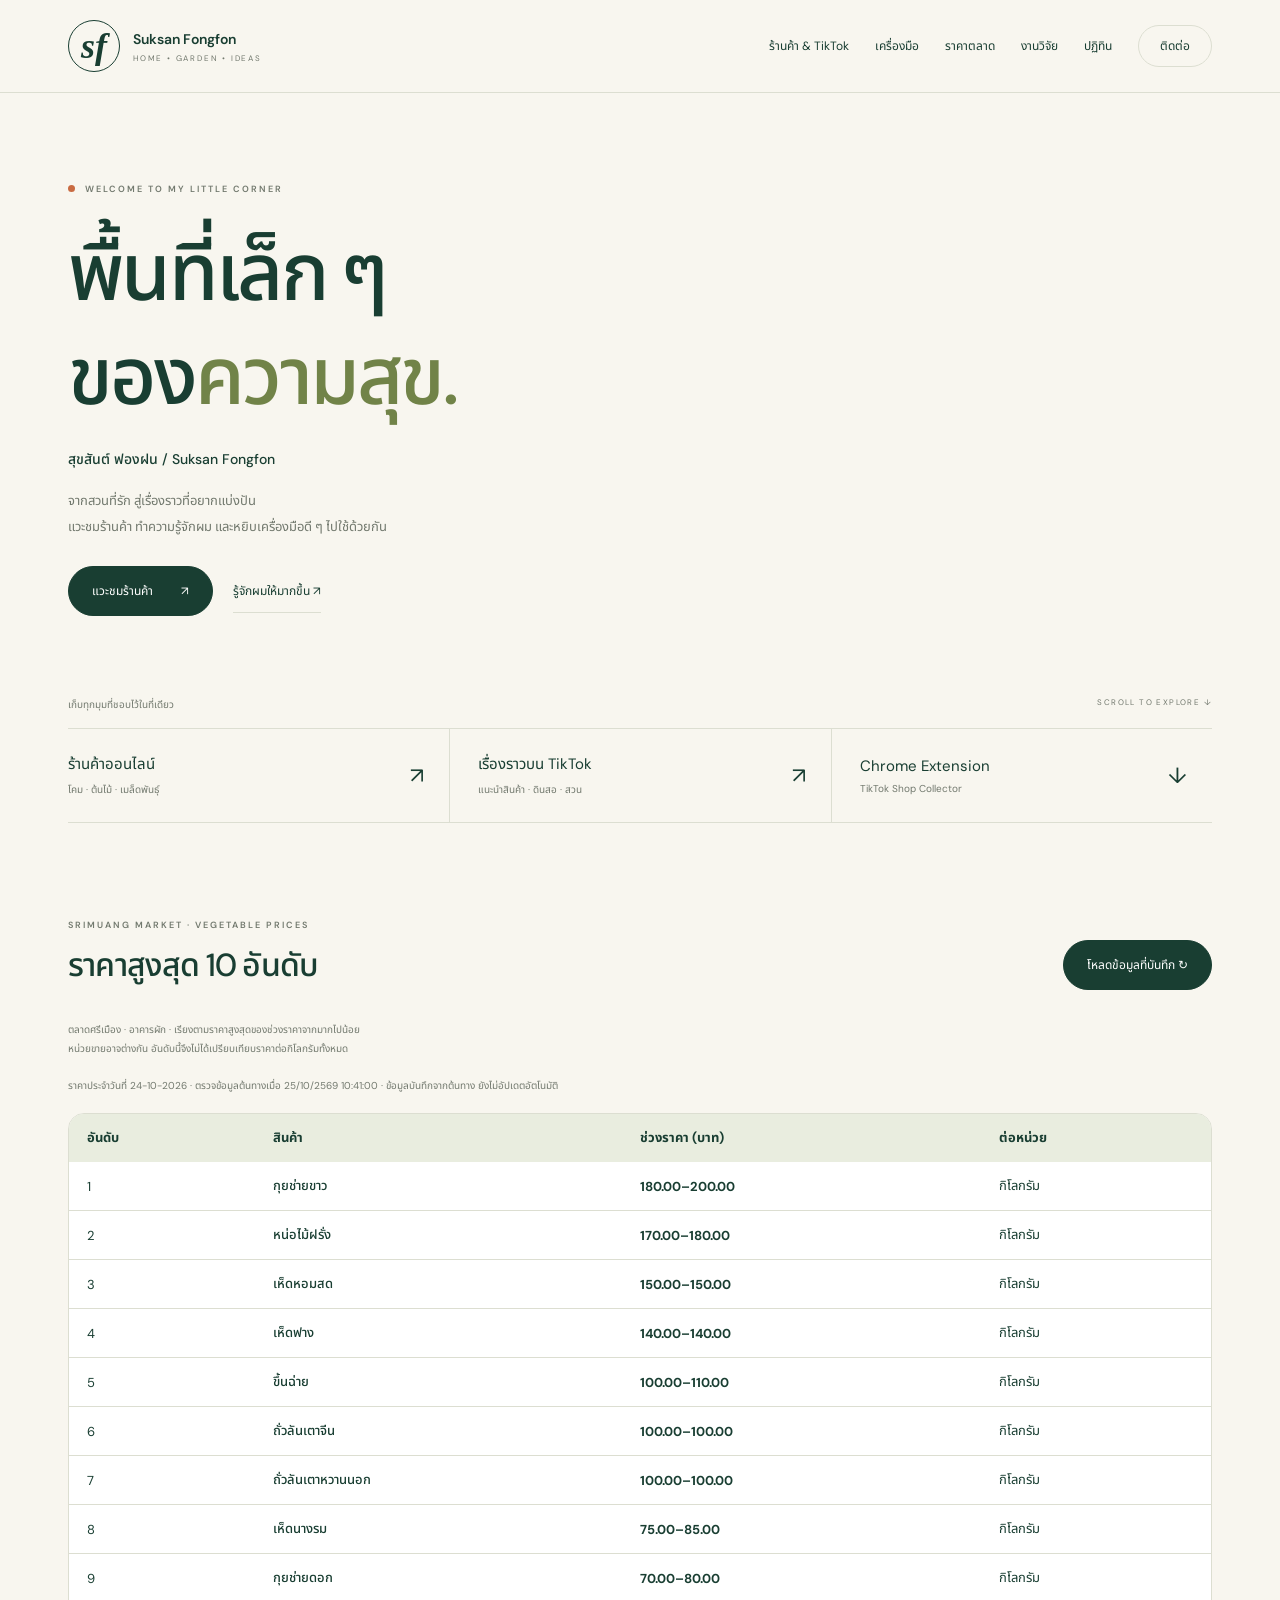
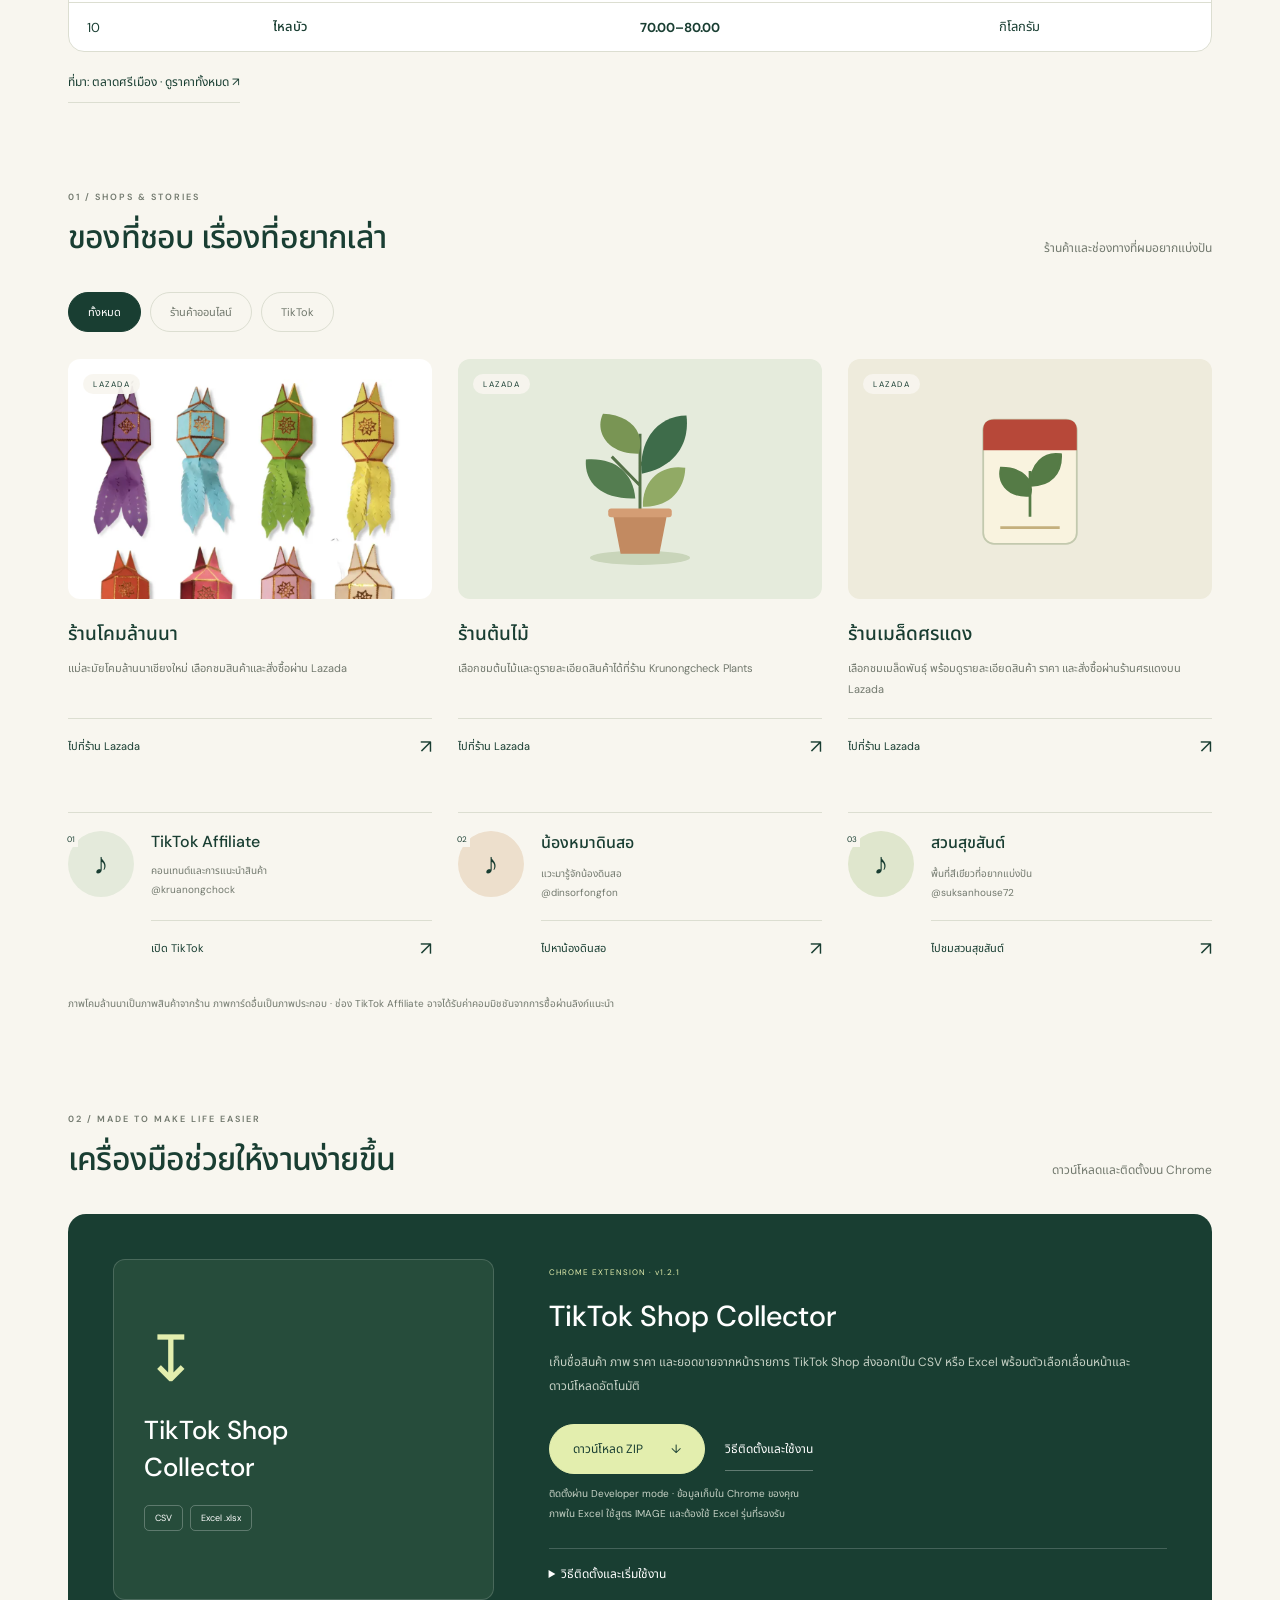
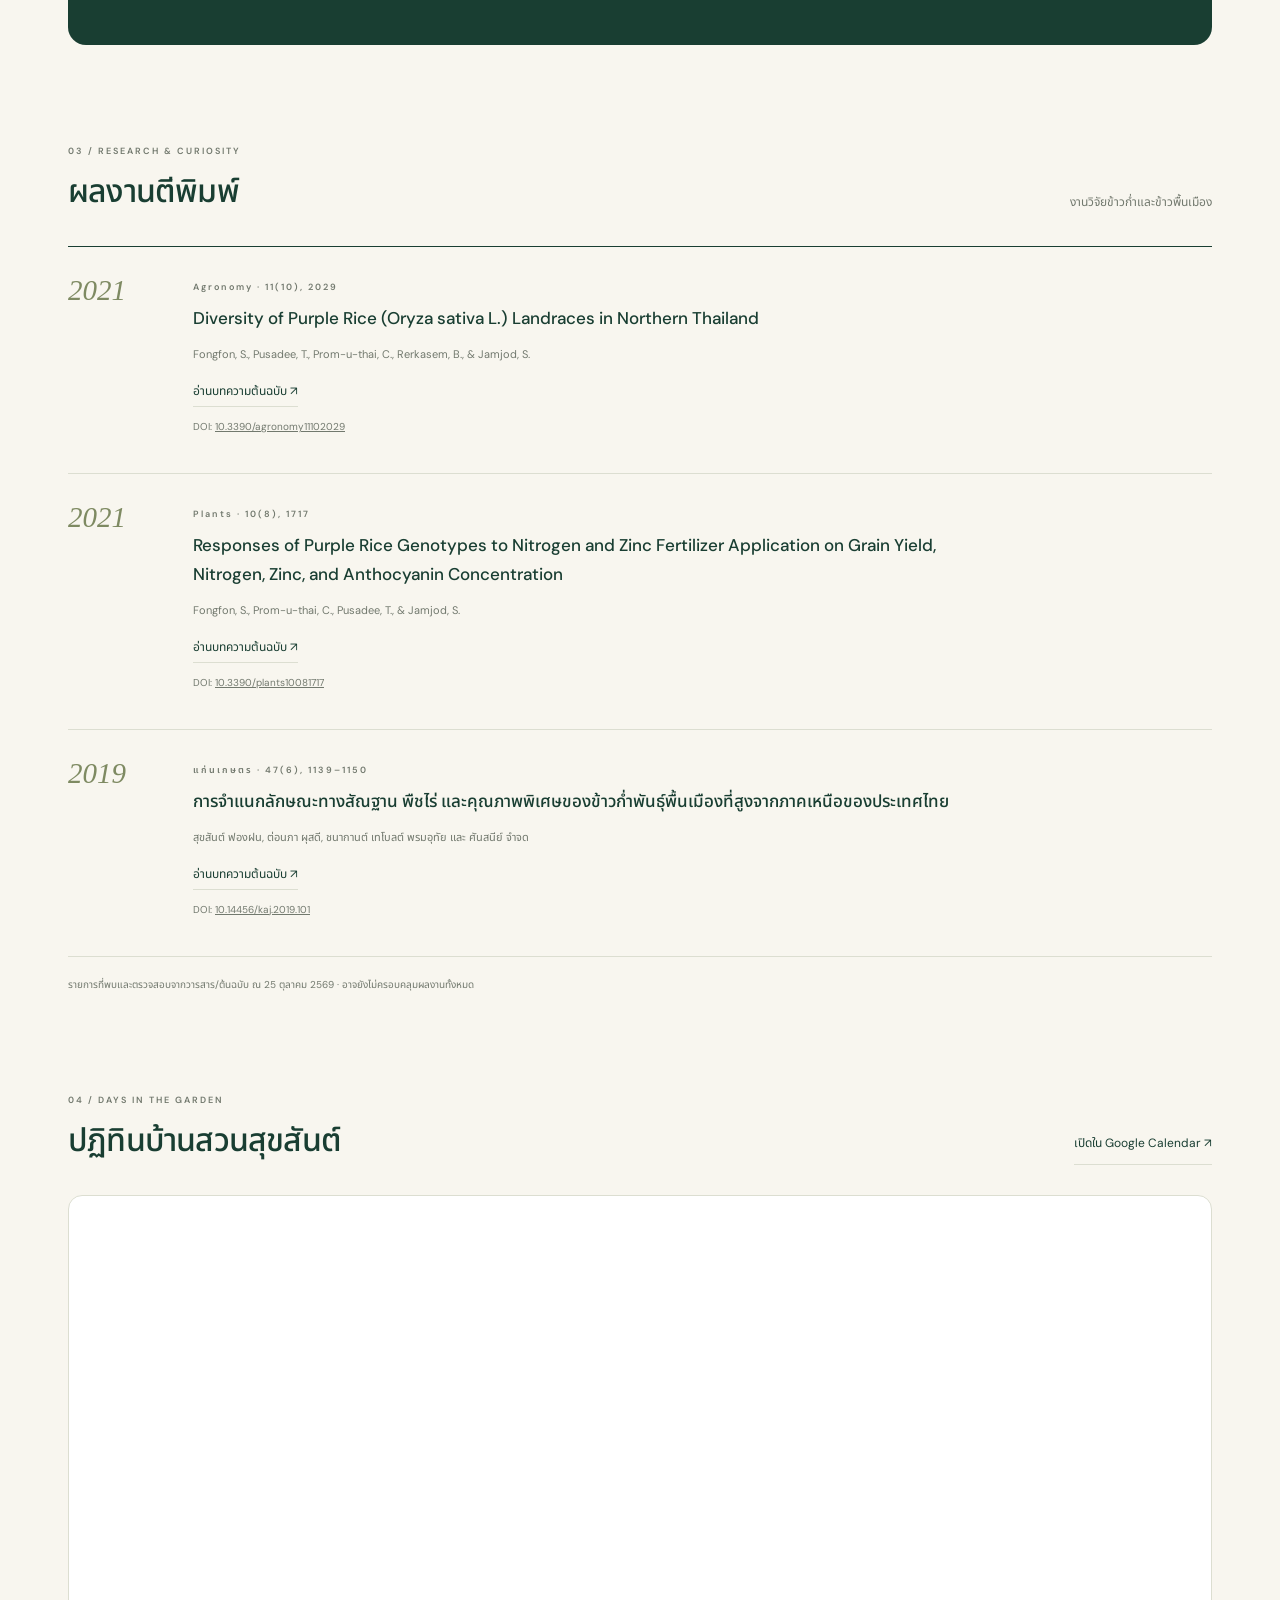
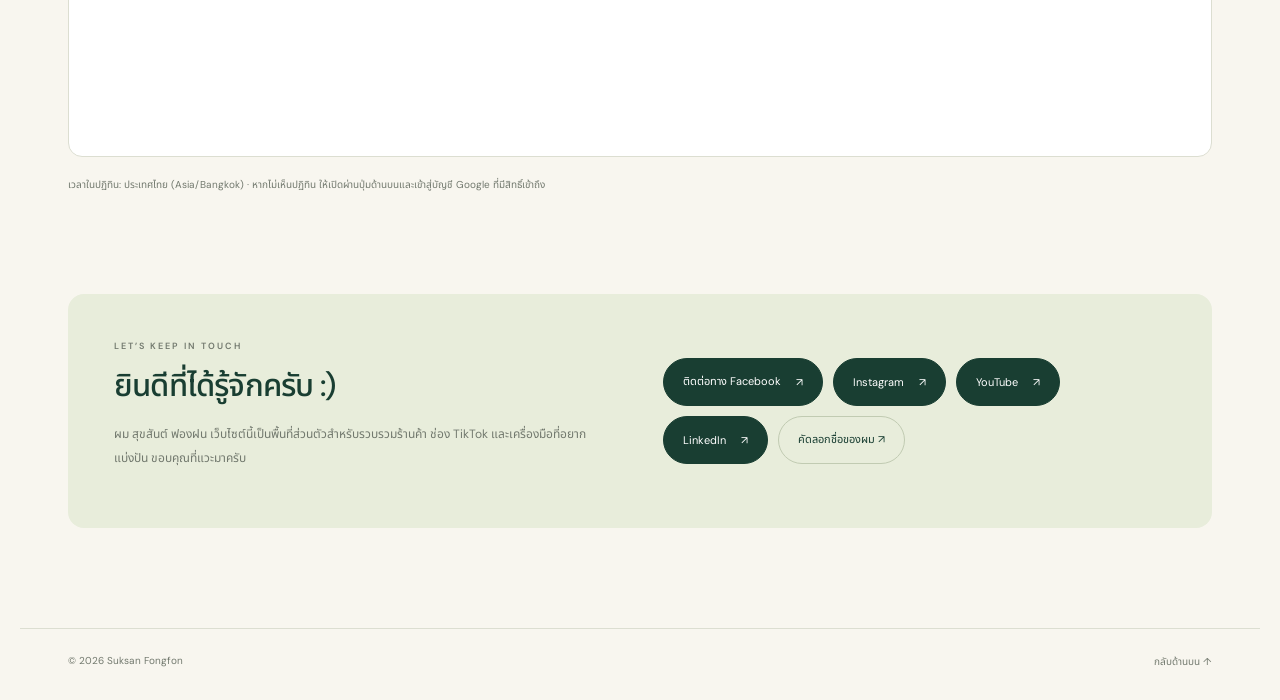
==== index.html @ 0ad971b7 "Clarify saved report freshness while source TLS prevents cloud updates" ====
<!DOCTYPE html>

<html lang="th"><head><meta charset="utf-8"/><meta content="width=device-width,initial-scale=1" name="viewport"/><meta content="พื้นที่เล็ก ๆ ของสุขสันต์ ฟองฝน — ร้านโคมล้านนา ต้นไม้ เมล็ดพันธุ์ เรื่องราวจากสวน งานวิจัย และเครื่องมือที่อยากแบ่งปัน" name="description"/><meta content="#193e32" name="theme-color"/><title>Suksan Fongfon — สุขสันต์ ฟองฝน</title><link href="style.css" rel="stylesheet"/><style>.price-wrap{overflow-x:auto;background:white;border:1px solid var(--line);border-radius:16px;margin:18px 0}.prices{border-collapse:collapse;width:100%;font-size:13px;text-align:left}.prices th,.prices td{padding:14px 18px;border-bottom:1px solid var(--line)}.prices thead{background:#e9eddf}.prices tbody th{font-weight:500}.prices td:nth-child(3){font-weight:700;color:var(--green);font-variant-numeric:tabular-nums}.prices tr:last-child td,.prices tr:last-child th{border-bottom:0}@media(max-width:540px){.prices th,.prices td{padding:12px 8px;font-size:12px}}
</style></head><body><a class="skip" href="#main">ข้ามไปเนื้อหา</a><header><div class="wrap bar"><a class="brand" href="#home"><span class="brand-mark">sf</span><span class="brand-name">Suksan Fongfon<small>HOME • GARDEN • IDEAS</small></span></a><nav aria-label="เมนูหลัก"><a href="#shop">ร้านค้า &amp; TikTok</a><a href="#extensions">เครื่องมือ</a><a href="#market-prices">ราคาตลาด</a><a href="#publications">งานวิจัย</a><a href="#calendar">ปฏิทิน</a><a href="#about">ติดต่อ</a></nav></div></header><main class="wrap" id="main"><div class="hero hero-text" id="home"><div><div class="eyebrow">WELCOME TO MY LITTLE CORNER</div><h1>พื้นที่เล็ก ๆ<br/>ของ<span>ความสุข.</span></h1><p class="thai">สุขสันต์ ฟองฝน / Suksan Fongfon</p><p class="intro">จากสวนที่รัก สู่เรื่องราวที่อยากแบ่งปัน<br/>แวะชมร้านค้า ทำความรู้จักผม และหยิบเครื่องมือดี ๆ ไปใช้ด้วยกัน</p><div class="actions"><a class="btn" href="#shop">แวะชมร้านค้า <span>↗</span></a><a class="text-link" href="#about">รู้จักผมให้มากขึ้น ↗</a></div></div></div><div class="chapter-label"><span>เก็บทุกมุมที่ชอบไว้ในที่เดียว</span><span>SCROLL TO EXPLORE ↓</span></div><div class="quick"><a data-shortcut="shop" href="#shop"><span>ร้านค้าออนไลน์<small>โคม · ต้นไม้ · เมล็ดพันธุ์</small></span><span class="arrow">↗</span></a><a data-shortcut="tiktok" href="#shop"><span>เรื่องราวบน TikTok<small>แนะนำสินค้า · ดินสอ · สวน</small></span><span class="arrow">↗</span></a><a href="#extensions"><span>Chrome Extension<small>TikTok Shop Collector</small></span><span class="arrow">↓</span></a></div><section id="market-prices"><div class="section-head"><div><div class="eyebrow">SRIMUANG MARKET · VEGETABLE PRICES</div><h2>ราคาสูงสุด 10 อันดับ</h2></div><button class="btn copy" id="refresh-prices">โหลดข้อมูลที่บันทึก ↻</button></div><p class="affiliate">ตลาดศรีเมือง · อาคารผัก · เรียงตามราคาสูงสุดของช่วงราคาจากมากไปน้อย<br>หน่วยขายอาจต่างกัน อันดับนี้จึงไม่ได้เปรียบเทียบราคาต่อกิโลกรัมทั้งหมด</p><p class="affiliate" id="price-status" role="status">ข้อมูลวันที่ 24-10-2026 · ข้อมูลจากหน้ารายงาน · กำลังตรวจข้อมูลที่บันทึกล่าสุด…</p><div class="price-wrap"><table class="prices"><caption class="sr-only">10 อันดับราคาผักสูงสุด ตลาดศรีเมือง</caption><thead><tr><th scope="col">อันดับ</th><th scope="col">สินค้า</th><th scope="col">ช่วงราคา (บาท)</th><th scope="col">ต่อหน่วย</th></tr></thead><tbody id="price-rows"><tr><td>1</td><th scope="row">กุยช่ายขาว</th><td>180.00–200.00</td><td>กิโลกรัม</td></tr><tr><td>2</td><th scope="row">หน่อไม้ฝรั่ง</th><td>170.00–180.00</td><td>กิโลกรัม</td></tr><tr><td>3</td><th scope="row">เห็ดหอมสด</th><td>150.00–150.00</td><td>กิโลกรัม</td></tr><tr><td>4</td><th scope="row">เห็ดฟาง</th><td>140.00–140.00</td><td>กิโลกรัม</td></tr><tr><td>5</td><th scope="row">ขึ้นฉ่าย</th><td>100.00–110.00</td><td>กิโลกรัม</td></tr><tr><td>6</td><th scope="row">ถั่วลันเตาจีน</th><td>100.00–100.00</td><td>กิโลกรัม</td></tr><tr><td>7</td><th scope="row">ถั่วลันเตาหวานนอก</th><td>100.00–100.00</td><td>กิโลกรัม</td></tr><tr><td>8</td><th scope="row">เห็ดนางรม</th><td>75.00–85.00</td><td>กิโลกรัม</td></tr><tr><td>9</td><th scope="row">กุยช่ายดอก</th><td>70.00–80.00</td><td>กิโลกรัม</td></tr><tr><td>10</td><th scope="row">ไหลบัว</th><td>70.00–80.00</td><td>กิโลกรัม</td></tr></tbody></table></div><a class="text-link" href="https://www.taladsrimuang.com/site/product/report_all.php?id=1" target="_blank" rel="noopener noreferrer">ที่มา: ตลาดศรีเมือง · ดูราคาทั้งหมด ↗</a><noscript><p>เปิด JavaScript เพื่ออัปเดตราคา ขณะนี้แสดงข้อมูลบันทึกวันที่ 24 ตุลาคม 2569</p></noscript></section><section id="shop"><div class="section-head"><div><div class="eyebrow">01 / SHOPS &amp; STORIES</div><h2>ของที่ชอบ เรื่องที่อยากเล่า</h2></div><p>ร้านค้าและช่องทางที่ผมอยากแบ่งปัน</p></div><div aria-label="กรองช่องทาง" class="filters" role="group"><button aria-pressed="true" class="filter" data-filter="all">ทั้งหมด</button><button aria-pressed="false" class="filter" data-filter="shop">ร้านค้าออนไลน์</button><button aria-pressed="false" class="filter" data-filter="tiktok">TikTok</button></div><div class="grid"><article class="card shop-card" data-category="shop"><div class="visual lantern-products"><span class="pill">LAZADA</span><img alt="โคมล้านนา 8 สี จากร้านแม่ละมัยโคมล้านนาเชียงใหม่" height="460" loading="lazy" src="images/lanna-lanterns.png" width="462"/></div><div class="body"><h3>ร้านโคมล้านนา</h3><p>แม่ละมัยโคมล้านนาเชียงใหม่ เลือกชมสินค้าและสั่งซื้อผ่าน Lazada</p><a class="card-link" href="https://www.lazada.co.th/shop/mae-lamai-chiang-mai" rel="noopener noreferrer" target="_blank">ไปที่ร้าน Lazada<span aria-hidden="true">↗</span><span class="sr-only"> — ร้านโคมล้านนา (เปิดในแท็บใหม่)</span></a></div></article><article class="card shop-card" data-category="shop"><div aria-hidden="true" class="visual"><span class="pill">LAZADA</span><svg aria-hidden="true" height="300" viewbox="0 0 300 340" width="260"><ellipse cx="150" cy="304" fill="#c9d5ba" rx="85" ry="12"></ellipse><path d="M150 234V93m0 88-48-49m48 15 47-48" fill="none" stroke="#547147" stroke-width="5"></path><path d="M148 127C92 128 73 87 87 59c46 2 72 30 61 68" fill="#799554"></path><path d="M153 161c-6-61 31-99 76-99 6 47-19 88-76 99" fill="#3e6c4a"></path><path d="M142 203c-55 2-87-24-84-66 48-4 80 21 84 66" fill="#547d50"></path><path d="M155 217c-2-44 31-73 72-66-1 37-27 68-72 66" fill="#91aa65"></path><path d="M103 225h94l-14 72h-66z" fill="#c28a61"></path><rect fill="#d49d74" height="15" rx="5" width="108" x="96" y="220"></rect></svg></div><div class="body"><h3>ร้านต้นไม้</h3><p>เลือกชมต้นไม้และดูรายละเอียดสินค้าได้ที่ร้าน Krunongcheck Plants</p><a class="card-link" href="https://www.lazada.co.th/shop/krunongcheck-plants" rel="noopener noreferrer" target="_blank">ไปที่ร้าน Lazada<span aria-hidden="true">↗</span><span class="sr-only"> — ร้านต้นไม้ (เปิดในแท็บใหม่)</span></a></div></article><article class="card shop-card" data-category="shop"><div aria-hidden="true" class="visual seeds"><span class="pill">LAZADA</span><svg height="165" viewbox="0 0 200 180" width="165"><rect fill="#f9f3df" height="138" rx="12" stroke="#c3c9ae" stroke-width="2" width="104" x="48" y="24"></rect><path d="M48 36q0-12 12-12h80q12 0 12 12v22H48z" fill="#b74839"></path><path d="M100 132V81m0 27C72 110 65 91 68 78c22 0 36 12 32 30m1-11c0-24 15-37 33-34 1 21-12 34-33 34" fill="#557b46" stroke="#557b46" stroke-width="3"></path><path d="M67 144h66" stroke="#c4af7d" stroke-width="3"></path></svg></div><div class="body"><h3>ร้านเมล็ดศรแดง</h3><p>เลือกชมเมล็ดพันธุ์ พร้อมดูรายละเอียดสินค้า ราคา และสั่งซื้อผ่านร้านศรแดงบน Lazada</p><a class="card-link" href="https://www.lazada.co.th/shop/sorndaengseed" rel="noopener noreferrer" target="_blank">ไปที่ร้าน Lazada<span aria-hidden="true">↗</span><span class="sr-only"> — ร้านเมล็ดศรแดง (เปิดในแท็บใหม่)</span></a></div></article><article class="card story-card" data-category="tiktok"><div aria-hidden="true" class="visual tiktok"><span class="story-number">01</span><span class="story-symbol">♪</span></div><div class="body"><h3>TikTok Affiliate</h3><p>คอนเทนต์และการแนะนำสินค้า<br/>@kruanongchock</p><a class="card-link" href="https://www.tiktok.com/@kruanongchock" rel="noopener noreferrer" target="_blank">เปิด TikTok<span aria-hidden="true">↗</span><span class="sr-only"> — TikTok Affiliate (เปิดในแท็บใหม่)</span></a></div></article><article class="card story-card" data-category="tiktok"><div aria-hidden="true" class="visual warm"><span class="story-number">02</span><span class="story-symbol">♪</span></div><div class="body"><h3>น้องหมาดินสอ</h3><p>แวะมารู้จักน้องดินสอ<br/>@dinsorfongfon</p><a class="card-link" href="https://www.tiktok.com/@dinsorfongfon" rel="noopener noreferrer" target="_blank">ไปหาน้องดินสอ<span aria-hidden="true">↗</span><span class="sr-only"> — น้องหมาดินสอ (เปิดในแท็บใหม่)</span></a></div></article><article class="card story-card" data-category="tiktok"><div aria-hidden="true" class="visual"><span class="story-number">03</span><span class="story-symbol">♪</span></div><div class="body"><h3>สวนสุขสันต์</h3><p>พื้นที่สีเขียวที่อยากแบ่งปัน<br/>@suksanhouse72</p><a class="card-link" href="https://www.tiktok.com/@suksanhouse72" rel="noopener noreferrer" target="_blank">ไปชมสวนสุขสันต์<span aria-hidden="true">↗</span><span class="sr-only"> — สวนสุขสันต์ (เปิดในแท็บใหม่)</span></a></div></article></div><p class="affiliate">ภาพโคมล้านนาเป็นภาพสินค้าจากร้าน ภาพการ์ดอื่นเป็นภาพประกอบ · ช่อง TikTok Affiliate อาจได้รับค่าคอมมิชชันจากการซื้อผ่านลิงก์แนะนำ</p><span class="sr-only" id="filter-status" role="status"></span></section><section id="extensions"><div class="section-head"><div><div class="eyebrow">02 / MADE TO MAKE LIFE EASIER</div><h2>เครื่องมือช่วยให้งานง่ายขึ้น</h2></div><p>ดาวน์โหลดและติดตั้งบน Chrome</p></div><div class="tool"><div aria-hidden="true" class="tool-visual"><div class="tool-icon">↧</div><strong>TikTok Shop<br/>Collector</strong><div class="file-badges"><span>CSV</span><span>Excel .xlsx</span></div></div><div><span class="badge">CHROME EXTENSION · v1.2.1</span><h3>TikTok Shop Collector</h3><p>เก็บชื่อสินค้า ภาพ ราคา และยอดขายจากหน้ารายการ TikTok Shop ส่งออกเป็น CSV หรือ Excel พร้อมตัวเลือกเลื่อนหน้าและดาวน์โหลดอัตโนมัติ</p><div class="actions"><a class="btn" download="" href="downloads/tiktok-shop-collector-v1.2.1.zip">ดาวน์โหลด ZIP <span>↓</span></a><button class="text-link" id="show-install" style="border:0;border-bottom:1px solid #bdc9ae;background:none;color:inherit">วิธีติดตั้งและใช้งาน</button></div><p class="tool-foot">ติดตั้งผ่าน Developer mode · ข้อมูลเก็บใน Chrome ของคุณ<br/>ภาพใน Excel ใช้สูตร IMAGE และต้องใช้ Excel รุ่นที่รองรับ</p><details id="extension-install" style="margin-top:24px"><summary style="cursor:pointer">วิธีติดตั้งและเริ่มใช้งาน</summary><ol style="font-size:14px;line-height:1.9;padding-left:22px"><li>ดาวน์โหลดและแตกไฟล์ ZIP</li><li>เปิด <code>chrome://extensions</code> ใน Chrome แล้วเปิด Developer mode</li><li>กด Load unpacked แล้วเลือกโฟลเดอร์ <code>tiktok-shop-collector</code> ที่มีไฟล์ <code>manifest.json</code></li><li>เปิดหน้ารายการสินค้าบน TikTok Shop แล้วเปิดส่วนขยาย</li><li>เลือกรูปแบบ CSV หรือ Excel แล้วกด “เก็บสินค้าจากแท็บนี้” โดยเปิดแท็บสินค้าไว้ระหว่างเก็บ</li></ol><p style="font-size:12px">การเก็บข้อมูลขึ้นอยู่กับโครงสร้างหน้า TikTok และสินค้าที่โหลดได้ จึงอาจเก็บได้ไม่ครบ ยังไม่ได้ยืนยันการทำงานบนหน้า TikTok Shop จริงตามเอกสารของรุ่นนี้</p></details></div></div></section><section id="publications"><div class="section-head"><div><div class="eyebrow">03 / RESEARCH &amp; CURIOSITY</div><h2>ผลงานตีพิมพ์</h2></div><p>งานวิจัยข้าวก่ำและข้าวพื้นเมือง</p></div><div class="publication-list"><article class="publication"><span class="pub-year">2021</span><div><span class="eyebrow">Agronomy · 11(10), 2029</span><h3>Diversity of Purple Rice (Oryza sativa L.) Landraces in Northern Thailand</h3><p>Fongfon, S., Pusadee, T., Prom-u-thai, C., Rerkasem, B., &amp; Jamjod, S.</p><a class="text-link" href="https://doi.org/10.3390/agronomy11102029" rel="noopener noreferrer" target="_blank">อ่านบทความต้นฉบับ ↗<span class="sr-only"> (เปิดในแท็บใหม่)</span></a><p class="pub-doi">DOI: <a href="https://doi.org/10.3390/agronomy11102029" rel="noopener noreferrer" target="_blank">10.3390/agronomy11102029</a></p></div></article><article class="publication"><span class="pub-year">2021</span><div><span class="eyebrow">Plants · 10(8), 1717</span><h3>Responses of Purple Rice Genotypes to Nitrogen and Zinc Fertilizer Application on Grain Yield, Nitrogen, Zinc, and Anthocyanin Concentration</h3><p>Fongfon, S., Prom-u-thai, C., Pusadee, T., &amp; Jamjod, S.</p><a class="text-link" href="https://pmc.ncbi.nlm.nih.gov/articles/PMC8400487/" rel="noopener noreferrer" target="_blank">อ่านบทความต้นฉบับ ↗<span class="sr-only"> (เปิดในแท็บใหม่)</span></a><p class="pub-doi">DOI: <a href="https://doi.org/10.3390/plants10081717" rel="noopener noreferrer" target="_blank">10.3390/plants10081717</a></p></div></article><article class="publication"><span class="pub-year">2019</span><div><span class="eyebrow">แก่นเกษตร · 47(6), 1139–1150</span><h3>การจำแนกลักษณะทางสัณฐาน พืชไร่ และคุณภาพพิเศษของข้าวก่ำพันธุ์พื้นเมืองที่สูงจากภาคเหนือของประเทศไทย</h3><p>สุขสันต์ ฟองฝน, ต่อนภา ผุสดี, ชนากานต์ เทโบลต์ พรมอุทัย และ ศันสนีย์ จำจด</p><a class="text-link" href="https://li01.tci-thaijo.org/index.php/agkasetkaj/article/download/250033/170915/876105" rel="noopener noreferrer" target="_blank">อ่านบทความต้นฉบับ ↗<span class="sr-only"> (เปิดในแท็บใหม่)</span></a><p class="pub-doi">DOI: <a href="https://doi.org/10.14456/kaj.2019.101" rel="noopener noreferrer" target="_blank">10.14456/kaj.2019.101</a></p></div></article></div><p class="affiliate">รายการที่พบและตรวจสอบจากวารสาร/ต้นฉบับ ณ 25 ตุลาคม 2569 · อาจยังไม่ครอบคลุมผลงานทั้งหมด</p></section><section id="calendar"><div class="section-head"><div><div class="eyebrow">04 / DAYS IN THE GARDEN</div><h2>ปฏิทินบ้านสวนสุขสันต์</h2></div><a class="text-link" href="https://calendar.google.com/calendar/embed?src=9a355e8a24f54a51d1759572230294ccf8d836bc2b99ca1b15ed2314119b9fc1%40group.calendar.google.com&amp;ctz=Asia%2FBangkok" rel="noopener noreferrer" target="_blank">เปิดใน Google Calendar ↗<span class="sr-only"> (เปิดในแท็บใหม่)</span></a></div><div class="calendar-frame"><iframe height="600" loading="lazy" referrerpolicy="strict-origin-when-cross-origin" src="https://calendar.google.com/calendar/embed?src=9a355e8a24f54a51d1759572230294ccf8d836bc2b99ca1b15ed2314119b9fc1%40group.calendar.google.com&amp;ctz=Asia%2FBangkok" style="border:0" title="ปฏิทินบ้านสวนสุขสันต์" width="800"></iframe></div><p class="affiliate">เวลาในปฏิทิน: ประเทศไทย (Asia/Bangkok) · หากไม่เห็นปฏิทิน ให้เปิดผ่านปุ่มด้านบนและเข้าสู่บัญชี Google ที่มีสิทธิ์เข้าถึง</p></section><section class="about" id="about"><div><div class="eyebrow">LET’S KEEP IN TOUCH</div><h2>ยินดีที่ได้รู้จักครับ :)</h2><p>ผม สุขสันต์ ฟองฝน เว็บไซต์นี้เป็นพื้นที่ส่วนตัวสำหรับรวบรวมร้านค้า ช่อง TikTok และเครื่องมือที่อยากแบ่งปัน ขอบคุณที่แวะมาครับ</p><div class="status" id="status" role="status"></div></div><div class="actions"><a class="btn" href="https://www.facebook.com/suksan.fongfon31" rel="noopener noreferrer" target="_blank">ติดต่อทาง Facebook <span aria-hidden="true">↗</span><span class="sr-only"> (เปิดในแท็บใหม่)</span></a><a class="btn" href="https://www.instagram.com/suksanfongfon.31/" rel="noopener noreferrer" target="_blank">Instagram <span aria-hidden="true">↗</span><span class="sr-only"> @suksanfongfon.31 (เปิดในแท็บใหม่)</span></a><a class="btn" href="https://www.youtube.com/@suksanfongfon.31/" rel="noopener noreferrer" target="_blank">YouTube <span aria-hidden="true">↗</span><span class="sr-only"> @suksanfongfon.31 (เปิดในแท็บใหม่)</span></a><a class="btn" href="https://www.linkedin.com/in/suksan-fongfon-03414829a/" rel="noopener noreferrer" target="_blank">LinkedIn <span aria-hidden="true">↗</span><span class="sr-only"> — Suksan Fongfon (เปิดในแท็บใหม่)</span></a><button class="btn copy" id="copy">คัดลอกชื่อของผม ↗</button></div></section></main><footer class="wrap"><span>© <span id="year">2026</span> Suksan Fongfon</span><a href="#home">กลับด้านบน ↑</a></footer><script>
function filterCards(value){document.querySelectorAll('[data-filter]').forEach(b=>b.setAttribute('aria-pressed',String(b.dataset.filter===value)));let n=0;document.querySelectorAll('[data-category]').forEach(c=>{c.hidden=value!=='all'&&c.dataset.category!==value;if(!c.hidden)n++});document.getElementById('filter-status').textContent='แสดง '+n+' ช่องทาง'}
document.querySelectorAll('[data-filter]').forEach(b=>b.addEventListener('click',()=>filterCards(b.dataset.filter)));document.querySelectorAll('[data-shortcut]').forEach(a=>a.addEventListener('click',()=>filterCards(a.dataset.shortcut)));document.getElementById('show-install').addEventListener('click',()=>{const d=document.getElementById('extension-install');d.open=true;d.scrollIntoView({block:'center'});d.querySelector('summary').focus({preventScroll:true})});document.getElementById('year').textContent=new Date().getFullYear();document.getElementById('copy').addEventListener('click',async()=>{const s=document.getElementById('status');try{await navigator.clipboard.writeText('Suksan Fongfon — สุขสันต์ ฟองฝน');s.textContent='คัดลอกชื่อแล้วครับ'}catch{s.textContent='Suksan Fongfon — สุขสันต์ ฟองฝน'}});
</script><script>let priceBusy=false;
async function loadMarketPrices(){if(priceBusy)return;priceBusy=true;const btn=document.getElementById('refresh-prices'),status=document.getElementById('price-status');btn.disabled=true;try{const r=await fetch('data/market-prices.json?v='+Date.now(),{cache:'no-store',signal:AbortSignal.timeout(15000)});if(!r.ok)throw Error('HTTP '+r.status);const data=await r.json();if(data.source!=='https://www.taladsrimuang.com/site/product/report_all.php?id=1'||!Array.isArray(data.items)||!data.items.length)throw Error('Invalid data');const fragment=document.createDocumentFragment();data.items.slice(0,10).forEach((d,i)=>{const tr=document.createElement('tr');const fmt=n=>Number(n).toLocaleString('th-TH',{minimumFractionDigits:2,maximumFractionDigits:2});[i+1,d.name,fmt(d.low)+'–'+fmt(d.high),d.unit].forEach((value,j)=>{const cell=document.createElement(j===1?'th':'td');if(j===1)cell.scope='row';cell.textContent=value;tr.append(cell)});fragment.append(tr)});document.getElementById('price-rows').replaceChildren(fragment);status.dataset.date=data.date;status.textContent='ราคาประจำวันที่ '+data.date.split('-').reverse().join('-')+' · ตรวจข้อมูลต้นทางเมื่อ '+new Date(data.checked_at).toLocaleString('th-TH',{timeZone:'Asia/Bangkok'})+' · ข้อมูลบันทึกจากต้นทาง ยังไม่อัปเดตอัตโนมัติ';}catch(e){status.textContent='โหลดข้อมูลไม่สำเร็จ · แสดงข้อมูลเดิมวันที่ '+(status.dataset.date?status.dataset.date.split('-').reverse().join('-'):'24-10-2026')+' · ตรวจสอบล่าสุดได้จากลิงก์ตลาดศรีเมือง';}finally{priceBusy=false;btn.disabled=false}}
document.getElementById('refresh-prices').addEventListener('click',loadMarketPrices);loadMarketPrices();
</script></body></html>
---- style.css ----
@import url('https://fonts.googleapis.com/css2?family=DM+Sans:wght@400;500;600;700&family=Noto+Sans+Thai:wght@400;500;600;700&display=swap');
:root{--bg:#f8f6ef;--ink:#193e32;--muted:#72796e;--line:#dcded1;--green:#193e32;--lime:#e3eeae;--orange:#c96b42}*{box-sizing:border-box}html{scroll-behavior:smooth;scroll-padding-top:100px}body{margin:0;background:var(--bg);color:var(--ink);font-family:'DM Sans','Noto Sans Thai',sans-serif}a{color:inherit;text-decoration:none}button{font:inherit;cursor:pointer}a:focus-visible,button:focus-visible,summary:focus-visible{outline:3px solid var(--orange);outline-offset:5px}.wrap{max-width:1240px;margin:auto;padding:0 48px}.skip{position:fixed;top:-100px;left:20px;background:white;padding:12px;z-index:20}.skip:focus{top:10px}header{position:sticky;top:0;background:#f8f6eff5;backdrop-filter:blur(14px);z-index:10;border-bottom:1px solid var(--line)}.bar{height:92px;display:flex;justify-content:space-between;align-items:center;gap:24px}.brand{display:flex;gap:13px;align-items:center;font-weight:600;font-size:14px}.brand-mark{font-family:Georgia,serif;font-style:italic;font-size:36px;display:grid;place-items:center;width:52px;height:52px;border:1px solid var(--ink);border-radius:50%}.brand small{display:block;color:var(--muted);font-size:8px;letter-spacing:1.8px;margin-top:5px;font-weight:400}nav{display:flex;gap:26px;font-size:12px;align-items:center}nav a{padding:12px 0}nav a:last-child{border:1px solid var(--line);border-radius:30px;padding:11px 21px}nav a:hover,.text-link:hover{color:var(--orange)}.hero{display:grid;grid-template-columns:1.15fr 1fr;gap:52px;align-items:center;padding:64px 0 48px}.eyebrow{font-size:9px;letter-spacing:2px;font-weight:600;color:var(--muted)}.hero .eyebrow:before{content:'';display:inline-block;width:7px;height:7px;background:var(--orange);border-radius:50%;margin-right:10px}h1{font-size:clamp(44px,5vw,66px);line-height:1.3;letter-spacing:-2.7px;font-weight:500;margin:26px 0 20px}h1 span{color:#718348}.thai{font-size:14px;font-weight:500;margin:0 0 18px}.intro{font-size:13px;line-height:2;color:var(--muted);max-width:460px}.actions{display:flex;gap:20px;align-items:center;flex-wrap:wrap;margin-top:26px}.btn{display:inline-flex;align-items:center;justify-content:space-between;gap:28px;background:var(--green);color:white;border:1px solid var(--green);padding:15px 23px;border-radius:40px;font-size:12px;min-height:48px}.btn:hover{background:#315845}.text-link{font-size:12px;border-bottom:1px solid var(--line);padding:12px 0;background:none;color:var(--ink)}.profile-art{position:relative;isolation:isolate;aspect-ratio:1/1.05;display:flex;align-items:end;justify-content:center;background:#e8eddb;border-radius:48% 48% 8px 8px;overflow:hidden}.profile-art:before{content:'';position:absolute;z-index:-1;width:75%;aspect-ratio:1;border:1px solid #c5ceaf;border-radius:50%;top:14%;left:13%}.profile-art img{display:block;width:100%;height:94%;object-fit:contain;object-position:bottom}.portrait-note{position:absolute;left:23px;top:31px;font-size:8px;letter-spacing:1.5px;line-height:1.8;transform:rotate(-8deg)}.portrait-note b{font-family:Georgia,serif;font-size:14px;font-style:italic;font-weight:400;letter-spacing:0}.portrait-tag{position:absolute;bottom:21px;right:18px;background:var(--lime);border:1px solid #b5c78b;border-radius:30px;padding:10px 15px;font-size:10px;transform:rotate(-6deg)}.chapter-label{display:flex;justify-content:space-between;border-bottom:1px solid var(--line);padding:9px 0 15px;font-size:10px;color:var(--muted)}.chapter-label span:last-child{font-size:8px;letter-spacing:1.4px}.quick{display:grid;grid-template-columns:repeat(3,1fr);margin:0 0 96px}.quick a{display:flex;justify-content:space-between;align-items:center;padding:24px 25px 24px 0;font-size:15px;border-bottom:1px solid var(--line)}.quick a+a{padding-left:28px;border-left:1px solid var(--line)}.quick small{display:block;font-size:10px;color:var(--muted);margin-top:6px}.quick .arrow{font-size:22px}.quick a:hover{background:#eef0e3}section{margin-bottom:100px}.section-head{display:flex;align-items:end;justify-content:space-between;gap:24px;margin-bottom:30px}h2{font-size:32px;font-weight:500;letter-spacing:-.8px;margin:11px 0 0}.section-head p{font-size:12px;color:var(--muted);margin:0 0 5px}.filters{display:flex;gap:9px;margin-bottom:27px}.filter{font-size:11px;padding:10px 19px;min-height:40px;border:1px solid var(--line);border-radius:30px;background:transparent;color:var(--muted)}.filter[aria-pressed=true]{background:var(--ink);color:white;border-color:var(--ink)}.grid{display:grid;grid-template-columns:repeat(3,minmax(0,1fr));gap:26px}.card{display:flex;flex-direction:column;min-width:0}.card[hidden]{display:none}.visual{height:240px;border-radius:12px;overflow:hidden;position:relative;background:#e5ebdc;display:grid;place-items:center;transition:transform .25s}.card:hover .visual{transform:translateY(-4px)}.visual svg{width:180px;height:200px}.visual.lantern-products{background:#fff}.lantern-products img{width:100%;height:100%;object-fit:contain;padding:16px}.visual.seeds{background:#eeebdc}.pill{position:absolute;top:15px;left:15px;z-index:1;background:#f8f6efeb;padding:5px 10px;border-radius:20px;font-size:8px;letter-spacing:1.5px}.body{padding:21px 0 0;display:flex;flex-direction:column;flex:1}.body h3{font-size:19px;font-weight:500;margin:0 0 9px}.body p{font-size:11px;line-height:1.9;color:var(--muted);margin:0 0 18px}.card-link{font-size:11px;display:flex;align-items:center;justify-content:space-between;border-top:1px solid var(--line);padding:15px 0;min-height:44px;margin-top:auto}.card-link span[aria-hidden]{font-size:19px}.story-card{border-top:1px solid var(--line);padding-top:18px;display:grid;grid-template-columns:66px 1fr;gap:17px;margin-top:12px}.story-card .visual{height:66px;border-radius:50%;background:#e4eadb;overflow:visible}.story-card:nth-last-child(2) .visual{background:#eddfcc}.story-card:last-child .visual{background:#dfe6cd}.story-card .body{padding:0}.story-card .body h3{font-size:16px}.story-card .body p{font-size:10px}.story-number{position:absolute;left:-4px;top:0;font-size:8px;background:var(--bg);padding:3px}.story-symbol{font-size:30px}.affiliate{font-size:10px;color:var(--muted);line-height:1.9;margin-top:18px}.tool{display:grid;grid-template-columns:.8fr 1.3fr;gap:55px;padding:45px;background:var(--ink);color:white;border-radius:18px}.tool-visual{display:flex;flex-direction:column;justify-content:center;padding:30px;border:1px solid #ffffff29;border-radius:12px;position:relative;min-height:270px;background:#264c3b}.tool-icon{font-size:64px;color:var(--lime);line-height:1;margin-bottom:20px}.tool-visual strong{font-size:26px;font-weight:500;line-height:1.4}.file-badges{display:flex;gap:7px;margin-top:20px}.file-badges span{font-size:9px;border:1px solid #ffffff42;padding:6px 10px;border-radius:5px}.badge{font-size:8px;letter-spacing:1px;color:var(--lime)}.tool h3{font-size:29px;line-height:1.3;font-weight:500;margin:18px 0 15px}.tool p{font-size:12px;color:#c6d1c5;line-height:2}.tool .btn{background:var(--lime);color:var(--ink);border-color:var(--lime)}.tool .text-link{color:white!important;border-color:#ffffff50!important}.tool-foot{font-size:10px!important}details{border-top:1px solid #ffffff30;padding-top:16px}summary{font-size:12px;cursor:pointer;min-height:35px}details ol{font-size:12px;line-height:2;padding-left:20px}code{overflow-wrap:anywhere}.publication-list{border-top:1px solid var(--ink)}.publication{display:grid;grid-template-columns:100px 1fr;gap:25px;padding:27px 0;border-bottom:1px solid var(--line)}.pub-year{font-size:29px;font-family:Georgia,serif;font-style:italic;color:#7e8a62}.publication h3{font-size:17px;line-height:1.7;max-width:800px;font-weight:500;margin:9px 0}.publication p{font-size:11px;color:var(--muted);line-height:1.9}.publication .text-link{display:inline-block;padding:6px 0}.pub-doi{overflow-wrap:anywhere;font-size:10px!important}.pub-doi a{text-decoration:underline}.calendar-frame{padding:15px;background:white;border:1px solid var(--line);border-radius:14px;overflow:hidden}.calendar-frame iframe{width:100%;height:530px;display:block}.about{padding:46px;background:#e8eddb;border-radius:16px;display:grid;grid-template-columns:1fr 1fr;gap:45px}.about h2{font-size:31px}.about p{font-size:12px;line-height:2;color:var(--muted);max-width:480px}.about .actions{gap:10px;align-content:center;margin-top:0}.about .btn{font-size:11px;gap:15px;padding:12px 19px}.about .btn.copy{background:transparent;color:var(--ink);border-color:#c1cbb2}.status{font-size:11px}footer{padding-top:25px!important;padding-bottom:30px!important;border-top:1px solid var(--line);display:flex;justify-content:space-between;color:var(--muted);font-size:10px}.sr-only{position:absolute;width:1px;height:1px;padding:0;overflow:hidden;clip:rect(0,0,0,0);white-space:nowrap}
@media(min-width:1400px){.hero{padding-top:80px;padding-bottom:65px}}@media(max-width:1000px){.wrap{padding:0 30px}nav{gap:17px;font-size:11px}.hero{gap:25px}h1{font-size:49px}.grid{gap:20px}.visual{height:215px}.tool{gap:30px;padding:30px}.about{gap:25px;padding:30px}}
@media(max-width:720px){.wrap{padding:0 21px}.bar{height:78px}.brand-name{display:none}.brand-mark{width:42px;height:42px;font-size:30px}nav{gap:12px;font-size:10px}nav a:last-child{padding:8px 12px}.hero{grid-template-columns:1fr;gap:26px;padding:38px 0 30px}.hero>div:first-child{order:1}.profile-art{width:240px;justify-self:center;aspect-ratio:1/1;max-height:240px}.portrait-note{font-size:6px;top:20px;left:17px}.portrait-note b{font-size:10px}.portrait-tag{font-size:8px;padding:7px 10px;bottom:13px;right:9px}h1{font-size:47px;margin:18px 0 15px;letter-spacing:-2px}.thai{font-size:12px}.intro{font-size:12px}.hero .actions{margin-top:21px}.chapter-label{margin-top:10px}.chapter-label span:last-child{font-size:7px}.quick{margin-bottom:62px}.quick a{padding:17px 9px 17px 0;font-size:11px}.quick a+a{padding-left:12px}.quick small{font-size:8px;line-height:1.7}.quick .arrow{display:none}section{margin-bottom:64px}.section-head{align-items:start;flex-direction:column;gap:12px;margin-bottom:24px}h2{font-size:26px}.grid{grid-template-columns:1fr 1fr;gap:23px 17px}.shop-card:first-child{grid-column:span 2}.shop-card:first-child .visual{height:275px}.visual{height:175px}.visual svg{width:145px;height:160px}.body h3{font-size:17px}.body p{font-size:10px}.story-card{grid-column:span 2;grid-template-columns:64px 1fr;gap:18px;margin-top:0}.story-card .body p{margin-bottom:8px}.story-card .card-link{padding:9px 0}.tool{grid-template-columns:1fr;padding:24px;gap:26px}.tool-visual{min-height:200px;padding:25px}.tool-icon{font-size:42px;margin-bottom:14px}.tool-visual strong{font-size:24px}.tool h3{font-size:25px}.publication{grid-template-columns:55px 1fr;gap:14px;padding:23px 0}.pub-year{font-size:23px}.publication h3{font-size:14px}.publication .eyebrow{font-size:8px}.calendar-frame{padding:4px}.calendar-frame iframe{height:490px}.about{grid-template-columns:1fr;padding:25px;gap:18px}.about h2{font-size:27px}.about .actions{margin-top:0}.btn{font-size:11px;padding:13px 20px}.eyebrow{font-size:8px}.filters{gap:7px}.filter{font-size:10px;padding:9px 15px}}
@media(max-width:370px){nav{gap:8px;font-size:9px}nav a:last-child{padding:7px 9px}.wrap{padding:0 16px}h1{font-size:42px}.hero .actions{gap:14px}.chapter-label span:last-child{display:none}}
@media(prefers-reduced-motion:reduce){html{scroll-behavior:auto}.visual{transition:none}}

.hero.hero-text{display:block;padding:90px 0 72px}.hero-text>div{max-width:850px}.hero-text h1{font-size:clamp(48px,6.5vw,80px)}.hero-text .intro{max-width:600px}@media(max-width:720px){.hero.hero-text{padding:48px 0 38px}.hero-text h1{font-size:47px}}
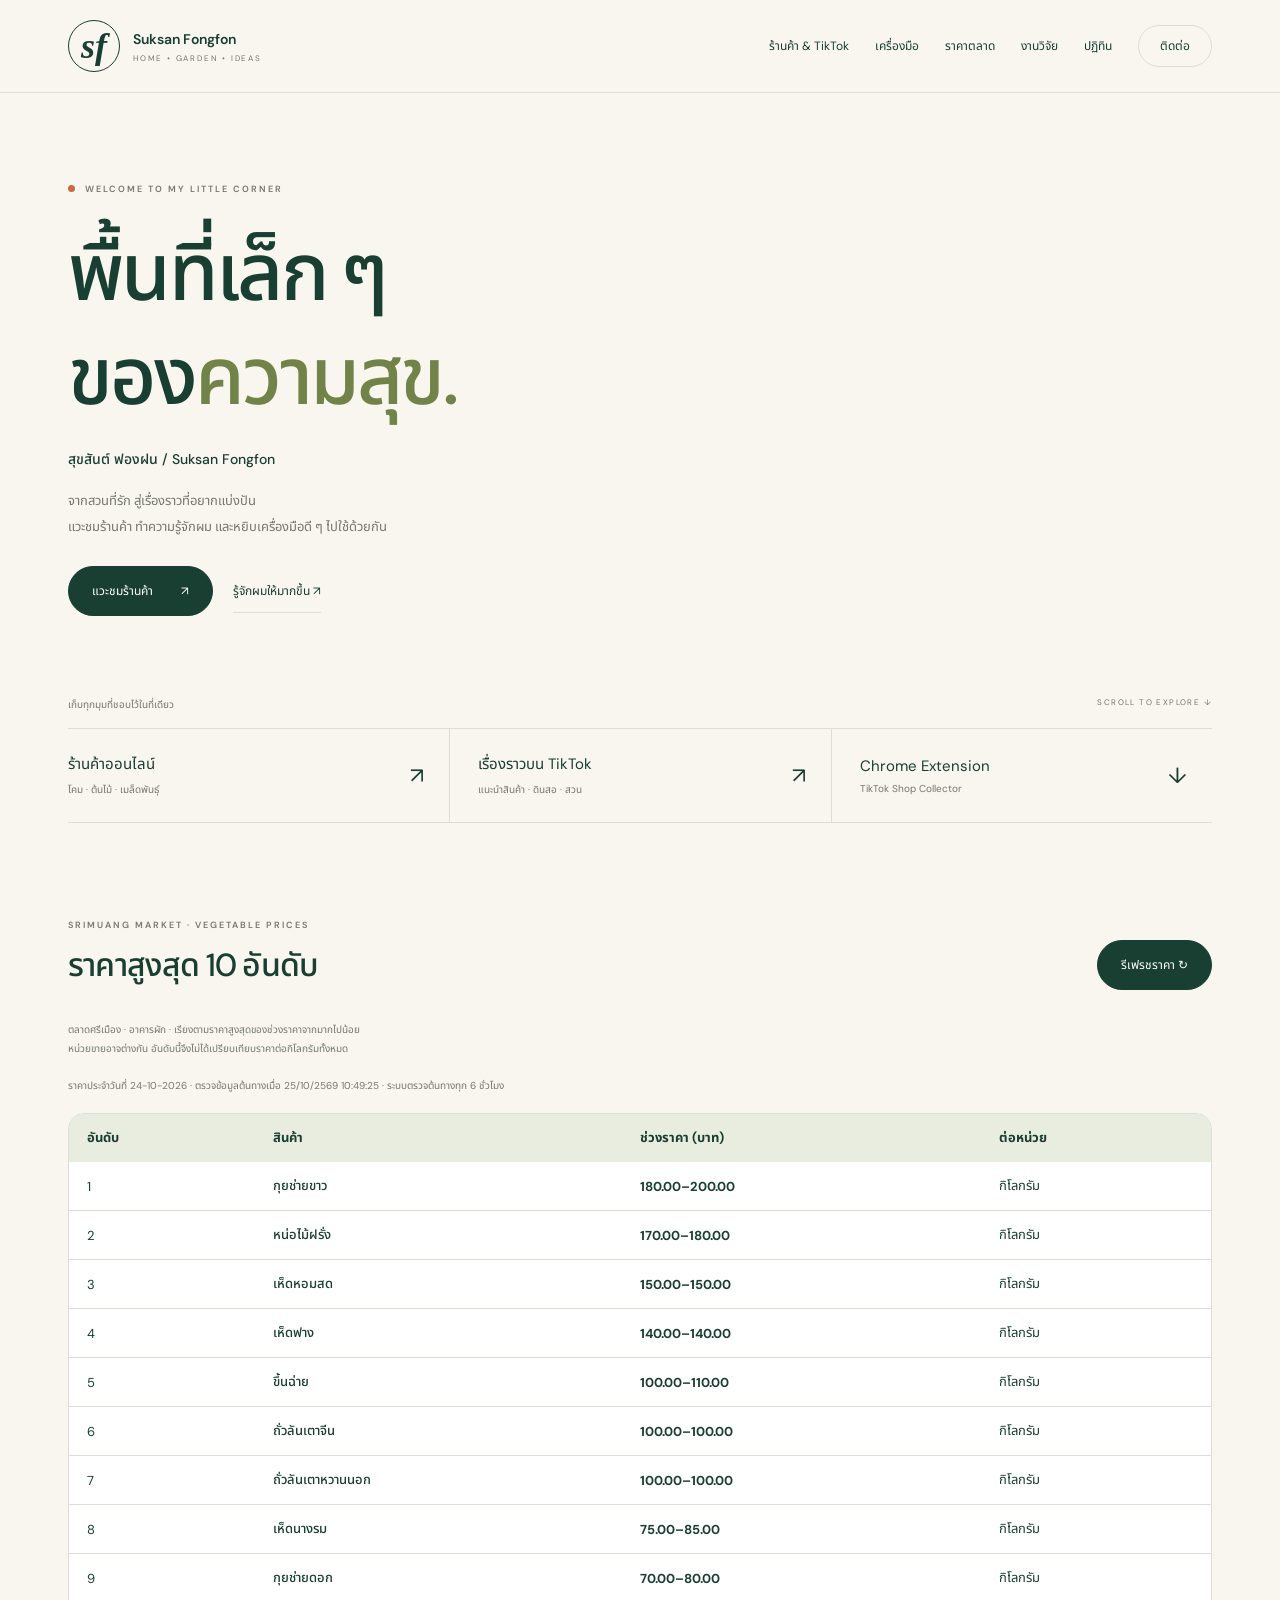
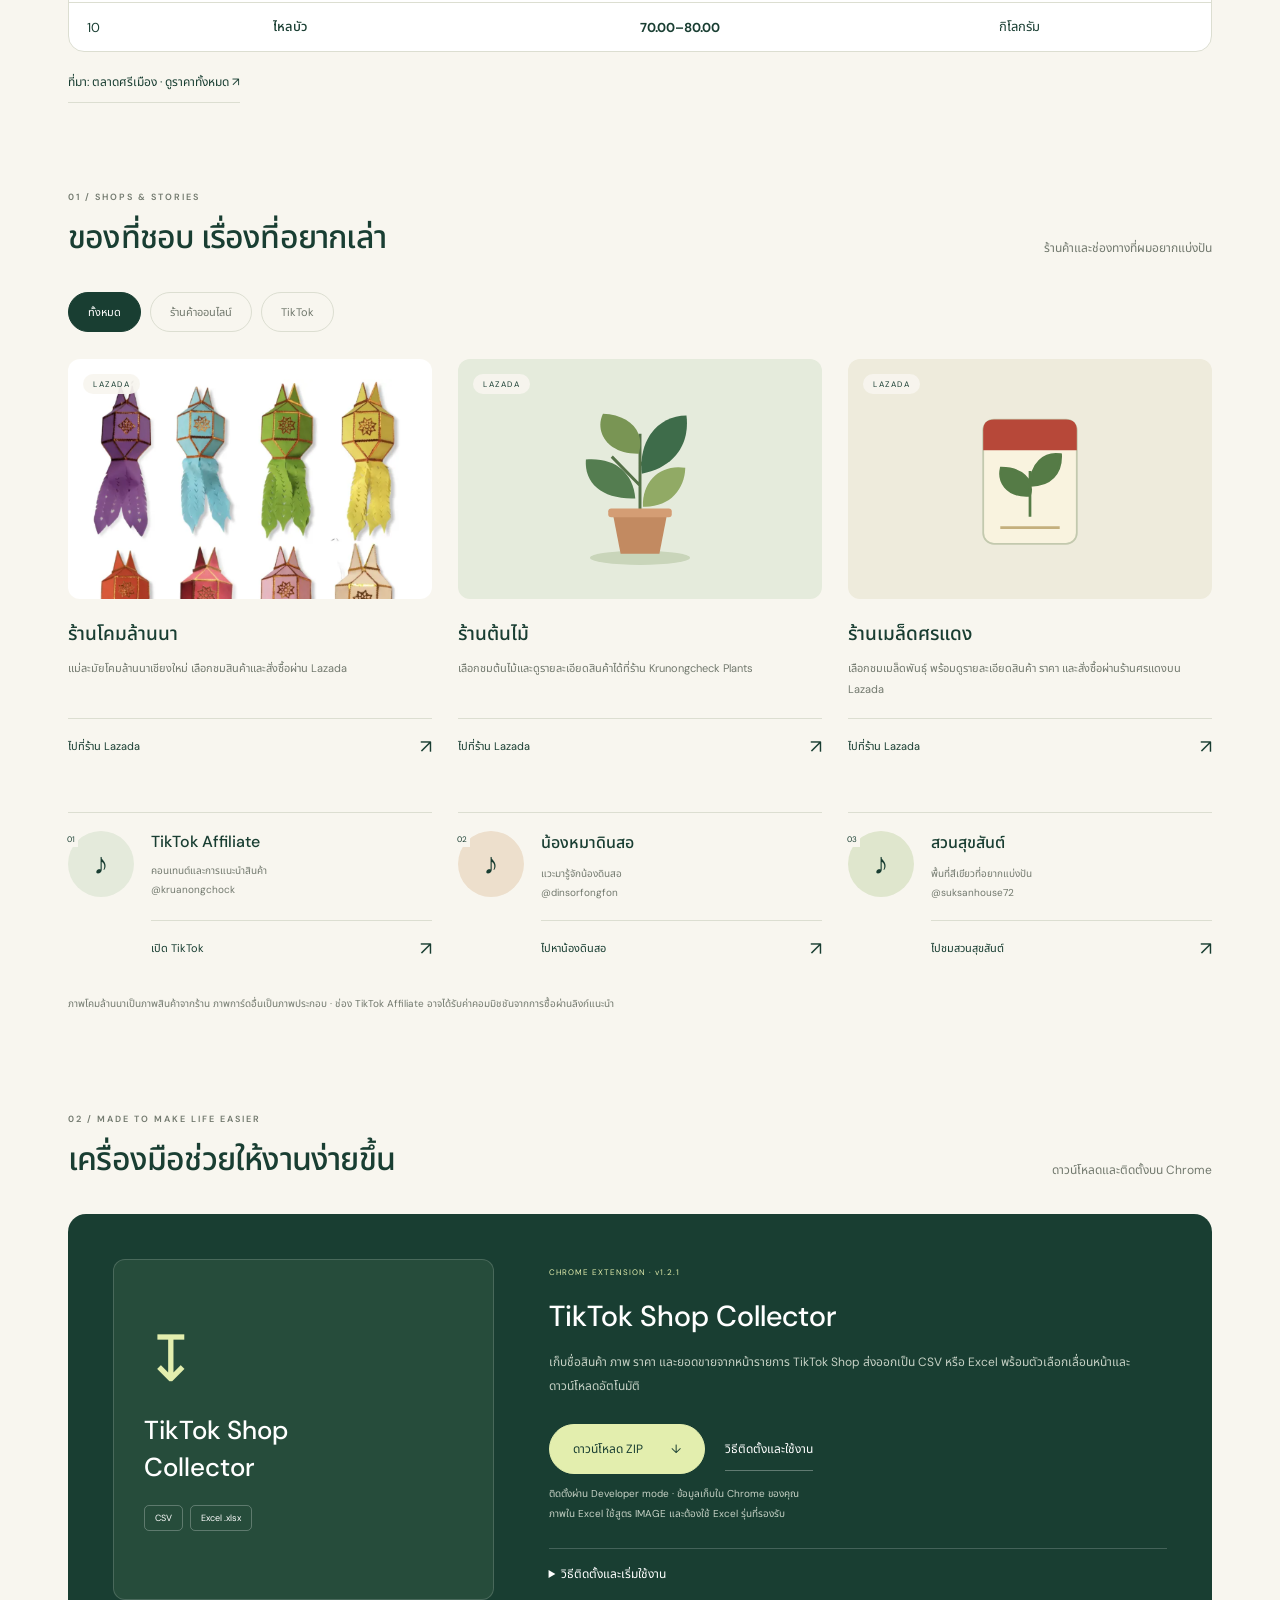
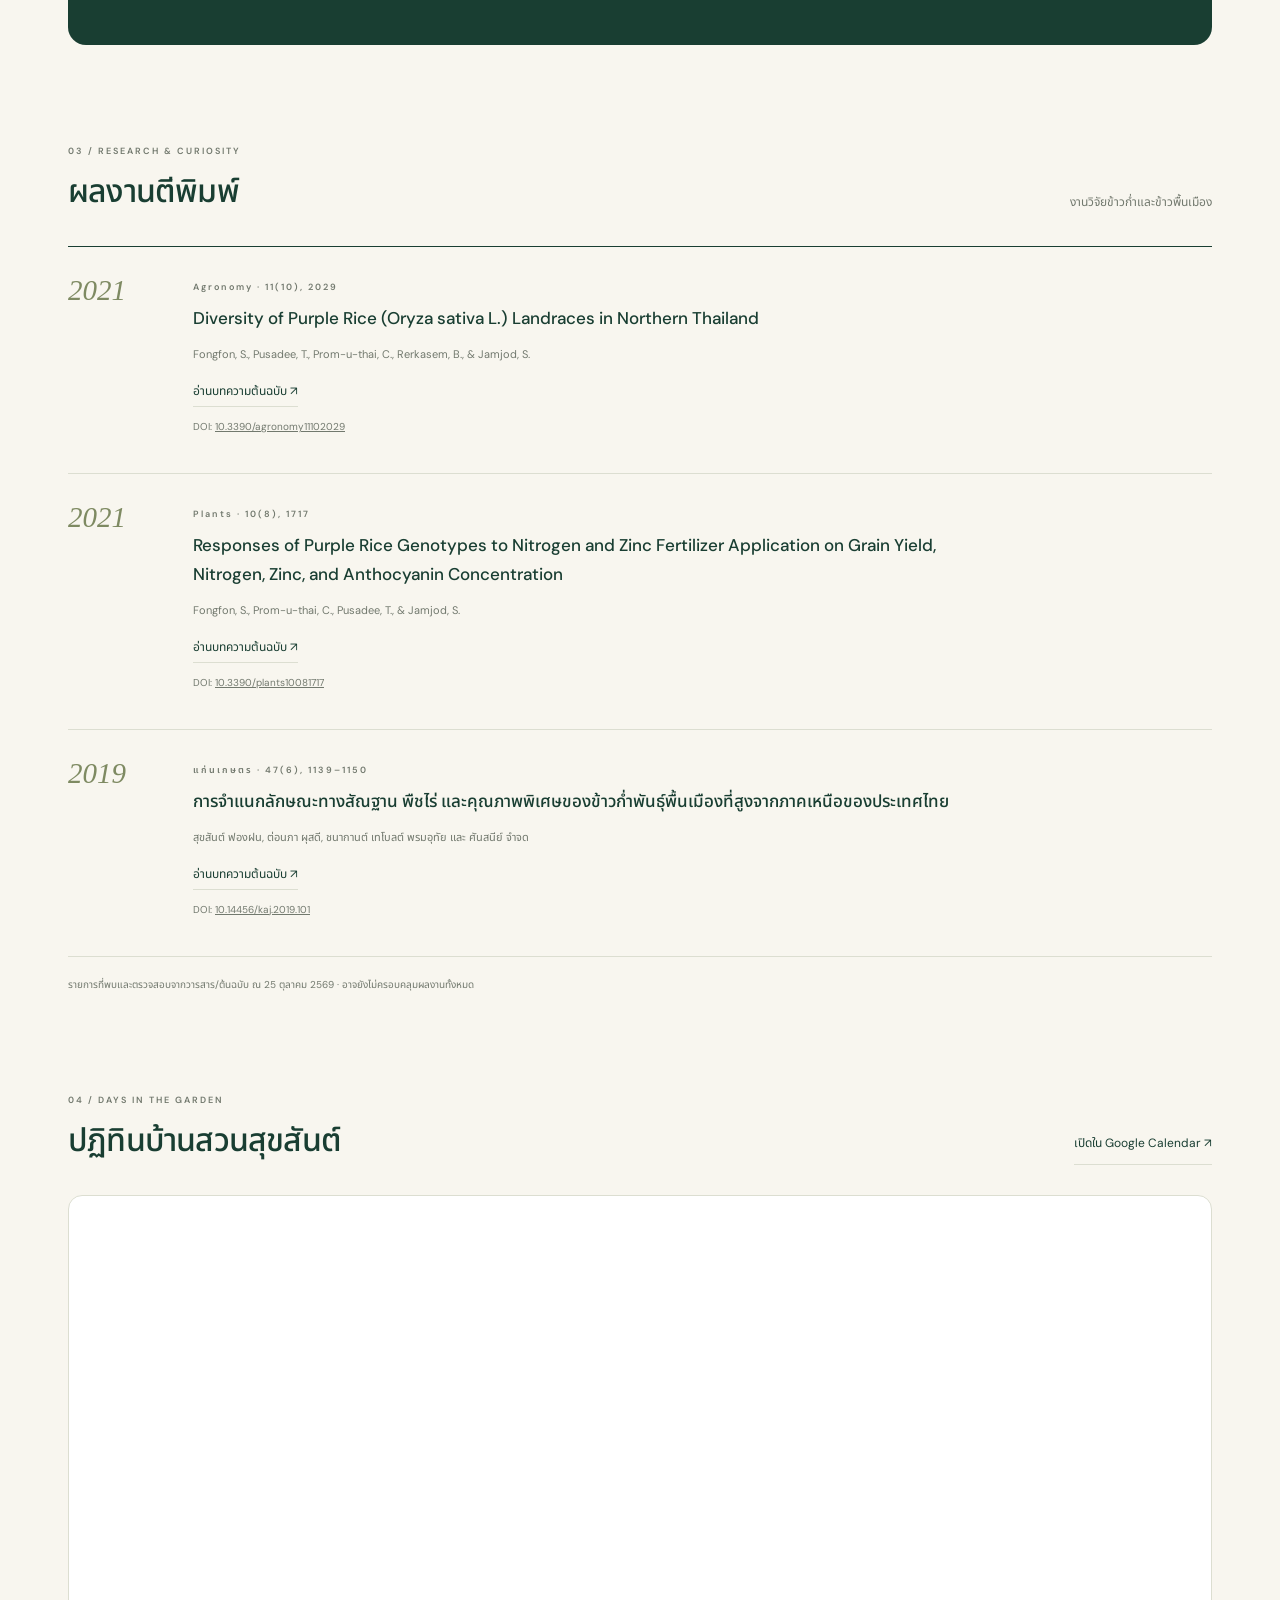
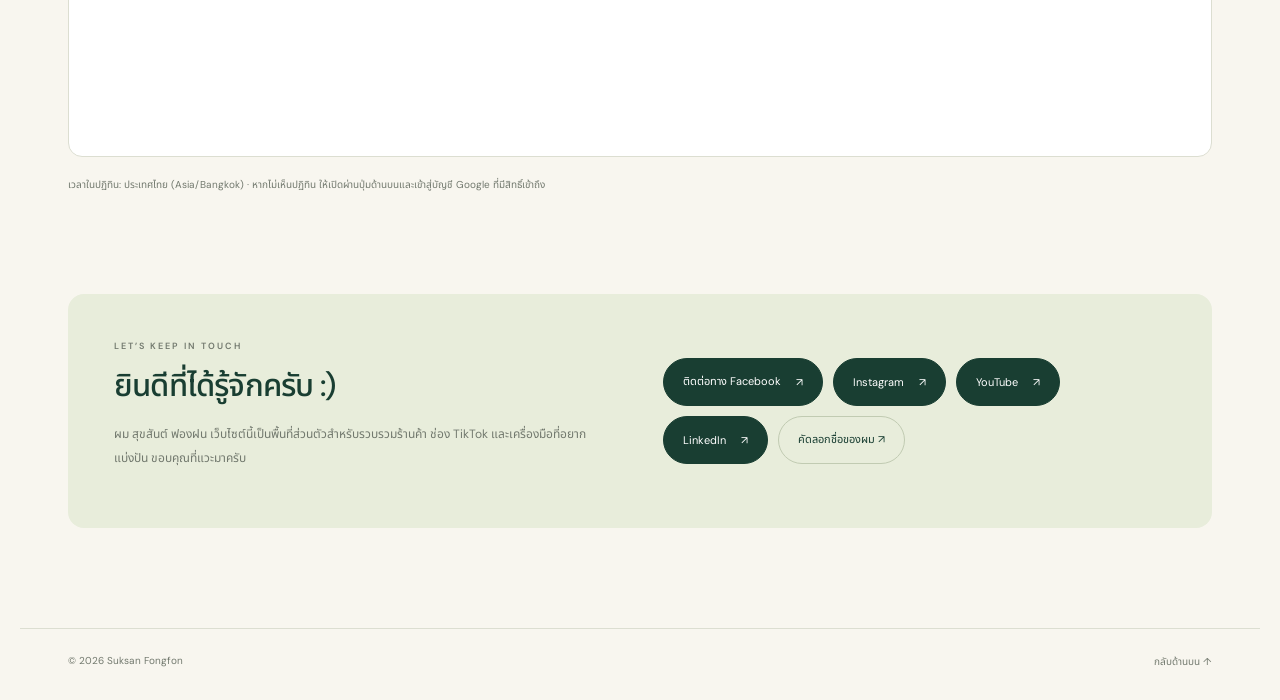
==== commit dea4765e: "Complete source TLS chain and enable automatic price updates" ====
--- a/index.html
+++ b/index.html
@@ -1,10 +1,10 @@
 <!DOCTYPE html>
 
 <html lang="th"><head><meta charset="utf-8"/><meta content="width=device-width,initial-scale=1" name="viewport"/><meta content="พื้นที่เล็ก ๆ ของสุขสันต์ ฟองฝน — ร้านโคมล้านนา ต้นไม้ เมล็ดพันธุ์ เรื่องราวจากสวน งานวิจัย และเครื่องมือที่อยากแบ่งปัน" name="description"/><meta content="#193e32" name="theme-color"/><title>Suksan Fongfon — สุขสันต์ ฟองฝน</title><link href="style.css" rel="stylesheet"/><style>.price-wrap{overflow-x:auto;background:white;border:1px solid var(--line);border-radius:16px;margin:18px 0}.prices{border-collapse:collapse;width:100%;font-size:13px;text-align:left}.prices th,.prices td{padding:14px 18px;border-bottom:1px solid var(--line)}.prices thead{background:#e9eddf}.prices tbody th{font-weight:500}.prices td:nth-child(3){font-weight:700;color:var(--green);font-variant-numeric:tabular-nums}.prices tr:last-child td,.prices tr:last-child th{border-bottom:0}@media(max-width:540px){.prices th,.prices td{padding:12px 8px;font-size:12px}}
-</style></head><body><a class="skip" href="#main">ข้ามไปเนื้อหา</a><header><div class="wrap bar"><a class="brand" href="#home"><span class="brand-mark">sf</span><span class="brand-name">Suksan Fongfon<small>HOME • GARDEN • IDEAS</small></span></a><nav aria-label="เมนูหลัก"><a href="#shop">ร้านค้า &amp; TikTok</a><a href="#extensions">เครื่องมือ</a><a href="#market-prices">ราคาตลาด</a><a href="#publications">งานวิจัย</a><a href="#calendar">ปฏิทิน</a><a href="#about">ติดต่อ</a></nav></div></header><main class="wrap" id="main"><div class="hero hero-text" id="home"><div><div class="eyebrow">WELCOME TO MY LITTLE CORNER</div><h1>พื้นที่เล็ก ๆ<br/>ของ<span>ความสุข.</span></h1><p class="thai">สุขสันต์ ฟองฝน / Suksan Fongfon</p><p class="intro">จากสวนที่รัก สู่เรื่องราวที่อยากแบ่งปัน<br/>แวะชมร้านค้า ทำความรู้จักผม และหยิบเครื่องมือดี ๆ ไปใช้ด้วยกัน</p><div class="actions"><a class="btn" href="#shop">แวะชมร้านค้า <span>↗</span></a><a class="text-link" href="#about">รู้จักผมให้มากขึ้น ↗</a></div></div></div><div class="chapter-label"><span>เก็บทุกมุมที่ชอบไว้ในที่เดียว</span><span>SCROLL TO EXPLORE ↓</span></div><div class="quick"><a data-shortcut="shop" href="#shop"><span>ร้านค้าออนไลน์<small>โคม · ต้นไม้ · เมล็ดพันธุ์</small></span><span class="arrow">↗</span></a><a data-shortcut="tiktok" href="#shop"><span>เรื่องราวบน TikTok<small>แนะนำสินค้า · ดินสอ · สวน</small></span><span class="arrow">↗</span></a><a href="#extensions"><span>Chrome Extension<small>TikTok Shop Collector</small></span><span class="arrow">↓</span></a></div><section id="market-prices"><div class="section-head"><div><div class="eyebrow">SRIMUANG MARKET · VEGETABLE PRICES</div><h2>ราคาสูงสุด 10 อันดับ</h2></div><button class="btn copy" id="refresh-prices">โหลดข้อมูลที่บันทึก ↻</button></div><p class="affiliate">ตลาดศรีเมือง · อาคารผัก · เรียงตามราคาสูงสุดของช่วงราคาจากมากไปน้อย<br>หน่วยขายอาจต่างกัน อันดับนี้จึงไม่ได้เปรียบเทียบราคาต่อกิโลกรัมทั้งหมด</p><p class="affiliate" id="price-status" role="status">ข้อมูลวันที่ 24-10-2026 · ข้อมูลจากหน้ารายงาน · กำลังตรวจข้อมูลที่บันทึกล่าสุด…</p><div class="price-wrap"><table class="prices"><caption class="sr-only">10 อันดับราคาผักสูงสุด ตลาดศรีเมือง</caption><thead><tr><th scope="col">อันดับ</th><th scope="col">สินค้า</th><th scope="col">ช่วงราคา (บาท)</th><th scope="col">ต่อหน่วย</th></tr></thead><tbody id="price-rows"><tr><td>1</td><th scope="row">กุยช่ายขาว</th><td>180.00–200.00</td><td>กิโลกรัม</td></tr><tr><td>2</td><th scope="row">หน่อไม้ฝรั่ง</th><td>170.00–180.00</td><td>กิโลกรัม</td></tr><tr><td>3</td><th scope="row">เห็ดหอมสด</th><td>150.00–150.00</td><td>กิโลกรัม</td></tr><tr><td>4</td><th scope="row">เห็ดฟาง</th><td>140.00–140.00</td><td>กิโลกรัม</td></tr><tr><td>5</td><th scope="row">ขึ้นฉ่าย</th><td>100.00–110.00</td><td>กิโลกรัม</td></tr><tr><td>6</td><th scope="row">ถั่วลันเตาจีน</th><td>100.00–100.00</td><td>กิโลกรัม</td></tr><tr><td>7</td><th scope="row">ถั่วลันเตาหวานนอก</th><td>100.00–100.00</td><td>กิโลกรัม</td></tr><tr><td>8</td><th scope="row">เห็ดนางรม</th><td>75.00–85.00</td><td>กิโลกรัม</td></tr><tr><td>9</td><th scope="row">กุยช่ายดอก</th><td>70.00–80.00</td><td>กิโลกรัม</td></tr><tr><td>10</td><th scope="row">ไหลบัว</th><td>70.00–80.00</td><td>กิโลกรัม</td></tr></tbody></table></div><a class="text-link" href="https://www.taladsrimuang.com/site/product/report_all.php?id=1" target="_blank" rel="noopener noreferrer">ที่มา: ตลาดศรีเมือง · ดูราคาทั้งหมด ↗</a><noscript><p>เปิด JavaScript เพื่ออัปเดตราคา ขณะนี้แสดงข้อมูลบันทึกวันที่ 24 ตุลาคม 2569</p></noscript></section><section id="shop"><div class="section-head"><div><div class="eyebrow">01 / SHOPS &amp; STORIES</div><h2>ของที่ชอบ เรื่องที่อยากเล่า</h2></div><p>ร้านค้าและช่องทางที่ผมอยากแบ่งปัน</p></div><div aria-label="กรองช่องทาง" class="filters" role="group"><button aria-pressed="true" class="filter" data-filter="all">ทั้งหมด</button><button aria-pressed="false" class="filter" data-filter="shop">ร้านค้าออนไลน์</button><button aria-pressed="false" class="filter" data-filter="tiktok">TikTok</button></div><div class="grid"><article class="card shop-card" data-category="shop"><div class="visual lantern-products"><span class="pill">LAZADA</span><img alt="โคมล้านนา 8 สี จากร้านแม่ละมัยโคมล้านนาเชียงใหม่" height="460" loading="lazy" src="images/lanna-lanterns.png" width="462"/></div><div class="body"><h3>ร้านโคมล้านนา</h3><p>แม่ละมัยโคมล้านนาเชียงใหม่ เลือกชมสินค้าและสั่งซื้อผ่าน Lazada</p><a class="card-link" href="https://www.lazada.co.th/shop/mae-lamai-chiang-mai" rel="noopener noreferrer" target="_blank">ไปที่ร้าน Lazada<span aria-hidden="true">↗</span><span class="sr-only"> — ร้านโคมล้านนา (เปิดในแท็บใหม่)</span></a></div></article><article class="card shop-card" data-category="shop"><div aria-hidden="true" class="visual"><span class="pill">LAZADA</span><svg aria-hidden="true" height="300" viewbox="0 0 300 340" width="260"><ellipse cx="150" cy="304" fill="#c9d5ba" rx="85" ry="12"></ellipse><path d="M150 234V93m0 88-48-49m48 15 47-48" fill="none" stroke="#547147" stroke-width="5"></path><path d="M148 127C92 128 73 87 87 59c46 2 72 30 61 68" fill="#799554"></path><path d="M153 161c-6-61 31-99 76-99 6 47-19 88-76 99" fill="#3e6c4a"></path><path d="M142 203c-55 2-87-24-84-66 48-4 80 21 84 66" fill="#547d50"></path><path d="M155 217c-2-44 31-73 72-66-1 37-27 68-72 66" fill="#91aa65"></path><path d="M103 225h94l-14 72h-66z" fill="#c28a61"></path><rect fill="#d49d74" height="15" rx="5" width="108" x="96" y="220"></rect></svg></div><div class="body"><h3>ร้านต้นไม้</h3><p>เลือกชมต้นไม้และดูรายละเอียดสินค้าได้ที่ร้าน Krunongcheck Plants</p><a class="card-link" href="https://www.lazada.co.th/shop/krunongcheck-plants" rel="noopener noreferrer" target="_blank">ไปที่ร้าน Lazada<span aria-hidden="true">↗</span><span class="sr-only"> — ร้านต้นไม้ (เปิดในแท็บใหม่)</span></a></div></article><article class="card shop-card" data-category="shop"><div aria-hidden="true" class="visual seeds"><span class="pill">LAZADA</span><svg height="165" viewbox="0 0 200 180" width="165"><rect fill="#f9f3df" height="138" rx="12" stroke="#c3c9ae" stroke-width="2" width="104" x="48" y="24"></rect><path d="M48 36q0-12 12-12h80q12 0 12 12v22H48z" fill="#b74839"></path><path d="M100 132V81m0 27C72 110 65 91 68 78c22 0 36 12 32 30m1-11c0-24 15-37 33-34 1 21-12 34-33 34" fill="#557b46" stroke="#557b46" stroke-width="3"></path><path d="M67 144h66" stroke="#c4af7d" stroke-width="3"></path></svg></div><div class="body"><h3>ร้านเมล็ดศรแดง</h3><p>เลือกชมเมล็ดพันธุ์ พร้อมดูรายละเอียดสินค้า ราคา และสั่งซื้อผ่านร้านศรแดงบน Lazada</p><a class="card-link" href="https://www.lazada.co.th/shop/sorndaengseed" rel="noopener noreferrer" target="_blank">ไปที่ร้าน Lazada<span aria-hidden="true">↗</span><span class="sr-only"> — ร้านเมล็ดศรแดง (เปิดในแท็บใหม่)</span></a></div></article><article class="card story-card" data-category="tiktok"><div aria-hidden="true" class="visual tiktok"><span class="story-number">01</span><span class="story-symbol">♪</span></div><div class="body"><h3>TikTok Affiliate</h3><p>คอนเทนต์และการแนะนำสินค้า<br/>@kruanongchock</p><a class="card-link" href="https://www.tiktok.com/@kruanongchock" rel="noopener noreferrer" target="_blank">เปิด TikTok<span aria-hidden="true">↗</span><span class="sr-only"> — TikTok Affiliate (เปิดในแท็บใหม่)</span></a></div></article><article class="card story-card" data-category="tiktok"><div aria-hidden="true" class="visual warm"><span class="story-number">02</span><span class="story-symbol">♪</span></div><div class="body"><h3>น้องหมาดินสอ</h3><p>แวะมารู้จักน้องดินสอ<br/>@dinsorfongfon</p><a class="card-link" href="https://www.tiktok.com/@dinsorfongfon" rel="noopener noreferrer" target="_blank">ไปหาน้องดินสอ<span aria-hidden="true">↗</span><span class="sr-only"> — น้องหมาดินสอ (เปิดในแท็บใหม่)</span></a></div></article><article class="card story-card" data-category="tiktok"><div aria-hidden="true" class="visual"><span class="story-number">03</span><span class="story-symbol">♪</span></div><div class="body"><h3>สวนสุขสันต์</h3><p>พื้นที่สีเขียวที่อยากแบ่งปัน<br/>@suksanhouse72</p><a class="card-link" href="https://www.tiktok.com/@suksanhouse72" rel="noopener noreferrer" target="_blank">ไปชมสวนสุขสันต์<span aria-hidden="true">↗</span><span class="sr-only"> — สวนสุขสันต์ (เปิดในแท็บใหม่)</span></a></div></article></div><p class="affiliate">ภาพโคมล้านนาเป็นภาพสินค้าจากร้าน ภาพการ์ดอื่นเป็นภาพประกอบ · ช่อง TikTok Affiliate อาจได้รับค่าคอมมิชชันจากการซื้อผ่านลิงก์แนะนำ</p><span class="sr-only" id="filter-status" role="status"></span></section><section id="extensions"><div class="section-head"><div><div class="eyebrow">02 / MADE TO MAKE LIFE EASIER</div><h2>เครื่องมือช่วยให้งานง่ายขึ้น</h2></div><p>ดาวน์โหลดและติดตั้งบน Chrome</p></div><div class="tool"><div aria-hidden="true" class="tool-visual"><div class="tool-icon">↧</div><strong>TikTok Shop<br/>Collector</strong><div class="file-badges"><span>CSV</span><span>Excel .xlsx</span></div></div><div><span class="badge">CHROME EXTENSION · v1.2.1</span><h3>TikTok Shop Collector</h3><p>เก็บชื่อสินค้า ภาพ ราคา และยอดขายจากหน้ารายการ TikTok Shop ส่งออกเป็น CSV หรือ Excel พร้อมตัวเลือกเลื่อนหน้าและดาวน์โหลดอัตโนมัติ</p><div class="actions"><a class="btn" download="" href="downloads/tiktok-shop-collector-v1.2.1.zip">ดาวน์โหลด ZIP <span>↓</span></a><button class="text-link" id="show-install" style="border:0;border-bottom:1px solid #bdc9ae;background:none;color:inherit">วิธีติดตั้งและใช้งาน</button></div><p class="tool-foot">ติดตั้งผ่าน Developer mode · ข้อมูลเก็บใน Chrome ของคุณ<br/>ภาพใน Excel ใช้สูตร IMAGE และต้องใช้ Excel รุ่นที่รองรับ</p><details id="extension-install" style="margin-top:24px"><summary style="cursor:pointer">วิธีติดตั้งและเริ่มใช้งาน</summary><ol style="font-size:14px;line-height:1.9;padding-left:22px"><li>ดาวน์โหลดและแตกไฟล์ ZIP</li><li>เปิด <code>chrome://extensions</code> ใน Chrome แล้วเปิด Developer mode</li><li>กด Load unpacked แล้วเลือกโฟลเดอร์ <code>tiktok-shop-collector</code> ที่มีไฟล์ <code>manifest.json</code></li><li>เปิดหน้ารายการสินค้าบน TikTok Shop แล้วเปิดส่วนขยาย</li><li>เลือกรูปแบบ CSV หรือ Excel แล้วกด “เก็บสินค้าจากแท็บนี้” โดยเปิดแท็บสินค้าไว้ระหว่างเก็บ</li></ol><p style="font-size:12px">การเก็บข้อมูลขึ้นอยู่กับโครงสร้างหน้า TikTok และสินค้าที่โหลดได้ จึงอาจเก็บได้ไม่ครบ ยังไม่ได้ยืนยันการทำงานบนหน้า TikTok Shop จริงตามเอกสารของรุ่นนี้</p></details></div></div></section><section id="publications"><div class="section-head"><div><div class="eyebrow">03 / RESEARCH &amp; CURIOSITY</div><h2>ผลงานตีพิมพ์</h2></div><p>งานวิจัยข้าวก่ำและข้าวพื้นเมือง</p></div><div class="publication-list"><article class="publication"><span class="pub-year">2021</span><div><span class="eyebrow">Agronomy · 11(10), 2029</span><h3>Diversity of Purple Rice (Oryza sativa L.) Landraces in Northern Thailand</h3><p>Fongfon, S., Pusadee, T., Prom-u-thai, C., Rerkasem, B., &amp; Jamjod, S.</p><a class="text-link" href="https://doi.org/10.3390/agronomy11102029" rel="noopener noreferrer" target="_blank">อ่านบทความต้นฉบับ ↗<span class="sr-only"> (เปิดในแท็บใหม่)</span></a><p class="pub-doi">DOI: <a href="https://doi.org/10.3390/agronomy11102029" rel="noopener noreferrer" target="_blank">10.3390/agronomy11102029</a></p></div></article><article class="publication"><span class="pub-year">2021</span><div><span class="eyebrow">Plants · 10(8), 1717</span><h3>Responses of Purple Rice Genotypes to Nitrogen and Zinc Fertilizer Application on Grain Yield, Nitrogen, Zinc, and Anthocyanin Concentration</h3><p>Fongfon, S., Prom-u-thai, C., Pusadee, T., &amp; Jamjod, S.</p><a class="text-link" href="https://pmc.ncbi.nlm.nih.gov/articles/PMC8400487/" rel="noopener noreferrer" target="_blank">อ่านบทความต้นฉบับ ↗<span class="sr-only"> (เปิดในแท็บใหม่)</span></a><p class="pub-doi">DOI: <a href="https://doi.org/10.3390/plants10081717" rel="noopener noreferrer" target="_blank">10.3390/plants10081717</a></p></div></article><article class="publication"><span class="pub-year">2019</span><div><span class="eyebrow">แก่นเกษตร · 47(6), 1139–1150</span><h3>การจำแนกลักษณะทางสัณฐาน พืชไร่ และคุณภาพพิเศษของข้าวก่ำพันธุ์พื้นเมืองที่สูงจากภาคเหนือของประเทศไทย</h3><p>สุขสันต์ ฟองฝน, ต่อนภา ผุสดี, ชนากานต์ เทโบลต์ พรมอุทัย และ ศันสนีย์ จำจด</p><a class="text-link" href="https://li01.tci-thaijo.org/index.php/agkasetkaj/article/download/250033/170915/876105" rel="noopener noreferrer" target="_blank">อ่านบทความต้นฉบับ ↗<span class="sr-only"> (เปิดในแท็บใหม่)</span></a><p class="pub-doi">DOI: <a href="https://doi.org/10.14456/kaj.2019.101" rel="noopener noreferrer" target="_blank">10.14456/kaj.2019.101</a></p></div></article></div><p class="affiliate">รายการที่พบและตรวจสอบจากวารสาร/ต้นฉบับ ณ 25 ตุลาคม 2569 · อาจยังไม่ครอบคลุมผลงานทั้งหมด</p></section><section id="calendar"><div class="section-head"><div><div class="eyebrow">04 / DAYS IN THE GARDEN</div><h2>ปฏิทินบ้านสวนสุขสันต์</h2></div><a class="text-link" href="https://calendar.google.com/calendar/embed?src=9a355e8a24f54a51d1759572230294ccf8d836bc2b99ca1b15ed2314119b9fc1%40group.calendar.google.com&amp;ctz=Asia%2FBangkok" rel="noopener noreferrer" target="_blank">เปิดใน Google Calendar ↗<span class="sr-only"> (เปิดในแท็บใหม่)</span></a></div><div class="calendar-frame"><iframe height="600" loading="lazy" referrerpolicy="strict-origin-when-cross-origin" src="https://calendar.google.com/calendar/embed?src=9a355e8a24f54a51d1759572230294ccf8d836bc2b99ca1b15ed2314119b9fc1%40group.calendar.google.com&amp;ctz=Asia%2FBangkok" style="border:0" title="ปฏิทินบ้านสวนสุขสันต์" width="800"></iframe></div><p class="affiliate">เวลาในปฏิทิน: ประเทศไทย (Asia/Bangkok) · หากไม่เห็นปฏิทิน ให้เปิดผ่านปุ่มด้านบนและเข้าสู่บัญชี Google ที่มีสิทธิ์เข้าถึง</p></section><section class="about" id="about"><div><div class="eyebrow">LET’S KEEP IN TOUCH</div><h2>ยินดีที่ได้รู้จักครับ :)</h2><p>ผม สุขสันต์ ฟองฝน เว็บไซต์นี้เป็นพื้นที่ส่วนตัวสำหรับรวบรวมร้านค้า ช่อง TikTok และเครื่องมือที่อยากแบ่งปัน ขอบคุณที่แวะมาครับ</p><div class="status" id="status" role="status"></div></div><div class="actions"><a class="btn" href="https://www.facebook.com/suksan.fongfon31" rel="noopener noreferrer" target="_blank">ติดต่อทาง Facebook <span aria-hidden="true">↗</span><span class="sr-only"> (เปิดในแท็บใหม่)</span></a><a class="btn" href="https://www.instagram.com/suksanfongfon.31/" rel="noopener noreferrer" target="_blank">Instagram <span aria-hidden="true">↗</span><span class="sr-only"> @suksanfongfon.31 (เปิดในแท็บใหม่)</span></a><a class="btn" href="https://www.youtube.com/@suksanfongfon.31/" rel="noopener noreferrer" target="_blank">YouTube <span aria-hidden="true">↗</span><span class="sr-only"> @suksanfongfon.31 (เปิดในแท็บใหม่)</span></a><a class="btn" href="https://www.linkedin.com/in/suksan-fongfon-03414829a/" rel="noopener noreferrer" target="_blank">LinkedIn <span aria-hidden="true">↗</span><span class="sr-only"> — Suksan Fongfon (เปิดในแท็บใหม่)</span></a><button class="btn copy" id="copy">คัดลอกชื่อของผม ↗</button></div></section></main><footer class="wrap"><span>© <span id="year">2026</span> Suksan Fongfon</span><a href="#home">กลับด้านบน ↑</a></footer><script>
+</style></head><body><a class="skip" href="#main">ข้ามไปเนื้อหา</a><header><div class="wrap bar"><a class="brand" href="#home"><span class="brand-mark">sf</span><span class="brand-name">Suksan Fongfon<small>HOME • GARDEN • IDEAS</small></span></a><nav aria-label="เมนูหลัก"><a href="#shop">ร้านค้า &amp; TikTok</a><a href="#extensions">เครื่องมือ</a><a href="#market-prices">ราคาตลาด</a><a href="#publications">งานวิจัย</a><a href="#calendar">ปฏิทิน</a><a href="#about">ติดต่อ</a></nav></div></header><main class="wrap" id="main"><div class="hero hero-text" id="home"><div><div class="eyebrow">WELCOME TO MY LITTLE CORNER</div><h1>พื้นที่เล็ก ๆ<br/>ของ<span>ความสุข.</span></h1><p class="thai">สุขสันต์ ฟองฝน / Suksan Fongfon</p><p class="intro">จากสวนที่รัก สู่เรื่องราวที่อยากแบ่งปัน<br/>แวะชมร้านค้า ทำความรู้จักผม และหยิบเครื่องมือดี ๆ ไปใช้ด้วยกัน</p><div class="actions"><a class="btn" href="#shop">แวะชมร้านค้า <span>↗</span></a><a class="text-link" href="#about">รู้จักผมให้มากขึ้น ↗</a></div></div></div><div class="chapter-label"><span>เก็บทุกมุมที่ชอบไว้ในที่เดียว</span><span>SCROLL TO EXPLORE ↓</span></div><div class="quick"><a data-shortcut="shop" href="#shop"><span>ร้านค้าออนไลน์<small>โคม · ต้นไม้ · เมล็ดพันธุ์</small></span><span class="arrow">↗</span></a><a data-shortcut="tiktok" href="#shop"><span>เรื่องราวบน TikTok<small>แนะนำสินค้า · ดินสอ · สวน</small></span><span class="arrow">↗</span></a><a href="#extensions"><span>Chrome Extension<small>TikTok Shop Collector</small></span><span class="arrow">↓</span></a></div><section id="market-prices"><div class="section-head"><div><div class="eyebrow">SRIMUANG MARKET · VEGETABLE PRICES</div><h2>ราคาสูงสุด 10 อันดับ</h2></div><button class="btn copy" id="refresh-prices">รีเฟรชราคา ↻</button></div><p class="affiliate">ตลาดศรีเมือง · อาคารผัก · เรียงตามราคาสูงสุดของช่วงราคาจากมากไปน้อย<br>หน่วยขายอาจต่างกัน อันดับนี้จึงไม่ได้เปรียบเทียบราคาต่อกิโลกรัมทั้งหมด</p><p class="affiliate" id="price-status" role="status">ข้อมูลวันที่ 24-10-2026 · ข้อมูลจากหน้ารายงาน · กำลังตรวจข้อมูลที่บันทึกล่าสุด…</p><div class="price-wrap"><table class="prices"><caption class="sr-only">10 อันดับราคาผักสูงสุด ตลาดศรีเมือง</caption><thead><tr><th scope="col">อันดับ</th><th scope="col">สินค้า</th><th scope="col">ช่วงราคา (บาท)</th><th scope="col">ต่อหน่วย</th></tr></thead><tbody id="price-rows"><tr><td>1</td><th scope="row">กุยช่ายขาว</th><td>180.00–200.00</td><td>กิโลกรัม</td></tr><tr><td>2</td><th scope="row">หน่อไม้ฝรั่ง</th><td>170.00–180.00</td><td>กิโลกรัม</td></tr><tr><td>3</td><th scope="row">เห็ดหอมสด</th><td>150.00–150.00</td><td>กิโลกรัม</td></tr><tr><td>4</td><th scope="row">เห็ดฟาง</th><td>140.00–140.00</td><td>กิโลกรัม</td></tr><tr><td>5</td><th scope="row">ขึ้นฉ่าย</th><td>100.00–110.00</td><td>กิโลกรัม</td></tr><tr><td>6</td><th scope="row">ถั่วลันเตาจีน</th><td>100.00–100.00</td><td>กิโลกรัม</td></tr><tr><td>7</td><th scope="row">ถั่วลันเตาหวานนอก</th><td>100.00–100.00</td><td>กิโลกรัม</td></tr><tr><td>8</td><th scope="row">เห็ดนางรม</th><td>75.00–85.00</td><td>กิโลกรัม</td></tr><tr><td>9</td><th scope="row">กุยช่ายดอก</th><td>70.00–80.00</td><td>กิโลกรัม</td></tr><tr><td>10</td><th scope="row">ไหลบัว</th><td>70.00–80.00</td><td>กิโลกรัม</td></tr></tbody></table></div><a class="text-link" href="https://www.taladsrimuang.com/site/product/report_all.php?id=1" target="_blank" rel="noopener noreferrer">ที่มา: ตลาดศรีเมือง · ดูราคาทั้งหมด ↗</a><noscript><p>เปิด JavaScript เพื่ออัปเดตราคา ขณะนี้แสดงข้อมูลบันทึกวันที่ 24 ตุลาคม 2569</p></noscript></section><section id="shop"><div class="section-head"><div><div class="eyebrow">01 / SHOPS &amp; STORIES</div><h2>ของที่ชอบ เรื่องที่อยากเล่า</h2></div><p>ร้านค้าและช่องทางที่ผมอยากแบ่งปัน</p></div><div aria-label="กรองช่องทาง" class="filters" role="group"><button aria-pressed="true" class="filter" data-filter="all">ทั้งหมด</button><button aria-pressed="false" class="filter" data-filter="shop">ร้านค้าออนไลน์</button><button aria-pressed="false" class="filter" data-filter="tiktok">TikTok</button></div><div class="grid"><article class="card shop-card" data-category="shop"><div class="visual lantern-products"><span class="pill">LAZADA</span><img alt="โคมล้านนา 8 สี จากร้านแม่ละมัยโคมล้านนาเชียงใหม่" height="460" loading="lazy" src="images/lanna-lanterns.png" width="462"/></div><div class="body"><h3>ร้านโคมล้านนา</h3><p>แม่ละมัยโคมล้านนาเชียงใหม่ เลือกชมสินค้าและสั่งซื้อผ่าน Lazada</p><a class="card-link" href="https://www.lazada.co.th/shop/mae-lamai-chiang-mai" rel="noopener noreferrer" target="_blank">ไปที่ร้าน Lazada<span aria-hidden="true">↗</span><span class="sr-only"> — ร้านโคมล้านนา (เปิดในแท็บใหม่)</span></a></div></article><article class="card shop-card" data-category="shop"><div aria-hidden="true" class="visual"><span class="pill">LAZADA</span><svg aria-hidden="true" height="300" viewbox="0 0 300 340" width="260"><ellipse cx="150" cy="304" fill="#c9d5ba" rx="85" ry="12"></ellipse><path d="M150 234V93m0 88-48-49m48 15 47-48" fill="none" stroke="#547147" stroke-width="5"></path><path d="M148 127C92 128 73 87 87 59c46 2 72 30 61 68" fill="#799554"></path><path d="M153 161c-6-61 31-99 76-99 6 47-19 88-76 99" fill="#3e6c4a"></path><path d="M142 203c-55 2-87-24-84-66 48-4 80 21 84 66" fill="#547d50"></path><path d="M155 217c-2-44 31-73 72-66-1 37-27 68-72 66" fill="#91aa65"></path><path d="M103 225h94l-14 72h-66z" fill="#c28a61"></path><rect fill="#d49d74" height="15" rx="5" width="108" x="96" y="220"></rect></svg></div><div class="body"><h3>ร้านต้นไม้</h3><p>เลือกชมต้นไม้และดูรายละเอียดสินค้าได้ที่ร้าน Krunongcheck Plants</p><a class="card-link" href="https://www.lazada.co.th/shop/krunongcheck-plants" rel="noopener noreferrer" target="_blank">ไปที่ร้าน Lazada<span aria-hidden="true">↗</span><span class="sr-only"> — ร้านต้นไม้ (เปิดในแท็บใหม่)</span></a></div></article><article class="card shop-card" data-category="shop"><div aria-hidden="true" class="visual seeds"><span class="pill">LAZADA</span><svg height="165" viewbox="0 0 200 180" width="165"><rect fill="#f9f3df" height="138" rx="12" stroke="#c3c9ae" stroke-width="2" width="104" x="48" y="24"></rect><path d="M48 36q0-12 12-12h80q12 0 12 12v22H48z" fill="#b74839"></path><path d="M100 132V81m0 27C72 110 65 91 68 78c22 0 36 12 32 30m1-11c0-24 15-37 33-34 1 21-12 34-33 34" fill="#557b46" stroke="#557b46" stroke-width="3"></path><path d="M67 144h66" stroke="#c4af7d" stroke-width="3"></path></svg></div><div class="body"><h3>ร้านเมล็ดศรแดง</h3><p>เลือกชมเมล็ดพันธุ์ พร้อมดูรายละเอียดสินค้า ราคา และสั่งซื้อผ่านร้านศรแดงบน Lazada</p><a class="card-link" href="https://www.lazada.co.th/shop/sorndaengseed" rel="noopener noreferrer" target="_blank">ไปที่ร้าน Lazada<span aria-hidden="true">↗</span><span class="sr-only"> — ร้านเมล็ดศรแดง (เปิดในแท็บใหม่)</span></a></div></article><article class="card story-card" data-category="tiktok"><div aria-hidden="true" class="visual tiktok"><span class="story-number">01</span><span class="story-symbol">♪</span></div><div class="body"><h3>TikTok Affiliate</h3><p>คอนเทนต์และการแนะนำสินค้า<br/>@kruanongchock</p><a class="card-link" href="https://www.tiktok.com/@kruanongchock" rel="noopener noreferrer" target="_blank">เปิด TikTok<span aria-hidden="true">↗</span><span class="sr-only"> — TikTok Affiliate (เปิดในแท็บใหม่)</span></a></div></article><article class="card story-card" data-category="tiktok"><div aria-hidden="true" class="visual warm"><span class="story-number">02</span><span class="story-symbol">♪</span></div><div class="body"><h3>น้องหมาดินสอ</h3><p>แวะมารู้จักน้องดินสอ<br/>@dinsorfongfon</p><a class="card-link" href="https://www.tiktok.com/@dinsorfongfon" rel="noopener noreferrer" target="_blank">ไปหาน้องดินสอ<span aria-hidden="true">↗</span><span class="sr-only"> — น้องหมาดินสอ (เปิดในแท็บใหม่)</span></a></div></article><article class="card story-card" data-category="tiktok"><div aria-hidden="true" class="visual"><span class="story-number">03</span><span class="story-symbol">♪</span></div><div class="body"><h3>สวนสุขสันต์</h3><p>พื้นที่สีเขียวที่อยากแบ่งปัน<br/>@suksanhouse72</p><a class="card-link" href="https://www.tiktok.com/@suksanhouse72" rel="noopener noreferrer" target="_blank">ไปชมสวนสุขสันต์<span aria-hidden="true">↗</span><span class="sr-only"> — สวนสุขสันต์ (เปิดในแท็บใหม่)</span></a></div></article></div><p class="affiliate">ภาพโคมล้านนาเป็นภาพสินค้าจากร้าน ภาพการ์ดอื่นเป็นภาพประกอบ · ช่อง TikTok Affiliate อาจได้รับค่าคอมมิชชันจากการซื้อผ่านลิงก์แนะนำ</p><span class="sr-only" id="filter-status" role="status"></span></section><section id="extensions"><div class="section-head"><div><div class="eyebrow">02 / MADE TO MAKE LIFE EASIER</div><h2>เครื่องมือช่วยให้งานง่ายขึ้น</h2></div><p>ดาวน์โหลดและติดตั้งบน Chrome</p></div><div class="tool"><div aria-hidden="true" class="tool-visual"><div class="tool-icon">↧</div><strong>TikTok Shop<br/>Collector</strong><div class="file-badges"><span>CSV</span><span>Excel .xlsx</span></div></div><div><span class="badge">CHROME EXTENSION · v1.2.1</span><h3>TikTok Shop Collector</h3><p>เก็บชื่อสินค้า ภาพ ราคา และยอดขายจากหน้ารายการ TikTok Shop ส่งออกเป็น CSV หรือ Excel พร้อมตัวเลือกเลื่อนหน้าและดาวน์โหลดอัตโนมัติ</p><div class="actions"><a class="btn" download="" href="downloads/tiktok-shop-collector-v1.2.1.zip">ดาวน์โหลด ZIP <span>↓</span></a><button class="text-link" id="show-install" style="border:0;border-bottom:1px solid #bdc9ae;background:none;color:inherit">วิธีติดตั้งและใช้งาน</button></div><p class="tool-foot">ติดตั้งผ่าน Developer mode · ข้อมูลเก็บใน Chrome ของคุณ<br/>ภาพใน Excel ใช้สูตร IMAGE และต้องใช้ Excel รุ่นที่รองรับ</p><details id="extension-install" style="margin-top:24px"><summary style="cursor:pointer">วิธีติดตั้งและเริ่มใช้งาน</summary><ol style="font-size:14px;line-height:1.9;padding-left:22px"><li>ดาวน์โหลดและแตกไฟล์ ZIP</li><li>เปิด <code>chrome://extensions</code> ใน Chrome แล้วเปิด Developer mode</li><li>กด Load unpacked แล้วเลือกโฟลเดอร์ <code>tiktok-shop-collector</code> ที่มีไฟล์ <code>manifest.json</code></li><li>เปิดหน้ารายการสินค้าบน TikTok Shop แล้วเปิดส่วนขยาย</li><li>เลือกรูปแบบ CSV หรือ Excel แล้วกด “เก็บสินค้าจากแท็บนี้” โดยเปิดแท็บสินค้าไว้ระหว่างเก็บ</li></ol><p style="font-size:12px">การเก็บข้อมูลขึ้นอยู่กับโครงสร้างหน้า TikTok และสินค้าที่โหลดได้ จึงอาจเก็บได้ไม่ครบ ยังไม่ได้ยืนยันการทำงานบนหน้า TikTok Shop จริงตามเอกสารของรุ่นนี้</p></details></div></div></section><section id="publications"><div class="section-head"><div><div class="eyebrow">03 / RESEARCH &amp; CURIOSITY</div><h2>ผลงานตีพิมพ์</h2></div><p>งานวิจัยข้าวก่ำและข้าวพื้นเมือง</p></div><div class="publication-list"><article class="publication"><span class="pub-year">2021</span><div><span class="eyebrow">Agronomy · 11(10), 2029</span><h3>Diversity of Purple Rice (Oryza sativa L.) Landraces in Northern Thailand</h3><p>Fongfon, S., Pusadee, T., Prom-u-thai, C., Rerkasem, B., &amp; Jamjod, S.</p><a class="text-link" href="https://doi.org/10.3390/agronomy11102029" rel="noopener noreferrer" target="_blank">อ่านบทความต้นฉบับ ↗<span class="sr-only"> (เปิดในแท็บใหม่)</span></a><p class="pub-doi">DOI: <a href="https://doi.org/10.3390/agronomy11102029" rel="noopener noreferrer" target="_blank">10.3390/agronomy11102029</a></p></div></article><article class="publication"><span class="pub-year">2021</span><div><span class="eyebrow">Plants · 10(8), 1717</span><h3>Responses of Purple Rice Genotypes to Nitrogen and Zinc Fertilizer Application on Grain Yield, Nitrogen, Zinc, and Anthocyanin Concentration</h3><p>Fongfon, S., Prom-u-thai, C., Pusadee, T., &amp; Jamjod, S.</p><a class="text-link" href="https://pmc.ncbi.nlm.nih.gov/articles/PMC8400487/" rel="noopener noreferrer" target="_blank">อ่านบทความต้นฉบับ ↗<span class="sr-only"> (เปิดในแท็บใหม่)</span></a><p class="pub-doi">DOI: <a href="https://doi.org/10.3390/plants10081717" rel="noopener noreferrer" target="_blank">10.3390/plants10081717</a></p></div></article><article class="publication"><span class="pub-year">2019</span><div><span class="eyebrow">แก่นเกษตร · 47(6), 1139–1150</span><h3>การจำแนกลักษณะทางสัณฐาน พืชไร่ และคุณภาพพิเศษของข้าวก่ำพันธุ์พื้นเมืองที่สูงจากภาคเหนือของประเทศไทย</h3><p>สุขสันต์ ฟองฝน, ต่อนภา ผุสดี, ชนากานต์ เทโบลต์ พรมอุทัย และ ศันสนีย์ จำจด</p><a class="text-link" href="https://li01.tci-thaijo.org/index.php/agkasetkaj/article/download/250033/170915/876105" rel="noopener noreferrer" target="_blank">อ่านบทความต้นฉบับ ↗<span class="sr-only"> (เปิดในแท็บใหม่)</span></a><p class="pub-doi">DOI: <a href="https://doi.org/10.14456/kaj.2019.101" rel="noopener noreferrer" target="_blank">10.14456/kaj.2019.101</a></p></div></article></div><p class="affiliate">รายการที่พบและตรวจสอบจากวารสาร/ต้นฉบับ ณ 25 ตุลาคม 2569 · อาจยังไม่ครอบคลุมผลงานทั้งหมด</p></section><section id="calendar"><div class="section-head"><div><div class="eyebrow">04 / DAYS IN THE GARDEN</div><h2>ปฏิทินบ้านสวนสุขสันต์</h2></div><a class="text-link" href="https://calendar.google.com/calendar/embed?src=9a355e8a24f54a51d1759572230294ccf8d836bc2b99ca1b15ed2314119b9fc1%40group.calendar.google.com&amp;ctz=Asia%2FBangkok" rel="noopener noreferrer" target="_blank">เปิดใน Google Calendar ↗<span class="sr-only"> (เปิดในแท็บใหม่)</span></a></div><div class="calendar-frame"><iframe height="600" loading="lazy" referrerpolicy="strict-origin-when-cross-origin" src="https://calendar.google.com/calendar/embed?src=9a355e8a24f54a51d1759572230294ccf8d836bc2b99ca1b15ed2314119b9fc1%40group.calendar.google.com&amp;ctz=Asia%2FBangkok" style="border:0" title="ปฏิทินบ้านสวนสุขสันต์" width="800"></iframe></div><p class="affiliate">เวลาในปฏิทิน: ประเทศไทย (Asia/Bangkok) · หากไม่เห็นปฏิทิน ให้เปิดผ่านปุ่มด้านบนและเข้าสู่บัญชี Google ที่มีสิทธิ์เข้าถึง</p></section><section class="about" id="about"><div><div class="eyebrow">LET’S KEEP IN TOUCH</div><h2>ยินดีที่ได้รู้จักครับ :)</h2><p>ผม สุขสันต์ ฟองฝน เว็บไซต์นี้เป็นพื้นที่ส่วนตัวสำหรับรวบรวมร้านค้า ช่อง TikTok และเครื่องมือที่อยากแบ่งปัน ขอบคุณที่แวะมาครับ</p><div class="status" id="status" role="status"></div></div><div class="actions"><a class="btn" href="https://www.facebook.com/suksan.fongfon31" rel="noopener noreferrer" target="_blank">ติดต่อทาง Facebook <span aria-hidden="true">↗</span><span class="sr-only"> (เปิดในแท็บใหม่)</span></a><a class="btn" href="https://www.instagram.com/suksanfongfon.31/" rel="noopener noreferrer" target="_blank">Instagram <span aria-hidden="true">↗</span><span class="sr-only"> @suksanfongfon.31 (เปิดในแท็บใหม่)</span></a><a class="btn" href="https://www.youtube.com/@suksanfongfon.31/" rel="noopener noreferrer" target="_blank">YouTube <span aria-hidden="true">↗</span><span class="sr-only"> @suksanfongfon.31 (เปิดในแท็บใหม่)</span></a><a class="btn" href="https://www.linkedin.com/in/suksan-fongfon-03414829a/" rel="noopener noreferrer" target="_blank">LinkedIn <span aria-hidden="true">↗</span><span class="sr-only"> — Suksan Fongfon (เปิดในแท็บใหม่)</span></a><button class="btn copy" id="copy">คัดลอกชื่อของผม ↗</button></div></section></main><footer class="wrap"><span>© <span id="year">2026</span> Suksan Fongfon</span><a href="#home">กลับด้านบน ↑</a></footer><script>
 function filterCards(value){document.querySelectorAll('[data-filter]').forEach(b=>b.setAttribute('aria-pressed',String(b.dataset.filter===value)));let n=0;document.querySelectorAll('[data-category]').forEach(c=>{c.hidden=value!=='all'&&c.dataset.category!==value;if(!c.hidden)n++});document.getElementById('filter-status').textContent='แสดง '+n+' ช่องทาง'}
 document.querySelectorAll('[data-filter]').forEach(b=>b.addEventListener('click',()=>filterCards(b.dataset.filter)));document.querySelectorAll('[data-shortcut]').forEach(a=>a.addEventListener('click',()=>filterCards(a.dataset.shortcut)));document.getElementById('show-install').addEventListener('click',()=>{const d=document.getElementById('extension-install');d.open=true;d.scrollIntoView({block:'center'});d.querySelector('summary').focus({preventScroll:true})});document.getElementById('year').textContent=new Date().getFullYear();document.getElementById('copy').addEventListener('click',async()=>{const s=document.getElementById('status');try{await navigator.clipboard.writeText('Suksan Fongfon — สุขสันต์ ฟองฝน');s.textContent='คัดลอกชื่อแล้วครับ'}catch{s.textContent='Suksan Fongfon — สุขสันต์ ฟองฝน'}});
 </script><script>let priceBusy=false;
-async function loadMarketPrices(){if(priceBusy)return;priceBusy=true;const btn=document.getElementById('refresh-prices'),status=document.getElementById('price-status');btn.disabled=true;try{const r=await fetch('data/market-prices.json?v='+Date.now(),{cache:'no-store',signal:AbortSignal.timeout(15000)});if(!r.ok)throw Error('HTTP '+r.status);const data=await r.json();if(data.source!=='https://www.taladsrimuang.com/site/product/report_all.php?id=1'||!Array.isArray(data.items)||!data.items.length)throw Error('Invalid data');const fragment=document.createDocumentFragment();data.items.slice(0,10).forEach((d,i)=>{const tr=document.createElement('tr');const fmt=n=>Number(n).toLocaleString('th-TH',{minimumFractionDigits:2,maximumFractionDigits:2});[i+1,d.name,fmt(d.low)+'–'+fmt(d.high),d.unit].forEach((value,j)=>{const cell=document.createElement(j===1?'th':'td');if(j===1)cell.scope='row';cell.textContent=value;tr.append(cell)});fragment.append(tr)});document.getElementById('price-rows').replaceChildren(fragment);status.dataset.date=data.date;status.textContent='ราคาประจำวันที่ '+data.date.split('-').reverse().join('-')+' · ตรวจข้อมูลต้นทางเมื่อ '+new Date(data.checked_at).toLocaleString('th-TH',{timeZone:'Asia/Bangkok'})+' · ข้อมูลบันทึกจากต้นทาง ยังไม่อัปเดตอัตโนมัติ';}catch(e){status.textContent='โหลดข้อมูลไม่สำเร็จ · แสดงข้อมูลเดิมวันที่ '+(status.dataset.date?status.dataset.date.split('-').reverse().join('-'):'24-10-2026')+' · ตรวจสอบล่าสุดได้จากลิงก์ตลาดศรีเมือง';}finally{priceBusy=false;btn.disabled=false}}
+async function loadMarketPrices(){if(priceBusy)return;priceBusy=true;const btn=document.getElementById('refresh-prices'),status=document.getElementById('price-status');btn.disabled=true;try{const r=await fetch('data/market-prices.json?v='+Date.now(),{cache:'no-store',signal:AbortSignal.timeout(15000)});if(!r.ok)throw Error('HTTP '+r.status);const data=await r.json();if(data.source!=='https://www.taladsrimuang.com/site/product/report_all.php?id=1'||!Array.isArray(data.items)||!data.items.length)throw Error('Invalid data');const fragment=document.createDocumentFragment();data.items.slice(0,10).forEach((d,i)=>{const tr=document.createElement('tr');const fmt=n=>Number(n).toLocaleString('th-TH',{minimumFractionDigits:2,maximumFractionDigits:2});[i+1,d.name,fmt(d.low)+'–'+fmt(d.high),d.unit].forEach((value,j)=>{const cell=document.createElement(j===1?'th':'td');if(j===1)cell.scope='row';cell.textContent=value;tr.append(cell)});fragment.append(tr)});document.getElementById('price-rows').replaceChildren(fragment);status.dataset.date=data.date;status.textContent='ราคาประจำวันที่ '+data.date.split('-').reverse().join('-')+' · ตรวจข้อมูลต้นทางเมื่อ '+new Date(data.checked_at).toLocaleString('th-TH',{timeZone:'Asia/Bangkok'})+' · ระบบตรวจต้นทางทุก 6 ชั่วโมง';}catch(e){status.textContent='โหลดข้อมูลไม่สำเร็จ · แสดงข้อมูลเดิมวันที่ '+(status.dataset.date?status.dataset.date.split('-').reverse().join('-'):'24-10-2026')+' · ตรวจสอบล่าสุดได้จากลิงก์ตลาดศรีเมือง';}finally{priceBusy=false;btn.disabled=false}}
 document.getElementById('refresh-prices').addEventListener('click',loadMarketPrices);loadMarketPrices();
 </script></body></html>
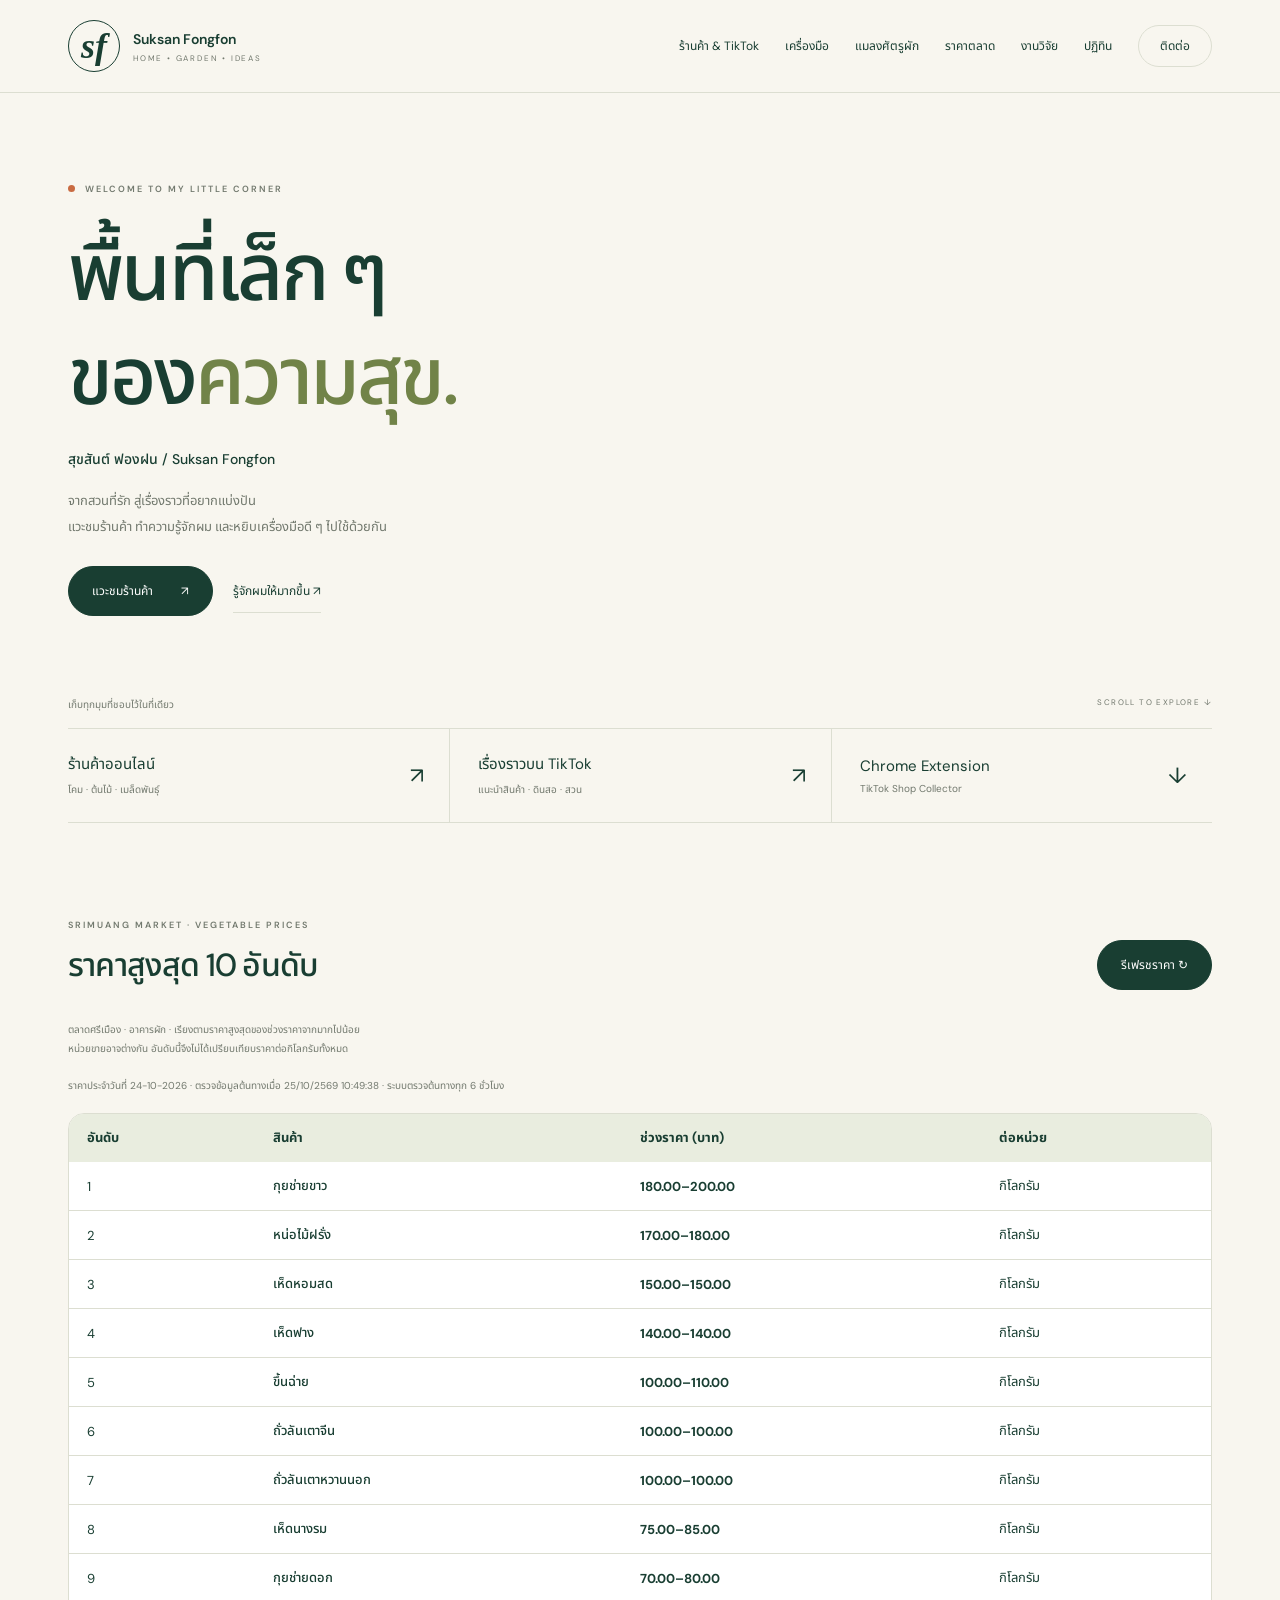
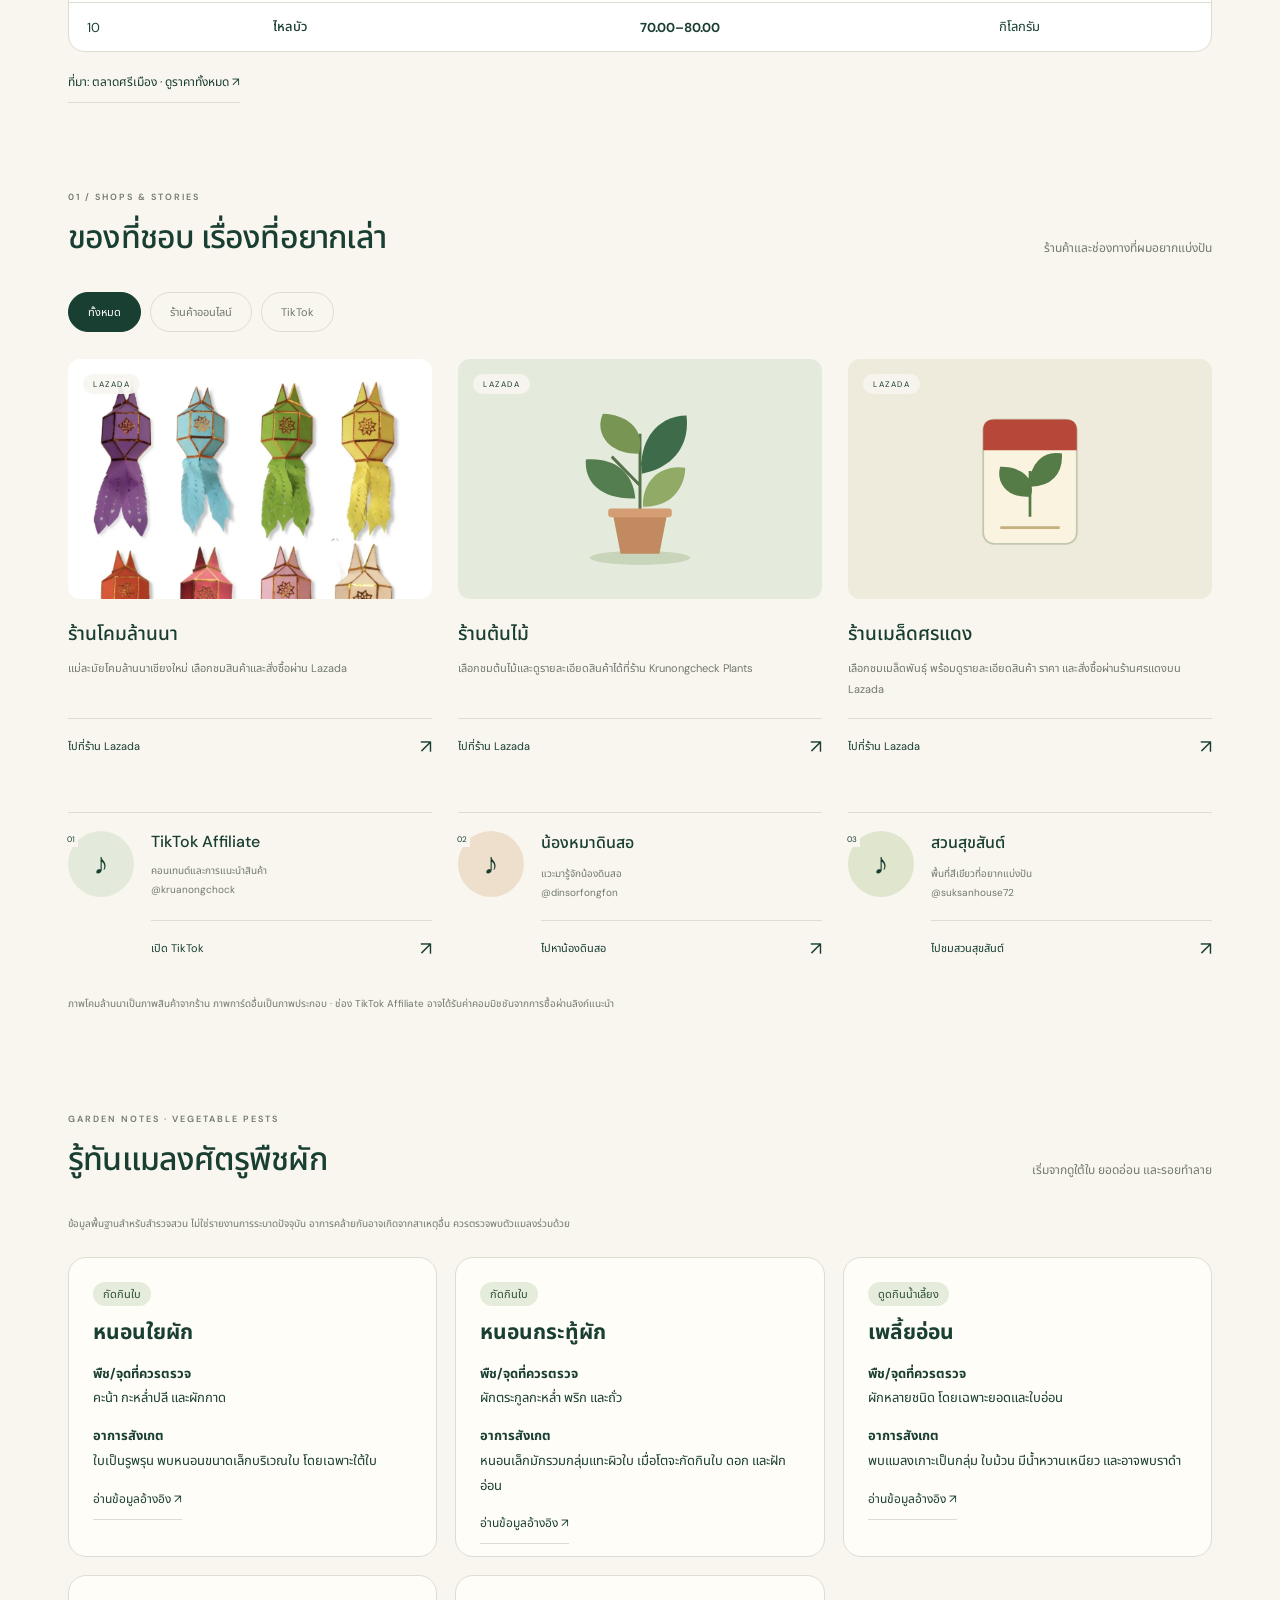
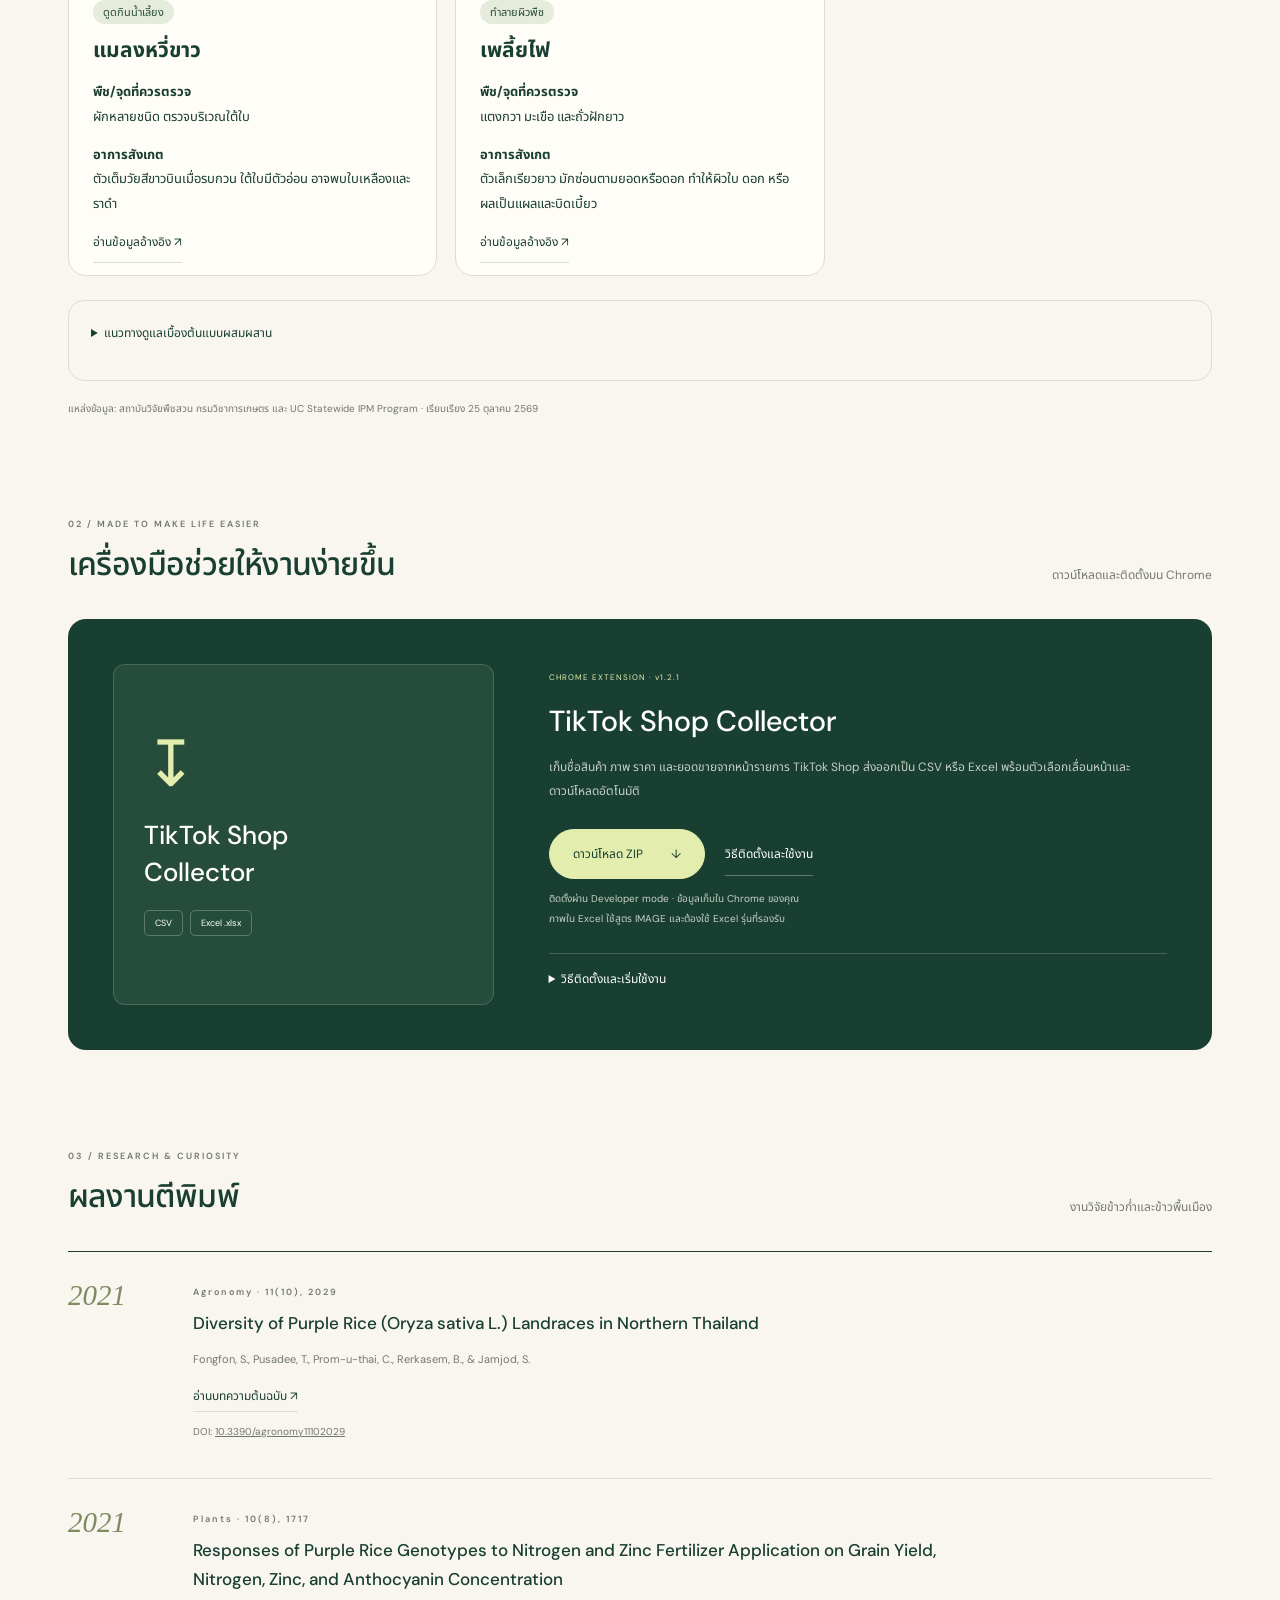
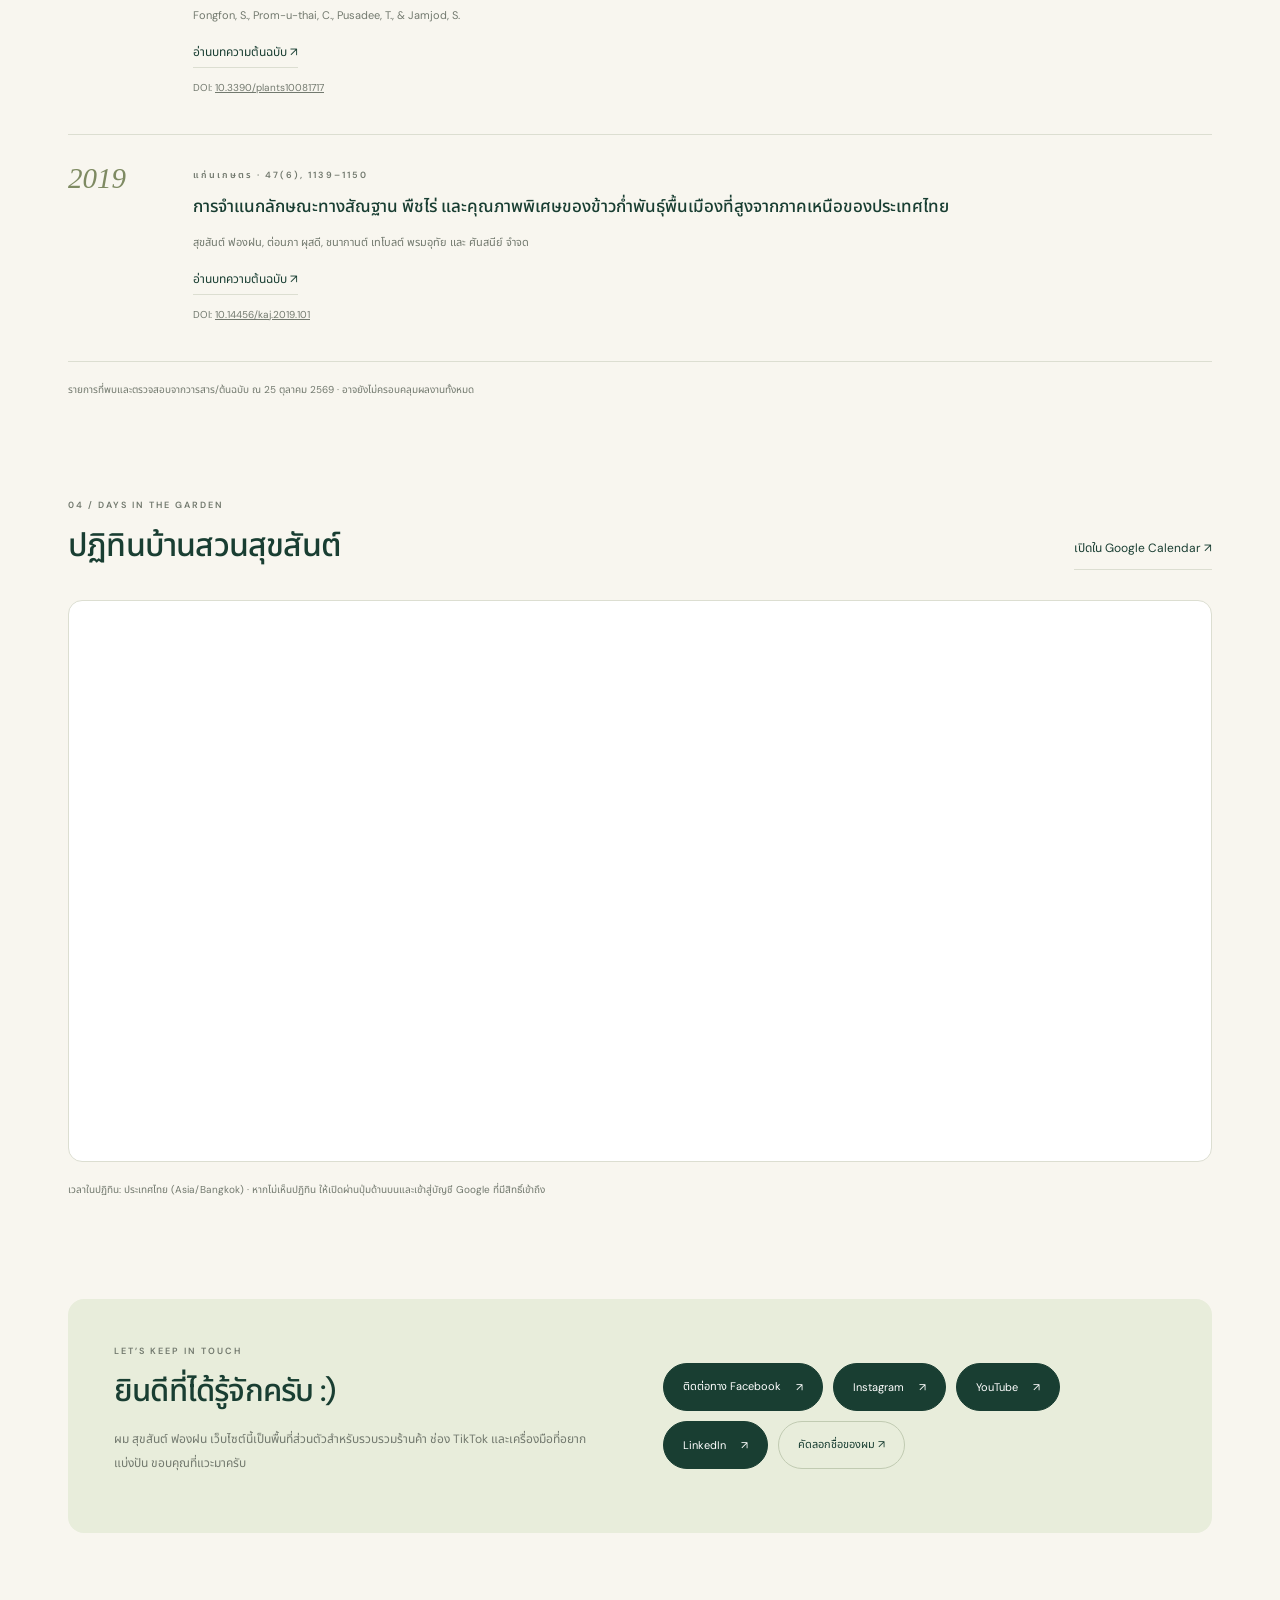
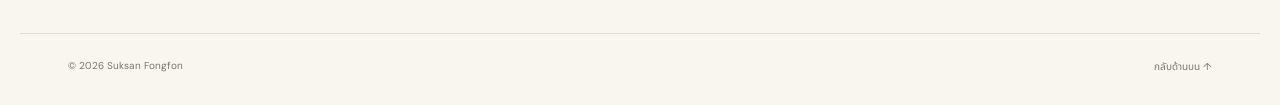
==== commit 9146e660: "Add vegetable pest guide with signs and source references" ====
--- a/index.html
+++ b/index.html
@@ -1,7 +1,7 @@
 <!DOCTYPE html>
 
 <html lang="th"><head><meta charset="utf-8"/><meta content="width=device-width,initial-scale=1" name="viewport"/><meta content="พื้นที่เล็ก ๆ ของสุขสันต์ ฟองฝน — ร้านโคมล้านนา ต้นไม้ เมล็ดพันธุ์ เรื่องราวจากสวน งานวิจัย และเครื่องมือที่อยากแบ่งปัน" name="description"/><meta content="#193e32" name="theme-color"/><title>Suksan Fongfon — สุขสันต์ ฟองฝน</title><link href="style.css" rel="stylesheet"/><style>.price-wrap{overflow-x:auto;background:white;border:1px solid var(--line);border-radius:16px;margin:18px 0}.prices{border-collapse:collapse;width:100%;font-size:13px;text-align:left}.prices th,.prices td{padding:14px 18px;border-bottom:1px solid var(--line)}.prices thead{background:#e9eddf}.prices tbody th{font-weight:500}.prices td:nth-child(3){font-weight:700;color:var(--green);font-variant-numeric:tabular-nums}.prices tr:last-child td,.prices tr:last-child th{border-bottom:0}@media(max-width:540px){.prices th,.prices td{padding:12px 8px;font-size:12px}}
-</style></head><body><a class="skip" href="#main">ข้ามไปเนื้อหา</a><header><div class="wrap bar"><a class="brand" href="#home"><span class="brand-mark">sf</span><span class="brand-name">Suksan Fongfon<small>HOME • GARDEN • IDEAS</small></span></a><nav aria-label="เมนูหลัก"><a href="#shop">ร้านค้า &amp; TikTok</a><a href="#extensions">เครื่องมือ</a><a href="#market-prices">ราคาตลาด</a><a href="#publications">งานวิจัย</a><a href="#calendar">ปฏิทิน</a><a href="#about">ติดต่อ</a></nav></div></header><main class="wrap" id="main"><div class="hero hero-text" id="home"><div><div class="eyebrow">WELCOME TO MY LITTLE CORNER</div><h1>พื้นที่เล็ก ๆ<br/>ของ<span>ความสุข.</span></h1><p class="thai">สุขสันต์ ฟองฝน / Suksan Fongfon</p><p class="intro">จากสวนที่รัก สู่เรื่องราวที่อยากแบ่งปัน<br/>แวะชมร้านค้า ทำความรู้จักผม และหยิบเครื่องมือดี ๆ ไปใช้ด้วยกัน</p><div class="actions"><a class="btn" href="#shop">แวะชมร้านค้า <span>↗</span></a><a class="text-link" href="#about">รู้จักผมให้มากขึ้น ↗</a></div></div></div><div class="chapter-label"><span>เก็บทุกมุมที่ชอบไว้ในที่เดียว</span><span>SCROLL TO EXPLORE ↓</span></div><div class="quick"><a data-shortcut="shop" href="#shop"><span>ร้านค้าออนไลน์<small>โคม · ต้นไม้ · เมล็ดพันธุ์</small></span><span class="arrow">↗</span></a><a data-shortcut="tiktok" href="#shop"><span>เรื่องราวบน TikTok<small>แนะนำสินค้า · ดินสอ · สวน</small></span><span class="arrow">↗</span></a><a href="#extensions"><span>Chrome Extension<small>TikTok Shop Collector</small></span><span class="arrow">↓</span></a></div><section id="market-prices"><div class="section-head"><div><div class="eyebrow">SRIMUANG MARKET · VEGETABLE PRICES</div><h2>ราคาสูงสุด 10 อันดับ</h2></div><button class="btn copy" id="refresh-prices">รีเฟรชราคา ↻</button></div><p class="affiliate">ตลาดศรีเมือง · อาคารผัก · เรียงตามราคาสูงสุดของช่วงราคาจากมากไปน้อย<br>หน่วยขายอาจต่างกัน อันดับนี้จึงไม่ได้เปรียบเทียบราคาต่อกิโลกรัมทั้งหมด</p><p class="affiliate" id="price-status" role="status">ข้อมูลวันที่ 24-10-2026 · ข้อมูลจากหน้ารายงาน · กำลังตรวจข้อมูลที่บันทึกล่าสุด…</p><div class="price-wrap"><table class="prices"><caption class="sr-only">10 อันดับราคาผักสูงสุด ตลาดศรีเมือง</caption><thead><tr><th scope="col">อันดับ</th><th scope="col">สินค้า</th><th scope="col">ช่วงราคา (บาท)</th><th scope="col">ต่อหน่วย</th></tr></thead><tbody id="price-rows"><tr><td>1</td><th scope="row">กุยช่ายขาว</th><td>180.00–200.00</td><td>กิโลกรัม</td></tr><tr><td>2</td><th scope="row">หน่อไม้ฝรั่ง</th><td>170.00–180.00</td><td>กิโลกรัม</td></tr><tr><td>3</td><th scope="row">เห็ดหอมสด</th><td>150.00–150.00</td><td>กิโลกรัม</td></tr><tr><td>4</td><th scope="row">เห็ดฟาง</th><td>140.00–140.00</td><td>กิโลกรัม</td></tr><tr><td>5</td><th scope="row">ขึ้นฉ่าย</th><td>100.00–110.00</td><td>กิโลกรัม</td></tr><tr><td>6</td><th scope="row">ถั่วลันเตาจีน</th><td>100.00–100.00</td><td>กิโลกรัม</td></tr><tr><td>7</td><th scope="row">ถั่วลันเตาหวานนอก</th><td>100.00–100.00</td><td>กิโลกรัม</td></tr><tr><td>8</td><th scope="row">เห็ดนางรม</th><td>75.00–85.00</td><td>กิโลกรัม</td></tr><tr><td>9</td><th scope="row">กุยช่ายดอก</th><td>70.00–80.00</td><td>กิโลกรัม</td></tr><tr><td>10</td><th scope="row">ไหลบัว</th><td>70.00–80.00</td><td>กิโลกรัม</td></tr></tbody></table></div><a class="text-link" href="https://www.taladsrimuang.com/site/product/report_all.php?id=1" target="_blank" rel="noopener noreferrer">ที่มา: ตลาดศรีเมือง · ดูราคาทั้งหมด ↗</a><noscript><p>เปิด JavaScript เพื่ออัปเดตราคา ขณะนี้แสดงข้อมูลบันทึกวันที่ 24 ตุลาคม 2569</p></noscript></section><section id="shop"><div class="section-head"><div><div class="eyebrow">01 / SHOPS &amp; STORIES</div><h2>ของที่ชอบ เรื่องที่อยากเล่า</h2></div><p>ร้านค้าและช่องทางที่ผมอยากแบ่งปัน</p></div><div aria-label="กรองช่องทาง" class="filters" role="group"><button aria-pressed="true" class="filter" data-filter="all">ทั้งหมด</button><button aria-pressed="false" class="filter" data-filter="shop">ร้านค้าออนไลน์</button><button aria-pressed="false" class="filter" data-filter="tiktok">TikTok</button></div><div class="grid"><article class="card shop-card" data-category="shop"><div class="visual lantern-products"><span class="pill">LAZADA</span><img alt="โคมล้านนา 8 สี จากร้านแม่ละมัยโคมล้านนาเชียงใหม่" height="460" loading="lazy" src="images/lanna-lanterns.png" width="462"/></div><div class="body"><h3>ร้านโคมล้านนา</h3><p>แม่ละมัยโคมล้านนาเชียงใหม่ เลือกชมสินค้าและสั่งซื้อผ่าน Lazada</p><a class="card-link" href="https://www.lazada.co.th/shop/mae-lamai-chiang-mai" rel="noopener noreferrer" target="_blank">ไปที่ร้าน Lazada<span aria-hidden="true">↗</span><span class="sr-only"> — ร้านโคมล้านนา (เปิดในแท็บใหม่)</span></a></div></article><article class="card shop-card" data-category="shop"><div aria-hidden="true" class="visual"><span class="pill">LAZADA</span><svg aria-hidden="true" height="300" viewbox="0 0 300 340" width="260"><ellipse cx="150" cy="304" fill="#c9d5ba" rx="85" ry="12"></ellipse><path d="M150 234V93m0 88-48-49m48 15 47-48" fill="none" stroke="#547147" stroke-width="5"></path><path d="M148 127C92 128 73 87 87 59c46 2 72 30 61 68" fill="#799554"></path><path d="M153 161c-6-61 31-99 76-99 6 47-19 88-76 99" fill="#3e6c4a"></path><path d="M142 203c-55 2-87-24-84-66 48-4 80 21 84 66" fill="#547d50"></path><path d="M155 217c-2-44 31-73 72-66-1 37-27 68-72 66" fill="#91aa65"></path><path d="M103 225h94l-14 72h-66z" fill="#c28a61"></path><rect fill="#d49d74" height="15" rx="5" width="108" x="96" y="220"></rect></svg></div><div class="body"><h3>ร้านต้นไม้</h3><p>เลือกชมต้นไม้และดูรายละเอียดสินค้าได้ที่ร้าน Krunongcheck Plants</p><a class="card-link" href="https://www.lazada.co.th/shop/krunongcheck-plants" rel="noopener noreferrer" target="_blank">ไปที่ร้าน Lazada<span aria-hidden="true">↗</span><span class="sr-only"> — ร้านต้นไม้ (เปิดในแท็บใหม่)</span></a></div></article><article class="card shop-card" data-category="shop"><div aria-hidden="true" class="visual seeds"><span class="pill">LAZADA</span><svg height="165" viewbox="0 0 200 180" width="165"><rect fill="#f9f3df" height="138" rx="12" stroke="#c3c9ae" stroke-width="2" width="104" x="48" y="24"></rect><path d="M48 36q0-12 12-12h80q12 0 12 12v22H48z" fill="#b74839"></path><path d="M100 132V81m0 27C72 110 65 91 68 78c22 0 36 12 32 30m1-11c0-24 15-37 33-34 1 21-12 34-33 34" fill="#557b46" stroke="#557b46" stroke-width="3"></path><path d="M67 144h66" stroke="#c4af7d" stroke-width="3"></path></svg></div><div class="body"><h3>ร้านเมล็ดศรแดง</h3><p>เลือกชมเมล็ดพันธุ์ พร้อมดูรายละเอียดสินค้า ราคา และสั่งซื้อผ่านร้านศรแดงบน Lazada</p><a class="card-link" href="https://www.lazada.co.th/shop/sorndaengseed" rel="noopener noreferrer" target="_blank">ไปที่ร้าน Lazada<span aria-hidden="true">↗</span><span class="sr-only"> — ร้านเมล็ดศรแดง (เปิดในแท็บใหม่)</span></a></div></article><article class="card story-card" data-category="tiktok"><div aria-hidden="true" class="visual tiktok"><span class="story-number">01</span><span class="story-symbol">♪</span></div><div class="body"><h3>TikTok Affiliate</h3><p>คอนเทนต์และการแนะนำสินค้า<br/>@kruanongchock</p><a class="card-link" href="https://www.tiktok.com/@kruanongchock" rel="noopener noreferrer" target="_blank">เปิด TikTok<span aria-hidden="true">↗</span><span class="sr-only"> — TikTok Affiliate (เปิดในแท็บใหม่)</span></a></div></article><article class="card story-card" data-category="tiktok"><div aria-hidden="true" class="visual warm"><span class="story-number">02</span><span class="story-symbol">♪</span></div><div class="body"><h3>น้องหมาดินสอ</h3><p>แวะมารู้จักน้องดินสอ<br/>@dinsorfongfon</p><a class="card-link" href="https://www.tiktok.com/@dinsorfongfon" rel="noopener noreferrer" target="_blank">ไปหาน้องดินสอ<span aria-hidden="true">↗</span><span class="sr-only"> — น้องหมาดินสอ (เปิดในแท็บใหม่)</span></a></div></article><article class="card story-card" data-category="tiktok"><div aria-hidden="true" class="visual"><span class="story-number">03</span><span class="story-symbol">♪</span></div><div class="body"><h3>สวนสุขสันต์</h3><p>พื้นที่สีเขียวที่อยากแบ่งปัน<br/>@suksanhouse72</p><a class="card-link" href="https://www.tiktok.com/@suksanhouse72" rel="noopener noreferrer" target="_blank">ไปชมสวนสุขสันต์<span aria-hidden="true">↗</span><span class="sr-only"> — สวนสุขสันต์ (เปิดในแท็บใหม่)</span></a></div></article></div><p class="affiliate">ภาพโคมล้านนาเป็นภาพสินค้าจากร้าน ภาพการ์ดอื่นเป็นภาพประกอบ · ช่อง TikTok Affiliate อาจได้รับค่าคอมมิชชันจากการซื้อผ่านลิงก์แนะนำ</p><span class="sr-only" id="filter-status" role="status"></span></section><section id="extensions"><div class="section-head"><div><div class="eyebrow">02 / MADE TO MAKE LIFE EASIER</div><h2>เครื่องมือช่วยให้งานง่ายขึ้น</h2></div><p>ดาวน์โหลดและติดตั้งบน Chrome</p></div><div class="tool"><div aria-hidden="true" class="tool-visual"><div class="tool-icon">↧</div><strong>TikTok Shop<br/>Collector</strong><div class="file-badges"><span>CSV</span><span>Excel .xlsx</span></div></div><div><span class="badge">CHROME EXTENSION · v1.2.1</span><h3>TikTok Shop Collector</h3><p>เก็บชื่อสินค้า ภาพ ราคา และยอดขายจากหน้ารายการ TikTok Shop ส่งออกเป็น CSV หรือ Excel พร้อมตัวเลือกเลื่อนหน้าและดาวน์โหลดอัตโนมัติ</p><div class="actions"><a class="btn" download="" href="downloads/tiktok-shop-collector-v1.2.1.zip">ดาวน์โหลด ZIP <span>↓</span></a><button class="text-link" id="show-install" style="border:0;border-bottom:1px solid #bdc9ae;background:none;color:inherit">วิธีติดตั้งและใช้งาน</button></div><p class="tool-foot">ติดตั้งผ่าน Developer mode · ข้อมูลเก็บใน Chrome ของคุณ<br/>ภาพใน Excel ใช้สูตร IMAGE และต้องใช้ Excel รุ่นที่รองรับ</p><details id="extension-install" style="margin-top:24px"><summary style="cursor:pointer">วิธีติดตั้งและเริ่มใช้งาน</summary><ol style="font-size:14px;line-height:1.9;padding-left:22px"><li>ดาวน์โหลดและแตกไฟล์ ZIP</li><li>เปิด <code>chrome://extensions</code> ใน Chrome แล้วเปิด Developer mode</li><li>กด Load unpacked แล้วเลือกโฟลเดอร์ <code>tiktok-shop-collector</code> ที่มีไฟล์ <code>manifest.json</code></li><li>เปิดหน้ารายการสินค้าบน TikTok Shop แล้วเปิดส่วนขยาย</li><li>เลือกรูปแบบ CSV หรือ Excel แล้วกด “เก็บสินค้าจากแท็บนี้” โดยเปิดแท็บสินค้าไว้ระหว่างเก็บ</li></ol><p style="font-size:12px">การเก็บข้อมูลขึ้นอยู่กับโครงสร้างหน้า TikTok และสินค้าที่โหลดได้ จึงอาจเก็บได้ไม่ครบ ยังไม่ได้ยืนยันการทำงานบนหน้า TikTok Shop จริงตามเอกสารของรุ่นนี้</p></details></div></div></section><section id="publications"><div class="section-head"><div><div class="eyebrow">03 / RESEARCH &amp; CURIOSITY</div><h2>ผลงานตีพิมพ์</h2></div><p>งานวิจัยข้าวก่ำและข้าวพื้นเมือง</p></div><div class="publication-list"><article class="publication"><span class="pub-year">2021</span><div><span class="eyebrow">Agronomy · 11(10), 2029</span><h3>Diversity of Purple Rice (Oryza sativa L.) Landraces in Northern Thailand</h3><p>Fongfon, S., Pusadee, T., Prom-u-thai, C., Rerkasem, B., &amp; Jamjod, S.</p><a class="text-link" href="https://doi.org/10.3390/agronomy11102029" rel="noopener noreferrer" target="_blank">อ่านบทความต้นฉบับ ↗<span class="sr-only"> (เปิดในแท็บใหม่)</span></a><p class="pub-doi">DOI: <a href="https://doi.org/10.3390/agronomy11102029" rel="noopener noreferrer" target="_blank">10.3390/agronomy11102029</a></p></div></article><article class="publication"><span class="pub-year">2021</span><div><span class="eyebrow">Plants · 10(8), 1717</span><h3>Responses of Purple Rice Genotypes to Nitrogen and Zinc Fertilizer Application on Grain Yield, Nitrogen, Zinc, and Anthocyanin Concentration</h3><p>Fongfon, S., Prom-u-thai, C., Pusadee, T., &amp; Jamjod, S.</p><a class="text-link" href="https://pmc.ncbi.nlm.nih.gov/articles/PMC8400487/" rel="noopener noreferrer" target="_blank">อ่านบทความต้นฉบับ ↗<span class="sr-only"> (เปิดในแท็บใหม่)</span></a><p class="pub-doi">DOI: <a href="https://doi.org/10.3390/plants10081717" rel="noopener noreferrer" target="_blank">10.3390/plants10081717</a></p></div></article><article class="publication"><span class="pub-year">2019</span><div><span class="eyebrow">แก่นเกษตร · 47(6), 1139–1150</span><h3>การจำแนกลักษณะทางสัณฐาน พืชไร่ และคุณภาพพิเศษของข้าวก่ำพันธุ์พื้นเมืองที่สูงจากภาคเหนือของประเทศไทย</h3><p>สุขสันต์ ฟองฝน, ต่อนภา ผุสดี, ชนากานต์ เทโบลต์ พรมอุทัย และ ศันสนีย์ จำจด</p><a class="text-link" href="https://li01.tci-thaijo.org/index.php/agkasetkaj/article/download/250033/170915/876105" rel="noopener noreferrer" target="_blank">อ่านบทความต้นฉบับ ↗<span class="sr-only"> (เปิดในแท็บใหม่)</span></a><p class="pub-doi">DOI: <a href="https://doi.org/10.14456/kaj.2019.101" rel="noopener noreferrer" target="_blank">10.14456/kaj.2019.101</a></p></div></article></div><p class="affiliate">รายการที่พบและตรวจสอบจากวารสาร/ต้นฉบับ ณ 25 ตุลาคม 2569 · อาจยังไม่ครอบคลุมผลงานทั้งหมด</p></section><section id="calendar"><div class="section-head"><div><div class="eyebrow">04 / DAYS IN THE GARDEN</div><h2>ปฏิทินบ้านสวนสุขสันต์</h2></div><a class="text-link" href="https://calendar.google.com/calendar/embed?src=9a355e8a24f54a51d1759572230294ccf8d836bc2b99ca1b15ed2314119b9fc1%40group.calendar.google.com&amp;ctz=Asia%2FBangkok" rel="noopener noreferrer" target="_blank">เปิดใน Google Calendar ↗<span class="sr-only"> (เปิดในแท็บใหม่)</span></a></div><div class="calendar-frame"><iframe height="600" loading="lazy" referrerpolicy="strict-origin-when-cross-origin" src="https://calendar.google.com/calendar/embed?src=9a355e8a24f54a51d1759572230294ccf8d836bc2b99ca1b15ed2314119b9fc1%40group.calendar.google.com&amp;ctz=Asia%2FBangkok" style="border:0" title="ปฏิทินบ้านสวนสุขสันต์" width="800"></iframe></div><p class="affiliate">เวลาในปฏิทิน: ประเทศไทย (Asia/Bangkok) · หากไม่เห็นปฏิทิน ให้เปิดผ่านปุ่มด้านบนและเข้าสู่บัญชี Google ที่มีสิทธิ์เข้าถึง</p></section><section class="about" id="about"><div><div class="eyebrow">LET’S KEEP IN TOUCH</div><h2>ยินดีที่ได้รู้จักครับ :)</h2><p>ผม สุขสันต์ ฟองฝน เว็บไซต์นี้เป็นพื้นที่ส่วนตัวสำหรับรวบรวมร้านค้า ช่อง TikTok และเครื่องมือที่อยากแบ่งปัน ขอบคุณที่แวะมาครับ</p><div class="status" id="status" role="status"></div></div><div class="actions"><a class="btn" href="https://www.facebook.com/suksan.fongfon31" rel="noopener noreferrer" target="_blank">ติดต่อทาง Facebook <span aria-hidden="true">↗</span><span class="sr-only"> (เปิดในแท็บใหม่)</span></a><a class="btn" href="https://www.instagram.com/suksanfongfon.31/" rel="noopener noreferrer" target="_blank">Instagram <span aria-hidden="true">↗</span><span class="sr-only"> @suksanfongfon.31 (เปิดในแท็บใหม่)</span></a><a class="btn" href="https://www.youtube.com/@suksanfongfon.31/" rel="noopener noreferrer" target="_blank">YouTube <span aria-hidden="true">↗</span><span class="sr-only"> @suksanfongfon.31 (เปิดในแท็บใหม่)</span></a><a class="btn" href="https://www.linkedin.com/in/suksan-fongfon-03414829a/" rel="noopener noreferrer" target="_blank">LinkedIn <span aria-hidden="true">↗</span><span class="sr-only"> — Suksan Fongfon (เปิดในแท็บใหม่)</span></a><button class="btn copy" id="copy">คัดลอกชื่อของผม ↗</button></div></section></main><footer class="wrap"><span>© <span id="year">2026</span> Suksan Fongfon</span><a href="#home">กลับด้านบน ↑</a></footer><script>
+</style><style>.pest-grid{display:grid;grid-template-columns:repeat(3,minmax(0,1fr));gap:18px;margin-top:24px}.pest-card{background:#fffdf7;border:1px solid var(--line,#dce1d5);border-radius:18px;padding:24px}.pest-card h3{font-size:21px;margin:14px 0}.pest-card p,.pest-care li{font-size:13px;line-height:1.9}.pest-type{font-size:11px;background:#e6ecdb;color:#294e39;border-radius:20px;padding:5px 10px}.pest-care{margin-top:24px;padding:22px;border:1px solid var(--line,#dce1d5);border-radius:16px}.pest-care summary{cursor:pointer;line-height:1.8}nav{flex-wrap:wrap}@media(max-width:850px){.pest-grid{grid-template-columns:repeat(2,minmax(0,1fr))}}@media(max-width:540px){.pest-grid{grid-template-columns:1fr}.bar{height:auto;min-height:72px;padding-top:12px;padding-bottom:12px}nav{gap:4px 12px}}</style></head><body><a class="skip" href="#main">ข้ามไปเนื้อหา</a><header><div class="wrap bar"><a class="brand" href="#home"><span class="brand-mark">sf</span><span class="brand-name">Suksan Fongfon<small>HOME • GARDEN • IDEAS</small></span></a><nav aria-label="เมนูหลัก"><a href="#shop">ร้านค้า &amp; TikTok</a><a href="#extensions">เครื่องมือ</a><a href="#vegetable-pests">แมลงศัตรูผัก</a><a href="#market-prices">ราคาตลาด</a><a href="#publications">งานวิจัย</a><a href="#calendar">ปฏิทิน</a><a href="#about">ติดต่อ</a></nav></div></header><main class="wrap" id="main"><div class="hero hero-text" id="home"><div><div class="eyebrow">WELCOME TO MY LITTLE CORNER</div><h1>พื้นที่เล็ก ๆ<br/>ของ<span>ความสุข.</span></h1><p class="thai">สุขสันต์ ฟองฝน / Suksan Fongfon</p><p class="intro">จากสวนที่รัก สู่เรื่องราวที่อยากแบ่งปัน<br/>แวะชมร้านค้า ทำความรู้จักผม และหยิบเครื่องมือดี ๆ ไปใช้ด้วยกัน</p><div class="actions"><a class="btn" href="#shop">แวะชมร้านค้า <span>↗</span></a><a class="text-link" href="#about">รู้จักผมให้มากขึ้น ↗</a></div></div></div><div class="chapter-label"><span>เก็บทุกมุมที่ชอบไว้ในที่เดียว</span><span>SCROLL TO EXPLORE ↓</span></div><div class="quick"><a data-shortcut="shop" href="#shop"><span>ร้านค้าออนไลน์<small>โคม · ต้นไม้ · เมล็ดพันธุ์</small></span><span class="arrow">↗</span></a><a data-shortcut="tiktok" href="#shop"><span>เรื่องราวบน TikTok<small>แนะนำสินค้า · ดินสอ · สวน</small></span><span class="arrow">↗</span></a><a href="#extensions"><span>Chrome Extension<small>TikTok Shop Collector</small></span><span class="arrow">↓</span></a></div><section id="market-prices"><div class="section-head"><div><div class="eyebrow">SRIMUANG MARKET · VEGETABLE PRICES</div><h2>ราคาสูงสุด 10 อันดับ</h2></div><button class="btn copy" id="refresh-prices">รีเฟรชราคา ↻</button></div><p class="affiliate">ตลาดศรีเมือง · อาคารผัก · เรียงตามราคาสูงสุดของช่วงราคาจากมากไปน้อย<br>หน่วยขายอาจต่างกัน อันดับนี้จึงไม่ได้เปรียบเทียบราคาต่อกิโลกรัมทั้งหมด</p><p class="affiliate" id="price-status" role="status">ข้อมูลวันที่ 24-10-2026 · ข้อมูลจากหน้ารายงาน · กำลังตรวจข้อมูลที่บันทึกล่าสุด…</p><div class="price-wrap"><table class="prices"><caption class="sr-only">10 อันดับราคาผักสูงสุด ตลาดศรีเมือง</caption><thead><tr><th scope="col">อันดับ</th><th scope="col">สินค้า</th><th scope="col">ช่วงราคา (บาท)</th><th scope="col">ต่อหน่วย</th></tr></thead><tbody id="price-rows"><tr><td>1</td><th scope="row">กุยช่ายขาว</th><td>180.00–200.00</td><td>กิโลกรัม</td></tr><tr><td>2</td><th scope="row">หน่อไม้ฝรั่ง</th><td>170.00–180.00</td><td>กิโลกรัม</td></tr><tr><td>3</td><th scope="row">เห็ดหอมสด</th><td>150.00–150.00</td><td>กิโลกรัม</td></tr><tr><td>4</td><th scope="row">เห็ดฟาง</th><td>140.00–140.00</td><td>กิโลกรัม</td></tr><tr><td>5</td><th scope="row">ขึ้นฉ่าย</th><td>100.00–110.00</td><td>กิโลกรัม</td></tr><tr><td>6</td><th scope="row">ถั่วลันเตาจีน</th><td>100.00–100.00</td><td>กิโลกรัม</td></tr><tr><td>7</td><th scope="row">ถั่วลันเตาหวานนอก</th><td>100.00–100.00</td><td>กิโลกรัม</td></tr><tr><td>8</td><th scope="row">เห็ดนางรม</th><td>75.00–85.00</td><td>กิโลกรัม</td></tr><tr><td>9</td><th scope="row">กุยช่ายดอก</th><td>70.00–80.00</td><td>กิโลกรัม</td></tr><tr><td>10</td><th scope="row">ไหลบัว</th><td>70.00–80.00</td><td>กิโลกรัม</td></tr></tbody></table></div><a class="text-link" href="https://www.taladsrimuang.com/site/product/report_all.php?id=1" target="_blank" rel="noopener noreferrer">ที่มา: ตลาดศรีเมือง · ดูราคาทั้งหมด ↗</a><noscript><p>เปิด JavaScript เพื่ออัปเดตราคา ขณะนี้แสดงข้อมูลบันทึกวันที่ 24 ตุลาคม 2569</p></noscript></section><section id="shop"><div class="section-head"><div><div class="eyebrow">01 / SHOPS &amp; STORIES</div><h2>ของที่ชอบ เรื่องที่อยากเล่า</h2></div><p>ร้านค้าและช่องทางที่ผมอยากแบ่งปัน</p></div><div aria-label="กรองช่องทาง" class="filters" role="group"><button aria-pressed="true" class="filter" data-filter="all">ทั้งหมด</button><button aria-pressed="false" class="filter" data-filter="shop">ร้านค้าออนไลน์</button><button aria-pressed="false" class="filter" data-filter="tiktok">TikTok</button></div><div class="grid"><article class="card shop-card" data-category="shop"><div class="visual lantern-products"><span class="pill">LAZADA</span><img alt="โคมล้านนา 8 สี จากร้านแม่ละมัยโคมล้านนาเชียงใหม่" height="460" loading="lazy" src="images/lanna-lanterns.png" width="462"/></div><div class="body"><h3>ร้านโคมล้านนา</h3><p>แม่ละมัยโคมล้านนาเชียงใหม่ เลือกชมสินค้าและสั่งซื้อผ่าน Lazada</p><a class="card-link" href="https://www.lazada.co.th/shop/mae-lamai-chiang-mai" rel="noopener noreferrer" target="_blank">ไปที่ร้าน Lazada<span aria-hidden="true">↗</span><span class="sr-only"> — ร้านโคมล้านนา (เปิดในแท็บใหม่)</span></a></div></article><article class="card shop-card" data-category="shop"><div aria-hidden="true" class="visual"><span class="pill">LAZADA</span><svg aria-hidden="true" height="300" viewbox="0 0 300 340" width="260"><ellipse cx="150" cy="304" fill="#c9d5ba" rx="85" ry="12"></ellipse><path d="M150 234V93m0 88-48-49m48 15 47-48" fill="none" stroke="#547147" stroke-width="5"></path><path d="M148 127C92 128 73 87 87 59c46 2 72 30 61 68" fill="#799554"></path><path d="M153 161c-6-61 31-99 76-99 6 47-19 88-76 99" fill="#3e6c4a"></path><path d="M142 203c-55 2-87-24-84-66 48-4 80 21 84 66" fill="#547d50"></path><path d="M155 217c-2-44 31-73 72-66-1 37-27 68-72 66" fill="#91aa65"></path><path d="M103 225h94l-14 72h-66z" fill="#c28a61"></path><rect fill="#d49d74" height="15" rx="5" width="108" x="96" y="220"></rect></svg></div><div class="body"><h3>ร้านต้นไม้</h3><p>เลือกชมต้นไม้และดูรายละเอียดสินค้าได้ที่ร้าน Krunongcheck Plants</p><a class="card-link" href="https://www.lazada.co.th/shop/krunongcheck-plants" rel="noopener noreferrer" target="_blank">ไปที่ร้าน Lazada<span aria-hidden="true">↗</span><span class="sr-only"> — ร้านต้นไม้ (เปิดในแท็บใหม่)</span></a></div></article><article class="card shop-card" data-category="shop"><div aria-hidden="true" class="visual seeds"><span class="pill">LAZADA</span><svg height="165" viewbox="0 0 200 180" width="165"><rect fill="#f9f3df" height="138" rx="12" stroke="#c3c9ae" stroke-width="2" width="104" x="48" y="24"></rect><path d="M48 36q0-12 12-12h80q12 0 12 12v22H48z" fill="#b74839"></path><path d="M100 132V81m0 27C72 110 65 91 68 78c22 0 36 12 32 30m1-11c0-24 15-37 33-34 1 21-12 34-33 34" fill="#557b46" stroke="#557b46" stroke-width="3"></path><path d="M67 144h66" stroke="#c4af7d" stroke-width="3"></path></svg></div><div class="body"><h3>ร้านเมล็ดศรแดง</h3><p>เลือกชมเมล็ดพันธุ์ พร้อมดูรายละเอียดสินค้า ราคา และสั่งซื้อผ่านร้านศรแดงบน Lazada</p><a class="card-link" href="https://www.lazada.co.th/shop/sorndaengseed" rel="noopener noreferrer" target="_blank">ไปที่ร้าน Lazada<span aria-hidden="true">↗</span><span class="sr-only"> — ร้านเมล็ดศรแดง (เปิดในแท็บใหม่)</span></a></div></article><article class="card story-card" data-category="tiktok"><div aria-hidden="true" class="visual tiktok"><span class="story-number">01</span><span class="story-symbol">♪</span></div><div class="body"><h3>TikTok Affiliate</h3><p>คอนเทนต์และการแนะนำสินค้า<br/>@kruanongchock</p><a class="card-link" href="https://www.tiktok.com/@kruanongchock" rel="noopener noreferrer" target="_blank">เปิด TikTok<span aria-hidden="true">↗</span><span class="sr-only"> — TikTok Affiliate (เปิดในแท็บใหม่)</span></a></div></article><article class="card story-card" data-category="tiktok"><div aria-hidden="true" class="visual warm"><span class="story-number">02</span><span class="story-symbol">♪</span></div><div class="body"><h3>น้องหมาดินสอ</h3><p>แวะมารู้จักน้องดินสอ<br/>@dinsorfongfon</p><a class="card-link" href="https://www.tiktok.com/@dinsorfongfon" rel="noopener noreferrer" target="_blank">ไปหาน้องดินสอ<span aria-hidden="true">↗</span><span class="sr-only"> — น้องหมาดินสอ (เปิดในแท็บใหม่)</span></a></div></article><article class="card story-card" data-category="tiktok"><div aria-hidden="true" class="visual"><span class="story-number">03</span><span class="story-symbol">♪</span></div><div class="body"><h3>สวนสุขสันต์</h3><p>พื้นที่สีเขียวที่อยากแบ่งปัน<br/>@suksanhouse72</p><a class="card-link" href="https://www.tiktok.com/@suksanhouse72" rel="noopener noreferrer" target="_blank">ไปชมสวนสุขสันต์<span aria-hidden="true">↗</span><span class="sr-only"> — สวนสุขสันต์ (เปิดในแท็บใหม่)</span></a></div></article></div><p class="affiliate">ภาพโคมล้านนาเป็นภาพสินค้าจากร้าน ภาพการ์ดอื่นเป็นภาพประกอบ · ช่อง TikTok Affiliate อาจได้รับค่าคอมมิชชันจากการซื้อผ่านลิงก์แนะนำ</p><span class="sr-only" id="filter-status" role="status"></span></section><section id="vegetable-pests"><div class="section-head"><div><div class="eyebrow">GARDEN NOTES · VEGETABLE PESTS</div><h2>รู้ทันแมลงศัตรูพืชผัก</h2></div><p>เริ่มจากดูใต้ใบ ยอดอ่อน และรอยทำลาย</p></div><p class="affiliate">ข้อมูลพื้นฐานสำหรับสำรวจสวน ไม่ใช่รายงานการระบาดปัจจุบัน อาการคล้ายกันอาจเกิดจากสาเหตุอื่น ควรตรวจพบตัวแมลงร่วมด้วย</p><div class="pest-grid"><article class="pest-card"><span class="pest-type">กัดกินใบ</span><h3>หนอนใยผัก</h3><p><strong>พืช/จุดที่ควรตรวจ</strong><br>คะน้า กะหล่ำปลี และผักกาด</p><p><strong>อาการสังเกต</strong><br>ใบเป็นรูพรุน พบหนอนขนาดเล็กบริเวณใบ โดยเฉพาะใต้ใบ</p><a class="text-link" href="https://insect.nppcthailand.com/index.php" target="_blank" rel="noopener noreferrer">อ่านข้อมูลอ้างอิง ↗<span class="sr-only"> — หนอนใยผัก (เปิดในแท็บใหม่)</span></a></article><article class="pest-card"><span class="pest-type">กัดกินใบ</span><h3>หนอนกระทู้ผัก</h3><p><strong>พืช/จุดที่ควรตรวจ</strong><br>ผักตระกูลกะหล่ำ พริก และถั่ว</p><p><strong>อาการสังเกต</strong><br>หนอนเล็กมักรวมกลุ่มแทะผิวใบ เมื่อโตจะกัดกินใบ ดอก และฝักอ่อน</p><a class="text-link" href="https://insect.nppcthailand.com/index.php" target="_blank" rel="noopener noreferrer">อ่านข้อมูลอ้างอิง ↗<span class="sr-only"> — หนอนกระทู้ผัก (เปิดในแท็บใหม่)</span></a></article><article class="pest-card"><span class="pest-type">ดูดกินน้ำเลี้ยง</span><h3>เพลี้ยอ่อน</h3><p><strong>พืช/จุดที่ควรตรวจ</strong><br>ผักหลายชนิด โดยเฉพาะยอดและใบอ่อน</p><p><strong>อาการสังเกต</strong><br>พบแมลงเกาะเป็นกลุ่ม ใบม้วน มีน้ำหวานเหนียว และอาจพบราดำ</p><a class="text-link" href="https://ipm.ucanr.edu/home-and-landscape/aphids/" target="_blank" rel="noopener noreferrer">อ่านข้อมูลอ้างอิง ↗<span class="sr-only"> — เพลี้ยอ่อน (เปิดในแท็บใหม่)</span></a></article><article class="pest-card"><span class="pest-type">ดูดกินน้ำเลี้ยง</span><h3>แมลงหวี่ขาว</h3><p><strong>พืช/จุดที่ควรตรวจ</strong><br>ผักหลายชนิด ตรวจบริเวณใต้ใบ</p><p><strong>อาการสังเกต</strong><br>ตัวเต็มวัยสีขาวบินเมื่อรบกวน ใต้ใบมีตัวอ่อน อาจพบใบเหลืองและราดำ</p><a class="text-link" href="https://ipm.ucanr.edu/home-and-landscape/whiteflies/" target="_blank" rel="noopener noreferrer">อ่านข้อมูลอ้างอิง ↗<span class="sr-only"> — แมลงหวี่ขาว (เปิดในแท็บใหม่)</span></a></article><article class="pest-card"><span class="pest-type">ทำลายผิวพืช</span><h3>เพลี้ยไฟ</h3><p><strong>พืช/จุดที่ควรตรวจ</strong><br>แตงกวา มะเขือ และถั่วฝักยาว</p><p><strong>อาการสังเกต</strong><br>ตัวเล็กเรียวยาว มักซ่อนตามยอดหรือดอก ทำให้ผิวใบ ดอก หรือผลเป็นแผลและบิดเบี้ยว</p><a class="text-link" href="https://ipm.ucanr.edu/home-and-landscape/thrips/" target="_blank" rel="noopener noreferrer">อ่านข้อมูลอ้างอิง ↗<span class="sr-only"> — เพลี้ยไฟ (เปิดในแท็บใหม่)</span></a></article></div><details class="pest-care"><summary>แนวทางดูแลเบื้องต้นแบบผสมผสาน</summary><ul><li>ตรวจใบทั้งสองด้านและยอดอ่อนอย่างสม่ำเสมอ บันทึกพืช อาการ และจำนวนที่พบ</li><li>สำหรับเพลี้ยอ่อน ใช้น้ำฉีดไล่บนต้นที่แข็งแรง หรือเด็ดส่วนที่พบแมลงหนาแน่นออกอย่างเหมาะสม</li><li>อนุรักษ์แมลงศัตรูธรรมชาติ เช่น แมลงเต่าทองและแมลงช้างปีกใส หลีกเลี่ยงการใช้สารแบบครอบจักรวาลโดยไม่จำเป็น</li><li>หากระบุชนิดไม่ได้หรือเสียหายเพิ่มขึ้น ถ่ายภาพตัวแมลงและรอยทำลายเพื่อนำไปปรึกษาเจ้าหน้าที่เกษตรในพื้นที่</li></ul></details><p class="affiliate">แหล่งข้อมูล: สถาบันวิจัยพืชสวน กรมวิชาการเกษตร และ UC Statewide IPM Program · เรียบเรียง 25 ตุลาคม 2569</p></section><section id="extensions"><div class="section-head"><div><div class="eyebrow">02 / MADE TO MAKE LIFE EASIER</div><h2>เครื่องมือช่วยให้งานง่ายขึ้น</h2></div><p>ดาวน์โหลดและติดตั้งบน Chrome</p></div><div class="tool"><div aria-hidden="true" class="tool-visual"><div class="tool-icon">↧</div><strong>TikTok Shop<br/>Collector</strong><div class="file-badges"><span>CSV</span><span>Excel .xlsx</span></div></div><div><span class="badge">CHROME EXTENSION · v1.2.1</span><h3>TikTok Shop Collector</h3><p>เก็บชื่อสินค้า ภาพ ราคา และยอดขายจากหน้ารายการ TikTok Shop ส่งออกเป็น CSV หรือ Excel พร้อมตัวเลือกเลื่อนหน้าและดาวน์โหลดอัตโนมัติ</p><div class="actions"><a class="btn" download="" href="downloads/tiktok-shop-collector-v1.2.1.zip">ดาวน์โหลด ZIP <span>↓</span></a><button class="text-link" id="show-install" style="border:0;border-bottom:1px solid #bdc9ae;background:none;color:inherit">วิธีติดตั้งและใช้งาน</button></div><p class="tool-foot">ติดตั้งผ่าน Developer mode · ข้อมูลเก็บใน Chrome ของคุณ<br/>ภาพใน Excel ใช้สูตร IMAGE และต้องใช้ Excel รุ่นที่รองรับ</p><details id="extension-install" style="margin-top:24px"><summary style="cursor:pointer">วิธีติดตั้งและเริ่มใช้งาน</summary><ol style="font-size:14px;line-height:1.9;padding-left:22px"><li>ดาวน์โหลดและแตกไฟล์ ZIP</li><li>เปิด <code>chrome://extensions</code> ใน Chrome แล้วเปิด Developer mode</li><li>กด Load unpacked แล้วเลือกโฟลเดอร์ <code>tiktok-shop-collector</code> ที่มีไฟล์ <code>manifest.json</code></li><li>เปิดหน้ารายการสินค้าบน TikTok Shop แล้วเปิดส่วนขยาย</li><li>เลือกรูปแบบ CSV หรือ Excel แล้วกด “เก็บสินค้าจากแท็บนี้” โดยเปิดแท็บสินค้าไว้ระหว่างเก็บ</li></ol><p style="font-size:12px">การเก็บข้อมูลขึ้นอยู่กับโครงสร้างหน้า TikTok และสินค้าที่โหลดได้ จึงอาจเก็บได้ไม่ครบ ยังไม่ได้ยืนยันการทำงานบนหน้า TikTok Shop จริงตามเอกสารของรุ่นนี้</p></details></div></div></section><section id="publications"><div class="section-head"><div><div class="eyebrow">03 / RESEARCH &amp; CURIOSITY</div><h2>ผลงานตีพิมพ์</h2></div><p>งานวิจัยข้าวก่ำและข้าวพื้นเมือง</p></div><div class="publication-list"><article class="publication"><span class="pub-year">2021</span><div><span class="eyebrow">Agronomy · 11(10), 2029</span><h3>Diversity of Purple Rice (Oryza sativa L.) Landraces in Northern Thailand</h3><p>Fongfon, S., Pusadee, T., Prom-u-thai, C., Rerkasem, B., &amp; Jamjod, S.</p><a class="text-link" href="https://doi.org/10.3390/agronomy11102029" rel="noopener noreferrer" target="_blank">อ่านบทความต้นฉบับ ↗<span class="sr-only"> (เปิดในแท็บใหม่)</span></a><p class="pub-doi">DOI: <a href="https://doi.org/10.3390/agronomy11102029" rel="noopener noreferrer" target="_blank">10.3390/agronomy11102029</a></p></div></article><article class="publication"><span class="pub-year">2021</span><div><span class="eyebrow">Plants · 10(8), 1717</span><h3>Responses of Purple Rice Genotypes to Nitrogen and Zinc Fertilizer Application on Grain Yield, Nitrogen, Zinc, and Anthocyanin Concentration</h3><p>Fongfon, S., Prom-u-thai, C., Pusadee, T., &amp; Jamjod, S.</p><a class="text-link" href="https://pmc.ncbi.nlm.nih.gov/articles/PMC8400487/" rel="noopener noreferrer" target="_blank">อ่านบทความต้นฉบับ ↗<span class="sr-only"> (เปิดในแท็บใหม่)</span></a><p class="pub-doi">DOI: <a href="https://doi.org/10.3390/plants10081717" rel="noopener noreferrer" target="_blank">10.3390/plants10081717</a></p></div></article><article class="publication"><span class="pub-year">2019</span><div><span class="eyebrow">แก่นเกษตร · 47(6), 1139–1150</span><h3>การจำแนกลักษณะทางสัณฐาน พืชไร่ และคุณภาพพิเศษของข้าวก่ำพันธุ์พื้นเมืองที่สูงจากภาคเหนือของประเทศไทย</h3><p>สุขสันต์ ฟองฝน, ต่อนภา ผุสดี, ชนากานต์ เทโบลต์ พรมอุทัย และ ศันสนีย์ จำจด</p><a class="text-link" href="https://li01.tci-thaijo.org/index.php/agkasetkaj/article/download/250033/170915/876105" rel="noopener noreferrer" target="_blank">อ่านบทความต้นฉบับ ↗<span class="sr-only"> (เปิดในแท็บใหม่)</span></a><p class="pub-doi">DOI: <a href="https://doi.org/10.14456/kaj.2019.101" rel="noopener noreferrer" target="_blank">10.14456/kaj.2019.101</a></p></div></article></div><p class="affiliate">รายการที่พบและตรวจสอบจากวารสาร/ต้นฉบับ ณ 25 ตุลาคม 2569 · อาจยังไม่ครอบคลุมผลงานทั้งหมด</p></section><section id="calendar"><div class="section-head"><div><div class="eyebrow">04 / DAYS IN THE GARDEN</div><h2>ปฏิทินบ้านสวนสุขสันต์</h2></div><a class="text-link" href="https://calendar.google.com/calendar/embed?src=9a355e8a24f54a51d1759572230294ccf8d836bc2b99ca1b15ed2314119b9fc1%40group.calendar.google.com&amp;ctz=Asia%2FBangkok" rel="noopener noreferrer" target="_blank">เปิดใน Google Calendar ↗<span class="sr-only"> (เปิดในแท็บใหม่)</span></a></div><div class="calendar-frame"><iframe height="600" loading="lazy" referrerpolicy="strict-origin-when-cross-origin" src="https://calendar.google.com/calendar/embed?src=9a355e8a24f54a51d1759572230294ccf8d836bc2b99ca1b15ed2314119b9fc1%40group.calendar.google.com&amp;ctz=Asia%2FBangkok" style="border:0" title="ปฏิทินบ้านสวนสุขสันต์" width="800"></iframe></div><p class="affiliate">เวลาในปฏิทิน: ประเทศไทย (Asia/Bangkok) · หากไม่เห็นปฏิทิน ให้เปิดผ่านปุ่มด้านบนและเข้าสู่บัญชี Google ที่มีสิทธิ์เข้าถึง</p></section><section class="about" id="about"><div><div class="eyebrow">LET’S KEEP IN TOUCH</div><h2>ยินดีที่ได้รู้จักครับ :)</h2><p>ผม สุขสันต์ ฟองฝน เว็บไซต์นี้เป็นพื้นที่ส่วนตัวสำหรับรวบรวมร้านค้า ช่อง TikTok และเครื่องมือที่อยากแบ่งปัน ขอบคุณที่แวะมาครับ</p><div class="status" id="status" role="status"></div></div><div class="actions"><a class="btn" href="https://www.facebook.com/suksan.fongfon31" rel="noopener noreferrer" target="_blank">ติดต่อทาง Facebook <span aria-hidden="true">↗</span><span class="sr-only"> (เปิดในแท็บใหม่)</span></a><a class="btn" href="https://www.instagram.com/suksanfongfon.31/" rel="noopener noreferrer" target="_blank">Instagram <span aria-hidden="true">↗</span><span class="sr-only"> @suksanfongfon.31 (เปิดในแท็บใหม่)</span></a><a class="btn" href="https://www.youtube.com/@suksanfongfon.31/" rel="noopener noreferrer" target="_blank">YouTube <span aria-hidden="true">↗</span><span class="sr-only"> @suksanfongfon.31 (เปิดในแท็บใหม่)</span></a><a class="btn" href="https://www.linkedin.com/in/suksan-fongfon-03414829a/" rel="noopener noreferrer" target="_blank">LinkedIn <span aria-hidden="true">↗</span><span class="sr-only"> — Suksan Fongfon (เปิดในแท็บใหม่)</span></a><button class="btn copy" id="copy">คัดลอกชื่อของผม ↗</button></div></section></main><footer class="wrap"><span>© <span id="year">2026</span> Suksan Fongfon</span><a href="#home">กลับด้านบน ↑</a></footer><script>
 function filterCards(value){document.querySelectorAll('[data-filter]').forEach(b=>b.setAttribute('aria-pressed',String(b.dataset.filter===value)));let n=0;document.querySelectorAll('[data-category]').forEach(c=>{c.hidden=value!=='all'&&c.dataset.category!==value;if(!c.hidden)n++});document.getElementById('filter-status').textContent='แสดง '+n+' ช่องทาง'}
 document.querySelectorAll('[data-filter]').forEach(b=>b.addEventListener('click',()=>filterCards(b.dataset.filter)));document.querySelectorAll('[data-shortcut]').forEach(a=>a.addEventListener('click',()=>filterCards(a.dataset.shortcut)));document.getElementById('show-install').addEventListener('click',()=>{const d=document.getElementById('extension-install');d.open=true;d.scrollIntoView({block:'center'});d.querySelector('summary').focus({preventScroll:true})});document.getElementById('year').textContent=new Date().getFullYear();document.getElementById('copy').addEventListener('click',async()=>{const s=document.getElementById('status');try{await navigator.clipboard.writeText('Suksan Fongfon — สุขสันต์ ฟองฝน');s.textContent='คัดลอกชื่อแล้วครับ'}catch{s.textContent='Suksan Fongfon — สุขสันต์ ฟองฝน'}});
 </script><script>let priceBusy=false;
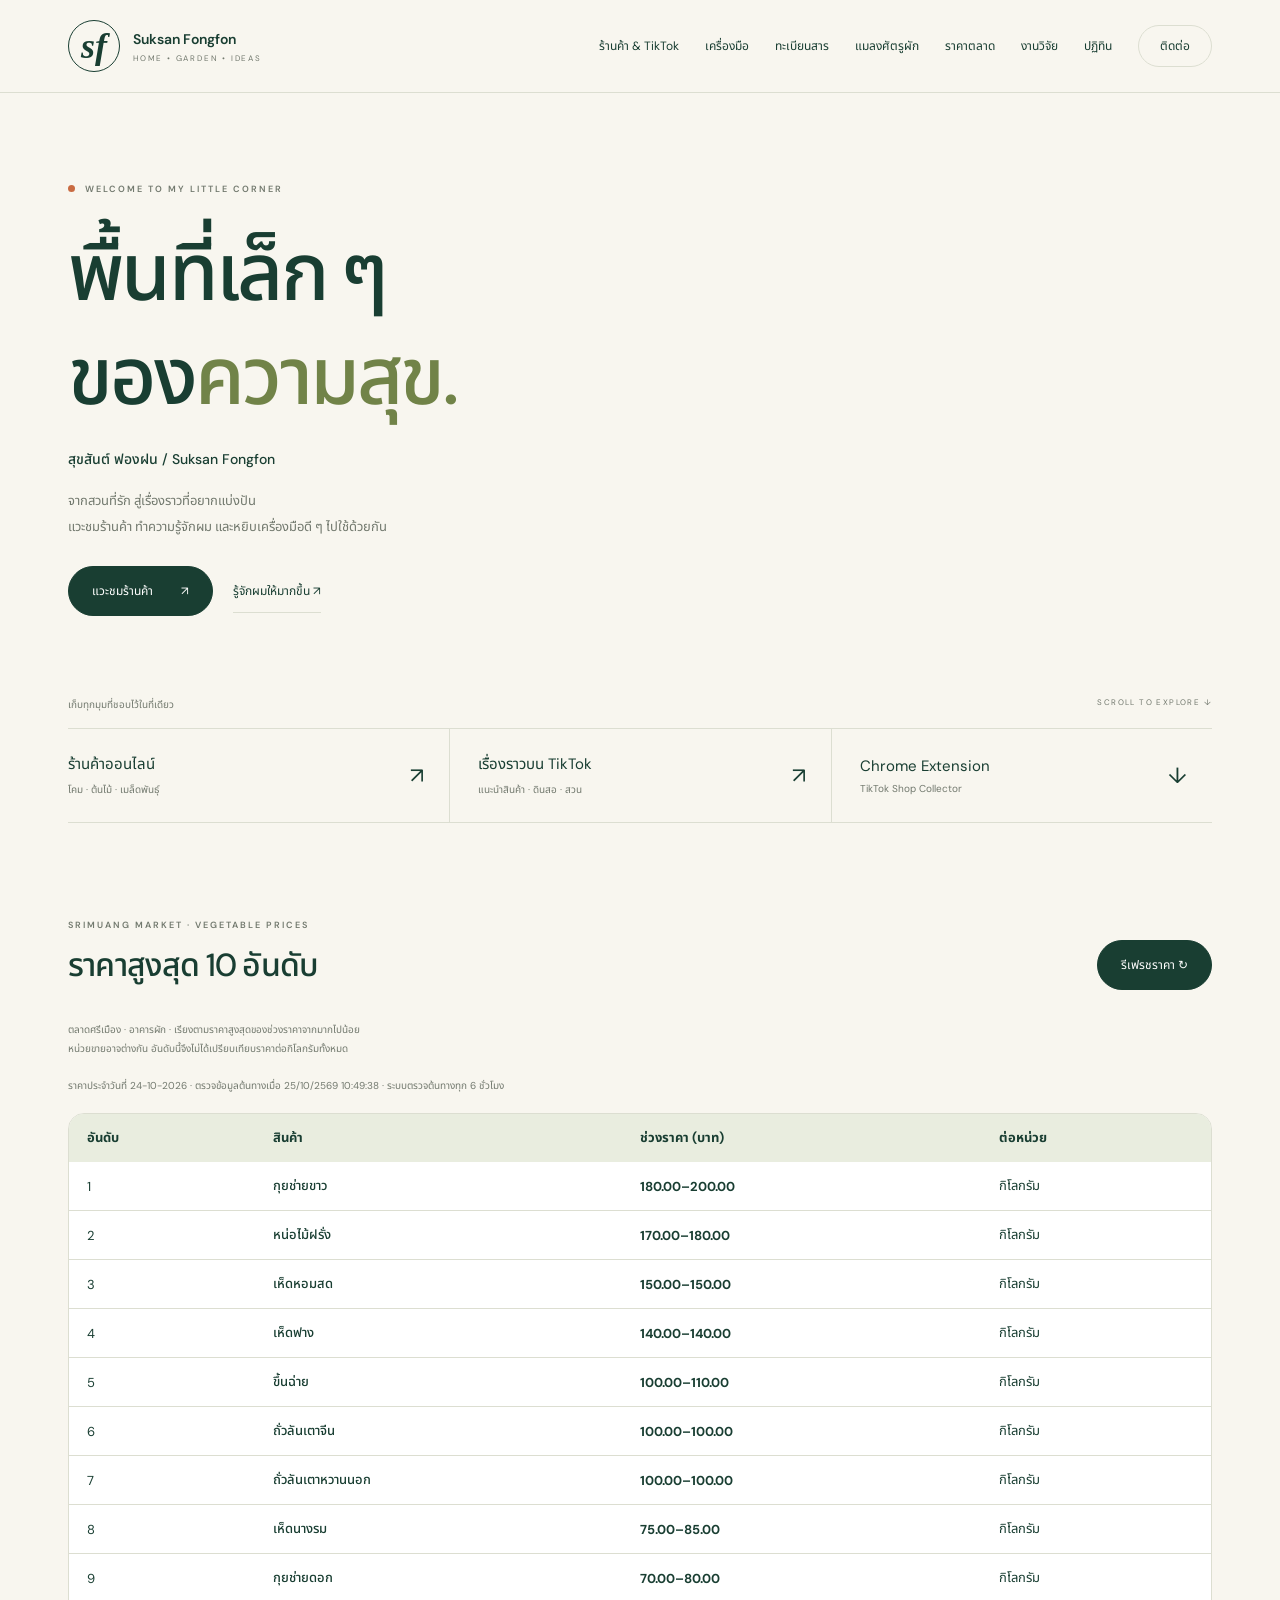
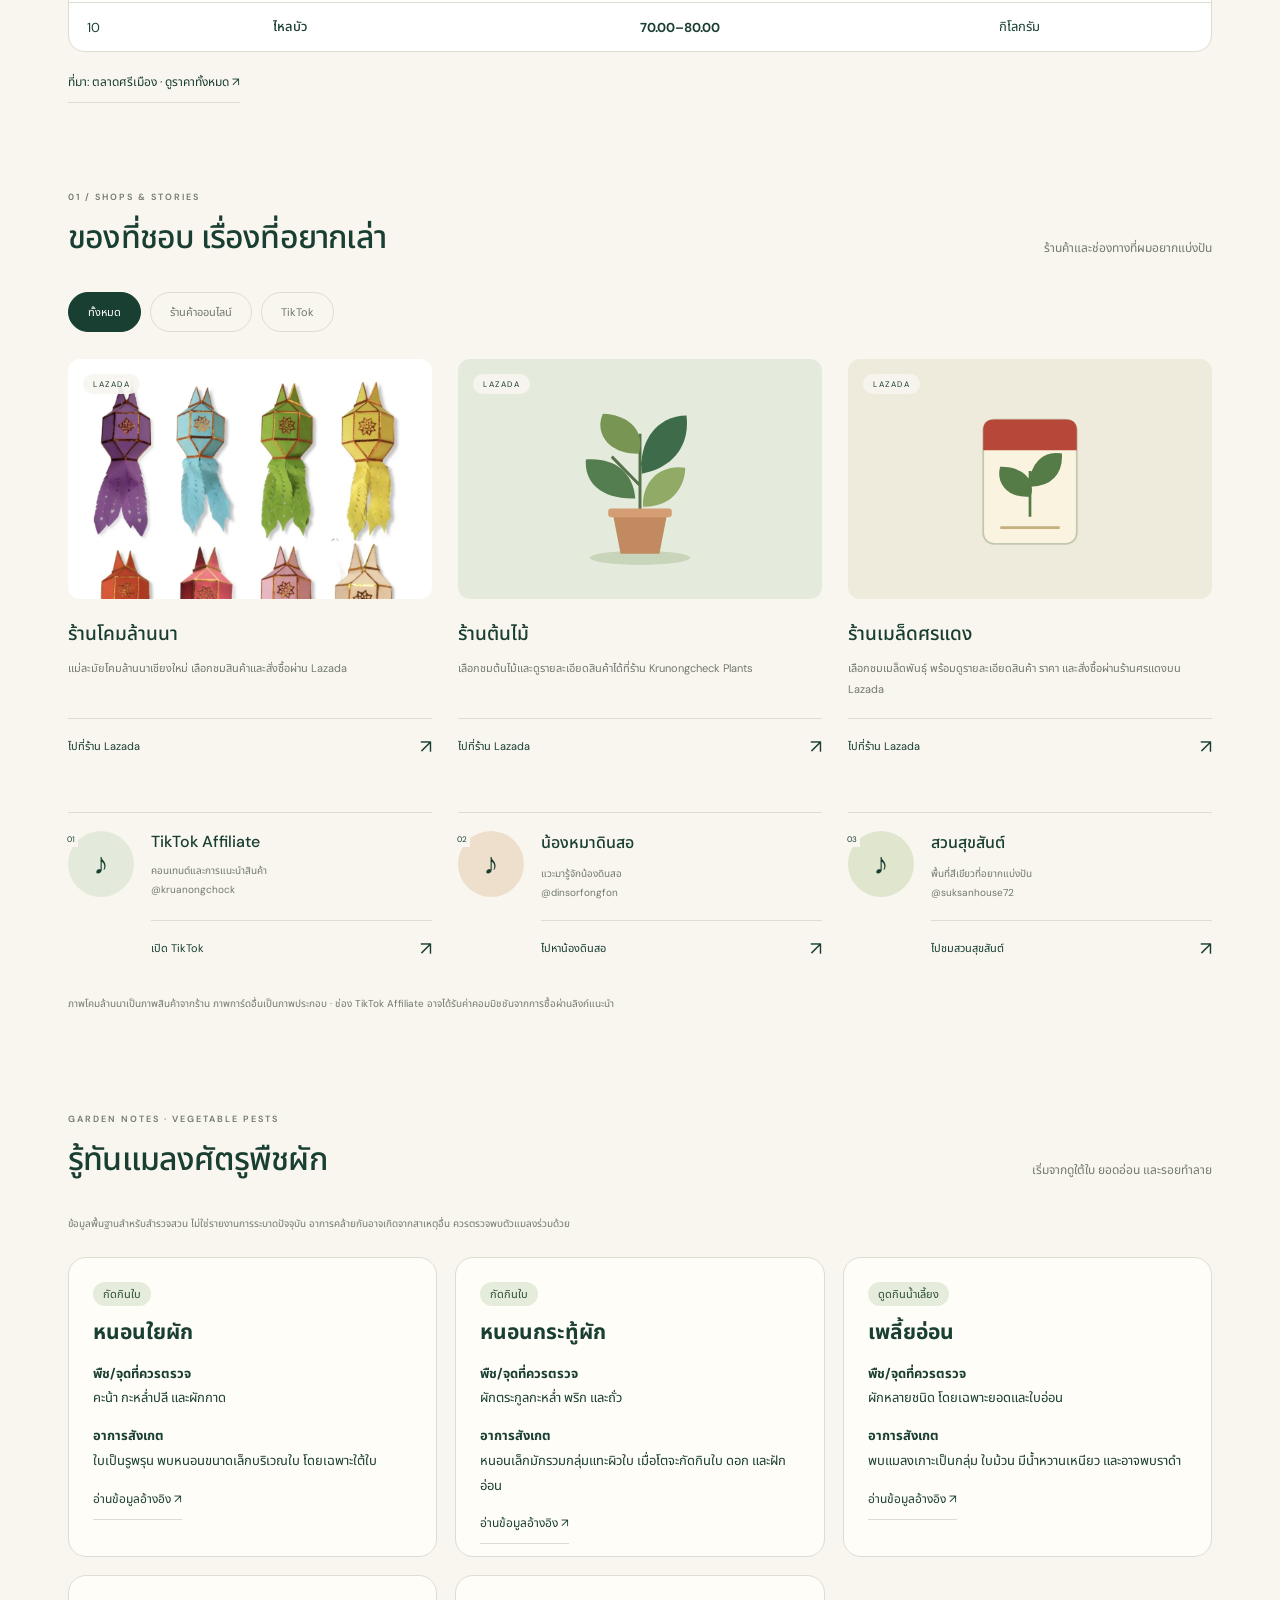
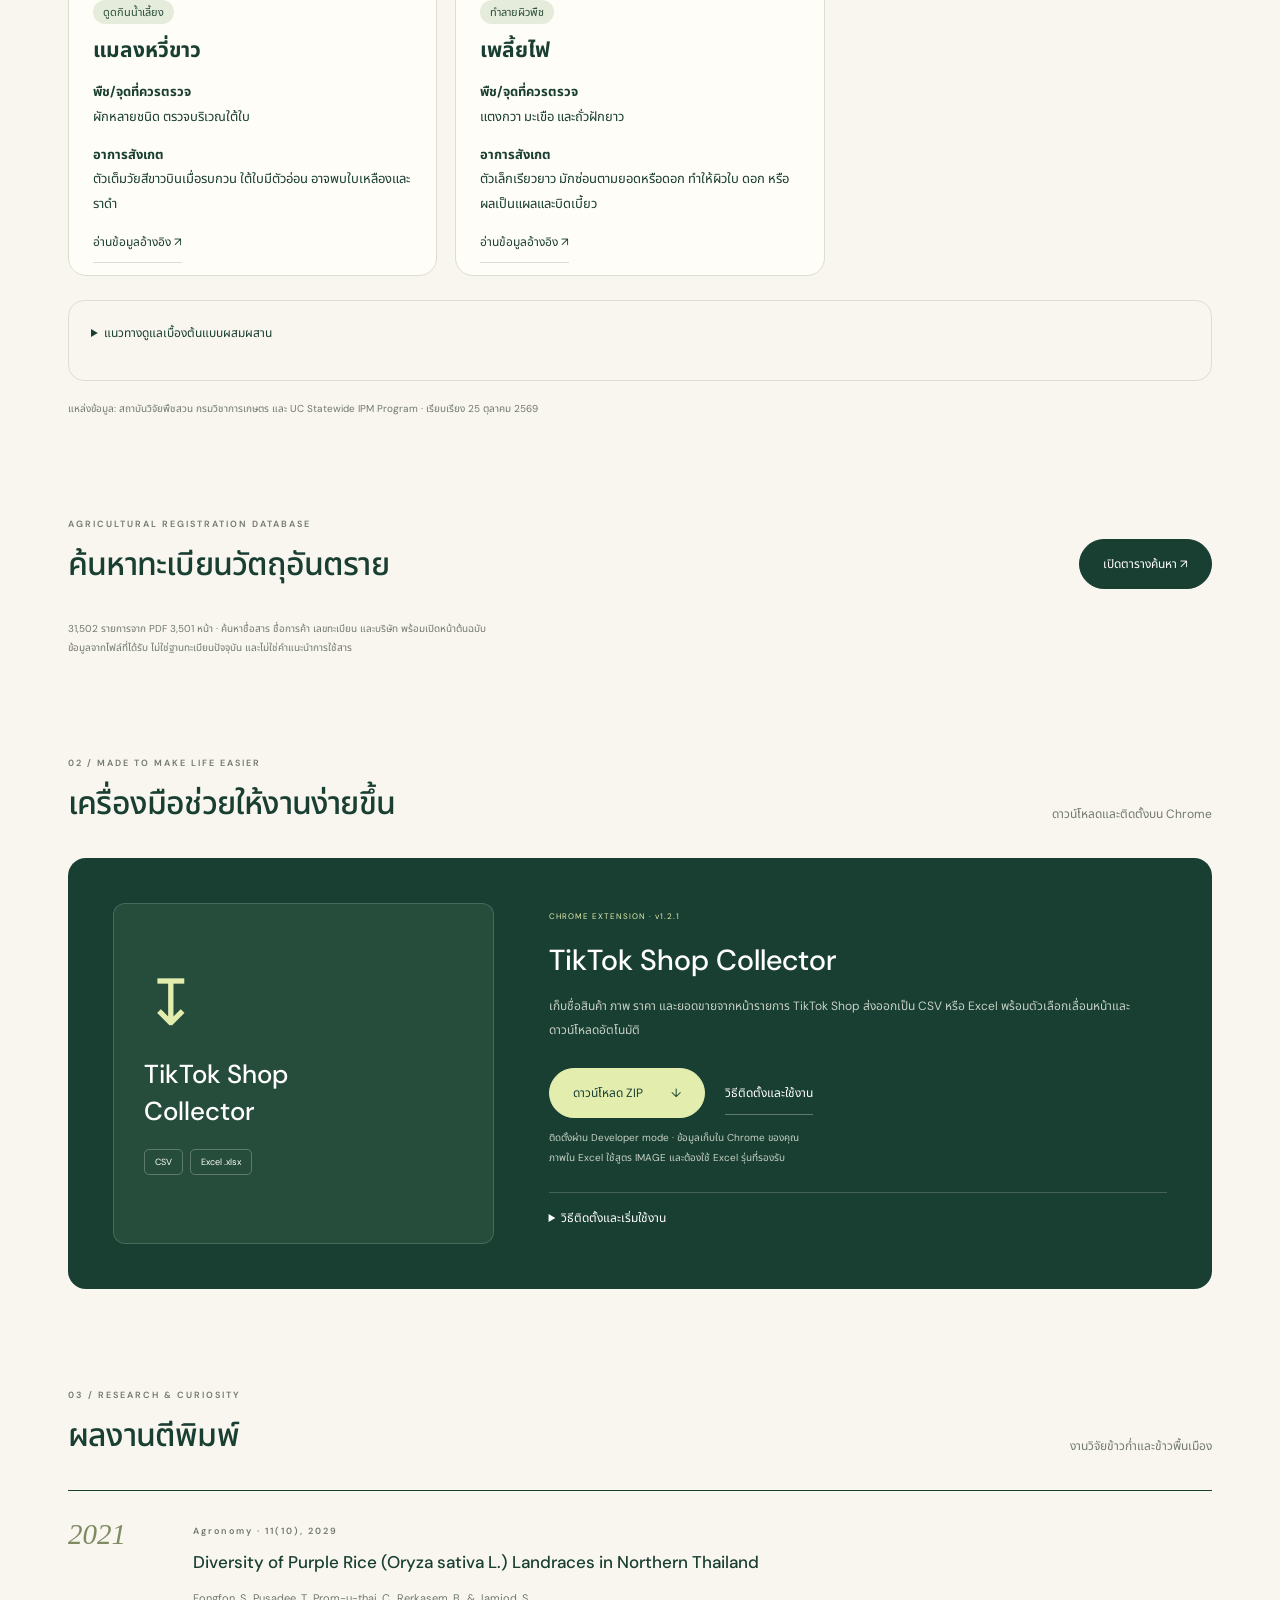
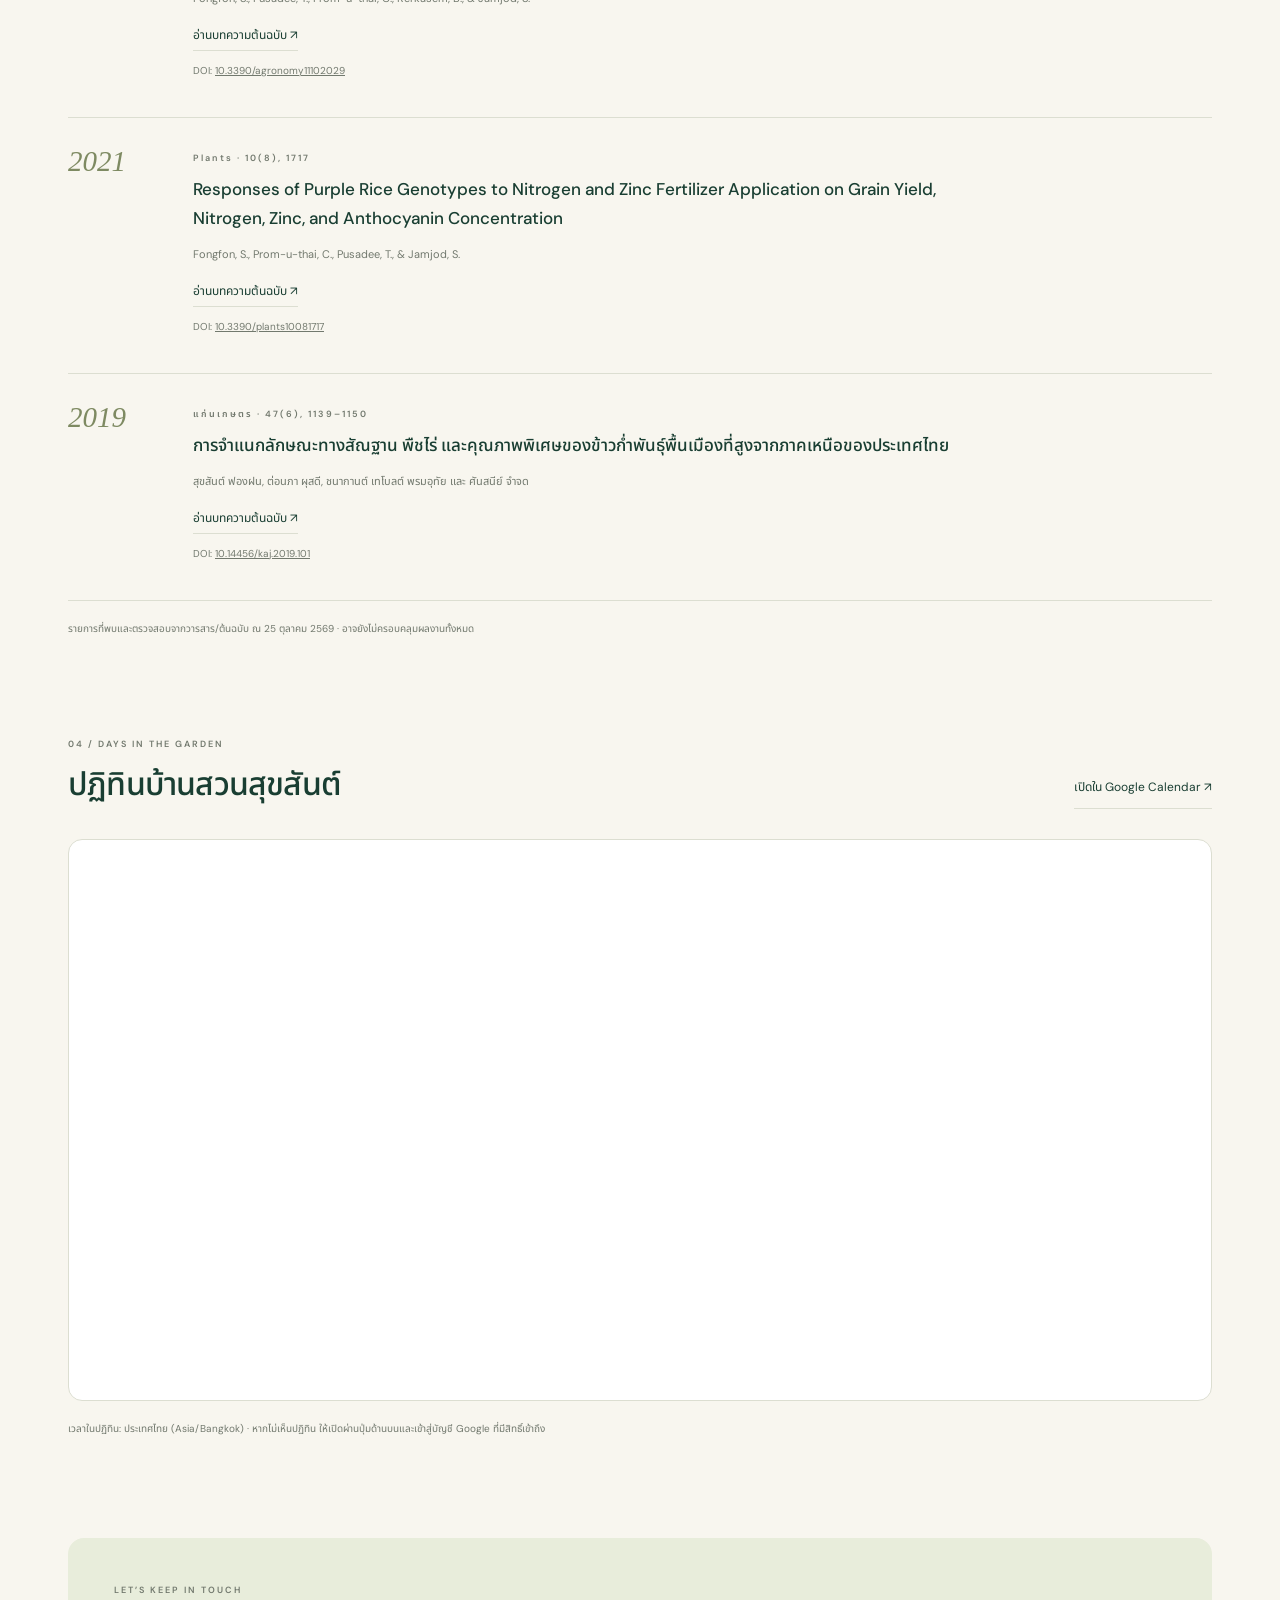
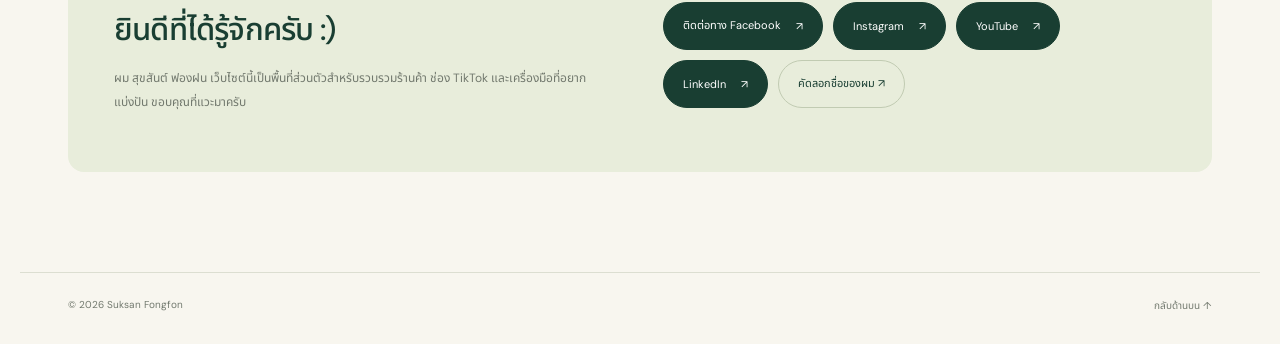
==== commit 626303f4: "Add searchable agricultural registration database with 31502 source-linked records" ====
--- a/index.html
+++ b/index.html
@@ -1,7 +1,7 @@
 <!DOCTYPE html>
 
 <html lang="th"><head><meta charset="utf-8"/><meta content="width=device-width,initial-scale=1" name="viewport"/><meta content="พื้นที่เล็ก ๆ ของสุขสันต์ ฟองฝน — ร้านโคมล้านนา ต้นไม้ เมล็ดพันธุ์ เรื่องราวจากสวน งานวิจัย และเครื่องมือที่อยากแบ่งปัน" name="description"/><meta content="#193e32" name="theme-color"/><title>Suksan Fongfon — สุขสันต์ ฟองฝน</title><link href="style.css" rel="stylesheet"/><style>.price-wrap{overflow-x:auto;background:white;border:1px solid var(--line);border-radius:16px;margin:18px 0}.prices{border-collapse:collapse;width:100%;font-size:13px;text-align:left}.prices th,.prices td{padding:14px 18px;border-bottom:1px solid var(--line)}.prices thead{background:#e9eddf}.prices tbody th{font-weight:500}.prices td:nth-child(3){font-weight:700;color:var(--green);font-variant-numeric:tabular-nums}.prices tr:last-child td,.prices tr:last-child th{border-bottom:0}@media(max-width:540px){.prices th,.prices td{padding:12px 8px;font-size:12px}}
-</style><style>.pest-grid{display:grid;grid-template-columns:repeat(3,minmax(0,1fr));gap:18px;margin-top:24px}.pest-card{background:#fffdf7;border:1px solid var(--line,#dce1d5);border-radius:18px;padding:24px}.pest-card h3{font-size:21px;margin:14px 0}.pest-card p,.pest-care li{font-size:13px;line-height:1.9}.pest-type{font-size:11px;background:#e6ecdb;color:#294e39;border-radius:20px;padding:5px 10px}.pest-care{margin-top:24px;padding:22px;border:1px solid var(--line,#dce1d5);border-radius:16px}.pest-care summary{cursor:pointer;line-height:1.8}nav{flex-wrap:wrap}@media(max-width:850px){.pest-grid{grid-template-columns:repeat(2,minmax(0,1fr))}}@media(max-width:540px){.pest-grid{grid-template-columns:1fr}.bar{height:auto;min-height:72px;padding-top:12px;padding-bottom:12px}nav{gap:4px 12px}}</style></head><body><a class="skip" href="#main">ข้ามไปเนื้อหา</a><header><div class="wrap bar"><a class="brand" href="#home"><span class="brand-mark">sf</span><span class="brand-name">Suksan Fongfon<small>HOME • GARDEN • IDEAS</small></span></a><nav aria-label="เมนูหลัก"><a href="#shop">ร้านค้า &amp; TikTok</a><a href="#extensions">เครื่องมือ</a><a href="#vegetable-pests">แมลงศัตรูผัก</a><a href="#market-prices">ราคาตลาด</a><a href="#publications">งานวิจัย</a><a href="#calendar">ปฏิทิน</a><a href="#about">ติดต่อ</a></nav></div></header><main class="wrap" id="main"><div class="hero hero-text" id="home"><div><div class="eyebrow">WELCOME TO MY LITTLE CORNER</div><h1>พื้นที่เล็ก ๆ<br/>ของ<span>ความสุข.</span></h1><p class="thai">สุขสันต์ ฟองฝน / Suksan Fongfon</p><p class="intro">จากสวนที่รัก สู่เรื่องราวที่อยากแบ่งปัน<br/>แวะชมร้านค้า ทำความรู้จักผม และหยิบเครื่องมือดี ๆ ไปใช้ด้วยกัน</p><div class="actions"><a class="btn" href="#shop">แวะชมร้านค้า <span>↗</span></a><a class="text-link" href="#about">รู้จักผมให้มากขึ้น ↗</a></div></div></div><div class="chapter-label"><span>เก็บทุกมุมที่ชอบไว้ในที่เดียว</span><span>SCROLL TO EXPLORE ↓</span></div><div class="quick"><a data-shortcut="shop" href="#shop"><span>ร้านค้าออนไลน์<small>โคม · ต้นไม้ · เมล็ดพันธุ์</small></span><span class="arrow">↗</span></a><a data-shortcut="tiktok" href="#shop"><span>เรื่องราวบน TikTok<small>แนะนำสินค้า · ดินสอ · สวน</small></span><span class="arrow">↗</span></a><a href="#extensions"><span>Chrome Extension<small>TikTok Shop Collector</small></span><span class="arrow">↓</span></a></div><section id="market-prices"><div class="section-head"><div><div class="eyebrow">SRIMUANG MARKET · VEGETABLE PRICES</div><h2>ราคาสูงสุด 10 อันดับ</h2></div><button class="btn copy" id="refresh-prices">รีเฟรชราคา ↻</button></div><p class="affiliate">ตลาดศรีเมือง · อาคารผัก · เรียงตามราคาสูงสุดของช่วงราคาจากมากไปน้อย<br>หน่วยขายอาจต่างกัน อันดับนี้จึงไม่ได้เปรียบเทียบราคาต่อกิโลกรัมทั้งหมด</p><p class="affiliate" id="price-status" role="status">ข้อมูลวันที่ 24-10-2026 · ข้อมูลจากหน้ารายงาน · กำลังตรวจข้อมูลที่บันทึกล่าสุด…</p><div class="price-wrap"><table class="prices"><caption class="sr-only">10 อันดับราคาผักสูงสุด ตลาดศรีเมือง</caption><thead><tr><th scope="col">อันดับ</th><th scope="col">สินค้า</th><th scope="col">ช่วงราคา (บาท)</th><th scope="col">ต่อหน่วย</th></tr></thead><tbody id="price-rows"><tr><td>1</td><th scope="row">กุยช่ายขาว</th><td>180.00–200.00</td><td>กิโลกรัม</td></tr><tr><td>2</td><th scope="row">หน่อไม้ฝรั่ง</th><td>170.00–180.00</td><td>กิโลกรัม</td></tr><tr><td>3</td><th scope="row">เห็ดหอมสด</th><td>150.00–150.00</td><td>กิโลกรัม</td></tr><tr><td>4</td><th scope="row">เห็ดฟาง</th><td>140.00–140.00</td><td>กิโลกรัม</td></tr><tr><td>5</td><th scope="row">ขึ้นฉ่าย</th><td>100.00–110.00</td><td>กิโลกรัม</td></tr><tr><td>6</td><th scope="row">ถั่วลันเตาจีน</th><td>100.00–100.00</td><td>กิโลกรัม</td></tr><tr><td>7</td><th scope="row">ถั่วลันเตาหวานนอก</th><td>100.00–100.00</td><td>กิโลกรัม</td></tr><tr><td>8</td><th scope="row">เห็ดนางรม</th><td>75.00–85.00</td><td>กิโลกรัม</td></tr><tr><td>9</td><th scope="row">กุยช่ายดอก</th><td>70.00–80.00</td><td>กิโลกรัม</td></tr><tr><td>10</td><th scope="row">ไหลบัว</th><td>70.00–80.00</td><td>กิโลกรัม</td></tr></tbody></table></div><a class="text-link" href="https://www.taladsrimuang.com/site/product/report_all.php?id=1" target="_blank" rel="noopener noreferrer">ที่มา: ตลาดศรีเมือง · ดูราคาทั้งหมด ↗</a><noscript><p>เปิด JavaScript เพื่ออัปเดตราคา ขณะนี้แสดงข้อมูลบันทึกวันที่ 24 ตุลาคม 2569</p></noscript></section><section id="shop"><div class="section-head"><div><div class="eyebrow">01 / SHOPS &amp; STORIES</div><h2>ของที่ชอบ เรื่องที่อยากเล่า</h2></div><p>ร้านค้าและช่องทางที่ผมอยากแบ่งปัน</p></div><div aria-label="กรองช่องทาง" class="filters" role="group"><button aria-pressed="true" class="filter" data-filter="all">ทั้งหมด</button><button aria-pressed="false" class="filter" data-filter="shop">ร้านค้าออนไลน์</button><button aria-pressed="false" class="filter" data-filter="tiktok">TikTok</button></div><div class="grid"><article class="card shop-card" data-category="shop"><div class="visual lantern-products"><span class="pill">LAZADA</span><img alt="โคมล้านนา 8 สี จากร้านแม่ละมัยโคมล้านนาเชียงใหม่" height="460" loading="lazy" src="images/lanna-lanterns.png" width="462"/></div><div class="body"><h3>ร้านโคมล้านนา</h3><p>แม่ละมัยโคมล้านนาเชียงใหม่ เลือกชมสินค้าและสั่งซื้อผ่าน Lazada</p><a class="card-link" href="https://www.lazada.co.th/shop/mae-lamai-chiang-mai" rel="noopener noreferrer" target="_blank">ไปที่ร้าน Lazada<span aria-hidden="true">↗</span><span class="sr-only"> — ร้านโคมล้านนา (เปิดในแท็บใหม่)</span></a></div></article><article class="card shop-card" data-category="shop"><div aria-hidden="true" class="visual"><span class="pill">LAZADA</span><svg aria-hidden="true" height="300" viewbox="0 0 300 340" width="260"><ellipse cx="150" cy="304" fill="#c9d5ba" rx="85" ry="12"></ellipse><path d="M150 234V93m0 88-48-49m48 15 47-48" fill="none" stroke="#547147" stroke-width="5"></path><path d="M148 127C92 128 73 87 87 59c46 2 72 30 61 68" fill="#799554"></path><path d="M153 161c-6-61 31-99 76-99 6 47-19 88-76 99" fill="#3e6c4a"></path><path d="M142 203c-55 2-87-24-84-66 48-4 80 21 84 66" fill="#547d50"></path><path d="M155 217c-2-44 31-73 72-66-1 37-27 68-72 66" fill="#91aa65"></path><path d="M103 225h94l-14 72h-66z" fill="#c28a61"></path><rect fill="#d49d74" height="15" rx="5" width="108" x="96" y="220"></rect></svg></div><div class="body"><h3>ร้านต้นไม้</h3><p>เลือกชมต้นไม้และดูรายละเอียดสินค้าได้ที่ร้าน Krunongcheck Plants</p><a class="card-link" href="https://www.lazada.co.th/shop/krunongcheck-plants" rel="noopener noreferrer" target="_blank">ไปที่ร้าน Lazada<span aria-hidden="true">↗</span><span class="sr-only"> — ร้านต้นไม้ (เปิดในแท็บใหม่)</span></a></div></article><article class="card shop-card" data-category="shop"><div aria-hidden="true" class="visual seeds"><span class="pill">LAZADA</span><svg height="165" viewbox="0 0 200 180" width="165"><rect fill="#f9f3df" height="138" rx="12" stroke="#c3c9ae" stroke-width="2" width="104" x="48" y="24"></rect><path d="M48 36q0-12 12-12h80q12 0 12 12v22H48z" fill="#b74839"></path><path d="M100 132V81m0 27C72 110 65 91 68 78c22 0 36 12 32 30m1-11c0-24 15-37 33-34 1 21-12 34-33 34" fill="#557b46" stroke="#557b46" stroke-width="3"></path><path d="M67 144h66" stroke="#c4af7d" stroke-width="3"></path></svg></div><div class="body"><h3>ร้านเมล็ดศรแดง</h3><p>เลือกชมเมล็ดพันธุ์ พร้อมดูรายละเอียดสินค้า ราคา และสั่งซื้อผ่านร้านศรแดงบน Lazada</p><a class="card-link" href="https://www.lazada.co.th/shop/sorndaengseed" rel="noopener noreferrer" target="_blank">ไปที่ร้าน Lazada<span aria-hidden="true">↗</span><span class="sr-only"> — ร้านเมล็ดศรแดง (เปิดในแท็บใหม่)</span></a></div></article><article class="card story-card" data-category="tiktok"><div aria-hidden="true" class="visual tiktok"><span class="story-number">01</span><span class="story-symbol">♪</span></div><div class="body"><h3>TikTok Affiliate</h3><p>คอนเทนต์และการแนะนำสินค้า<br/>@kruanongchock</p><a class="card-link" href="https://www.tiktok.com/@kruanongchock" rel="noopener noreferrer" target="_blank">เปิด TikTok<span aria-hidden="true">↗</span><span class="sr-only"> — TikTok Affiliate (เปิดในแท็บใหม่)</span></a></div></article><article class="card story-card" data-category="tiktok"><div aria-hidden="true" class="visual warm"><span class="story-number">02</span><span class="story-symbol">♪</span></div><div class="body"><h3>น้องหมาดินสอ</h3><p>แวะมารู้จักน้องดินสอ<br/>@dinsorfongfon</p><a class="card-link" href="https://www.tiktok.com/@dinsorfongfon" rel="noopener noreferrer" target="_blank">ไปหาน้องดินสอ<span aria-hidden="true">↗</span><span class="sr-only"> — น้องหมาดินสอ (เปิดในแท็บใหม่)</span></a></div></article><article class="card story-card" data-category="tiktok"><div aria-hidden="true" class="visual"><span class="story-number">03</span><span class="story-symbol">♪</span></div><div class="body"><h3>สวนสุขสันต์</h3><p>พื้นที่สีเขียวที่อยากแบ่งปัน<br/>@suksanhouse72</p><a class="card-link" href="https://www.tiktok.com/@suksanhouse72" rel="noopener noreferrer" target="_blank">ไปชมสวนสุขสันต์<span aria-hidden="true">↗</span><span class="sr-only"> — สวนสุขสันต์ (เปิดในแท็บใหม่)</span></a></div></article></div><p class="affiliate">ภาพโคมล้านนาเป็นภาพสินค้าจากร้าน ภาพการ์ดอื่นเป็นภาพประกอบ · ช่อง TikTok Affiliate อาจได้รับค่าคอมมิชชันจากการซื้อผ่านลิงก์แนะนำ</p><span class="sr-only" id="filter-status" role="status"></span></section><section id="vegetable-pests"><div class="section-head"><div><div class="eyebrow">GARDEN NOTES · VEGETABLE PESTS</div><h2>รู้ทันแมลงศัตรูพืชผัก</h2></div><p>เริ่มจากดูใต้ใบ ยอดอ่อน และรอยทำลาย</p></div><p class="affiliate">ข้อมูลพื้นฐานสำหรับสำรวจสวน ไม่ใช่รายงานการระบาดปัจจุบัน อาการคล้ายกันอาจเกิดจากสาเหตุอื่น ควรตรวจพบตัวแมลงร่วมด้วย</p><div class="pest-grid"><article class="pest-card"><span class="pest-type">กัดกินใบ</span><h3>หนอนใยผัก</h3><p><strong>พืช/จุดที่ควรตรวจ</strong><br>คะน้า กะหล่ำปลี และผักกาด</p><p><strong>อาการสังเกต</strong><br>ใบเป็นรูพรุน พบหนอนขนาดเล็กบริเวณใบ โดยเฉพาะใต้ใบ</p><a class="text-link" href="https://insect.nppcthailand.com/index.php" target="_blank" rel="noopener noreferrer">อ่านข้อมูลอ้างอิง ↗<span class="sr-only"> — หนอนใยผัก (เปิดในแท็บใหม่)</span></a></article><article class="pest-card"><span class="pest-type">กัดกินใบ</span><h3>หนอนกระทู้ผัก</h3><p><strong>พืช/จุดที่ควรตรวจ</strong><br>ผักตระกูลกะหล่ำ พริก และถั่ว</p><p><strong>อาการสังเกต</strong><br>หนอนเล็กมักรวมกลุ่มแทะผิวใบ เมื่อโตจะกัดกินใบ ดอก และฝักอ่อน</p><a class="text-link" href="https://insect.nppcthailand.com/index.php" target="_blank" rel="noopener noreferrer">อ่านข้อมูลอ้างอิง ↗<span class="sr-only"> — หนอนกระทู้ผัก (เปิดในแท็บใหม่)</span></a></article><article class="pest-card"><span class="pest-type">ดูดกินน้ำเลี้ยง</span><h3>เพลี้ยอ่อน</h3><p><strong>พืช/จุดที่ควรตรวจ</strong><br>ผักหลายชนิด โดยเฉพาะยอดและใบอ่อน</p><p><strong>อาการสังเกต</strong><br>พบแมลงเกาะเป็นกลุ่ม ใบม้วน มีน้ำหวานเหนียว และอาจพบราดำ</p><a class="text-link" href="https://ipm.ucanr.edu/home-and-landscape/aphids/" target="_blank" rel="noopener noreferrer">อ่านข้อมูลอ้างอิง ↗<span class="sr-only"> — เพลี้ยอ่อน (เปิดในแท็บใหม่)</span></a></article><article class="pest-card"><span class="pest-type">ดูดกินน้ำเลี้ยง</span><h3>แมลงหวี่ขาว</h3><p><strong>พืช/จุดที่ควรตรวจ</strong><br>ผักหลายชนิด ตรวจบริเวณใต้ใบ</p><p><strong>อาการสังเกต</strong><br>ตัวเต็มวัยสีขาวบินเมื่อรบกวน ใต้ใบมีตัวอ่อน อาจพบใบเหลืองและราดำ</p><a class="text-link" href="https://ipm.ucanr.edu/home-and-landscape/whiteflies/" target="_blank" rel="noopener noreferrer">อ่านข้อมูลอ้างอิง ↗<span class="sr-only"> — แมลงหวี่ขาว (เปิดในแท็บใหม่)</span></a></article><article class="pest-card"><span class="pest-type">ทำลายผิวพืช</span><h3>เพลี้ยไฟ</h3><p><strong>พืช/จุดที่ควรตรวจ</strong><br>แตงกวา มะเขือ และถั่วฝักยาว</p><p><strong>อาการสังเกต</strong><br>ตัวเล็กเรียวยาว มักซ่อนตามยอดหรือดอก ทำให้ผิวใบ ดอก หรือผลเป็นแผลและบิดเบี้ยว</p><a class="text-link" href="https://ipm.ucanr.edu/home-and-landscape/thrips/" target="_blank" rel="noopener noreferrer">อ่านข้อมูลอ้างอิง ↗<span class="sr-only"> — เพลี้ยไฟ (เปิดในแท็บใหม่)</span></a></article></div><details class="pest-care"><summary>แนวทางดูแลเบื้องต้นแบบผสมผสาน</summary><ul><li>ตรวจใบทั้งสองด้านและยอดอ่อนอย่างสม่ำเสมอ บันทึกพืช อาการ และจำนวนที่พบ</li><li>สำหรับเพลี้ยอ่อน ใช้น้ำฉีดไล่บนต้นที่แข็งแรง หรือเด็ดส่วนที่พบแมลงหนาแน่นออกอย่างเหมาะสม</li><li>อนุรักษ์แมลงศัตรูธรรมชาติ เช่น แมลงเต่าทองและแมลงช้างปีกใส หลีกเลี่ยงการใช้สารแบบครอบจักรวาลโดยไม่จำเป็น</li><li>หากระบุชนิดไม่ได้หรือเสียหายเพิ่มขึ้น ถ่ายภาพตัวแมลงและรอยทำลายเพื่อนำไปปรึกษาเจ้าหน้าที่เกษตรในพื้นที่</li></ul></details><p class="affiliate">แหล่งข้อมูล: สถาบันวิจัยพืชสวน กรมวิชาการเกษตร และ UC Statewide IPM Program · เรียบเรียง 25 ตุลาคม 2569</p></section><section id="extensions"><div class="section-head"><div><div class="eyebrow">02 / MADE TO MAKE LIFE EASIER</div><h2>เครื่องมือช่วยให้งานง่ายขึ้น</h2></div><p>ดาวน์โหลดและติดตั้งบน Chrome</p></div><div class="tool"><div aria-hidden="true" class="tool-visual"><div class="tool-icon">↧</div><strong>TikTok Shop<br/>Collector</strong><div class="file-badges"><span>CSV</span><span>Excel .xlsx</span></div></div><div><span class="badge">CHROME EXTENSION · v1.2.1</span><h3>TikTok Shop Collector</h3><p>เก็บชื่อสินค้า ภาพ ราคา และยอดขายจากหน้ารายการ TikTok Shop ส่งออกเป็น CSV หรือ Excel พร้อมตัวเลือกเลื่อนหน้าและดาวน์โหลดอัตโนมัติ</p><div class="actions"><a class="btn" download="" href="downloads/tiktok-shop-collector-v1.2.1.zip">ดาวน์โหลด ZIP <span>↓</span></a><button class="text-link" id="show-install" style="border:0;border-bottom:1px solid #bdc9ae;background:none;color:inherit">วิธีติดตั้งและใช้งาน</button></div><p class="tool-foot">ติดตั้งผ่าน Developer mode · ข้อมูลเก็บใน Chrome ของคุณ<br/>ภาพใน Excel ใช้สูตร IMAGE และต้องใช้ Excel รุ่นที่รองรับ</p><details id="extension-install" style="margin-top:24px"><summary style="cursor:pointer">วิธีติดตั้งและเริ่มใช้งาน</summary><ol style="font-size:14px;line-height:1.9;padding-left:22px"><li>ดาวน์โหลดและแตกไฟล์ ZIP</li><li>เปิด <code>chrome://extensions</code> ใน Chrome แล้วเปิด Developer mode</li><li>กด Load unpacked แล้วเลือกโฟลเดอร์ <code>tiktok-shop-collector</code> ที่มีไฟล์ <code>manifest.json</code></li><li>เปิดหน้ารายการสินค้าบน TikTok Shop แล้วเปิดส่วนขยาย</li><li>เลือกรูปแบบ CSV หรือ Excel แล้วกด “เก็บสินค้าจากแท็บนี้” โดยเปิดแท็บสินค้าไว้ระหว่างเก็บ</li></ol><p style="font-size:12px">การเก็บข้อมูลขึ้นอยู่กับโครงสร้างหน้า TikTok และสินค้าที่โหลดได้ จึงอาจเก็บได้ไม่ครบ ยังไม่ได้ยืนยันการทำงานบนหน้า TikTok Shop จริงตามเอกสารของรุ่นนี้</p></details></div></div></section><section id="publications"><div class="section-head"><div><div class="eyebrow">03 / RESEARCH &amp; CURIOSITY</div><h2>ผลงานตีพิมพ์</h2></div><p>งานวิจัยข้าวก่ำและข้าวพื้นเมือง</p></div><div class="publication-list"><article class="publication"><span class="pub-year">2021</span><div><span class="eyebrow">Agronomy · 11(10), 2029</span><h3>Diversity of Purple Rice (Oryza sativa L.) Landraces in Northern Thailand</h3><p>Fongfon, S., Pusadee, T., Prom-u-thai, C., Rerkasem, B., &amp; Jamjod, S.</p><a class="text-link" href="https://doi.org/10.3390/agronomy11102029" rel="noopener noreferrer" target="_blank">อ่านบทความต้นฉบับ ↗<span class="sr-only"> (เปิดในแท็บใหม่)</span></a><p class="pub-doi">DOI: <a href="https://doi.org/10.3390/agronomy11102029" rel="noopener noreferrer" target="_blank">10.3390/agronomy11102029</a></p></div></article><article class="publication"><span class="pub-year">2021</span><div><span class="eyebrow">Plants · 10(8), 1717</span><h3>Responses of Purple Rice Genotypes to Nitrogen and Zinc Fertilizer Application on Grain Yield, Nitrogen, Zinc, and Anthocyanin Concentration</h3><p>Fongfon, S., Prom-u-thai, C., Pusadee, T., &amp; Jamjod, S.</p><a class="text-link" href="https://pmc.ncbi.nlm.nih.gov/articles/PMC8400487/" rel="noopener noreferrer" target="_blank">อ่านบทความต้นฉบับ ↗<span class="sr-only"> (เปิดในแท็บใหม่)</span></a><p class="pub-doi">DOI: <a href="https://doi.org/10.3390/plants10081717" rel="noopener noreferrer" target="_blank">10.3390/plants10081717</a></p></div></article><article class="publication"><span class="pub-year">2019</span><div><span class="eyebrow">แก่นเกษตร · 47(6), 1139–1150</span><h3>การจำแนกลักษณะทางสัณฐาน พืชไร่ และคุณภาพพิเศษของข้าวก่ำพันธุ์พื้นเมืองที่สูงจากภาคเหนือของประเทศไทย</h3><p>สุขสันต์ ฟองฝน, ต่อนภา ผุสดี, ชนากานต์ เทโบลต์ พรมอุทัย และ ศันสนีย์ จำจด</p><a class="text-link" href="https://li01.tci-thaijo.org/index.php/agkasetkaj/article/download/250033/170915/876105" rel="noopener noreferrer" target="_blank">อ่านบทความต้นฉบับ ↗<span class="sr-only"> (เปิดในแท็บใหม่)</span></a><p class="pub-doi">DOI: <a href="https://doi.org/10.14456/kaj.2019.101" rel="noopener noreferrer" target="_blank">10.14456/kaj.2019.101</a></p></div></article></div><p class="affiliate">รายการที่พบและตรวจสอบจากวารสาร/ต้นฉบับ ณ 25 ตุลาคม 2569 · อาจยังไม่ครอบคลุมผลงานทั้งหมด</p></section><section id="calendar"><div class="section-head"><div><div class="eyebrow">04 / DAYS IN THE GARDEN</div><h2>ปฏิทินบ้านสวนสุขสันต์</h2></div><a class="text-link" href="https://calendar.google.com/calendar/embed?src=9a355e8a24f54a51d1759572230294ccf8d836bc2b99ca1b15ed2314119b9fc1%40group.calendar.google.com&amp;ctz=Asia%2FBangkok" rel="noopener noreferrer" target="_blank">เปิดใน Google Calendar ↗<span class="sr-only"> (เปิดในแท็บใหม่)</span></a></div><div class="calendar-frame"><iframe height="600" loading="lazy" referrerpolicy="strict-origin-when-cross-origin" src="https://calendar.google.com/calendar/embed?src=9a355e8a24f54a51d1759572230294ccf8d836bc2b99ca1b15ed2314119b9fc1%40group.calendar.google.com&amp;ctz=Asia%2FBangkok" style="border:0" title="ปฏิทินบ้านสวนสุขสันต์" width="800"></iframe></div><p class="affiliate">เวลาในปฏิทิน: ประเทศไทย (Asia/Bangkok) · หากไม่เห็นปฏิทิน ให้เปิดผ่านปุ่มด้านบนและเข้าสู่บัญชี Google ที่มีสิทธิ์เข้าถึง</p></section><section class="about" id="about"><div><div class="eyebrow">LET’S KEEP IN TOUCH</div><h2>ยินดีที่ได้รู้จักครับ :)</h2><p>ผม สุขสันต์ ฟองฝน เว็บไซต์นี้เป็นพื้นที่ส่วนตัวสำหรับรวบรวมร้านค้า ช่อง TikTok และเครื่องมือที่อยากแบ่งปัน ขอบคุณที่แวะมาครับ</p><div class="status" id="status" role="status"></div></div><div class="actions"><a class="btn" href="https://www.facebook.com/suksan.fongfon31" rel="noopener noreferrer" target="_blank">ติดต่อทาง Facebook <span aria-hidden="true">↗</span><span class="sr-only"> (เปิดในแท็บใหม่)</span></a><a class="btn" href="https://www.instagram.com/suksanfongfon.31/" rel="noopener noreferrer" target="_blank">Instagram <span aria-hidden="true">↗</span><span class="sr-only"> @suksanfongfon.31 (เปิดในแท็บใหม่)</span></a><a class="btn" href="https://www.youtube.com/@suksanfongfon.31/" rel="noopener noreferrer" target="_blank">YouTube <span aria-hidden="true">↗</span><span class="sr-only"> @suksanfongfon.31 (เปิดในแท็บใหม่)</span></a><a class="btn" href="https://www.linkedin.com/in/suksan-fongfon-03414829a/" rel="noopener noreferrer" target="_blank">LinkedIn <span aria-hidden="true">↗</span><span class="sr-only"> — Suksan Fongfon (เปิดในแท็บใหม่)</span></a><button class="btn copy" id="copy">คัดลอกชื่อของผม ↗</button></div></section></main><footer class="wrap"><span>© <span id="year">2026</span> Suksan Fongfon</span><a href="#home">กลับด้านบน ↑</a></footer><script>
+</style><style>.pest-grid{display:grid;grid-template-columns:repeat(3,minmax(0,1fr));gap:18px;margin-top:24px}.pest-card{background:#fffdf7;border:1px solid var(--line,#dce1d5);border-radius:18px;padding:24px}.pest-card h3{font-size:21px;margin:14px 0}.pest-card p,.pest-care li{font-size:13px;line-height:1.9}.pest-type{font-size:11px;background:#e6ecdb;color:#294e39;border-radius:20px;padding:5px 10px}.pest-care{margin-top:24px;padding:22px;border:1px solid var(--line,#dce1d5);border-radius:16px}.pest-care summary{cursor:pointer;line-height:1.8}nav{flex-wrap:wrap}@media(max-width:850px){.pest-grid{grid-template-columns:repeat(2,minmax(0,1fr))}}@media(max-width:540px){.pest-grid{grid-template-columns:1fr}.bar{height:auto;min-height:72px;padding-top:12px;padding-bottom:12px}nav{gap:4px 12px}}</style></head><body><a class="skip" href="#main">ข้ามไปเนื้อหา</a><header><div class="wrap bar"><a class="brand" href="#home"><span class="brand-mark">sf</span><span class="brand-name">Suksan Fongfon<small>HOME • GARDEN • IDEAS</small></span></a><nav aria-label="เมนูหลัก"><a href="#shop">ร้านค้า &amp; TikTok</a><a href="#extensions">เครื่องมือ</a><a href="registry.html">ทะเบียนสาร</a><a href="#vegetable-pests">แมลงศัตรูผัก</a><a href="#market-prices">ราคาตลาด</a><a href="#publications">งานวิจัย</a><a href="#calendar">ปฏิทิน</a><a href="#about">ติดต่อ</a></nav></div></header><main class="wrap" id="main"><div class="hero hero-text" id="home"><div><div class="eyebrow">WELCOME TO MY LITTLE CORNER</div><h1>พื้นที่เล็ก ๆ<br/>ของ<span>ความสุข.</span></h1><p class="thai">สุขสันต์ ฟองฝน / Suksan Fongfon</p><p class="intro">จากสวนที่รัก สู่เรื่องราวที่อยากแบ่งปัน<br/>แวะชมร้านค้า ทำความรู้จักผม และหยิบเครื่องมือดี ๆ ไปใช้ด้วยกัน</p><div class="actions"><a class="btn" href="#shop">แวะชมร้านค้า <span>↗</span></a><a class="text-link" href="#about">รู้จักผมให้มากขึ้น ↗</a></div></div></div><div class="chapter-label"><span>เก็บทุกมุมที่ชอบไว้ในที่เดียว</span><span>SCROLL TO EXPLORE ↓</span></div><div class="quick"><a data-shortcut="shop" href="#shop"><span>ร้านค้าออนไลน์<small>โคม · ต้นไม้ · เมล็ดพันธุ์</small></span><span class="arrow">↗</span></a><a data-shortcut="tiktok" href="#shop"><span>เรื่องราวบน TikTok<small>แนะนำสินค้า · ดินสอ · สวน</small></span><span class="arrow">↗</span></a><a href="#extensions"><span>Chrome Extension<small>TikTok Shop Collector</small></span><span class="arrow">↓</span></a></div><section id="market-prices"><div class="section-head"><div><div class="eyebrow">SRIMUANG MARKET · VEGETABLE PRICES</div><h2>ราคาสูงสุด 10 อันดับ</h2></div><button class="btn copy" id="refresh-prices">รีเฟรชราคา ↻</button></div><p class="affiliate">ตลาดศรีเมือง · อาคารผัก · เรียงตามราคาสูงสุดของช่วงราคาจากมากไปน้อย<br>หน่วยขายอาจต่างกัน อันดับนี้จึงไม่ได้เปรียบเทียบราคาต่อกิโลกรัมทั้งหมด</p><p class="affiliate" id="price-status" role="status">ข้อมูลวันที่ 24-10-2026 · ข้อมูลจากหน้ารายงาน · กำลังตรวจข้อมูลที่บันทึกล่าสุด…</p><div class="price-wrap"><table class="prices"><caption class="sr-only">10 อันดับราคาผักสูงสุด ตลาดศรีเมือง</caption><thead><tr><th scope="col">อันดับ</th><th scope="col">สินค้า</th><th scope="col">ช่วงราคา (บาท)</th><th scope="col">ต่อหน่วย</th></tr></thead><tbody id="price-rows"><tr><td>1</td><th scope="row">กุยช่ายขาว</th><td>180.00–200.00</td><td>กิโลกรัม</td></tr><tr><td>2</td><th scope="row">หน่อไม้ฝรั่ง</th><td>170.00–180.00</td><td>กิโลกรัม</td></tr><tr><td>3</td><th scope="row">เห็ดหอมสด</th><td>150.00–150.00</td><td>กิโลกรัม</td></tr><tr><td>4</td><th scope="row">เห็ดฟาง</th><td>140.00–140.00</td><td>กิโลกรัม</td></tr><tr><td>5</td><th scope="row">ขึ้นฉ่าย</th><td>100.00–110.00</td><td>กิโลกรัม</td></tr><tr><td>6</td><th scope="row">ถั่วลันเตาจีน</th><td>100.00–100.00</td><td>กิโลกรัม</td></tr><tr><td>7</td><th scope="row">ถั่วลันเตาหวานนอก</th><td>100.00–100.00</td><td>กิโลกรัม</td></tr><tr><td>8</td><th scope="row">เห็ดนางรม</th><td>75.00–85.00</td><td>กิโลกรัม</td></tr><tr><td>9</td><th scope="row">กุยช่ายดอก</th><td>70.00–80.00</td><td>กิโลกรัม</td></tr><tr><td>10</td><th scope="row">ไหลบัว</th><td>70.00–80.00</td><td>กิโลกรัม</td></tr></tbody></table></div><a class="text-link" href="https://www.taladsrimuang.com/site/product/report_all.php?id=1" target="_blank" rel="noopener noreferrer">ที่มา: ตลาดศรีเมือง · ดูราคาทั้งหมด ↗</a><noscript><p>เปิด JavaScript เพื่ออัปเดตราคา ขณะนี้แสดงข้อมูลบันทึกวันที่ 24 ตุลาคม 2569</p></noscript></section><section id="shop"><div class="section-head"><div><div class="eyebrow">01 / SHOPS &amp; STORIES</div><h2>ของที่ชอบ เรื่องที่อยากเล่า</h2></div><p>ร้านค้าและช่องทางที่ผมอยากแบ่งปัน</p></div><div aria-label="กรองช่องทาง" class="filters" role="group"><button aria-pressed="true" class="filter" data-filter="all">ทั้งหมด</button><button aria-pressed="false" class="filter" data-filter="shop">ร้านค้าออนไลน์</button><button aria-pressed="false" class="filter" data-filter="tiktok">TikTok</button></div><div class="grid"><article class="card shop-card" data-category="shop"><div class="visual lantern-products"><span class="pill">LAZADA</span><img alt="โคมล้านนา 8 สี จากร้านแม่ละมัยโคมล้านนาเชียงใหม่" height="460" loading="lazy" src="images/lanna-lanterns.png" width="462"/></div><div class="body"><h3>ร้านโคมล้านนา</h3><p>แม่ละมัยโคมล้านนาเชียงใหม่ เลือกชมสินค้าและสั่งซื้อผ่าน Lazada</p><a class="card-link" href="https://www.lazada.co.th/shop/mae-lamai-chiang-mai" rel="noopener noreferrer" target="_blank">ไปที่ร้าน Lazada<span aria-hidden="true">↗</span><span class="sr-only"> — ร้านโคมล้านนา (เปิดในแท็บใหม่)</span></a></div></article><article class="card shop-card" data-category="shop"><div aria-hidden="true" class="visual"><span class="pill">LAZADA</span><svg aria-hidden="true" height="300" viewbox="0 0 300 340" width="260"><ellipse cx="150" cy="304" fill="#c9d5ba" rx="85" ry="12"></ellipse><path d="M150 234V93m0 88-48-49m48 15 47-48" fill="none" stroke="#547147" stroke-width="5"></path><path d="M148 127C92 128 73 87 87 59c46 2 72 30 61 68" fill="#799554"></path><path d="M153 161c-6-61 31-99 76-99 6 47-19 88-76 99" fill="#3e6c4a"></path><path d="M142 203c-55 2-87-24-84-66 48-4 80 21 84 66" fill="#547d50"></path><path d="M155 217c-2-44 31-73 72-66-1 37-27 68-72 66" fill="#91aa65"></path><path d="M103 225h94l-14 72h-66z" fill="#c28a61"></path><rect fill="#d49d74" height="15" rx="5" width="108" x="96" y="220"></rect></svg></div><div class="body"><h3>ร้านต้นไม้</h3><p>เลือกชมต้นไม้และดูรายละเอียดสินค้าได้ที่ร้าน Krunongcheck Plants</p><a class="card-link" href="https://www.lazada.co.th/shop/krunongcheck-plants" rel="noopener noreferrer" target="_blank">ไปที่ร้าน Lazada<span aria-hidden="true">↗</span><span class="sr-only"> — ร้านต้นไม้ (เปิดในแท็บใหม่)</span></a></div></article><article class="card shop-card" data-category="shop"><div aria-hidden="true" class="visual seeds"><span class="pill">LAZADA</span><svg height="165" viewbox="0 0 200 180" width="165"><rect fill="#f9f3df" height="138" rx="12" stroke="#c3c9ae" stroke-width="2" width="104" x="48" y="24"></rect><path d="M48 36q0-12 12-12h80q12 0 12 12v22H48z" fill="#b74839"></path><path d="M100 132V81m0 27C72 110 65 91 68 78c22 0 36 12 32 30m1-11c0-24 15-37 33-34 1 21-12 34-33 34" fill="#557b46" stroke="#557b46" stroke-width="3"></path><path d="M67 144h66" stroke="#c4af7d" stroke-width="3"></path></svg></div><div class="body"><h3>ร้านเมล็ดศรแดง</h3><p>เลือกชมเมล็ดพันธุ์ พร้อมดูรายละเอียดสินค้า ราคา และสั่งซื้อผ่านร้านศรแดงบน Lazada</p><a class="card-link" href="https://www.lazada.co.th/shop/sorndaengseed" rel="noopener noreferrer" target="_blank">ไปที่ร้าน Lazada<span aria-hidden="true">↗</span><span class="sr-only"> — ร้านเมล็ดศรแดง (เปิดในแท็บใหม่)</span></a></div></article><article class="card story-card" data-category="tiktok"><div aria-hidden="true" class="visual tiktok"><span class="story-number">01</span><span class="story-symbol">♪</span></div><div class="body"><h3>TikTok Affiliate</h3><p>คอนเทนต์และการแนะนำสินค้า<br/>@kruanongchock</p><a class="card-link" href="https://www.tiktok.com/@kruanongchock" rel="noopener noreferrer" target="_blank">เปิด TikTok<span aria-hidden="true">↗</span><span class="sr-only"> — TikTok Affiliate (เปิดในแท็บใหม่)</span></a></div></article><article class="card story-card" data-category="tiktok"><div aria-hidden="true" class="visual warm"><span class="story-number">02</span><span class="story-symbol">♪</span></div><div class="body"><h3>น้องหมาดินสอ</h3><p>แวะมารู้จักน้องดินสอ<br/>@dinsorfongfon</p><a class="card-link" href="https://www.tiktok.com/@dinsorfongfon" rel="noopener noreferrer" target="_blank">ไปหาน้องดินสอ<span aria-hidden="true">↗</span><span class="sr-only"> — น้องหมาดินสอ (เปิดในแท็บใหม่)</span></a></div></article><article class="card story-card" data-category="tiktok"><div aria-hidden="true" class="visual"><span class="story-number">03</span><span class="story-symbol">♪</span></div><div class="body"><h3>สวนสุขสันต์</h3><p>พื้นที่สีเขียวที่อยากแบ่งปัน<br/>@suksanhouse72</p><a class="card-link" href="https://www.tiktok.com/@suksanhouse72" rel="noopener noreferrer" target="_blank">ไปชมสวนสุขสันต์<span aria-hidden="true">↗</span><span class="sr-only"> — สวนสุขสันต์ (เปิดในแท็บใหม่)</span></a></div></article></div><p class="affiliate">ภาพโคมล้านนาเป็นภาพสินค้าจากร้าน ภาพการ์ดอื่นเป็นภาพประกอบ · ช่อง TikTok Affiliate อาจได้รับค่าคอมมิชชันจากการซื้อผ่านลิงก์แนะนำ</p><span class="sr-only" id="filter-status" role="status"></span></section><section id="vegetable-pests"><div class="section-head"><div><div class="eyebrow">GARDEN NOTES · VEGETABLE PESTS</div><h2>รู้ทันแมลงศัตรูพืชผัก</h2></div><p>เริ่มจากดูใต้ใบ ยอดอ่อน และรอยทำลาย</p></div><p class="affiliate">ข้อมูลพื้นฐานสำหรับสำรวจสวน ไม่ใช่รายงานการระบาดปัจจุบัน อาการคล้ายกันอาจเกิดจากสาเหตุอื่น ควรตรวจพบตัวแมลงร่วมด้วย</p><div class="pest-grid"><article class="pest-card"><span class="pest-type">กัดกินใบ</span><h3>หนอนใยผัก</h3><p><strong>พืช/จุดที่ควรตรวจ</strong><br>คะน้า กะหล่ำปลี และผักกาด</p><p><strong>อาการสังเกต</strong><br>ใบเป็นรูพรุน พบหนอนขนาดเล็กบริเวณใบ โดยเฉพาะใต้ใบ</p><a class="text-link" href="https://insect.nppcthailand.com/index.php" target="_blank" rel="noopener noreferrer">อ่านข้อมูลอ้างอิง ↗<span class="sr-only"> — หนอนใยผัก (เปิดในแท็บใหม่)</span></a></article><article class="pest-card"><span class="pest-type">กัดกินใบ</span><h3>หนอนกระทู้ผัก</h3><p><strong>พืช/จุดที่ควรตรวจ</strong><br>ผักตระกูลกะหล่ำ พริก และถั่ว</p><p><strong>อาการสังเกต</strong><br>หนอนเล็กมักรวมกลุ่มแทะผิวใบ เมื่อโตจะกัดกินใบ ดอก และฝักอ่อน</p><a class="text-link" href="https://insect.nppcthailand.com/index.php" target="_blank" rel="noopener noreferrer">อ่านข้อมูลอ้างอิง ↗<span class="sr-only"> — หนอนกระทู้ผัก (เปิดในแท็บใหม่)</span></a></article><article class="pest-card"><span class="pest-type">ดูดกินน้ำเลี้ยง</span><h3>เพลี้ยอ่อน</h3><p><strong>พืช/จุดที่ควรตรวจ</strong><br>ผักหลายชนิด โดยเฉพาะยอดและใบอ่อน</p><p><strong>อาการสังเกต</strong><br>พบแมลงเกาะเป็นกลุ่ม ใบม้วน มีน้ำหวานเหนียว และอาจพบราดำ</p><a class="text-link" href="https://ipm.ucanr.edu/home-and-landscape/aphids/" target="_blank" rel="noopener noreferrer">อ่านข้อมูลอ้างอิง ↗<span class="sr-only"> — เพลี้ยอ่อน (เปิดในแท็บใหม่)</span></a></article><article class="pest-card"><span class="pest-type">ดูดกินน้ำเลี้ยง</span><h3>แมลงหวี่ขาว</h3><p><strong>พืช/จุดที่ควรตรวจ</strong><br>ผักหลายชนิด ตรวจบริเวณใต้ใบ</p><p><strong>อาการสังเกต</strong><br>ตัวเต็มวัยสีขาวบินเมื่อรบกวน ใต้ใบมีตัวอ่อน อาจพบใบเหลืองและราดำ</p><a class="text-link" href="https://ipm.ucanr.edu/home-and-landscape/whiteflies/" target="_blank" rel="noopener noreferrer">อ่านข้อมูลอ้างอิง ↗<span class="sr-only"> — แมลงหวี่ขาว (เปิดในแท็บใหม่)</span></a></article><article class="pest-card"><span class="pest-type">ทำลายผิวพืช</span><h3>เพลี้ยไฟ</h3><p><strong>พืช/จุดที่ควรตรวจ</strong><br>แตงกวา มะเขือ และถั่วฝักยาว</p><p><strong>อาการสังเกต</strong><br>ตัวเล็กเรียวยาว มักซ่อนตามยอดหรือดอก ทำให้ผิวใบ ดอก หรือผลเป็นแผลและบิดเบี้ยว</p><a class="text-link" href="https://ipm.ucanr.edu/home-and-landscape/thrips/" target="_blank" rel="noopener noreferrer">อ่านข้อมูลอ้างอิง ↗<span class="sr-only"> — เพลี้ยไฟ (เปิดในแท็บใหม่)</span></a></article></div><details class="pest-care"><summary>แนวทางดูแลเบื้องต้นแบบผสมผสาน</summary><ul><li>ตรวจใบทั้งสองด้านและยอดอ่อนอย่างสม่ำเสมอ บันทึกพืช อาการ และจำนวนที่พบ</li><li>สำหรับเพลี้ยอ่อน ใช้น้ำฉีดไล่บนต้นที่แข็งแรง หรือเด็ดส่วนที่พบแมลงหนาแน่นออกอย่างเหมาะสม</li><li>อนุรักษ์แมลงศัตรูธรรมชาติ เช่น แมลงเต่าทองและแมลงช้างปีกใส หลีกเลี่ยงการใช้สารแบบครอบจักรวาลโดยไม่จำเป็น</li><li>หากระบุชนิดไม่ได้หรือเสียหายเพิ่มขึ้น ถ่ายภาพตัวแมลงและรอยทำลายเพื่อนำไปปรึกษาเจ้าหน้าที่เกษตรในพื้นที่</li></ul></details><p class="affiliate">แหล่งข้อมูล: สถาบันวิจัยพืชสวน กรมวิชาการเกษตร และ UC Statewide IPM Program · เรียบเรียง 25 ตุลาคม 2569</p></section><section id="registry"><div class="section-head"><div><div class="eyebrow">AGRICULTURAL REGISTRATION DATABASE</div><h2>ค้นหาทะเบียนวัตถุอันตราย</h2></div><a class="btn" href="registry.html">เปิดตารางค้นหา ↗</a></div><p class="affiliate">31,502 รายการจาก PDF 3,501 หน้า · ค้นหาชื่อสาร ชื่อการค้า เลขทะเบียน และบริษัท พร้อมเปิดหน้าต้นฉบับ<br>ข้อมูลจากไฟล์ที่ได้รับ ไม่ใช่ฐานทะเบียนปัจจุบัน และไม่ใช่คำแนะนำการใช้สาร</p></section><section id="extensions"><div class="section-head"><div><div class="eyebrow">02 / MADE TO MAKE LIFE EASIER</div><h2>เครื่องมือช่วยให้งานง่ายขึ้น</h2></div><p>ดาวน์โหลดและติดตั้งบน Chrome</p></div><div class="tool"><div aria-hidden="true" class="tool-visual"><div class="tool-icon">↧</div><strong>TikTok Shop<br/>Collector</strong><div class="file-badges"><span>CSV</span><span>Excel .xlsx</span></div></div><div><span class="badge">CHROME EXTENSION · v1.2.1</span><h3>TikTok Shop Collector</h3><p>เก็บชื่อสินค้า ภาพ ราคา และยอดขายจากหน้ารายการ TikTok Shop ส่งออกเป็น CSV หรือ Excel พร้อมตัวเลือกเลื่อนหน้าและดาวน์โหลดอัตโนมัติ</p><div class="actions"><a class="btn" download="" href="downloads/tiktok-shop-collector-v1.2.1.zip">ดาวน์โหลด ZIP <span>↓</span></a><button class="text-link" id="show-install" style="border:0;border-bottom:1px solid #bdc9ae;background:none;color:inherit">วิธีติดตั้งและใช้งาน</button></div><p class="tool-foot">ติดตั้งผ่าน Developer mode · ข้อมูลเก็บใน Chrome ของคุณ<br/>ภาพใน Excel ใช้สูตร IMAGE และต้องใช้ Excel รุ่นที่รองรับ</p><details id="extension-install" style="margin-top:24px"><summary style="cursor:pointer">วิธีติดตั้งและเริ่มใช้งาน</summary><ol style="font-size:14px;line-height:1.9;padding-left:22px"><li>ดาวน์โหลดและแตกไฟล์ ZIP</li><li>เปิด <code>chrome://extensions</code> ใน Chrome แล้วเปิด Developer mode</li><li>กด Load unpacked แล้วเลือกโฟลเดอร์ <code>tiktok-shop-collector</code> ที่มีไฟล์ <code>manifest.json</code></li><li>เปิดหน้ารายการสินค้าบน TikTok Shop แล้วเปิดส่วนขยาย</li><li>เลือกรูปแบบ CSV หรือ Excel แล้วกด “เก็บสินค้าจากแท็บนี้” โดยเปิดแท็บสินค้าไว้ระหว่างเก็บ</li></ol><p style="font-size:12px">การเก็บข้อมูลขึ้นอยู่กับโครงสร้างหน้า TikTok และสินค้าที่โหลดได้ จึงอาจเก็บได้ไม่ครบ ยังไม่ได้ยืนยันการทำงานบนหน้า TikTok Shop จริงตามเอกสารของรุ่นนี้</p></details></div></div></section><section id="publications"><div class="section-head"><div><div class="eyebrow">03 / RESEARCH &amp; CURIOSITY</div><h2>ผลงานตีพิมพ์</h2></div><p>งานวิจัยข้าวก่ำและข้าวพื้นเมือง</p></div><div class="publication-list"><article class="publication"><span class="pub-year">2021</span><div><span class="eyebrow">Agronomy · 11(10), 2029</span><h3>Diversity of Purple Rice (Oryza sativa L.) Landraces in Northern Thailand</h3><p>Fongfon, S., Pusadee, T., Prom-u-thai, C., Rerkasem, B., &amp; Jamjod, S.</p><a class="text-link" href="https://doi.org/10.3390/agronomy11102029" rel="noopener noreferrer" target="_blank">อ่านบทความต้นฉบับ ↗<span class="sr-only"> (เปิดในแท็บใหม่)</span></a><p class="pub-doi">DOI: <a href="https://doi.org/10.3390/agronomy11102029" rel="noopener noreferrer" target="_blank">10.3390/agronomy11102029</a></p></div></article><article class="publication"><span class="pub-year">2021</span><div><span class="eyebrow">Plants · 10(8), 1717</span><h3>Responses of Purple Rice Genotypes to Nitrogen and Zinc Fertilizer Application on Grain Yield, Nitrogen, Zinc, and Anthocyanin Concentration</h3><p>Fongfon, S., Prom-u-thai, C., Pusadee, T., &amp; Jamjod, S.</p><a class="text-link" href="https://pmc.ncbi.nlm.nih.gov/articles/PMC8400487/" rel="noopener noreferrer" target="_blank">อ่านบทความต้นฉบับ ↗<span class="sr-only"> (เปิดในแท็บใหม่)</span></a><p class="pub-doi">DOI: <a href="https://doi.org/10.3390/plants10081717" rel="noopener noreferrer" target="_blank">10.3390/plants10081717</a></p></div></article><article class="publication"><span class="pub-year">2019</span><div><span class="eyebrow">แก่นเกษตร · 47(6), 1139–1150</span><h3>การจำแนกลักษณะทางสัณฐาน พืชไร่ และคุณภาพพิเศษของข้าวก่ำพันธุ์พื้นเมืองที่สูงจากภาคเหนือของประเทศไทย</h3><p>สุขสันต์ ฟองฝน, ต่อนภา ผุสดี, ชนากานต์ เทโบลต์ พรมอุทัย และ ศันสนีย์ จำจด</p><a class="text-link" href="https://li01.tci-thaijo.org/index.php/agkasetkaj/article/download/250033/170915/876105" rel="noopener noreferrer" target="_blank">อ่านบทความต้นฉบับ ↗<span class="sr-only"> (เปิดในแท็บใหม่)</span></a><p class="pub-doi">DOI: <a href="https://doi.org/10.14456/kaj.2019.101" rel="noopener noreferrer" target="_blank">10.14456/kaj.2019.101</a></p></div></article></div><p class="affiliate">รายการที่พบและตรวจสอบจากวารสาร/ต้นฉบับ ณ 25 ตุลาคม 2569 · อาจยังไม่ครอบคลุมผลงานทั้งหมด</p></section><section id="calendar"><div class="section-head"><div><div class="eyebrow">04 / DAYS IN THE GARDEN</div><h2>ปฏิทินบ้านสวนสุขสันต์</h2></div><a class="text-link" href="https://calendar.google.com/calendar/embed?src=9a355e8a24f54a51d1759572230294ccf8d836bc2b99ca1b15ed2314119b9fc1%40group.calendar.google.com&amp;ctz=Asia%2FBangkok" rel="noopener noreferrer" target="_blank">เปิดใน Google Calendar ↗<span class="sr-only"> (เปิดในแท็บใหม่)</span></a></div><div class="calendar-frame"><iframe height="600" loading="lazy" referrerpolicy="strict-origin-when-cross-origin" src="https://calendar.google.com/calendar/embed?src=9a355e8a24f54a51d1759572230294ccf8d836bc2b99ca1b15ed2314119b9fc1%40group.calendar.google.com&amp;ctz=Asia%2FBangkok" style="border:0" title="ปฏิทินบ้านสวนสุขสันต์" width="800"></iframe></div><p class="affiliate">เวลาในปฏิทิน: ประเทศไทย (Asia/Bangkok) · หากไม่เห็นปฏิทิน ให้เปิดผ่านปุ่มด้านบนและเข้าสู่บัญชี Google ที่มีสิทธิ์เข้าถึง</p></section><section class="about" id="about"><div><div class="eyebrow">LET’S KEEP IN TOUCH</div><h2>ยินดีที่ได้รู้จักครับ :)</h2><p>ผม สุขสันต์ ฟองฝน เว็บไซต์นี้เป็นพื้นที่ส่วนตัวสำหรับรวบรวมร้านค้า ช่อง TikTok และเครื่องมือที่อยากแบ่งปัน ขอบคุณที่แวะมาครับ</p><div class="status" id="status" role="status"></div></div><div class="actions"><a class="btn" href="https://www.facebook.com/suksan.fongfon31" rel="noopener noreferrer" target="_blank">ติดต่อทาง Facebook <span aria-hidden="true">↗</span><span class="sr-only"> (เปิดในแท็บใหม่)</span></a><a class="btn" href="https://www.instagram.com/suksanfongfon.31/" rel="noopener noreferrer" target="_blank">Instagram <span aria-hidden="true">↗</span><span class="sr-only"> @suksanfongfon.31 (เปิดในแท็บใหม่)</span></a><a class="btn" href="https://www.youtube.com/@suksanfongfon.31/" rel="noopener noreferrer" target="_blank">YouTube <span aria-hidden="true">↗</span><span class="sr-only"> @suksanfongfon.31 (เปิดในแท็บใหม่)</span></a><a class="btn" href="https://www.linkedin.com/in/suksan-fongfon-03414829a/" rel="noopener noreferrer" target="_blank">LinkedIn <span aria-hidden="true">↗</span><span class="sr-only"> — Suksan Fongfon (เปิดในแท็บใหม่)</span></a><button class="btn copy" id="copy">คัดลอกชื่อของผม ↗</button></div></section></main><footer class="wrap"><span>© <span id="year">2026</span> Suksan Fongfon</span><a href="#home">กลับด้านบน ↑</a></footer><script>
 function filterCards(value){document.querySelectorAll('[data-filter]').forEach(b=>b.setAttribute('aria-pressed',String(b.dataset.filter===value)));let n=0;document.querySelectorAll('[data-category]').forEach(c=>{c.hidden=value!=='all'&&c.dataset.category!==value;if(!c.hidden)n++});document.getElementById('filter-status').textContent='แสดง '+n+' ช่องทาง'}
 document.querySelectorAll('[data-filter]').forEach(b=>b.addEventListener('click',()=>filterCards(b.dataset.filter)));document.querySelectorAll('[data-shortcut]').forEach(a=>a.addEventListener('click',()=>filterCards(a.dataset.shortcut)));document.getElementById('show-install').addEventListener('click',()=>{const d=document.getElementById('extension-install');d.open=true;d.scrollIntoView({block:'center'});d.querySelector('summary').focus({preventScroll:true})});document.getElementById('year').textContent=new Date().getFullYear();document.getElementById('copy').addEventListener('click',async()=>{const s=document.getElementById('status');try{await navigator.clipboard.writeText('Suksan Fongfon — สุขสันต์ ฟองฝน');s.textContent='คัดลอกชื่อแล้วครับ'}catch{s.textContent='Suksan Fongfon — สุขสันต์ ฟองฝน'}});
 </script><script>let priceBusy=false;
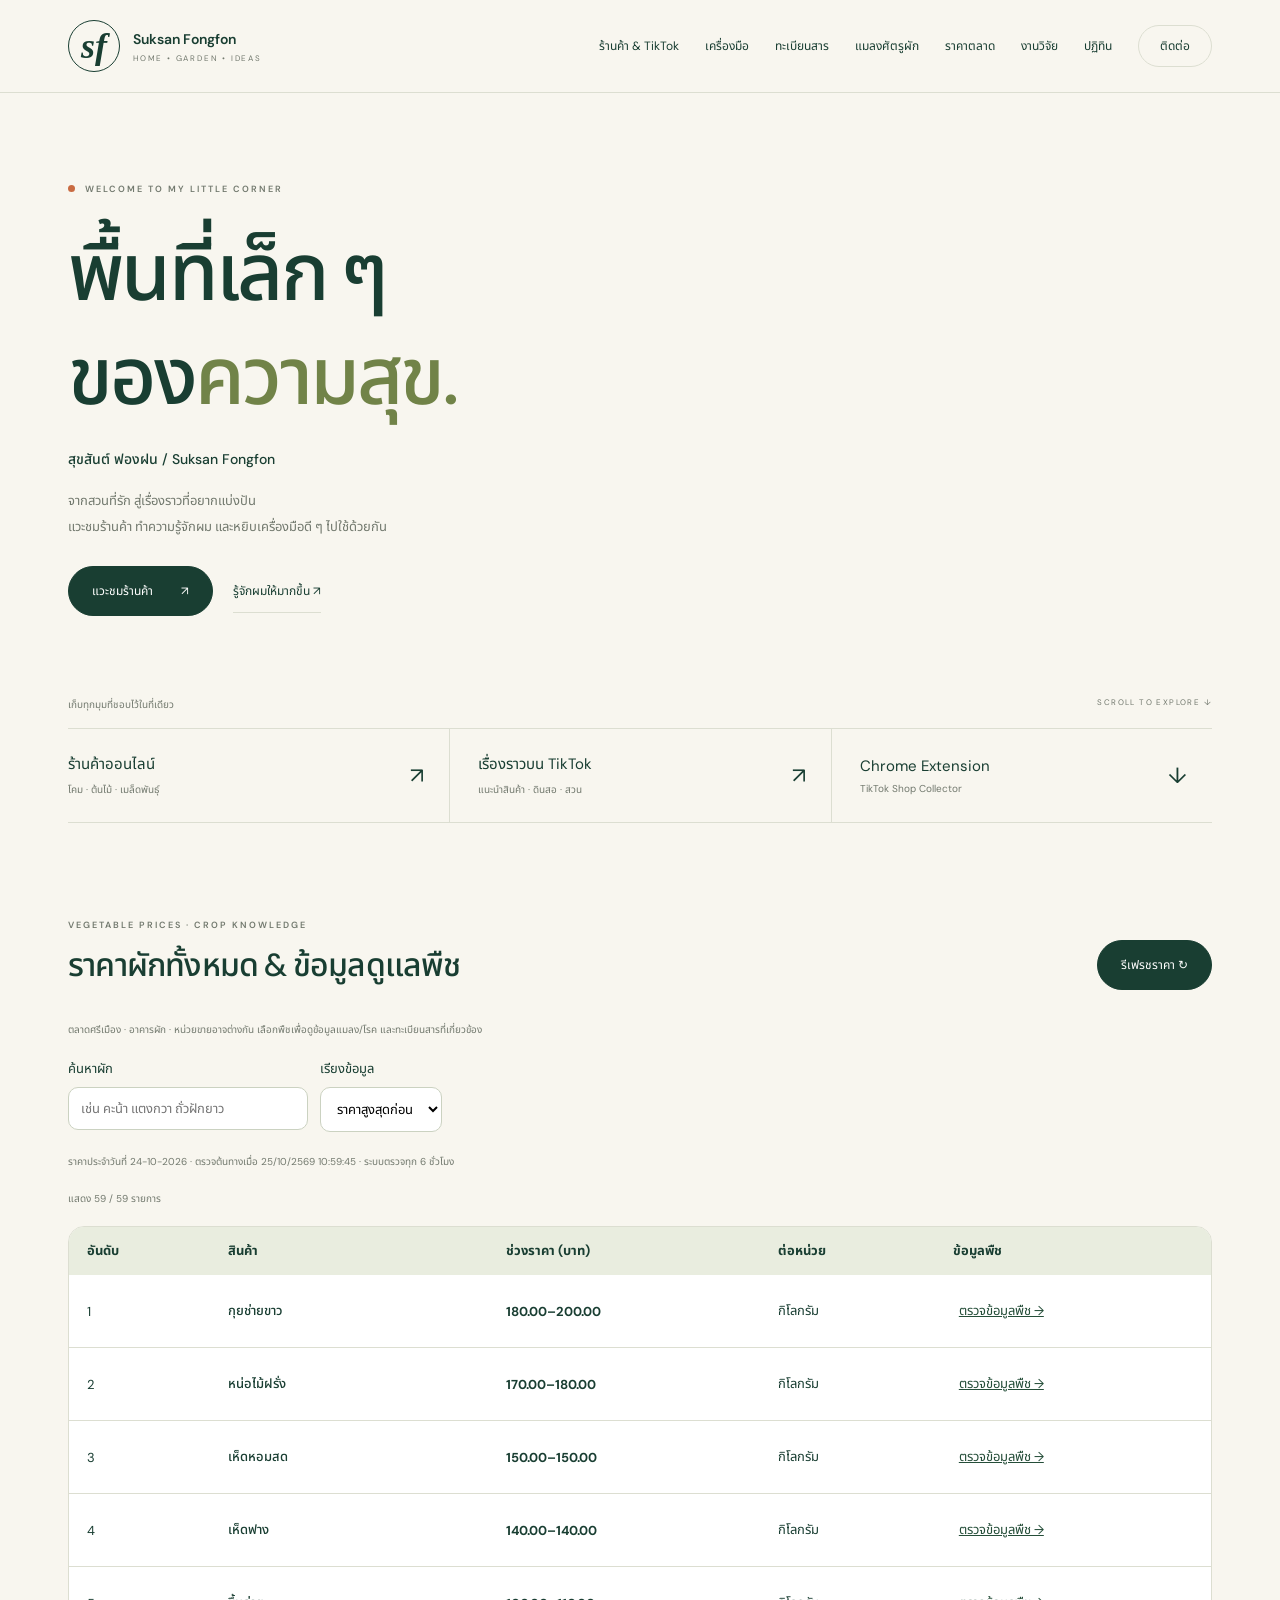
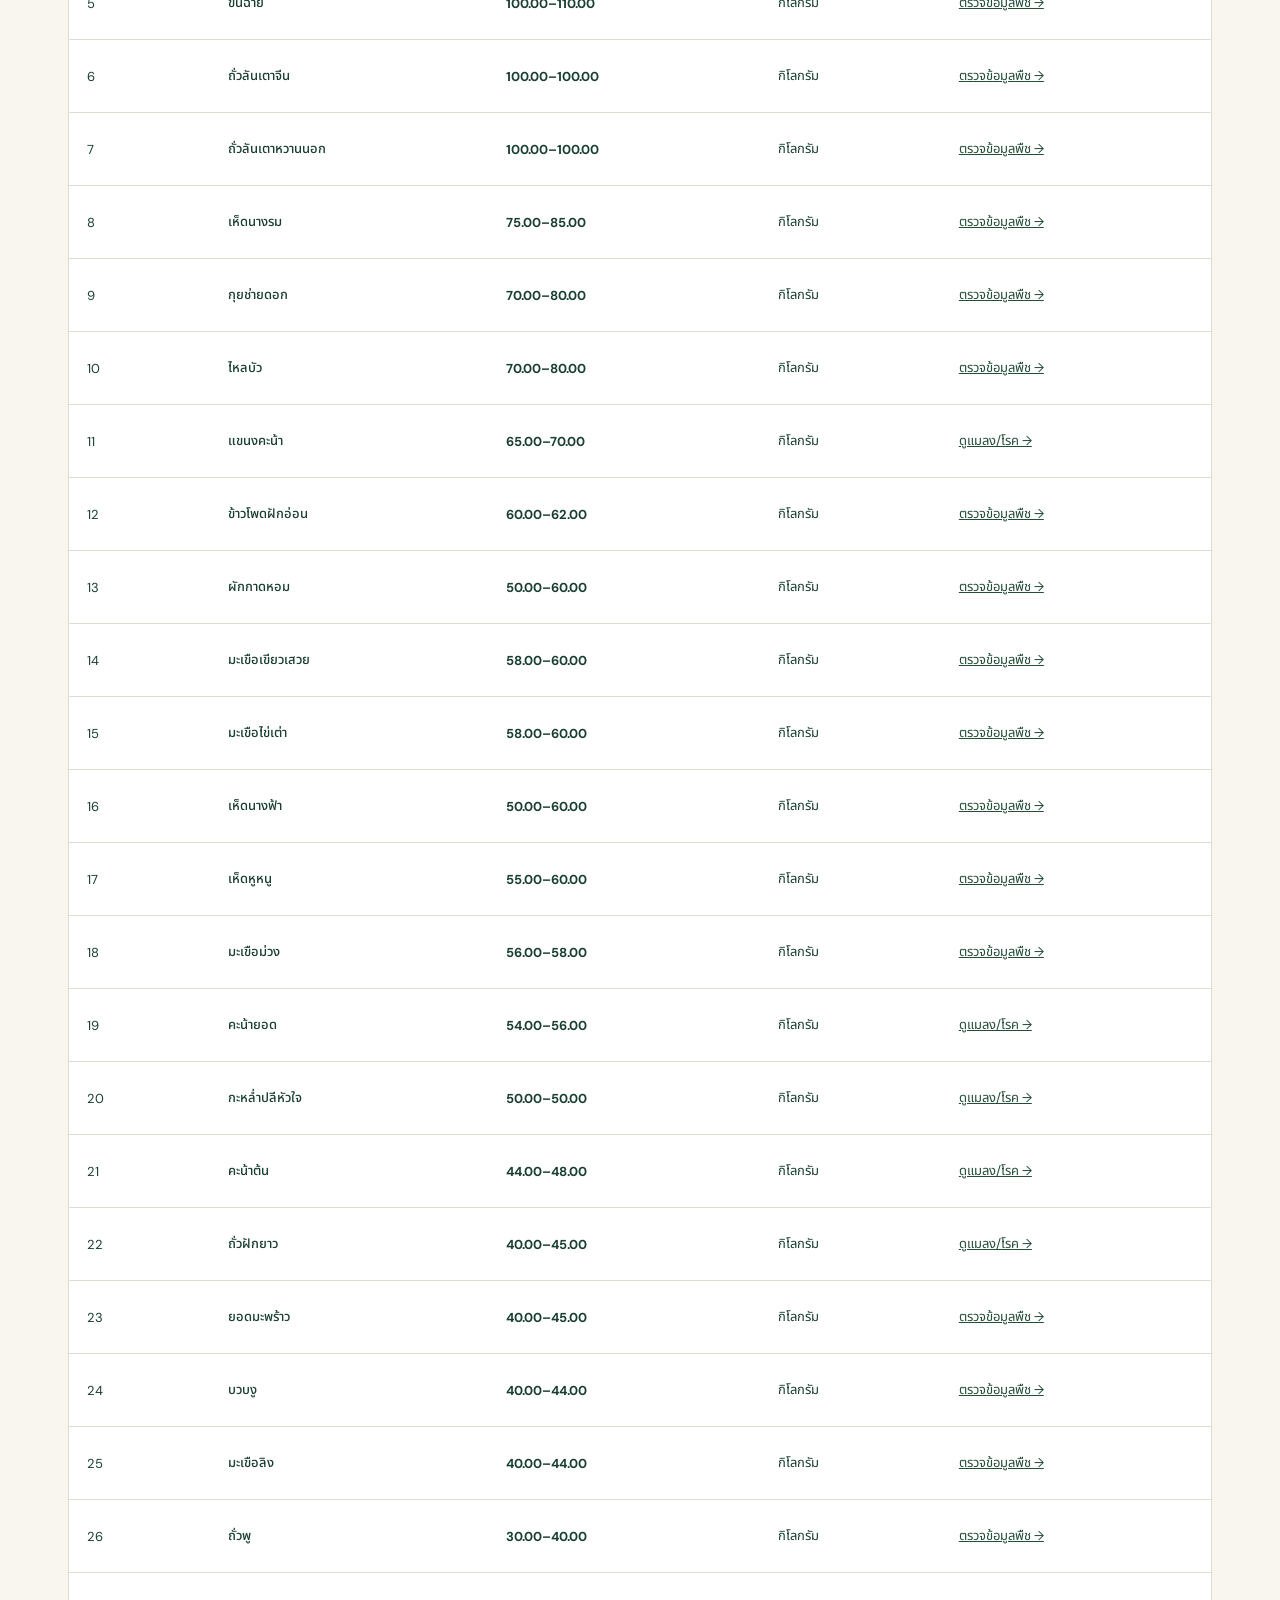
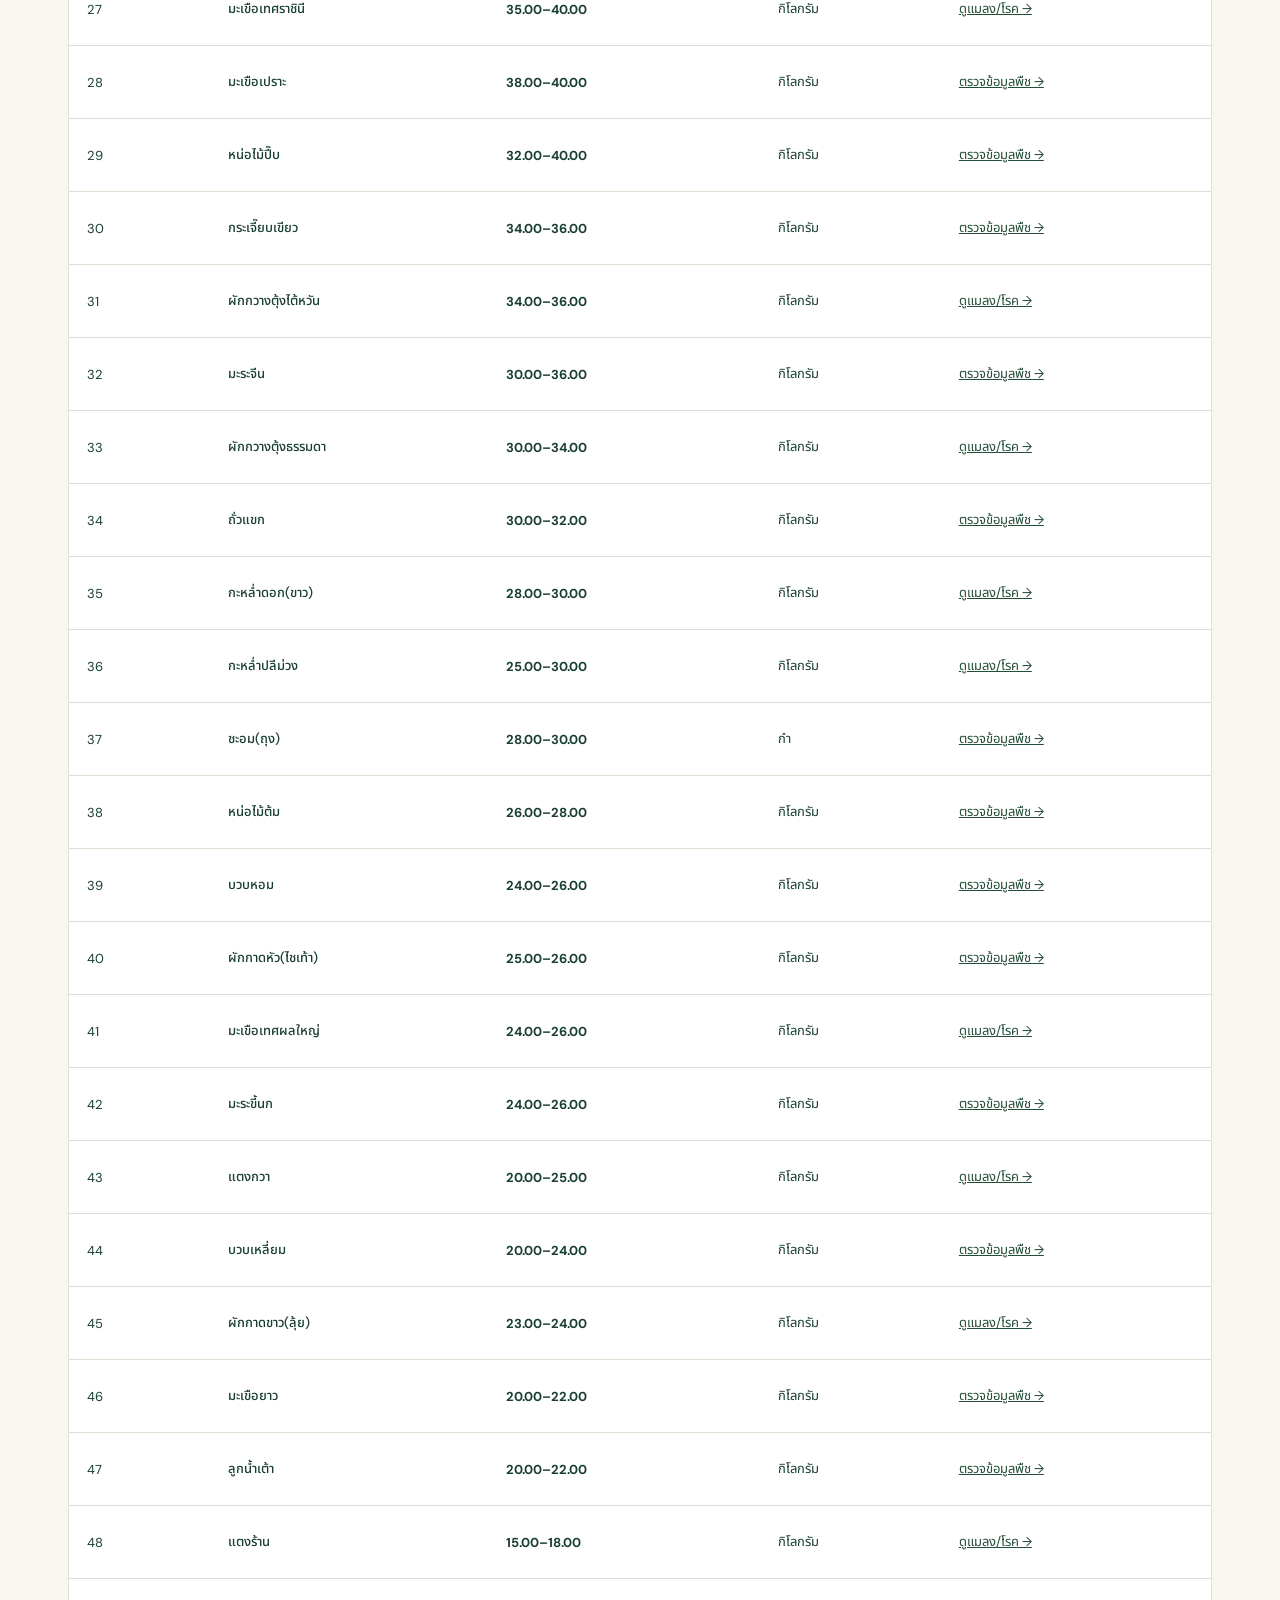
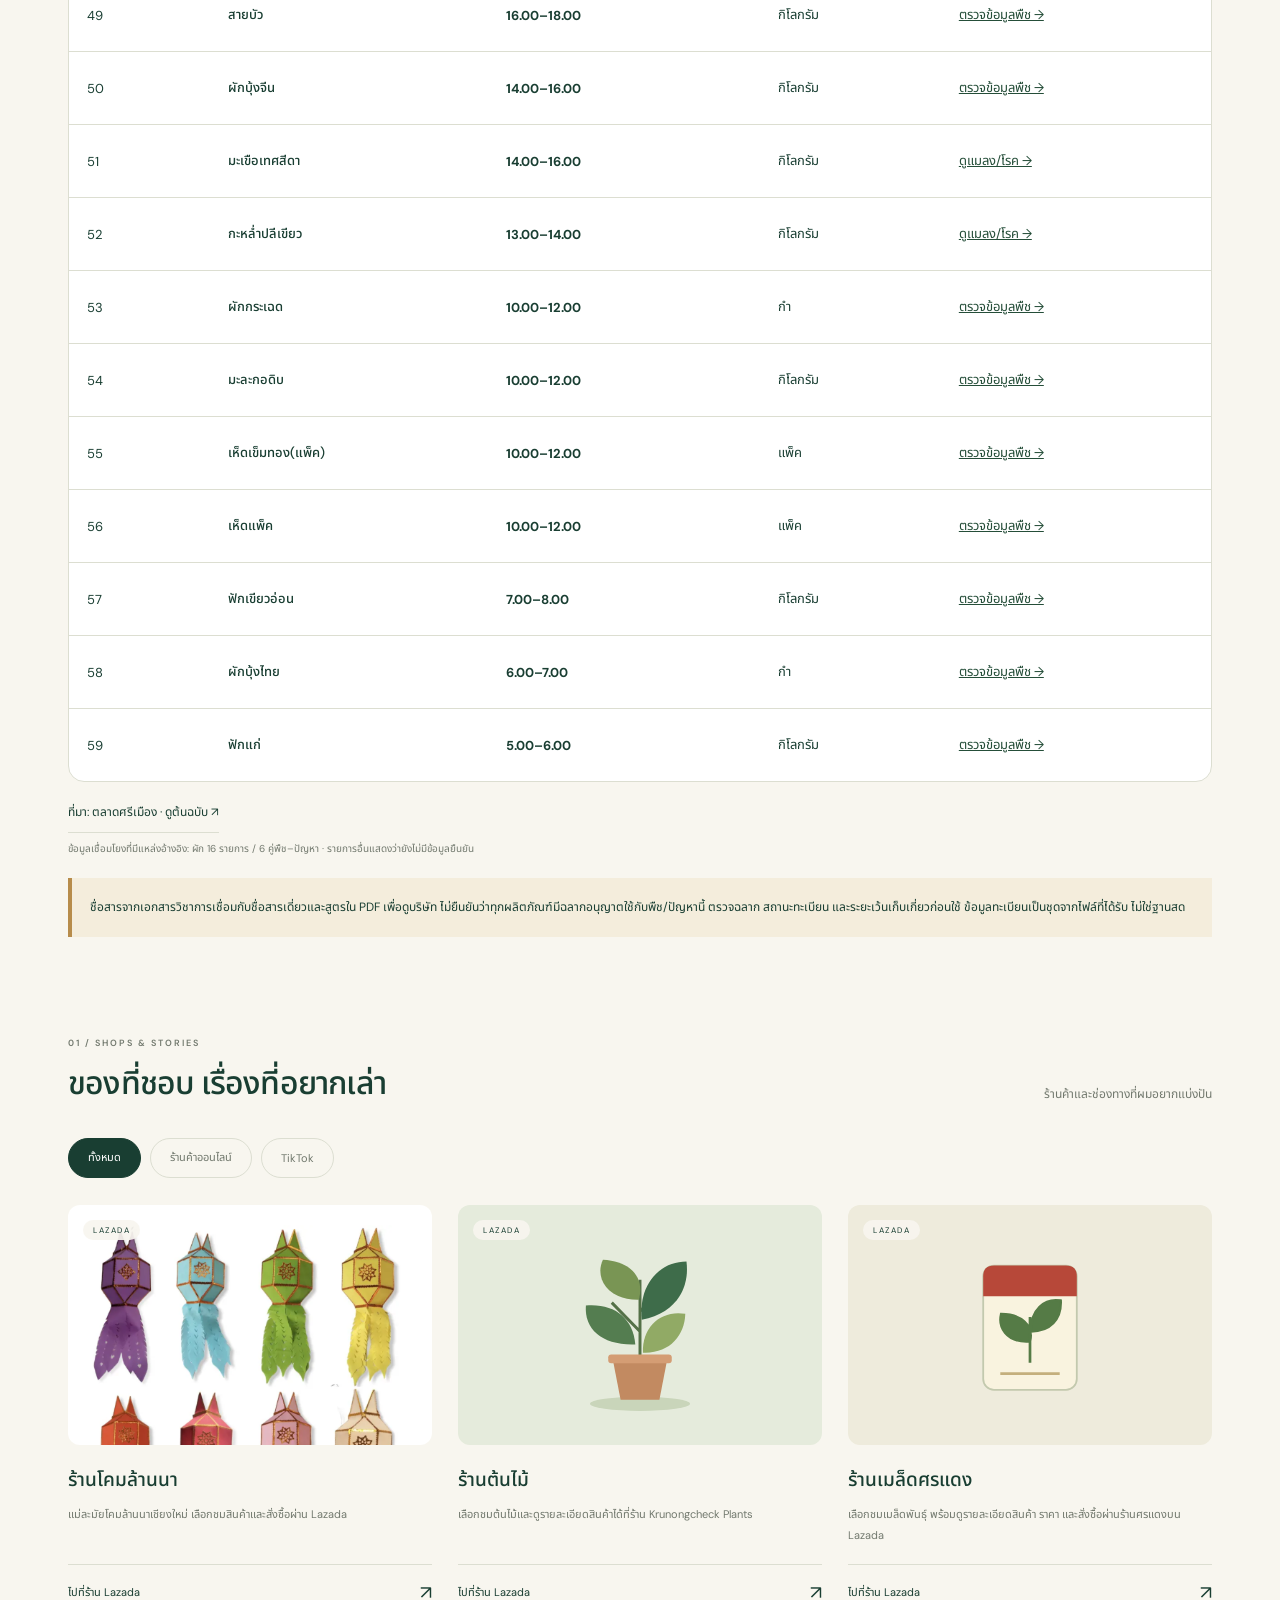
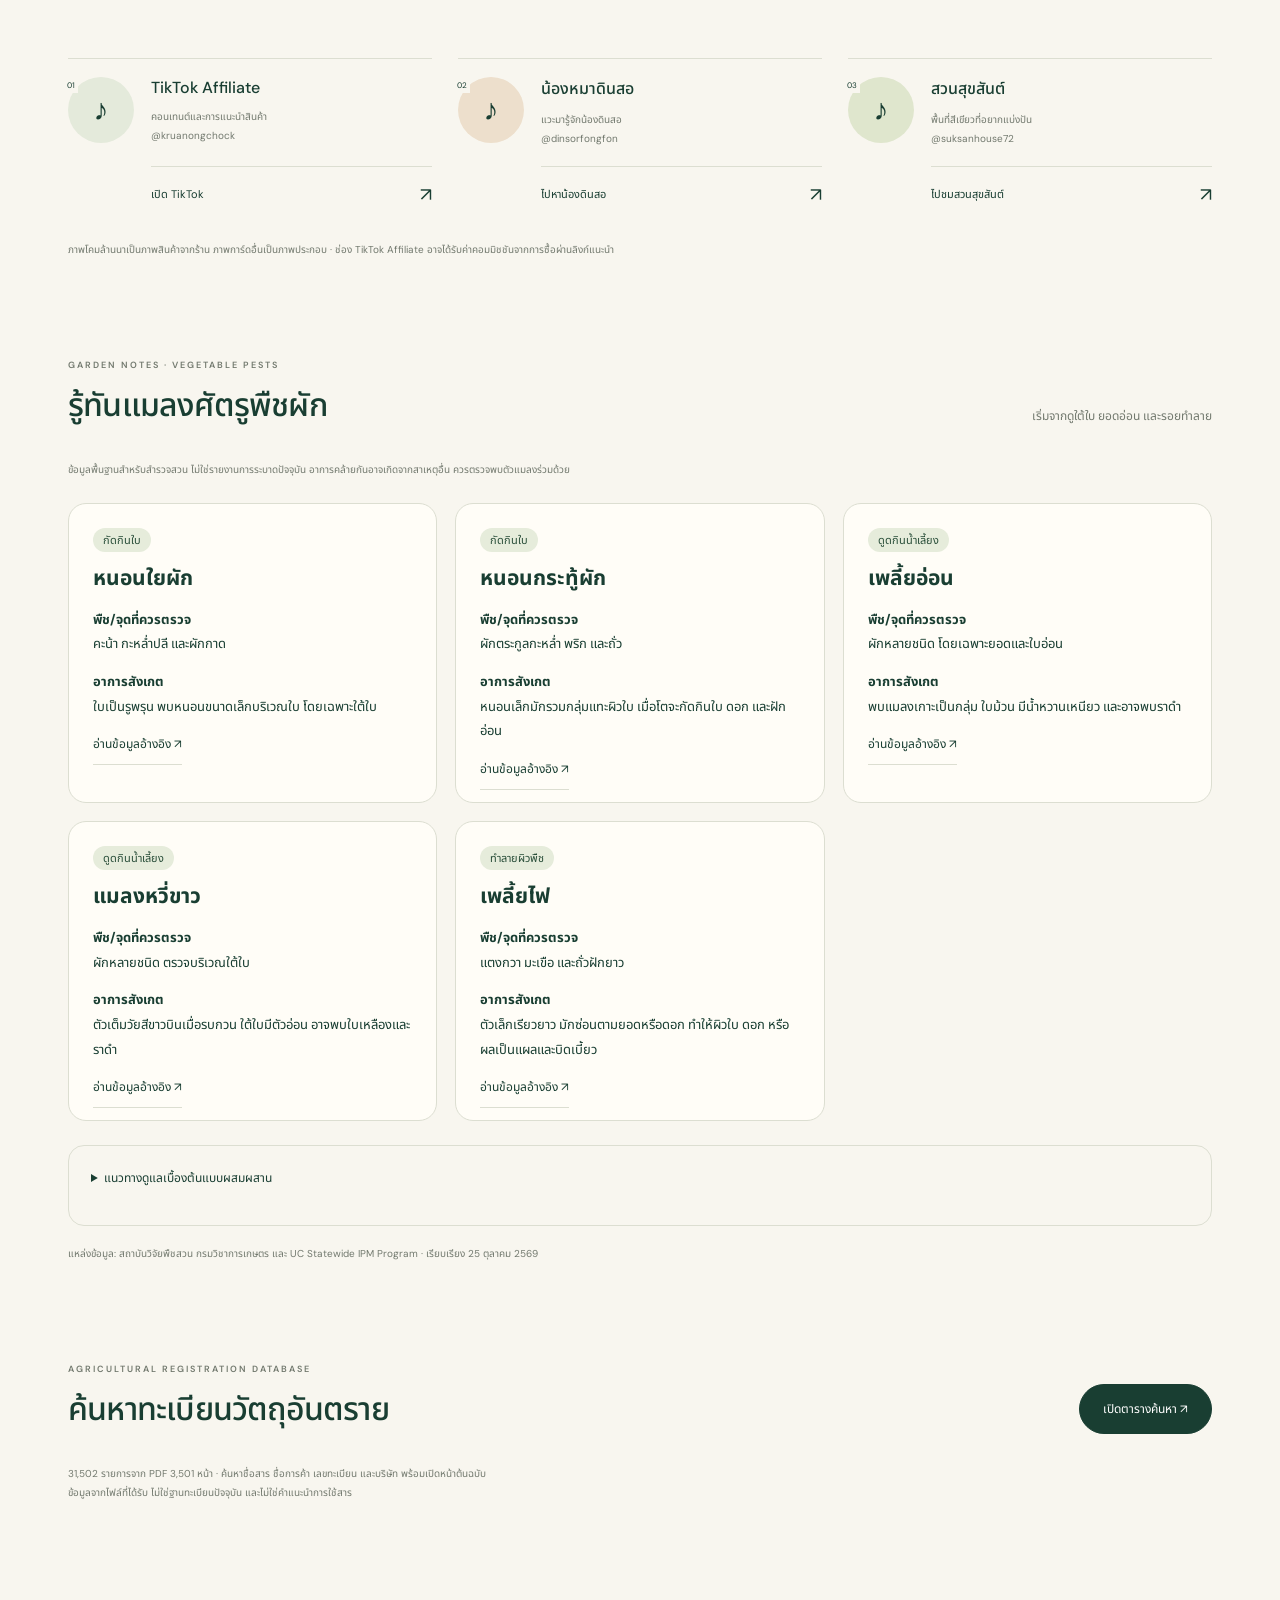
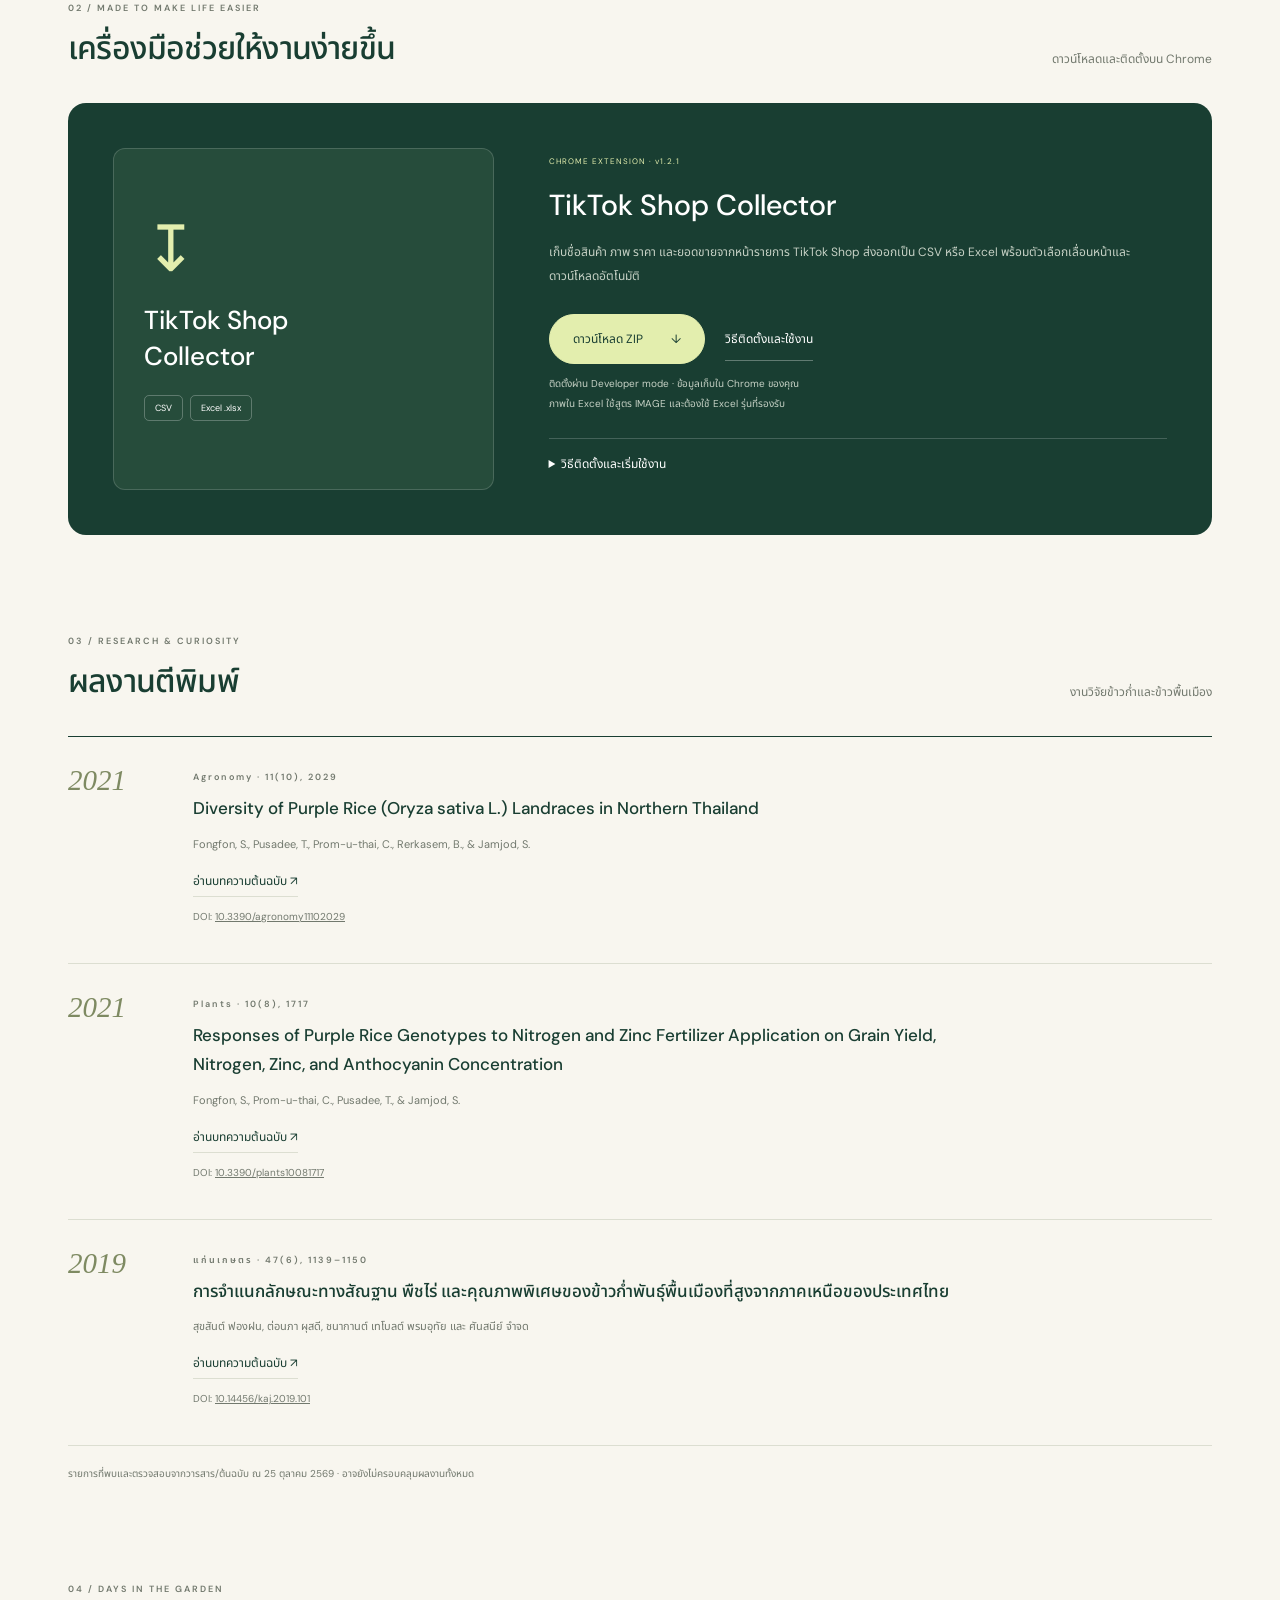
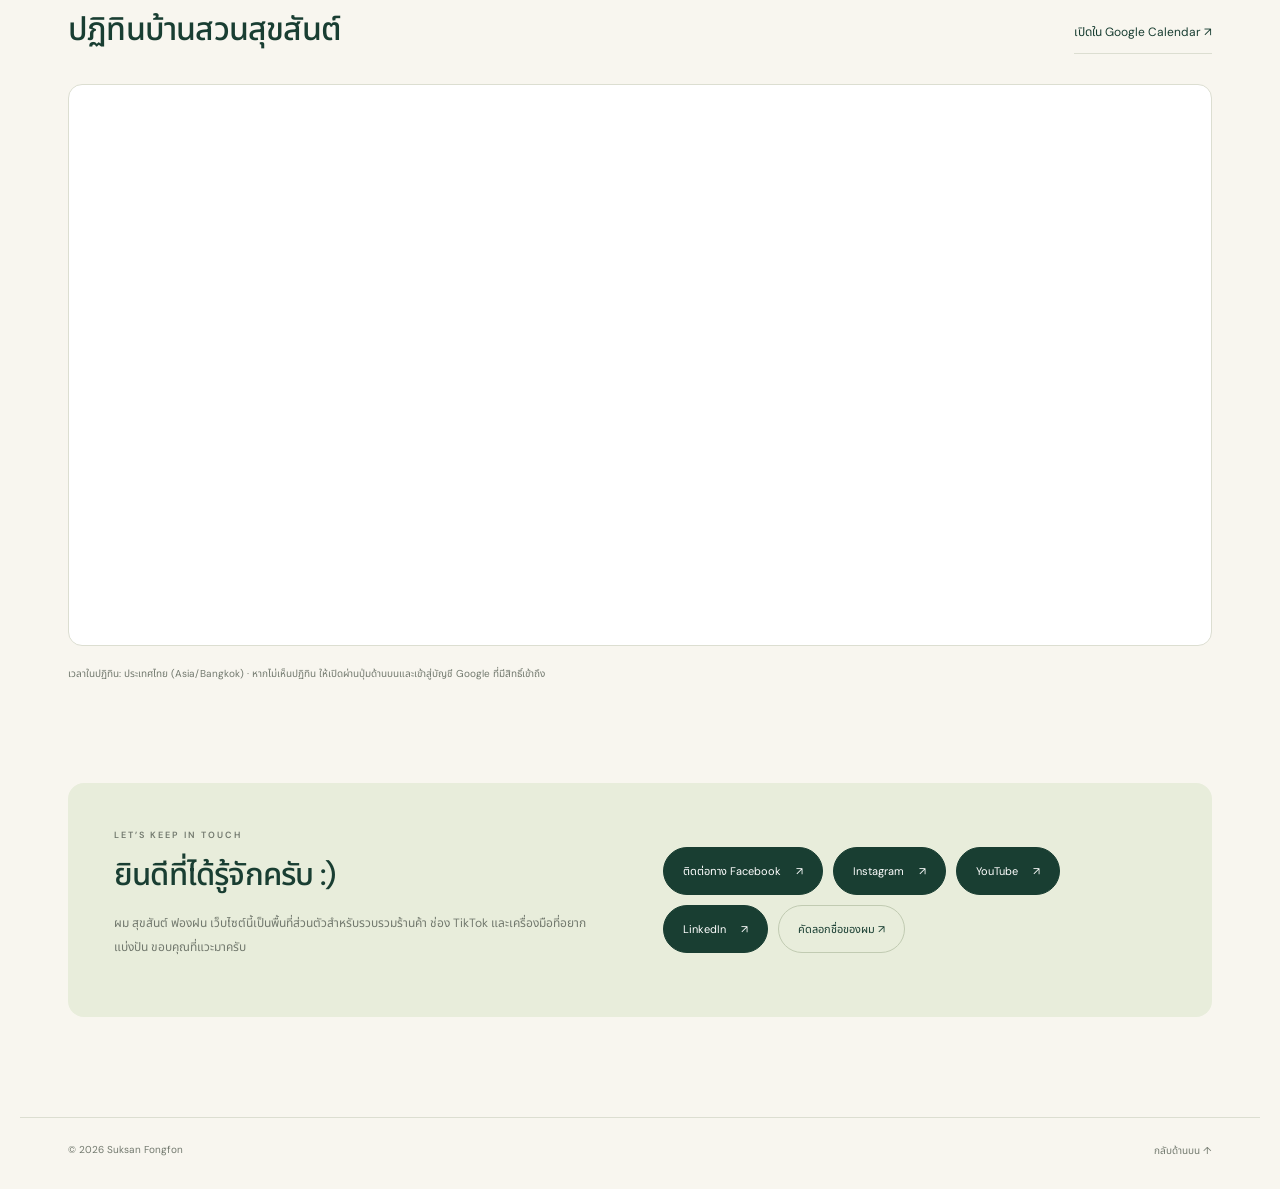
==== commit 578ea5a6: "Show all vegetable prices and link sourced crop problems to registration companies" ====
--- a/index.html
+++ b/index.html
@@ -1,10 +1,7 @@
 <!DOCTYPE html>
 
 <html lang="th"><head><meta charset="utf-8"/><meta content="width=device-width,initial-scale=1" name="viewport"/><meta content="พื้นที่เล็ก ๆ ของสุขสันต์ ฟองฝน — ร้านโคมล้านนา ต้นไม้ เมล็ดพันธุ์ เรื่องราวจากสวน งานวิจัย และเครื่องมือที่อยากแบ่งปัน" name="description"/><meta content="#193e32" name="theme-color"/><title>Suksan Fongfon — สุขสันต์ ฟองฝน</title><link href="style.css" rel="stylesheet"/><style>.price-wrap{overflow-x:auto;background:white;border:1px solid var(--line);border-radius:16px;margin:18px 0}.prices{border-collapse:collapse;width:100%;font-size:13px;text-align:left}.prices th,.prices td{padding:14px 18px;border-bottom:1px solid var(--line)}.prices thead{background:#e9eddf}.prices tbody th{font-weight:500}.prices td:nth-child(3){font-weight:700;color:var(--green);font-variant-numeric:tabular-nums}.prices tr:last-child td,.prices tr:last-child th{border-bottom:0}@media(max-width:540px){.prices th,.prices td{padding:12px 8px;font-size:12px}}
-</style><style>.pest-grid{display:grid;grid-template-columns:repeat(3,minmax(0,1fr));gap:18px;margin-top:24px}.pest-card{background:#fffdf7;border:1px solid var(--line,#dce1d5);border-radius:18px;padding:24px}.pest-card h3{font-size:21px;margin:14px 0}.pest-card p,.pest-care li{font-size:13px;line-height:1.9}.pest-type{font-size:11px;background:#e6ecdb;color:#294e39;border-radius:20px;padding:5px 10px}.pest-care{margin-top:24px;padding:22px;border:1px solid var(--line,#dce1d5);border-radius:16px}.pest-care summary{cursor:pointer;line-height:1.8}nav{flex-wrap:wrap}@media(max-width:850px){.pest-grid{grid-template-columns:repeat(2,minmax(0,1fr))}}@media(max-width:540px){.pest-grid{grid-template-columns:1fr}.bar{height:auto;min-height:72px;padding-top:12px;padding-bottom:12px}nav{gap:4px 12px}}</style></head><body><a class="skip" href="#main">ข้ามไปเนื้อหา</a><header><div class="wrap bar"><a class="brand" href="#home"><span class="brand-mark">sf</span><span class="brand-name">Suksan Fongfon<small>HOME • GARDEN • IDEAS</small></span></a><nav aria-label="เมนูหลัก"><a href="#shop">ร้านค้า &amp; TikTok</a><a href="#extensions">เครื่องมือ</a><a href="registry.html">ทะเบียนสาร</a><a href="#vegetable-pests">แมลงศัตรูผัก</a><a href="#market-prices">ราคาตลาด</a><a href="#publications">งานวิจัย</a><a href="#calendar">ปฏิทิน</a><a href="#about">ติดต่อ</a></nav></div></header><main class="wrap" id="main"><div class="hero hero-text" id="home"><div><div class="eyebrow">WELCOME TO MY LITTLE CORNER</div><h1>พื้นที่เล็ก ๆ<br/>ของ<span>ความสุข.</span></h1><p class="thai">สุขสันต์ ฟองฝน / Suksan Fongfon</p><p class="intro">จากสวนที่รัก สู่เรื่องราวที่อยากแบ่งปัน<br/>แวะชมร้านค้า ทำความรู้จักผม และหยิบเครื่องมือดี ๆ ไปใช้ด้วยกัน</p><div class="actions"><a class="btn" href="#shop">แวะชมร้านค้า <span>↗</span></a><a class="text-link" href="#about">รู้จักผมให้มากขึ้น ↗</a></div></div></div><div class="chapter-label"><span>เก็บทุกมุมที่ชอบไว้ในที่เดียว</span><span>SCROLL TO EXPLORE ↓</span></div><div class="quick"><a data-shortcut="shop" href="#shop"><span>ร้านค้าออนไลน์<small>โคม · ต้นไม้ · เมล็ดพันธุ์</small></span><span class="arrow">↗</span></a><a data-shortcut="tiktok" href="#shop"><span>เรื่องราวบน TikTok<small>แนะนำสินค้า · ดินสอ · สวน</small></span><span class="arrow">↗</span></a><a href="#extensions"><span>Chrome Extension<small>TikTok Shop Collector</small></span><span class="arrow">↓</span></a></div><section id="market-prices"><div class="section-head"><div><div class="eyebrow">SRIMUANG MARKET · VEGETABLE PRICES</div><h2>ราคาสูงสุด 10 อันดับ</h2></div><button class="btn copy" id="refresh-prices">รีเฟรชราคา ↻</button></div><p class="affiliate">ตลาดศรีเมือง · อาคารผัก · เรียงตามราคาสูงสุดของช่วงราคาจากมากไปน้อย<br>หน่วยขายอาจต่างกัน อันดับนี้จึงไม่ได้เปรียบเทียบราคาต่อกิโลกรัมทั้งหมด</p><p class="affiliate" id="price-status" role="status">ข้อมูลวันที่ 24-10-2026 · ข้อมูลจากหน้ารายงาน · กำลังตรวจข้อมูลที่บันทึกล่าสุด…</p><div class="price-wrap"><table class="prices"><caption class="sr-only">10 อันดับราคาผักสูงสุด ตลาดศรีเมือง</caption><thead><tr><th scope="col">อันดับ</th><th scope="col">สินค้า</th><th scope="col">ช่วงราคา (บาท)</th><th scope="col">ต่อหน่วย</th></tr></thead><tbody id="price-rows"><tr><td>1</td><th scope="row">กุยช่ายขาว</th><td>180.00–200.00</td><td>กิโลกรัม</td></tr><tr><td>2</td><th scope="row">หน่อไม้ฝรั่ง</th><td>170.00–180.00</td><td>กิโลกรัม</td></tr><tr><td>3</td><th scope="row">เห็ดหอมสด</th><td>150.00–150.00</td><td>กิโลกรัม</td></tr><tr><td>4</td><th scope="row">เห็ดฟาง</th><td>140.00–140.00</td><td>กิโลกรัม</td></tr><tr><td>5</td><th scope="row">ขึ้นฉ่าย</th><td>100.00–110.00</td><td>กิโลกรัม</td></tr><tr><td>6</td><th scope="row">ถั่วลันเตาจีน</th><td>100.00–100.00</td><td>กิโลกรัม</td></tr><tr><td>7</td><th scope="row">ถั่วลันเตาหวานนอก</th><td>100.00–100.00</td><td>กิโลกรัม</td></tr><tr><td>8</td><th scope="row">เห็ดนางรม</th><td>75.00–85.00</td><td>กิโลกรัม</td></tr><tr><td>9</td><th scope="row">กุยช่ายดอก</th><td>70.00–80.00</td><td>กิโลกรัม</td></tr><tr><td>10</td><th scope="row">ไหลบัว</th><td>70.00–80.00</td><td>กิโลกรัม</td></tr></tbody></table></div><a class="text-link" href="https://www.taladsrimuang.com/site/product/report_all.php?id=1" target="_blank" rel="noopener noreferrer">ที่มา: ตลาดศรีเมือง · ดูราคาทั้งหมด ↗</a><noscript><p>เปิด JavaScript เพื่ออัปเดตราคา ขณะนี้แสดงข้อมูลบันทึกวันที่ 24 ตุลาคม 2569</p></noscript></section><section id="shop"><div class="section-head"><div><div class="eyebrow">01 / SHOPS &amp; STORIES</div><h2>ของที่ชอบ เรื่องที่อยากเล่า</h2></div><p>ร้านค้าและช่องทางที่ผมอยากแบ่งปัน</p></div><div aria-label="กรองช่องทาง" class="filters" role="group"><button aria-pressed="true" class="filter" data-filter="all">ทั้งหมด</button><button aria-pressed="false" class="filter" data-filter="shop">ร้านค้าออนไลน์</button><button aria-pressed="false" class="filter" data-filter="tiktok">TikTok</button></div><div class="grid"><article class="card shop-card" data-category="shop"><div class="visual lantern-products"><span class="pill">LAZADA</span><img alt="โคมล้านนา 8 สี จากร้านแม่ละมัยโคมล้านนาเชียงใหม่" height="460" loading="lazy" src="images/lanna-lanterns.png" width="462"/></div><div class="body"><h3>ร้านโคมล้านนา</h3><p>แม่ละมัยโคมล้านนาเชียงใหม่ เลือกชมสินค้าและสั่งซื้อผ่าน Lazada</p><a class="card-link" href="https://www.lazada.co.th/shop/mae-lamai-chiang-mai" rel="noopener noreferrer" target="_blank">ไปที่ร้าน Lazada<span aria-hidden="true">↗</span><span class="sr-only"> — ร้านโคมล้านนา (เปิดในแท็บใหม่)</span></a></div></article><article class="card shop-card" data-category="shop"><div aria-hidden="true" class="visual"><span class="pill">LAZADA</span><svg aria-hidden="true" height="300" viewbox="0 0 300 340" width="260"><ellipse cx="150" cy="304" fill="#c9d5ba" rx="85" ry="12"></ellipse><path d="M150 234V93m0 88-48-49m48 15 47-48" fill="none" stroke="#547147" stroke-width="5"></path><path d="M148 127C92 128 73 87 87 59c46 2 72 30 61 68" fill="#799554"></path><path d="M153 161c-6-61 31-99 76-99 6 47-19 88-76 99" fill="#3e6c4a"></path><path d="M142 203c-55 2-87-24-84-66 48-4 80 21 84 66" fill="#547d50"></path><path d="M155 217c-2-44 31-73 72-66-1 37-27 68-72 66" fill="#91aa65"></path><path d="M103 225h94l-14 72h-66z" fill="#c28a61"></path><rect fill="#d49d74" height="15" rx="5" width="108" x="96" y="220"></rect></svg></div><div class="body"><h3>ร้านต้นไม้</h3><p>เลือกชมต้นไม้และดูรายละเอียดสินค้าได้ที่ร้าน Krunongcheck Plants</p><a class="card-link" href="https://www.lazada.co.th/shop/krunongcheck-plants" rel="noopener noreferrer" target="_blank">ไปที่ร้าน Lazada<span aria-hidden="true">↗</span><span class="sr-only"> — ร้านต้นไม้ (เปิดในแท็บใหม่)</span></a></div></article><article class="card shop-card" data-category="shop"><div aria-hidden="true" class="visual seeds"><span class="pill">LAZADA</span><svg height="165" viewbox="0 0 200 180" width="165"><rect fill="#f9f3df" height="138" rx="12" stroke="#c3c9ae" stroke-width="2" width="104" x="48" y="24"></rect><path d="M48 36q0-12 12-12h80q12 0 12 12v22H48z" fill="#b74839"></path><path d="M100 132V81m0 27C72 110 65 91 68 78c22 0 36 12 32 30m1-11c0-24 15-37 33-34 1 21-12 34-33 34" fill="#557b46" stroke="#557b46" stroke-width="3"></path><path d="M67 144h66" stroke="#c4af7d" stroke-width="3"></path></svg></div><div class="body"><h3>ร้านเมล็ดศรแดง</h3><p>เลือกชมเมล็ดพันธุ์ พร้อมดูรายละเอียดสินค้า ราคา และสั่งซื้อผ่านร้านศรแดงบน Lazada</p><a class="card-link" href="https://www.lazada.co.th/shop/sorndaengseed" rel="noopener noreferrer" target="_blank">ไปที่ร้าน Lazada<span aria-hidden="true">↗</span><span class="sr-only"> — ร้านเมล็ดศรแดง (เปิดในแท็บใหม่)</span></a></div></article><article class="card story-card" data-category="tiktok"><div aria-hidden="true" class="visual tiktok"><span class="story-number">01</span><span class="story-symbol">♪</span></div><div class="body"><h3>TikTok Affiliate</h3><p>คอนเทนต์และการแนะนำสินค้า<br/>@kruanongchock</p><a class="card-link" href="https://www.tiktok.com/@kruanongchock" rel="noopener noreferrer" target="_blank">เปิด TikTok<span aria-hidden="true">↗</span><span class="sr-only"> — TikTok Affiliate (เปิดในแท็บใหม่)</span></a></div></article><article class="card story-card" data-category="tiktok"><div aria-hidden="true" class="visual warm"><span class="story-number">02</span><span class="story-symbol">♪</span></div><div class="body"><h3>น้องหมาดินสอ</h3><p>แวะมารู้จักน้องดินสอ<br/>@dinsorfongfon</p><a class="card-link" href="https://www.tiktok.com/@dinsorfongfon" rel="noopener noreferrer" target="_blank">ไปหาน้องดินสอ<span aria-hidden="true">↗</span><span class="sr-only"> — น้องหมาดินสอ (เปิดในแท็บใหม่)</span></a></div></article><article class="card story-card" data-category="tiktok"><div aria-hidden="true" class="visual"><span class="story-number">03</span><span class="story-symbol">♪</span></div><div class="body"><h3>สวนสุขสันต์</h3><p>พื้นที่สีเขียวที่อยากแบ่งปัน<br/>@suksanhouse72</p><a class="card-link" href="https://www.tiktok.com/@suksanhouse72" rel="noopener noreferrer" target="_blank">ไปชมสวนสุขสันต์<span aria-hidden="true">↗</span><span class="sr-only"> — สวนสุขสันต์ (เปิดในแท็บใหม่)</span></a></div></article></div><p class="affiliate">ภาพโคมล้านนาเป็นภาพสินค้าจากร้าน ภาพการ์ดอื่นเป็นภาพประกอบ · ช่อง TikTok Affiliate อาจได้รับค่าคอมมิชชันจากการซื้อผ่านลิงก์แนะนำ</p><span class="sr-only" id="filter-status" role="status"></span></section><section id="vegetable-pests"><div class="section-head"><div><div class="eyebrow">GARDEN NOTES · VEGETABLE PESTS</div><h2>รู้ทันแมลงศัตรูพืชผัก</h2></div><p>เริ่มจากดูใต้ใบ ยอดอ่อน และรอยทำลาย</p></div><p class="affiliate">ข้อมูลพื้นฐานสำหรับสำรวจสวน ไม่ใช่รายงานการระบาดปัจจุบัน อาการคล้ายกันอาจเกิดจากสาเหตุอื่น ควรตรวจพบตัวแมลงร่วมด้วย</p><div class="pest-grid"><article class="pest-card"><span class="pest-type">กัดกินใบ</span><h3>หนอนใยผัก</h3><p><strong>พืช/จุดที่ควรตรวจ</strong><br>คะน้า กะหล่ำปลี และผักกาด</p><p><strong>อาการสังเกต</strong><br>ใบเป็นรูพรุน พบหนอนขนาดเล็กบริเวณใบ โดยเฉพาะใต้ใบ</p><a class="text-link" href="https://insect.nppcthailand.com/index.php" target="_blank" rel="noopener noreferrer">อ่านข้อมูลอ้างอิง ↗<span class="sr-only"> — หนอนใยผัก (เปิดในแท็บใหม่)</span></a></article><article class="pest-card"><span class="pest-type">กัดกินใบ</span><h3>หนอนกระทู้ผัก</h3><p><strong>พืช/จุดที่ควรตรวจ</strong><br>ผักตระกูลกะหล่ำ พริก และถั่ว</p><p><strong>อาการสังเกต</strong><br>หนอนเล็กมักรวมกลุ่มแทะผิวใบ เมื่อโตจะกัดกินใบ ดอก และฝักอ่อน</p><a class="text-link" href="https://insect.nppcthailand.com/index.php" target="_blank" rel="noopener noreferrer">อ่านข้อมูลอ้างอิง ↗<span class="sr-only"> — หนอนกระทู้ผัก (เปิดในแท็บใหม่)</span></a></article><article class="pest-card"><span class="pest-type">ดูดกินน้ำเลี้ยง</span><h3>เพลี้ยอ่อน</h3><p><strong>พืช/จุดที่ควรตรวจ</strong><br>ผักหลายชนิด โดยเฉพาะยอดและใบอ่อน</p><p><strong>อาการสังเกต</strong><br>พบแมลงเกาะเป็นกลุ่ม ใบม้วน มีน้ำหวานเหนียว และอาจพบราดำ</p><a class="text-link" href="https://ipm.ucanr.edu/home-and-landscape/aphids/" target="_blank" rel="noopener noreferrer">อ่านข้อมูลอ้างอิง ↗<span class="sr-only"> — เพลี้ยอ่อน (เปิดในแท็บใหม่)</span></a></article><article class="pest-card"><span class="pest-type">ดูดกินน้ำเลี้ยง</span><h3>แมลงหวี่ขาว</h3><p><strong>พืช/จุดที่ควรตรวจ</strong><br>ผักหลายชนิด ตรวจบริเวณใต้ใบ</p><p><strong>อาการสังเกต</strong><br>ตัวเต็มวัยสีขาวบินเมื่อรบกวน ใต้ใบมีตัวอ่อน อาจพบใบเหลืองและราดำ</p><a class="text-link" href="https://ipm.ucanr.edu/home-and-landscape/whiteflies/" target="_blank" rel="noopener noreferrer">อ่านข้อมูลอ้างอิง ↗<span class="sr-only"> — แมลงหวี่ขาว (เปิดในแท็บใหม่)</span></a></article><article class="pest-card"><span class="pest-type">ทำลายผิวพืช</span><h3>เพลี้ยไฟ</h3><p><strong>พืช/จุดที่ควรตรวจ</strong><br>แตงกวา มะเขือ และถั่วฝักยาว</p><p><strong>อาการสังเกต</strong><br>ตัวเล็กเรียวยาว มักซ่อนตามยอดหรือดอก ทำให้ผิวใบ ดอก หรือผลเป็นแผลและบิดเบี้ยว</p><a class="text-link" href="https://ipm.ucanr.edu/home-and-landscape/thrips/" target="_blank" rel="noopener noreferrer">อ่านข้อมูลอ้างอิง ↗<span class="sr-only"> — เพลี้ยไฟ (เปิดในแท็บใหม่)</span></a></article></div><details class="pest-care"><summary>แนวทางดูแลเบื้องต้นแบบผสมผสาน</summary><ul><li>ตรวจใบทั้งสองด้านและยอดอ่อนอย่างสม่ำเสมอ บันทึกพืช อาการ และจำนวนที่พบ</li><li>สำหรับเพลี้ยอ่อน ใช้น้ำฉีดไล่บนต้นที่แข็งแรง หรือเด็ดส่วนที่พบแมลงหนาแน่นออกอย่างเหมาะสม</li><li>อนุรักษ์แมลงศัตรูธรรมชาติ เช่น แมลงเต่าทองและแมลงช้างปีกใส หลีกเลี่ยงการใช้สารแบบครอบจักรวาลโดยไม่จำเป็น</li><li>หากระบุชนิดไม่ได้หรือเสียหายเพิ่มขึ้น ถ่ายภาพตัวแมลงและรอยทำลายเพื่อนำไปปรึกษาเจ้าหน้าที่เกษตรในพื้นที่</li></ul></details><p class="affiliate">แหล่งข้อมูล: สถาบันวิจัยพืชสวน กรมวิชาการเกษตร และ UC Statewide IPM Program · เรียบเรียง 25 ตุลาคม 2569</p></section><section id="registry"><div class="section-head"><div><div class="eyebrow">AGRICULTURAL REGISTRATION DATABASE</div><h2>ค้นหาทะเบียนวัตถุอันตราย</h2></div><a class="btn" href="registry.html">เปิดตารางค้นหา ↗</a></div><p class="affiliate">31,502 รายการจาก PDF 3,501 หน้า · ค้นหาชื่อสาร ชื่อการค้า เลขทะเบียน และบริษัท พร้อมเปิดหน้าต้นฉบับ<br>ข้อมูลจากไฟล์ที่ได้รับ ไม่ใช่ฐานทะเบียนปัจจุบัน และไม่ใช่คำแนะนำการใช้สาร</p></section><section id="extensions"><div class="section-head"><div><div class="eyebrow">02 / MADE TO MAKE LIFE EASIER</div><h2>เครื่องมือช่วยให้งานง่ายขึ้น</h2></div><p>ดาวน์โหลดและติดตั้งบน Chrome</p></div><div class="tool"><div aria-hidden="true" class="tool-visual"><div class="tool-icon">↧</div><strong>TikTok Shop<br/>Collector</strong><div class="file-badges"><span>CSV</span><span>Excel .xlsx</span></div></div><div><span class="badge">CHROME EXTENSION · v1.2.1</span><h3>TikTok Shop Collector</h3><p>เก็บชื่อสินค้า ภาพ ราคา และยอดขายจากหน้ารายการ TikTok Shop ส่งออกเป็น CSV หรือ Excel พร้อมตัวเลือกเลื่อนหน้าและดาวน์โหลดอัตโนมัติ</p><div class="actions"><a class="btn" download="" href="downloads/tiktok-shop-collector-v1.2.1.zip">ดาวน์โหลด ZIP <span>↓</span></a><button class="text-link" id="show-install" style="border:0;border-bottom:1px solid #bdc9ae;background:none;color:inherit">วิธีติดตั้งและใช้งาน</button></div><p class="tool-foot">ติดตั้งผ่าน Developer mode · ข้อมูลเก็บใน Chrome ของคุณ<br/>ภาพใน Excel ใช้สูตร IMAGE และต้องใช้ Excel รุ่นที่รองรับ</p><details id="extension-install" style="margin-top:24px"><summary style="cursor:pointer">วิธีติดตั้งและเริ่มใช้งาน</summary><ol style="font-size:14px;line-height:1.9;padding-left:22px"><li>ดาวน์โหลดและแตกไฟล์ ZIP</li><li>เปิด <code>chrome://extensions</code> ใน Chrome แล้วเปิด Developer mode</li><li>กด Load unpacked แล้วเลือกโฟลเดอร์ <code>tiktok-shop-collector</code> ที่มีไฟล์ <code>manifest.json</code></li><li>เปิดหน้ารายการสินค้าบน TikTok Shop แล้วเปิดส่วนขยาย</li><li>เลือกรูปแบบ CSV หรือ Excel แล้วกด “เก็บสินค้าจากแท็บนี้” โดยเปิดแท็บสินค้าไว้ระหว่างเก็บ</li></ol><p style="font-size:12px">การเก็บข้อมูลขึ้นอยู่กับโครงสร้างหน้า TikTok และสินค้าที่โหลดได้ จึงอาจเก็บได้ไม่ครบ ยังไม่ได้ยืนยันการทำงานบนหน้า TikTok Shop จริงตามเอกสารของรุ่นนี้</p></details></div></div></section><section id="publications"><div class="section-head"><div><div class="eyebrow">03 / RESEARCH &amp; CURIOSITY</div><h2>ผลงานตีพิมพ์</h2></div><p>งานวิจัยข้าวก่ำและข้าวพื้นเมือง</p></div><div class="publication-list"><article class="publication"><span class="pub-year">2021</span><div><span class="eyebrow">Agronomy · 11(10), 2029</span><h3>Diversity of Purple Rice (Oryza sativa L.) Landraces in Northern Thailand</h3><p>Fongfon, S., Pusadee, T., Prom-u-thai, C., Rerkasem, B., &amp; Jamjod, S.</p><a class="text-link" href="https://doi.org/10.3390/agronomy11102029" rel="noopener noreferrer" target="_blank">อ่านบทความต้นฉบับ ↗<span class="sr-only"> (เปิดในแท็บใหม่)</span></a><p class="pub-doi">DOI: <a href="https://doi.org/10.3390/agronomy11102029" rel="noopener noreferrer" target="_blank">10.3390/agronomy11102029</a></p></div></article><article class="publication"><span class="pub-year">2021</span><div><span class="eyebrow">Plants · 10(8), 1717</span><h3>Responses of Purple Rice Genotypes to Nitrogen and Zinc Fertilizer Application on Grain Yield, Nitrogen, Zinc, and Anthocyanin Concentration</h3><p>Fongfon, S., Prom-u-thai, C., Pusadee, T., &amp; Jamjod, S.</p><a class="text-link" href="https://pmc.ncbi.nlm.nih.gov/articles/PMC8400487/" rel="noopener noreferrer" target="_blank">อ่านบทความต้นฉบับ ↗<span class="sr-only"> (เปิดในแท็บใหม่)</span></a><p class="pub-doi">DOI: <a href="https://doi.org/10.3390/plants10081717" rel="noopener noreferrer" target="_blank">10.3390/plants10081717</a></p></div></article><article class="publication"><span class="pub-year">2019</span><div><span class="eyebrow">แก่นเกษตร · 47(6), 1139–1150</span><h3>การจำแนกลักษณะทางสัณฐาน พืชไร่ และคุณภาพพิเศษของข้าวก่ำพันธุ์พื้นเมืองที่สูงจากภาคเหนือของประเทศไทย</h3><p>สุขสันต์ ฟองฝน, ต่อนภา ผุสดี, ชนากานต์ เทโบลต์ พรมอุทัย และ ศันสนีย์ จำจด</p><a class="text-link" href="https://li01.tci-thaijo.org/index.php/agkasetkaj/article/download/250033/170915/876105" rel="noopener noreferrer" target="_blank">อ่านบทความต้นฉบับ ↗<span class="sr-only"> (เปิดในแท็บใหม่)</span></a><p class="pub-doi">DOI: <a href="https://doi.org/10.14456/kaj.2019.101" rel="noopener noreferrer" target="_blank">10.14456/kaj.2019.101</a></p></div></article></div><p class="affiliate">รายการที่พบและตรวจสอบจากวารสาร/ต้นฉบับ ณ 25 ตุลาคม 2569 · อาจยังไม่ครอบคลุมผลงานทั้งหมด</p></section><section id="calendar"><div class="section-head"><div><div class="eyebrow">04 / DAYS IN THE GARDEN</div><h2>ปฏิทินบ้านสวนสุขสันต์</h2></div><a class="text-link" href="https://calendar.google.com/calendar/embed?src=9a355e8a24f54a51d1759572230294ccf8d836bc2b99ca1b15ed2314119b9fc1%40group.calendar.google.com&amp;ctz=Asia%2FBangkok" rel="noopener noreferrer" target="_blank">เปิดใน Google Calendar ↗<span class="sr-only"> (เปิดในแท็บใหม่)</span></a></div><div class="calendar-frame"><iframe height="600" loading="lazy" referrerpolicy="strict-origin-when-cross-origin" src="https://calendar.google.com/calendar/embed?src=9a355e8a24f54a51d1759572230294ccf8d836bc2b99ca1b15ed2314119b9fc1%40group.calendar.google.com&amp;ctz=Asia%2FBangkok" style="border:0" title="ปฏิทินบ้านสวนสุขสันต์" width="800"></iframe></div><p class="affiliate">เวลาในปฏิทิน: ประเทศไทย (Asia/Bangkok) · หากไม่เห็นปฏิทิน ให้เปิดผ่านปุ่มด้านบนและเข้าสู่บัญชี Google ที่มีสิทธิ์เข้าถึง</p></section><section class="about" id="about"><div><div class="eyebrow">LET’S KEEP IN TOUCH</div><h2>ยินดีที่ได้รู้จักครับ :)</h2><p>ผม สุขสันต์ ฟองฝน เว็บไซต์นี้เป็นพื้นที่ส่วนตัวสำหรับรวบรวมร้านค้า ช่อง TikTok และเครื่องมือที่อยากแบ่งปัน ขอบคุณที่แวะมาครับ</p><div class="status" id="status" role="status"></div></div><div class="actions"><a class="btn" href="https://www.facebook.com/suksan.fongfon31" rel="noopener noreferrer" target="_blank">ติดต่อทาง Facebook <span aria-hidden="true">↗</span><span class="sr-only"> (เปิดในแท็บใหม่)</span></a><a class="btn" href="https://www.instagram.com/suksanfongfon.31/" rel="noopener noreferrer" target="_blank">Instagram <span aria-hidden="true">↗</span><span class="sr-only"> @suksanfongfon.31 (เปิดในแท็บใหม่)</span></a><a class="btn" href="https://www.youtube.com/@suksanfongfon.31/" rel="noopener noreferrer" target="_blank">YouTube <span aria-hidden="true">↗</span><span class="sr-only"> @suksanfongfon.31 (เปิดในแท็บใหม่)</span></a><a class="btn" href="https://www.linkedin.com/in/suksan-fongfon-03414829a/" rel="noopener noreferrer" target="_blank">LinkedIn <span aria-hidden="true">↗</span><span class="sr-only"> — Suksan Fongfon (เปิดในแท็บใหม่)</span></a><button class="btn copy" id="copy">คัดลอกชื่อของผม ↗</button></div></section></main><footer class="wrap"><span>© <span id="year">2026</span> Suksan Fongfon</span><a href="#home">กลับด้านบน ↑</a></footer><script>
+</style><style>.pest-grid{display:grid;grid-template-columns:repeat(3,minmax(0,1fr));gap:18px;margin-top:24px}.pest-card{background:#fffdf7;border:1px solid var(--line,#dce1d5);border-radius:18px;padding:24px}.pest-card h3{font-size:21px;margin:14px 0}.pest-card p,.pest-care li{font-size:13px;line-height:1.9}.pest-type{font-size:11px;background:#e6ecdb;color:#294e39;border-radius:20px;padding:5px 10px}.pest-care{margin-top:24px;padding:22px;border:1px solid var(--line,#dce1d5);border-radius:16px}.pest-care summary{cursor:pointer;line-height:1.8}nav{flex-wrap:wrap}@media(max-width:850px){.pest-grid{grid-template-columns:repeat(2,minmax(0,1fr))}}@media(max-width:540px){.pest-grid{grid-template-columns:1fr}.bar{height:auto;min-height:72px;padding-top:12px;padding-bottom:12px}nav{gap:4px 12px}}</style><style>.crop-controls,.crop-actions{display:flex;gap:12px;flex-wrap:wrap;margin:20px 0}.crop-controls label{display:flex;flex-direction:column;gap:8px;font-size:13px}.crop-controls input,.crop-controls select,.linked-products select{font:inherit;padding:12px;border:1px solid #cbd2c1;border-radius:10px;max-width:100%;background:white}.crop-link{background:none;border:0;color:#254e39;text-decoration:underline;cursor:pointer;font:inherit;min-height:44px;text-align:left}.crop-detail{margin-top:25px;padding:25px;border:1px solid #cbd2c1;border-radius:18px;background:#fffdf8;scroll-margin-top:150px}.crop-detail p{font-size:13px;line-height:1.9}.crop-detail details{margin:18px 0;padding:18px;border:1px solid #dce1d5;border-radius:12px}.crop-detail summary{cursor:pointer;line-height:1.9;font-weight:600}.crop-detail .btn{font-size:12px;min-height:44px}.registry-note{background:#f4eddc;padding:18px;border-left:4px solid #b78c4b;font-size:12px;line-height:1.9;margin-top:20px}.linked-products table{min-width:760px}.price-wrap{overflow-x:auto}.crop-controls input{min-width:240px}@media(max-width:540px){.prices{min-width:540px}.crop-detail{padding:16px}}</style></head><body><a class="skip" href="#main">ข้ามไปเนื้อหา</a><header><div class="wrap bar"><a class="brand" href="#home"><span class="brand-mark">sf</span><span class="brand-name">Suksan Fongfon<small>HOME • GARDEN • IDEAS</small></span></a><nav aria-label="เมนูหลัก"><a href="#shop">ร้านค้า &amp; TikTok</a><a href="#extensions">เครื่องมือ</a><a href="registry.html">ทะเบียนสาร</a><a href="#vegetable-pests">แมลงศัตรูผัก</a><a href="#market-prices">ราคาตลาด</a><a href="#publications">งานวิจัย</a><a href="#calendar">ปฏิทิน</a><a href="#about">ติดต่อ</a></nav></div></header><main class="wrap" id="main"><div class="hero hero-text" id="home"><div><div class="eyebrow">WELCOME TO MY LITTLE CORNER</div><h1>พื้นที่เล็ก ๆ<br/>ของ<span>ความสุข.</span></h1><p class="thai">สุขสันต์ ฟองฝน / Suksan Fongfon</p><p class="intro">จากสวนที่รัก สู่เรื่องราวที่อยากแบ่งปัน<br/>แวะชมร้านค้า ทำความรู้จักผม และหยิบเครื่องมือดี ๆ ไปใช้ด้วยกัน</p><div class="actions"><a class="btn" href="#shop">แวะชมร้านค้า <span>↗</span></a><a class="text-link" href="#about">รู้จักผมให้มากขึ้น ↗</a></div></div></div><div class="chapter-label"><span>เก็บทุกมุมที่ชอบไว้ในที่เดียว</span><span>SCROLL TO EXPLORE ↓</span></div><div class="quick"><a data-shortcut="shop" href="#shop"><span>ร้านค้าออนไลน์<small>โคม · ต้นไม้ · เมล็ดพันธุ์</small></span><span class="arrow">↗</span></a><a data-shortcut="tiktok" href="#shop"><span>เรื่องราวบน TikTok<small>แนะนำสินค้า · ดินสอ · สวน</small></span><span class="arrow">↗</span></a><a href="#extensions"><span>Chrome Extension<small>TikTok Shop Collector</small></span><span class="arrow">↓</span></a></div><section id="market-prices"><div class="section-head"><div><div class="eyebrow">VEGETABLE PRICES · CROP KNOWLEDGE</div><h2>ราคาผักทั้งหมด &amp; ข้อมูลดูแลพืช</h2></div><button class="btn copy" id="refresh-prices">รีเฟรชราคา ↻</button></div><p class="affiliate">ตลาดศรีเมือง · อาคารผัก · หน่วยขายอาจต่างกัน เลือกพืชเพื่อดูข้อมูลแมลง/โรค และทะเบียนสารที่เกี่ยวข้อง</p><div class="crop-controls"><label>ค้นหาผัก<input type="search" id="price-search" placeholder="เช่น คะน้า แตงกวา ถั่วฝักยาว"></label><label>เรียงข้อมูล<select id="price-sort"><option value="high">ราคาสูงสุดก่อน</option><option value="name">ชื่อสินค้า ก–ฮ</option></select></label></div><p class="affiliate" id="price-status" role="status">ข้อมูลสำรองประจำวันที่ 24-10-2026 · กำลังตรวจข้อมูลล่าสุด…</p><p class="affiliate" id="price-count"></p><div class="price-wrap"><table class="prices"><caption class="sr-only">ราคาผักทั้งหมดพร้อมลิงก์ข้อมูลศัตรูพืช</caption><thead><tr><th>อันดับ</th><th>สินค้า</th><th>ช่วงราคา (บาท)</th><th>ต่อหน่วย</th><th>ข้อมูลพืช</th></tr></thead><tbody id="price-rows"><tr><td>1</td><th scope="row">กุยช่ายขาว</th><td>180.00–200.00</td><td>กิโลกรัม</td><td>กำลังโหลดข้อมูลเชื่อมโยง…</td></tr><tr><td>2</td><th scope="row">หน่อไม้ฝรั่ง</th><td>170.00–180.00</td><td>กิโลกรัม</td><td>กำลังโหลดข้อมูลเชื่อมโยง…</td></tr><tr><td>3</td><th scope="row">เห็ดหอมสด</th><td>150.00–150.00</td><td>กิโลกรัม</td><td>กำลังโหลดข้อมูลเชื่อมโยง…</td></tr><tr><td>4</td><th scope="row">เห็ดฟาง</th><td>140.00–140.00</td><td>กิโลกรัม</td><td>กำลังโหลดข้อมูลเชื่อมโยง…</td></tr><tr><td>5</td><th scope="row">ขึ้นฉ่าย</th><td>100.00–110.00</td><td>กิโลกรัม</td><td>กำลังโหลดข้อมูลเชื่อมโยง…</td></tr><tr><td>6</td><th scope="row">ถั่วลันเตาจีน</th><td>100.00–100.00</td><td>กิโลกรัม</td><td>กำลังโหลดข้อมูลเชื่อมโยง…</td></tr><tr><td>7</td><th scope="row">ถั่วลันเตาหวานนอก</th><td>100.00–100.00</td><td>กิโลกรัม</td><td>กำลังโหลดข้อมูลเชื่อมโยง…</td></tr><tr><td>8</td><th scope="row">เห็ดนางรม</th><td>75.00–85.00</td><td>กิโลกรัม</td><td>กำลังโหลดข้อมูลเชื่อมโยง…</td></tr><tr><td>9</td><th scope="row">กุยช่ายดอก</th><td>70.00–80.00</td><td>กิโลกรัม</td><td>กำลังโหลดข้อมูลเชื่อมโยง…</td></tr><tr><td>10</td><th scope="row">ไหลบัว</th><td>70.00–80.00</td><td>กิโลกรัม</td><td>กำลังโหลดข้อมูลเชื่อมโยง…</td></tr><tr><td>11</td><th scope="row">แขนงคะน้า</th><td>65.00–70.00</td><td>กิโลกรัม</td><td>กำลังโหลดข้อมูลเชื่อมโยง…</td></tr><tr><td>12</td><th scope="row">ข้าวโพดฝักอ่อน</th><td>60.00–62.00</td><td>กิโลกรัม</td><td>กำลังโหลดข้อมูลเชื่อมโยง…</td></tr><tr><td>13</td><th scope="row">ผักกาดหอม</th><td>50.00–60.00</td><td>กิโลกรัม</td><td>กำลังโหลดข้อมูลเชื่อมโยง…</td></tr><tr><td>14</td><th scope="row">มะเขือเขียวเสวย</th><td>58.00–60.00</td><td>กิโลกรัม</td><td>กำลังโหลดข้อมูลเชื่อมโยง…</td></tr><tr><td>15</td><th scope="row">มะเขือไข่เต่า</th><td>58.00–60.00</td><td>กิโลกรัม</td><td>กำลังโหลดข้อมูลเชื่อมโยง…</td></tr><tr><td>16</td><th scope="row">เห็ดนางฟ้า</th><td>50.00–60.00</td><td>กิโลกรัม</td><td>กำลังโหลดข้อมูลเชื่อมโยง…</td></tr><tr><td>17</td><th scope="row">เห็ดหูหนู</th><td>55.00–60.00</td><td>กิโลกรัม</td><td>กำลังโหลดข้อมูลเชื่อมโยง…</td></tr><tr><td>18</td><th scope="row">มะเขือม่วง</th><td>56.00–58.00</td><td>กิโลกรัม</td><td>กำลังโหลดข้อมูลเชื่อมโยง…</td></tr><tr><td>19</td><th scope="row">คะน้ายอด</th><td>54.00–56.00</td><td>กิโลกรัม</td><td>กำลังโหลดข้อมูลเชื่อมโยง…</td></tr><tr><td>20</td><th scope="row">กะหล่ำปลีหัวใจ</th><td>50.00–50.00</td><td>กิโลกรัม</td><td>กำลังโหลดข้อมูลเชื่อมโยง…</td></tr><tr><td>21</td><th scope="row">คะน้าต้น</th><td>44.00–48.00</td><td>กิโลกรัม</td><td>กำลังโหลดข้อมูลเชื่อมโยง…</td></tr><tr><td>22</td><th scope="row">ถั่วฝักยาว</th><td>40.00–45.00</td><td>กิโลกรัม</td><td>กำลังโหลดข้อมูลเชื่อมโยง…</td></tr><tr><td>23</td><th scope="row">ยอดมะพร้าว</th><td>40.00–45.00</td><td>กิโลกรัม</td><td>กำลังโหลดข้อมูลเชื่อมโยง…</td></tr><tr><td>24</td><th scope="row">บวบงู</th><td>40.00–44.00</td><td>กิโลกรัม</td><td>กำลังโหลดข้อมูลเชื่อมโยง…</td></tr><tr><td>25</td><th scope="row">มะเขือลิง</th><td>40.00–44.00</td><td>กิโลกรัม</td><td>กำลังโหลดข้อมูลเชื่อมโยง…</td></tr><tr><td>26</td><th scope="row">ถั่วพู</th><td>30.00–40.00</td><td>กิโลกรัม</td><td>กำลังโหลดข้อมูลเชื่อมโยง…</td></tr><tr><td>27</td><th scope="row">มะเขือเทศราชินี</th><td>35.00–40.00</td><td>กิโลกรัม</td><td>กำลังโหลดข้อมูลเชื่อมโยง…</td></tr><tr><td>28</td><th scope="row">มะเขือเปราะ</th><td>38.00–40.00</td><td>กิโลกรัม</td><td>กำลังโหลดข้อมูลเชื่อมโยง…</td></tr><tr><td>29</td><th scope="row">หน่อไม้ปี๊บ</th><td>32.00–40.00</td><td>กิโลกรัม</td><td>กำลังโหลดข้อมูลเชื่อมโยง…</td></tr><tr><td>30</td><th scope="row">กระเจี๊ยบเขียว</th><td>34.00–36.00</td><td>กิโลกรัม</td><td>กำลังโหลดข้อมูลเชื่อมโยง…</td></tr><tr><td>31</td><th scope="row">ผักกวางตุ้งไต้หวัน</th><td>34.00–36.00</td><td>กิโลกรัม</td><td>กำลังโหลดข้อมูลเชื่อมโยง…</td></tr><tr><td>32</td><th scope="row">มะระจีน</th><td>30.00–36.00</td><td>กิโลกรัม</td><td>กำลังโหลดข้อมูลเชื่อมโยง…</td></tr><tr><td>33</td><th scope="row">ผักกวางตุ้งธรรมดา</th><td>30.00–34.00</td><td>กิโลกรัม</td><td>กำลังโหลดข้อมูลเชื่อมโยง…</td></tr><tr><td>34</td><th scope="row">ถั่วแขก</th><td>30.00–32.00</td><td>กิโลกรัม</td><td>กำลังโหลดข้อมูลเชื่อมโยง…</td></tr><tr><td>35</td><th scope="row">กะหล่ำดอก(ขาว)</th><td>28.00–30.00</td><td>กิโลกรัม</td><td>กำลังโหลดข้อมูลเชื่อมโยง…</td></tr><tr><td>36</td><th scope="row">กะหล่ำปลีม่วง</th><td>25.00–30.00</td><td>กิโลกรัม</td><td>กำลังโหลดข้อมูลเชื่อมโยง…</td></tr><tr><td>37</td><th scope="row">ชะอม(ถุง)</th><td>28.00–30.00</td><td>กำ</td><td>กำลังโหลดข้อมูลเชื่อมโยง…</td></tr><tr><td>38</td><th scope="row">หน่อไม้ต้ม</th><td>26.00–28.00</td><td>กิโลกรัม</td><td>กำลังโหลดข้อมูลเชื่อมโยง…</td></tr><tr><td>39</td><th scope="row">บวบหอม</th><td>24.00–26.00</td><td>กิโลกรัม</td><td>กำลังโหลดข้อมูลเชื่อมโยง…</td></tr><tr><td>40</td><th scope="row">ผักกาดหัว(ไชเท้า)</th><td>25.00–26.00</td><td>กิโลกรัม</td><td>กำลังโหลดข้อมูลเชื่อมโยง…</td></tr><tr><td>41</td><th scope="row">มะระขี้นก</th><td>24.00–26.00</td><td>กิโลกรัม</td><td>กำลังโหลดข้อมูลเชื่อมโยง…</td></tr><tr><td>42</td><th scope="row">มะเขือเทศผลใหญ่</th><td>24.00–26.00</td><td>กิโลกรัม</td><td>กำลังโหลดข้อมูลเชื่อมโยง…</td></tr><tr><td>43</td><th scope="row">แตงกวา</th><td>20.00–25.00</td><td>กิโลกรัม</td><td>กำลังโหลดข้อมูลเชื่อมโยง…</td></tr><tr><td>44</td><th scope="row">บวบเหลี่ยม</th><td>20.00–24.00</td><td>กิโลกรัม</td><td>กำลังโหลดข้อมูลเชื่อมโยง…</td></tr><tr><td>45</td><th scope="row">ผักกาดขาว(ลุ้ย)</th><td>23.00–24.00</td><td>กิโลกรัม</td><td>กำลังโหลดข้อมูลเชื่อมโยง…</td></tr><tr><td>46</td><th scope="row">มะเขือยาว</th><td>20.00–22.00</td><td>กิโลกรัม</td><td>กำลังโหลดข้อมูลเชื่อมโยง…</td></tr><tr><td>47</td><th scope="row">ลูกน้ำเต้า</th><td>20.00–22.00</td><td>กิโลกรัม</td><td>กำลังโหลดข้อมูลเชื่อมโยง…</td></tr><tr><td>48</td><th scope="row">สายบัว</th><td>16.00–18.00</td><td>กิโลกรัม</td><td>กำลังโหลดข้อมูลเชื่อมโยง…</td></tr><tr><td>49</td><th scope="row">แตงร้าน</th><td>15.00–18.00</td><td>กิโลกรัม</td><td>กำลังโหลดข้อมูลเชื่อมโยง…</td></tr><tr><td>50</td><th scope="row">ผักบุ้งจีน</th><td>14.00–16.00</td><td>กิโลกรัม</td><td>กำลังโหลดข้อมูลเชื่อมโยง…</td></tr><tr><td>51</td><th scope="row">มะเขือเทศสีดา</th><td>14.00–16.00</td><td>กิโลกรัม</td><td>กำลังโหลดข้อมูลเชื่อมโยง…</td></tr><tr><td>52</td><th scope="row">กะหล่ำปลีเขียว</th><td>13.00–14.00</td><td>กิโลกรัม</td><td>กำลังโหลดข้อมูลเชื่อมโยง…</td></tr><tr><td>53</td><th scope="row">ผักกระเฉด</th><td>10.00–12.00</td><td>กำ</td><td>กำลังโหลดข้อมูลเชื่อมโยง…</td></tr><tr><td>54</td><th scope="row">มะละกอดิบ</th><td>10.00–12.00</td><td>กิโลกรัม</td><td>กำลังโหลดข้อมูลเชื่อมโยง…</td></tr><tr><td>55</td><th scope="row">เห็ดเข็มทอง(แพ็ค)</th><td>10.00–12.00</td><td>แพ็ค</td><td>กำลังโหลดข้อมูลเชื่อมโยง…</td></tr><tr><td>56</td><th scope="row">เห็ดแพ็ค</th><td>10.00–12.00</td><td>แพ็ค</td><td>กำลังโหลดข้อมูลเชื่อมโยง…</td></tr><tr><td>57</td><th scope="row">ฟักเขียวอ่อน</th><td>7.00–8.00</td><td>กิโลกรัม</td><td>กำลังโหลดข้อมูลเชื่อมโยง…</td></tr><tr><td>58</td><th scope="row">ผักบุ้งไทย</th><td>6.00–7.00</td><td>กำ</td><td>กำลังโหลดข้อมูลเชื่อมโยง…</td></tr><tr><td>59</td><th scope="row">ฟักแก่</th><td>5.00–6.00</td><td>กิโลกรัม</td><td>กำลังโหลดข้อมูลเชื่อมโยง…</td></tr></tbody></table></div><a class="text-link" href="https://www.taladsrimuang.com/site/product/report_all.php?id=1" target="_blank" rel="noopener noreferrer">ที่มา: ตลาดศรีเมือง · ดูต้นฉบับ ↗</a><p class="affiliate" id="link-status">ข้อมูลเชื่อมโยงที่มีแหล่งอ้างอิง: ผัก 16 รายการ / 6 คู่พืช–ปัญหา · รายการอื่นแสดงว่ายังไม่มีข้อมูลยืนยัน</p><div class="registry-note">ชื่อสารจากเอกสารวิชาการเชื่อมกับชื่อสารเดี่ยวและสูตรใน PDF เพื่อดูบริษัท ไม่ยืนยันว่าทุกผลิตภัณฑ์มีฉลากอนุญาตใช้กับพืช/ปัญหานี้ ตรวจฉลาก สถานะทะเบียน และระยะเว้นเก็บเกี่ยวก่อนใช้ ข้อมูลทะเบียนเป็นชุดจากไฟล์ที่ได้รับ ไม่ใช่ฐานสด</div><div id="crop-detail" class="crop-detail" hidden></div><noscript>เปิด JavaScript เพื่อค้นหาผักและดูข้อมูลเชื่อมโยง</noscript></section><section id="shop"><div class="section-head"><div><div class="eyebrow">01 / SHOPS &amp; STORIES</div><h2>ของที่ชอบ เรื่องที่อยากเล่า</h2></div><p>ร้านค้าและช่องทางที่ผมอยากแบ่งปัน</p></div><div aria-label="กรองช่องทาง" class="filters" role="group"><button aria-pressed="true" class="filter" data-filter="all">ทั้งหมด</button><button aria-pressed="false" class="filter" data-filter="shop">ร้านค้าออนไลน์</button><button aria-pressed="false" class="filter" data-filter="tiktok">TikTok</button></div><div class="grid"><article class="card shop-card" data-category="shop"><div class="visual lantern-products"><span class="pill">LAZADA</span><img alt="โคมล้านนา 8 สี จากร้านแม่ละมัยโคมล้านนาเชียงใหม่" height="460" loading="lazy" src="images/lanna-lanterns.png" width="462"/></div><div class="body"><h3>ร้านโคมล้านนา</h3><p>แม่ละมัยโคมล้านนาเชียงใหม่ เลือกชมสินค้าและสั่งซื้อผ่าน Lazada</p><a class="card-link" href="https://www.lazada.co.th/shop/mae-lamai-chiang-mai" rel="noopener noreferrer" target="_blank">ไปที่ร้าน Lazada<span aria-hidden="true">↗</span><span class="sr-only"> — ร้านโคมล้านนา (เปิดในแท็บใหม่)</span></a></div></article><article class="card shop-card" data-category="shop"><div aria-hidden="true" class="visual"><span class="pill">LAZADA</span><svg aria-hidden="true" height="300" viewbox="0 0 300 340" width="260"><ellipse cx="150" cy="304" fill="#c9d5ba" rx="85" ry="12"></ellipse><path d="M150 234V93m0 88-48-49m48 15 47-48" fill="none" stroke="#547147" stroke-width="5"></path><path d="M148 127C92 128 73 87 87 59c46 2 72 30 61 68" fill="#799554"></path><path d="M153 161c-6-61 31-99 76-99 6 47-19 88-76 99" fill="#3e6c4a"></path><path d="M142 203c-55 2-87-24-84-66 48-4 80 21 84 66" fill="#547d50"></path><path d="M155 217c-2-44 31-73 72-66-1 37-27 68-72 66" fill="#91aa65"></path><path d="M103 225h94l-14 72h-66z" fill="#c28a61"></path><rect fill="#d49d74" height="15" rx="5" width="108" x="96" y="220"></rect></svg></div><div class="body"><h3>ร้านต้นไม้</h3><p>เลือกชมต้นไม้และดูรายละเอียดสินค้าได้ที่ร้าน Krunongcheck Plants</p><a class="card-link" href="https://www.lazada.co.th/shop/krunongcheck-plants" rel="noopener noreferrer" target="_blank">ไปที่ร้าน Lazada<span aria-hidden="true">↗</span><span class="sr-only"> — ร้านต้นไม้ (เปิดในแท็บใหม่)</span></a></div></article><article class="card shop-card" data-category="shop"><div aria-hidden="true" class="visual seeds"><span class="pill">LAZADA</span><svg height="165" viewbox="0 0 200 180" width="165"><rect fill="#f9f3df" height="138" rx="12" stroke="#c3c9ae" stroke-width="2" width="104" x="48" y="24"></rect><path d="M48 36q0-12 12-12h80q12 0 12 12v22H48z" fill="#b74839"></path><path d="M100 132V81m0 27C72 110 65 91 68 78c22 0 36 12 32 30m1-11c0-24 15-37 33-34 1 21-12 34-33 34" fill="#557b46" stroke="#557b46" stroke-width="3"></path><path d="M67 144h66" stroke="#c4af7d" stroke-width="3"></path></svg></div><div class="body"><h3>ร้านเมล็ดศรแดง</h3><p>เลือกชมเมล็ดพันธุ์ พร้อมดูรายละเอียดสินค้า ราคา และสั่งซื้อผ่านร้านศรแดงบน Lazada</p><a class="card-link" href="https://www.lazada.co.th/shop/sorndaengseed" rel="noopener noreferrer" target="_blank">ไปที่ร้าน Lazada<span aria-hidden="true">↗</span><span class="sr-only"> — ร้านเมล็ดศรแดง (เปิดในแท็บใหม่)</span></a></div></article><article class="card story-card" data-category="tiktok"><div aria-hidden="true" class="visual tiktok"><span class="story-number">01</span><span class="story-symbol">♪</span></div><div class="body"><h3>TikTok Affiliate</h3><p>คอนเทนต์และการแนะนำสินค้า<br/>@kruanongchock</p><a class="card-link" href="https://www.tiktok.com/@kruanongchock" rel="noopener noreferrer" target="_blank">เปิด TikTok<span aria-hidden="true">↗</span><span class="sr-only"> — TikTok Affiliate (เปิดในแท็บใหม่)</span></a></div></article><article class="card story-card" data-category="tiktok"><div aria-hidden="true" class="visual warm"><span class="story-number">02</span><span class="story-symbol">♪</span></div><div class="body"><h3>น้องหมาดินสอ</h3><p>แวะมารู้จักน้องดินสอ<br/>@dinsorfongfon</p><a class="card-link" href="https://www.tiktok.com/@dinsorfongfon" rel="noopener noreferrer" target="_blank">ไปหาน้องดินสอ<span aria-hidden="true">↗</span><span class="sr-only"> — น้องหมาดินสอ (เปิดในแท็บใหม่)</span></a></div></article><article class="card story-card" data-category="tiktok"><div aria-hidden="true" class="visual"><span class="story-number">03</span><span class="story-symbol">♪</span></div><div class="body"><h3>สวนสุขสันต์</h3><p>พื้นที่สีเขียวที่อยากแบ่งปัน<br/>@suksanhouse72</p><a class="card-link" href="https://www.tiktok.com/@suksanhouse72" rel="noopener noreferrer" target="_blank">ไปชมสวนสุขสันต์<span aria-hidden="true">↗</span><span class="sr-only"> — สวนสุขสันต์ (เปิดในแท็บใหม่)</span></a></div></article></div><p class="affiliate">ภาพโคมล้านนาเป็นภาพสินค้าจากร้าน ภาพการ์ดอื่นเป็นภาพประกอบ · ช่อง TikTok Affiliate อาจได้รับค่าคอมมิชชันจากการซื้อผ่านลิงก์แนะนำ</p><span class="sr-only" id="filter-status" role="status"></span></section><section id="vegetable-pests"><div class="section-head"><div><div class="eyebrow">GARDEN NOTES · VEGETABLE PESTS</div><h2>รู้ทันแมลงศัตรูพืชผัก</h2></div><p>เริ่มจากดูใต้ใบ ยอดอ่อน และรอยทำลาย</p></div><p class="affiliate">ข้อมูลพื้นฐานสำหรับสำรวจสวน ไม่ใช่รายงานการระบาดปัจจุบัน อาการคล้ายกันอาจเกิดจากสาเหตุอื่น ควรตรวจพบตัวแมลงร่วมด้วย</p><div class="pest-grid"><article class="pest-card"><span class="pest-type">กัดกินใบ</span><h3>หนอนใยผัก</h3><p><strong>พืช/จุดที่ควรตรวจ</strong><br>คะน้า กะหล่ำปลี และผักกาด</p><p><strong>อาการสังเกต</strong><br>ใบเป็นรูพรุน พบหนอนขนาดเล็กบริเวณใบ โดยเฉพาะใต้ใบ</p><a class="text-link" href="https://insect.nppcthailand.com/index.php" target="_blank" rel="noopener noreferrer">อ่านข้อมูลอ้างอิง ↗<span class="sr-only"> — หนอนใยผัก (เปิดในแท็บใหม่)</span></a></article><article class="pest-card"><span class="pest-type">กัดกินใบ</span><h3>หนอนกระทู้ผัก</h3><p><strong>พืช/จุดที่ควรตรวจ</strong><br>ผักตระกูลกะหล่ำ พริก และถั่ว</p><p><strong>อาการสังเกต</strong><br>หนอนเล็กมักรวมกลุ่มแทะผิวใบ เมื่อโตจะกัดกินใบ ดอก และฝักอ่อน</p><a class="text-link" href="https://insect.nppcthailand.com/index.php" target="_blank" rel="noopener noreferrer">อ่านข้อมูลอ้างอิง ↗<span class="sr-only"> — หนอนกระทู้ผัก (เปิดในแท็บใหม่)</span></a></article><article class="pest-card"><span class="pest-type">ดูดกินน้ำเลี้ยง</span><h3>เพลี้ยอ่อน</h3><p><strong>พืช/จุดที่ควรตรวจ</strong><br>ผักหลายชนิด โดยเฉพาะยอดและใบอ่อน</p><p><strong>อาการสังเกต</strong><br>พบแมลงเกาะเป็นกลุ่ม ใบม้วน มีน้ำหวานเหนียว และอาจพบราดำ</p><a class="text-link" href="https://ipm.ucanr.edu/home-and-landscape/aphids/" target="_blank" rel="noopener noreferrer">อ่านข้อมูลอ้างอิง ↗<span class="sr-only"> — เพลี้ยอ่อน (เปิดในแท็บใหม่)</span></a></article><article class="pest-card"><span class="pest-type">ดูดกินน้ำเลี้ยง</span><h3>แมลงหวี่ขาว</h3><p><strong>พืช/จุดที่ควรตรวจ</strong><br>ผักหลายชนิด ตรวจบริเวณใต้ใบ</p><p><strong>อาการสังเกต</strong><br>ตัวเต็มวัยสีขาวบินเมื่อรบกวน ใต้ใบมีตัวอ่อน อาจพบใบเหลืองและราดำ</p><a class="text-link" href="https://ipm.ucanr.edu/home-and-landscape/whiteflies/" target="_blank" rel="noopener noreferrer">อ่านข้อมูลอ้างอิง ↗<span class="sr-only"> — แมลงหวี่ขาว (เปิดในแท็บใหม่)</span></a></article><article class="pest-card"><span class="pest-type">ทำลายผิวพืช</span><h3>เพลี้ยไฟ</h3><p><strong>พืช/จุดที่ควรตรวจ</strong><br>แตงกวา มะเขือ และถั่วฝักยาว</p><p><strong>อาการสังเกต</strong><br>ตัวเล็กเรียวยาว มักซ่อนตามยอดหรือดอก ทำให้ผิวใบ ดอก หรือผลเป็นแผลและบิดเบี้ยว</p><a class="text-link" href="https://ipm.ucanr.edu/home-and-landscape/thrips/" target="_blank" rel="noopener noreferrer">อ่านข้อมูลอ้างอิง ↗<span class="sr-only"> — เพลี้ยไฟ (เปิดในแท็บใหม่)</span></a></article></div><details class="pest-care"><summary>แนวทางดูแลเบื้องต้นแบบผสมผสาน</summary><ul><li>ตรวจใบทั้งสองด้านและยอดอ่อนอย่างสม่ำเสมอ บันทึกพืช อาการ และจำนวนที่พบ</li><li>สำหรับเพลี้ยอ่อน ใช้น้ำฉีดไล่บนต้นที่แข็งแรง หรือเด็ดส่วนที่พบแมลงหนาแน่นออกอย่างเหมาะสม</li><li>อนุรักษ์แมลงศัตรูธรรมชาติ เช่น แมลงเต่าทองและแมลงช้างปีกใส หลีกเลี่ยงการใช้สารแบบครอบจักรวาลโดยไม่จำเป็น</li><li>หากระบุชนิดไม่ได้หรือเสียหายเพิ่มขึ้น ถ่ายภาพตัวแมลงและรอยทำลายเพื่อนำไปปรึกษาเจ้าหน้าที่เกษตรในพื้นที่</li></ul></details><p class="affiliate">แหล่งข้อมูล: สถาบันวิจัยพืชสวน กรมวิชาการเกษตร และ UC Statewide IPM Program · เรียบเรียง 25 ตุลาคม 2569</p></section><section id="registry"><div class="section-head"><div><div class="eyebrow">AGRICULTURAL REGISTRATION DATABASE</div><h2>ค้นหาทะเบียนวัตถุอันตราย</h2></div><a class="btn" href="registry.html">เปิดตารางค้นหา ↗</a></div><p class="affiliate">31,502 รายการจาก PDF 3,501 หน้า · ค้นหาชื่อสาร ชื่อการค้า เลขทะเบียน และบริษัท พร้อมเปิดหน้าต้นฉบับ<br>ข้อมูลจากไฟล์ที่ได้รับ ไม่ใช่ฐานทะเบียนปัจจุบัน และไม่ใช่คำแนะนำการใช้สาร</p></section><section id="extensions"><div class="section-head"><div><div class="eyebrow">02 / MADE TO MAKE LIFE EASIER</div><h2>เครื่องมือช่วยให้งานง่ายขึ้น</h2></div><p>ดาวน์โหลดและติดตั้งบน Chrome</p></div><div class="tool"><div aria-hidden="true" class="tool-visual"><div class="tool-icon">↧</div><strong>TikTok Shop<br/>Collector</strong><div class="file-badges"><span>CSV</span><span>Excel .xlsx</span></div></div><div><span class="badge">CHROME EXTENSION · v1.2.1</span><h3>TikTok Shop Collector</h3><p>เก็บชื่อสินค้า ภาพ ราคา และยอดขายจากหน้ารายการ TikTok Shop ส่งออกเป็น CSV หรือ Excel พร้อมตัวเลือกเลื่อนหน้าและดาวน์โหลดอัตโนมัติ</p><div class="actions"><a class="btn" download="" href="downloads/tiktok-shop-collector-v1.2.1.zip">ดาวน์โหลด ZIP <span>↓</span></a><button class="text-link" id="show-install" style="border:0;border-bottom:1px solid #bdc9ae;background:none;color:inherit">วิธีติดตั้งและใช้งาน</button></div><p class="tool-foot">ติดตั้งผ่าน Developer mode · ข้อมูลเก็บใน Chrome ของคุณ<br/>ภาพใน Excel ใช้สูตร IMAGE และต้องใช้ Excel รุ่นที่รองรับ</p><details id="extension-install" style="margin-top:24px"><summary style="cursor:pointer">วิธีติดตั้งและเริ่มใช้งาน</summary><ol style="font-size:14px;line-height:1.9;padding-left:22px"><li>ดาวน์โหลดและแตกไฟล์ ZIP</li><li>เปิด <code>chrome://extensions</code> ใน Chrome แล้วเปิด Developer mode</li><li>กด Load unpacked แล้วเลือกโฟลเดอร์ <code>tiktok-shop-collector</code> ที่มีไฟล์ <code>manifest.json</code></li><li>เปิดหน้ารายการสินค้าบน TikTok Shop แล้วเปิดส่วนขยาย</li><li>เลือกรูปแบบ CSV หรือ Excel แล้วกด “เก็บสินค้าจากแท็บนี้” โดยเปิดแท็บสินค้าไว้ระหว่างเก็บ</li></ol><p style="font-size:12px">การเก็บข้อมูลขึ้นอยู่กับโครงสร้างหน้า TikTok และสินค้าที่โหลดได้ จึงอาจเก็บได้ไม่ครบ ยังไม่ได้ยืนยันการทำงานบนหน้า TikTok Shop จริงตามเอกสารของรุ่นนี้</p></details></div></div></section><section id="publications"><div class="section-head"><div><div class="eyebrow">03 / RESEARCH &amp; CURIOSITY</div><h2>ผลงานตีพิมพ์</h2></div><p>งานวิจัยข้าวก่ำและข้าวพื้นเมือง</p></div><div class="publication-list"><article class="publication"><span class="pub-year">2021</span><div><span class="eyebrow">Agronomy · 11(10), 2029</span><h3>Diversity of Purple Rice (Oryza sativa L.) Landraces in Northern Thailand</h3><p>Fongfon, S., Pusadee, T., Prom-u-thai, C., Rerkasem, B., &amp; Jamjod, S.</p><a class="text-link" href="https://doi.org/10.3390/agronomy11102029" rel="noopener noreferrer" target="_blank">อ่านบทความต้นฉบับ ↗<span class="sr-only"> (เปิดในแท็บใหม่)</span></a><p class="pub-doi">DOI: <a href="https://doi.org/10.3390/agronomy11102029" rel="noopener noreferrer" target="_blank">10.3390/agronomy11102029</a></p></div></article><article class="publication"><span class="pub-year">2021</span><div><span class="eyebrow">Plants · 10(8), 1717</span><h3>Responses of Purple Rice Genotypes to Nitrogen and Zinc Fertilizer Application on Grain Yield, Nitrogen, Zinc, and Anthocyanin Concentration</h3><p>Fongfon, S., Prom-u-thai, C., Pusadee, T., &amp; Jamjod, S.</p><a class="text-link" href="https://pmc.ncbi.nlm.nih.gov/articles/PMC8400487/" rel="noopener noreferrer" target="_blank">อ่านบทความต้นฉบับ ↗<span class="sr-only"> (เปิดในแท็บใหม่)</span></a><p class="pub-doi">DOI: <a href="https://doi.org/10.3390/plants10081717" rel="noopener noreferrer" target="_blank">10.3390/plants10081717</a></p></div></article><article class="publication"><span class="pub-year">2019</span><div><span class="eyebrow">แก่นเกษตร · 47(6), 1139–1150</span><h3>การจำแนกลักษณะทางสัณฐาน พืชไร่ และคุณภาพพิเศษของข้าวก่ำพันธุ์พื้นเมืองที่สูงจากภาคเหนือของประเทศไทย</h3><p>สุขสันต์ ฟองฝน, ต่อนภา ผุสดี, ชนากานต์ เทโบลต์ พรมอุทัย และ ศันสนีย์ จำจด</p><a class="text-link" href="https://li01.tci-thaijo.org/index.php/agkasetkaj/article/download/250033/170915/876105" rel="noopener noreferrer" target="_blank">อ่านบทความต้นฉบับ ↗<span class="sr-only"> (เปิดในแท็บใหม่)</span></a><p class="pub-doi">DOI: <a href="https://doi.org/10.14456/kaj.2019.101" rel="noopener noreferrer" target="_blank">10.14456/kaj.2019.101</a></p></div></article></div><p class="affiliate">รายการที่พบและตรวจสอบจากวารสาร/ต้นฉบับ ณ 25 ตุลาคม 2569 · อาจยังไม่ครอบคลุมผลงานทั้งหมด</p></section><section id="calendar"><div class="section-head"><div><div class="eyebrow">04 / DAYS IN THE GARDEN</div><h2>ปฏิทินบ้านสวนสุขสันต์</h2></div><a class="text-link" href="https://calendar.google.com/calendar/embed?src=9a355e8a24f54a51d1759572230294ccf8d836bc2b99ca1b15ed2314119b9fc1%40group.calendar.google.com&amp;ctz=Asia%2FBangkok" rel="noopener noreferrer" target="_blank">เปิดใน Google Calendar ↗<span class="sr-only"> (เปิดในแท็บใหม่)</span></a></div><div class="calendar-frame"><iframe height="600" loading="lazy" referrerpolicy="strict-origin-when-cross-origin" src="https://calendar.google.com/calendar/embed?src=9a355e8a24f54a51d1759572230294ccf8d836bc2b99ca1b15ed2314119b9fc1%40group.calendar.google.com&amp;ctz=Asia%2FBangkok" style="border:0" title="ปฏิทินบ้านสวนสุขสันต์" width="800"></iframe></div><p class="affiliate">เวลาในปฏิทิน: ประเทศไทย (Asia/Bangkok) · หากไม่เห็นปฏิทิน ให้เปิดผ่านปุ่มด้านบนและเข้าสู่บัญชี Google ที่มีสิทธิ์เข้าถึง</p></section><section class="about" id="about"><div><div class="eyebrow">LET’S KEEP IN TOUCH</div><h2>ยินดีที่ได้รู้จักครับ :)</h2><p>ผม สุขสันต์ ฟองฝน เว็บไซต์นี้เป็นพื้นที่ส่วนตัวสำหรับรวบรวมร้านค้า ช่อง TikTok และเครื่องมือที่อยากแบ่งปัน ขอบคุณที่แวะมาครับ</p><div class="status" id="status" role="status"></div></div><div class="actions"><a class="btn" href="https://www.facebook.com/suksan.fongfon31" rel="noopener noreferrer" target="_blank">ติดต่อทาง Facebook <span aria-hidden="true">↗</span><span class="sr-only"> (เปิดในแท็บใหม่)</span></a><a class="btn" href="https://www.instagram.com/suksanfongfon.31/" rel="noopener noreferrer" target="_blank">Instagram <span aria-hidden="true">↗</span><span class="sr-only"> @suksanfongfon.31 (เปิดในแท็บใหม่)</span></a><a class="btn" href="https://www.youtube.com/@suksanfongfon.31/" rel="noopener noreferrer" target="_blank">YouTube <span aria-hidden="true">↗</span><span class="sr-only"> @suksanfongfon.31 (เปิดในแท็บใหม่)</span></a><a class="btn" href="https://www.linkedin.com/in/suksan-fongfon-03414829a/" rel="noopener noreferrer" target="_blank">LinkedIn <span aria-hidden="true">↗</span><span class="sr-only"> — Suksan Fongfon (เปิดในแท็บใหม่)</span></a><button class="btn copy" id="copy">คัดลอกชื่อของผม ↗</button></div></section></main><footer class="wrap"><span>© <span id="year">2026</span> Suksan Fongfon</span><a href="#home">กลับด้านบน ↑</a></footer><script>
 function filterCards(value){document.querySelectorAll('[data-filter]').forEach(b=>b.setAttribute('aria-pressed',String(b.dataset.filter===value)));let n=0;document.querySelectorAll('[data-category]').forEach(c=>{c.hidden=value!=='all'&&c.dataset.category!==value;if(!c.hidden)n++});document.getElementById('filter-status').textContent='แสดง '+n+' ช่องทาง'}
 document.querySelectorAll('[data-filter]').forEach(b=>b.addEventListener('click',()=>filterCards(b.dataset.filter)));document.querySelectorAll('[data-shortcut]').forEach(a=>a.addEventListener('click',()=>filterCards(a.dataset.shortcut)));document.getElementById('show-install').addEventListener('click',()=>{const d=document.getElementById('extension-install');d.open=true;d.scrollIntoView({block:'center'});d.querySelector('summary').focus({preventScroll:true})});document.getElementById('year').textContent=new Date().getFullYear();document.getElementById('copy').addEventListener('click',async()=>{const s=document.getElementById('status');try{await navigator.clipboard.writeText('Suksan Fongfon — สุขสันต์ ฟองฝน');s.textContent='คัดลอกชื่อแล้วครับ'}catch{s.textContent='Suksan Fongfon — สุขสันต์ ฟองฝน'}});
-</script><script>let priceBusy=false;
-async function loadMarketPrices(){if(priceBusy)return;priceBusy=true;const btn=document.getElementById('refresh-prices'),status=document.getElementById('price-status');btn.disabled=true;try{const r=await fetch('data/market-prices.json?v='+Date.now(),{cache:'no-store',signal:AbortSignal.timeout(15000)});if(!r.ok)throw Error('HTTP '+r.status);const data=await r.json();if(data.source!=='https://www.taladsrimuang.com/site/product/report_all.php?id=1'||!Array.isArray(data.items)||!data.items.length)throw Error('Invalid data');const fragment=document.createDocumentFragment();data.items.slice(0,10).forEach((d,i)=>{const tr=document.createElement('tr');const fmt=n=>Number(n).toLocaleString('th-TH',{minimumFractionDigits:2,maximumFractionDigits:2});[i+1,d.name,fmt(d.low)+'–'+fmt(d.high),d.unit].forEach((value,j)=>{const cell=document.createElement(j===1?'th':'td');if(j===1)cell.scope='row';cell.textContent=value;tr.append(cell)});fragment.append(tr)});document.getElementById('price-rows').replaceChildren(fragment);status.dataset.date=data.date;status.textContent='ราคาประจำวันที่ '+data.date.split('-').reverse().join('-')+' · ตรวจข้อมูลต้นทางเมื่อ '+new Date(data.checked_at).toLocaleString('th-TH',{timeZone:'Asia/Bangkok'})+' · ระบบตรวจต้นทางทุก 6 ชั่วโมง';}catch(e){status.textContent='โหลดข้อมูลไม่สำเร็จ · แสดงข้อมูลเดิมวันที่ '+(status.dataset.date?status.dataset.date.split('-').reverse().join('-'):'24-10-2026')+' · ตรวจสอบล่าสุดได้จากลิงก์ตลาดศรีเมือง';}finally{priceBusy=false;btn.disabled=false}}
-document.getElementById('refresh-prices').addEventListener('click',loadMarketPrices);loadMarketPrices();
-</script></body></html>+</script><script></script><script src="crop-prices.js" defer></script></body></html>
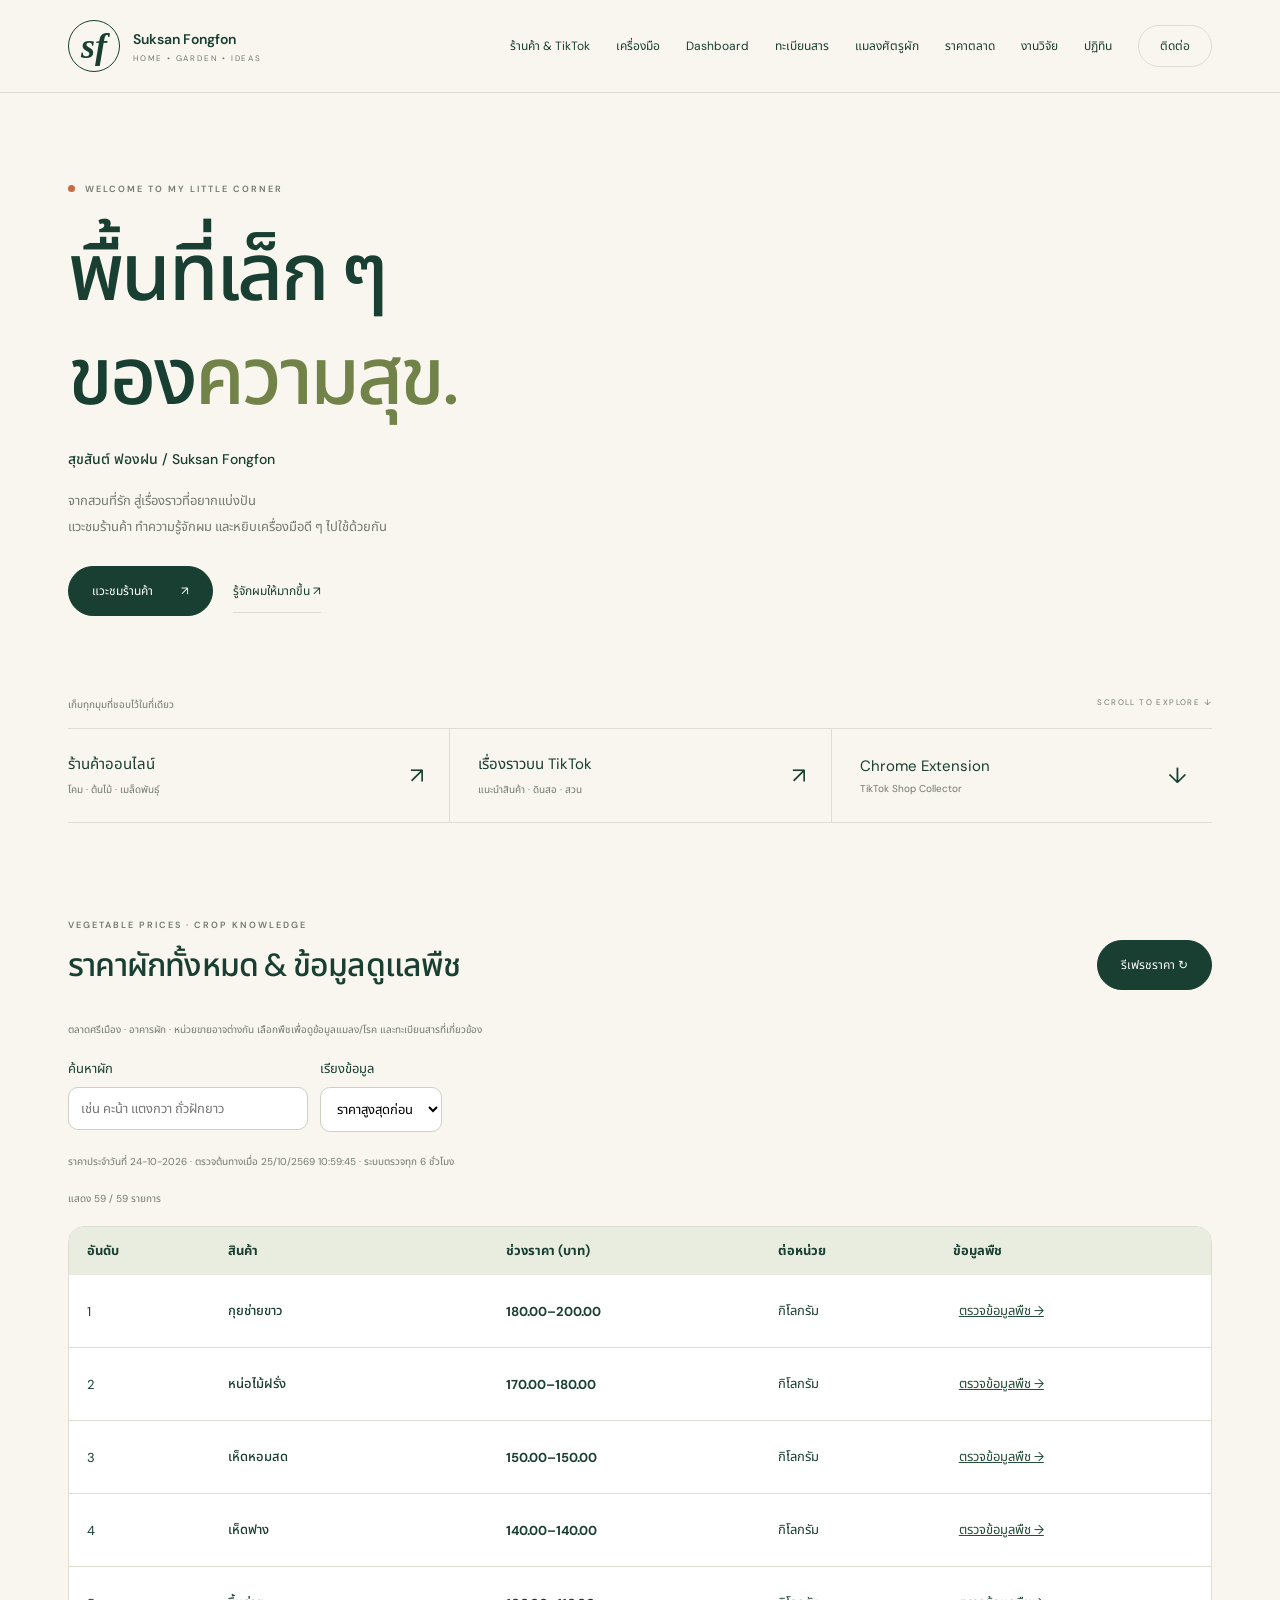
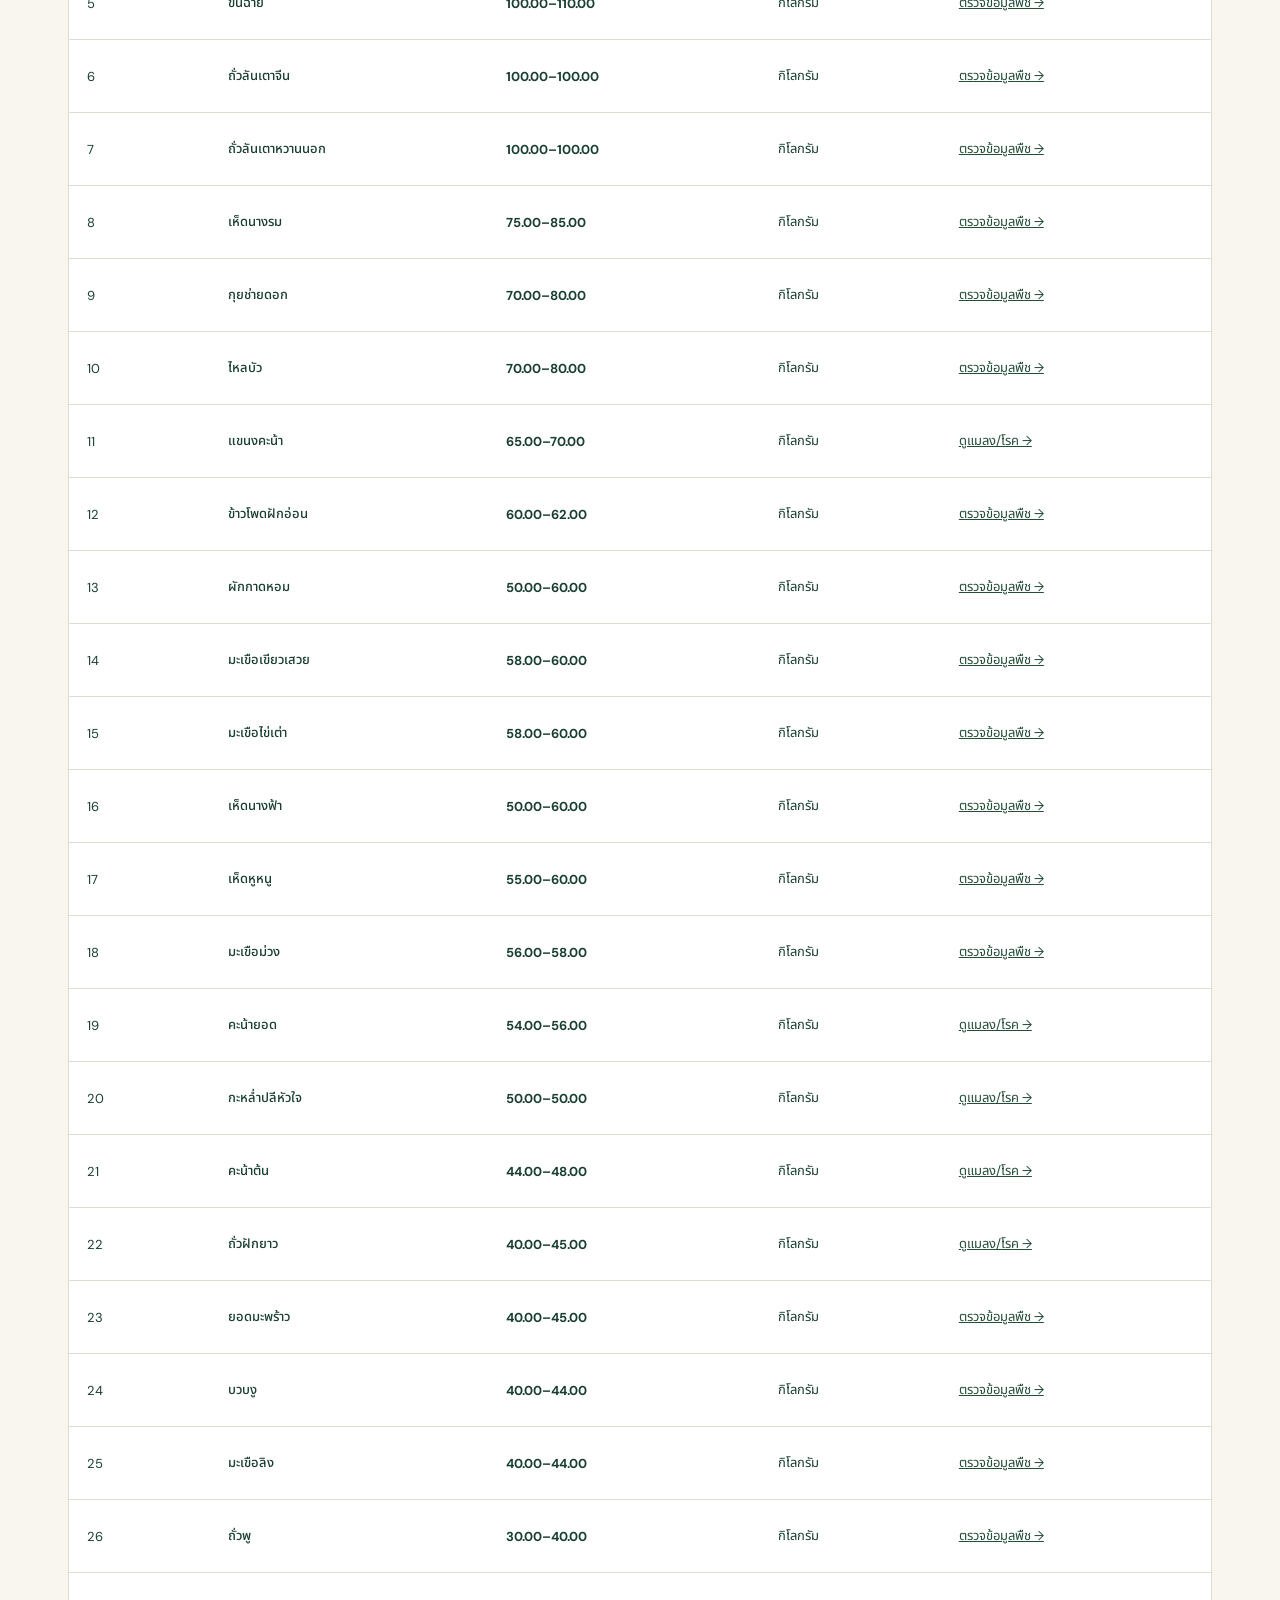
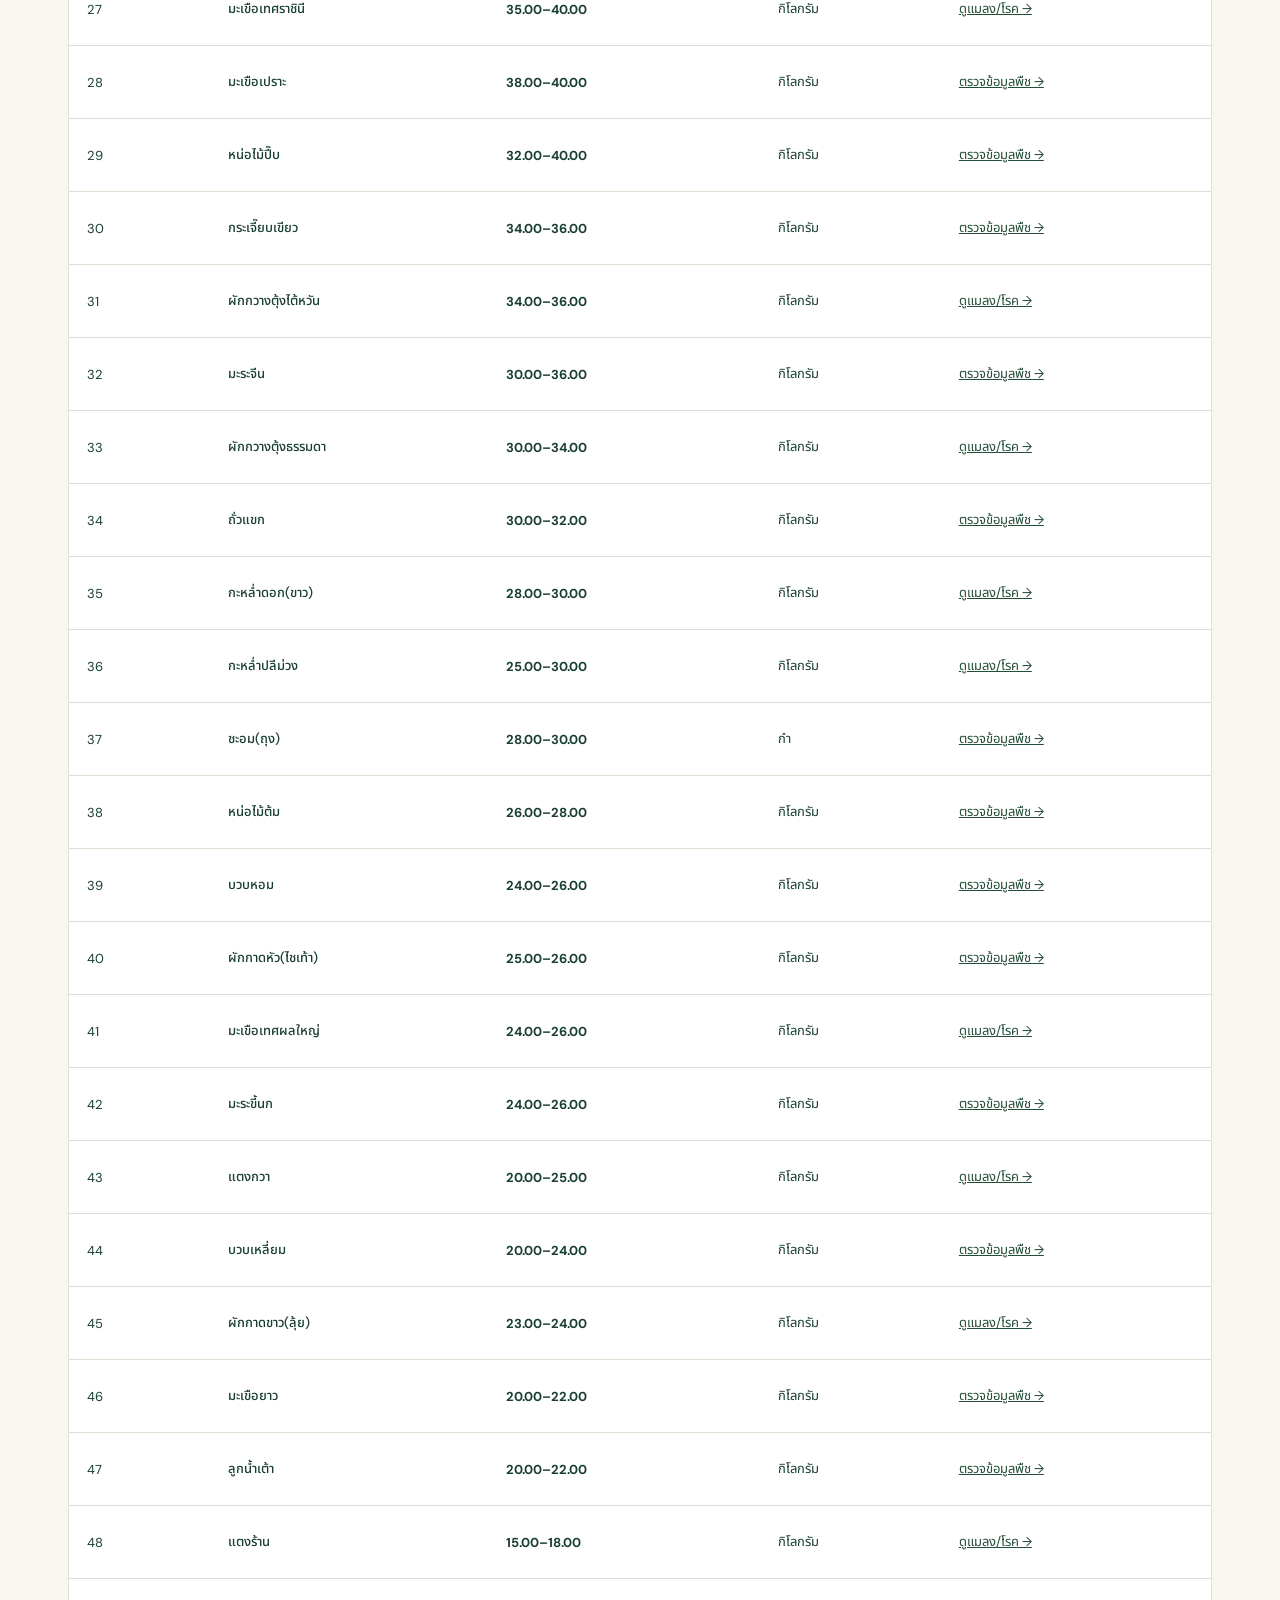
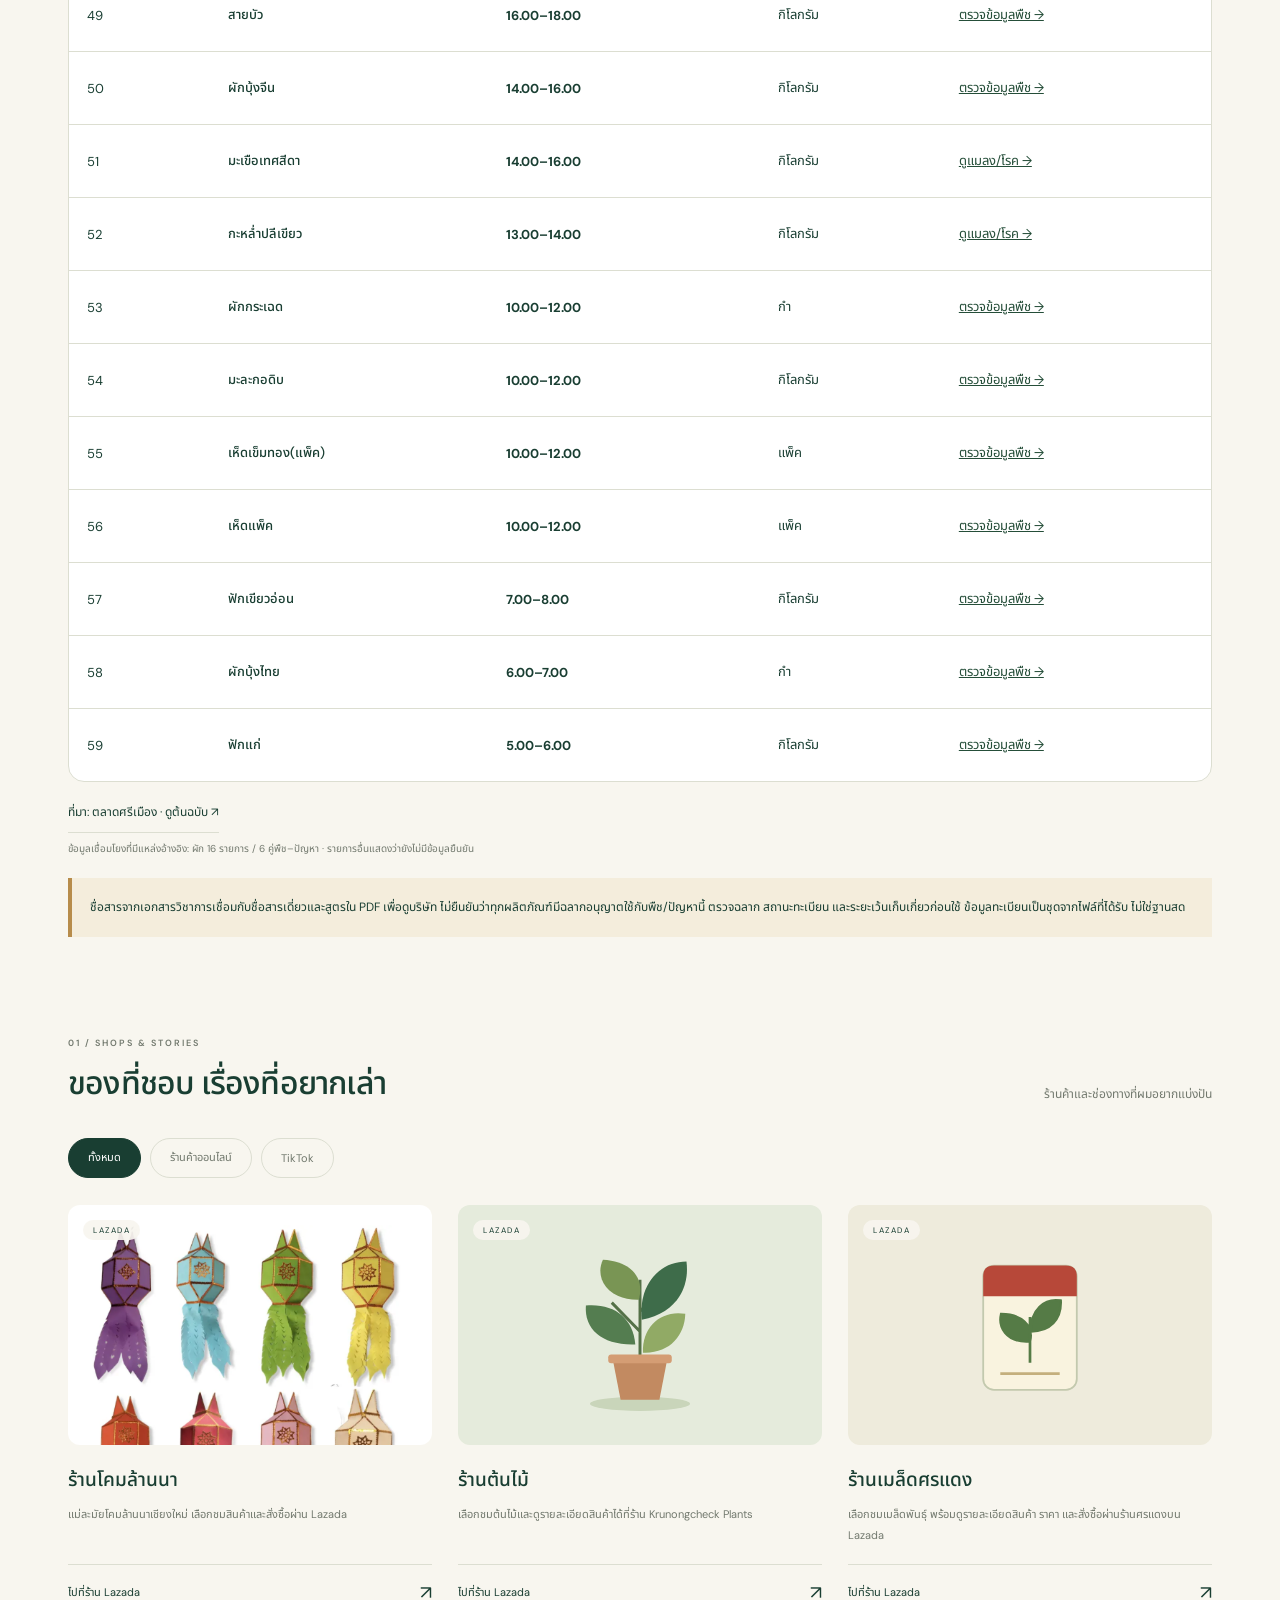
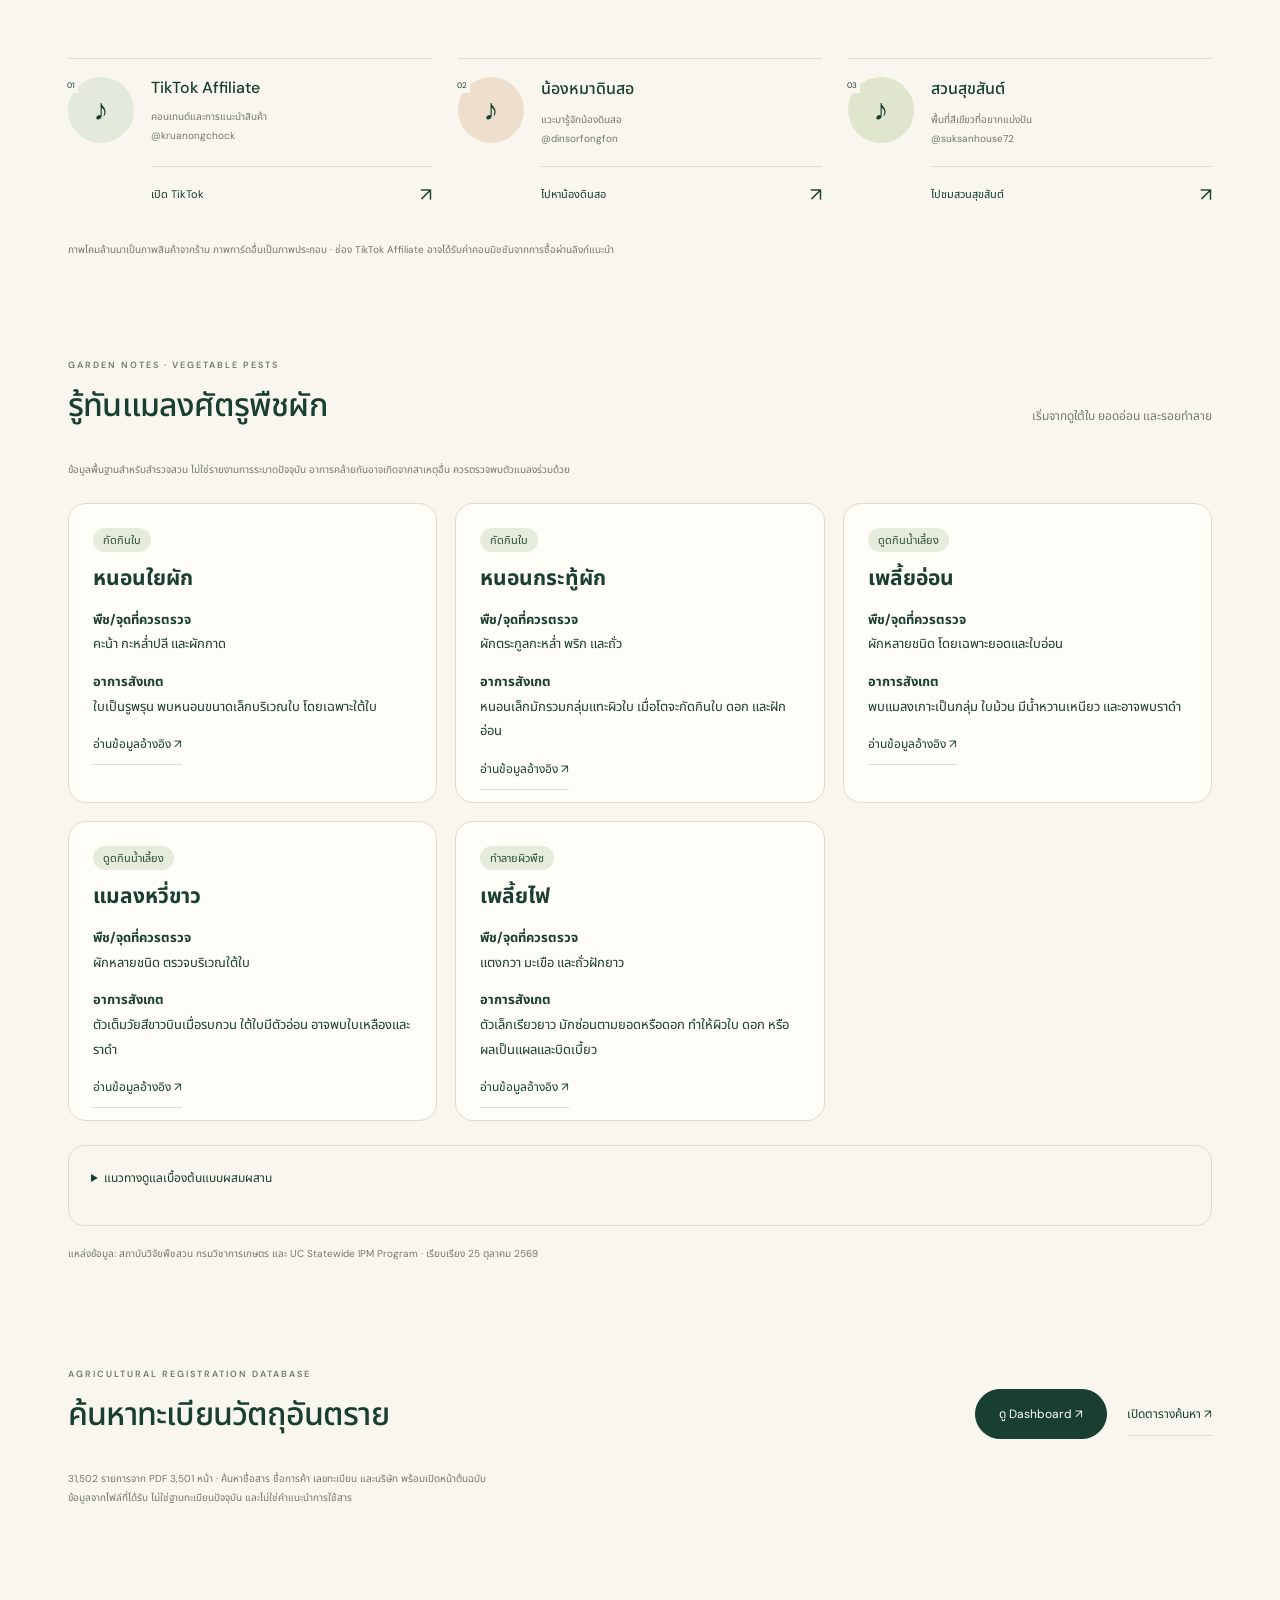
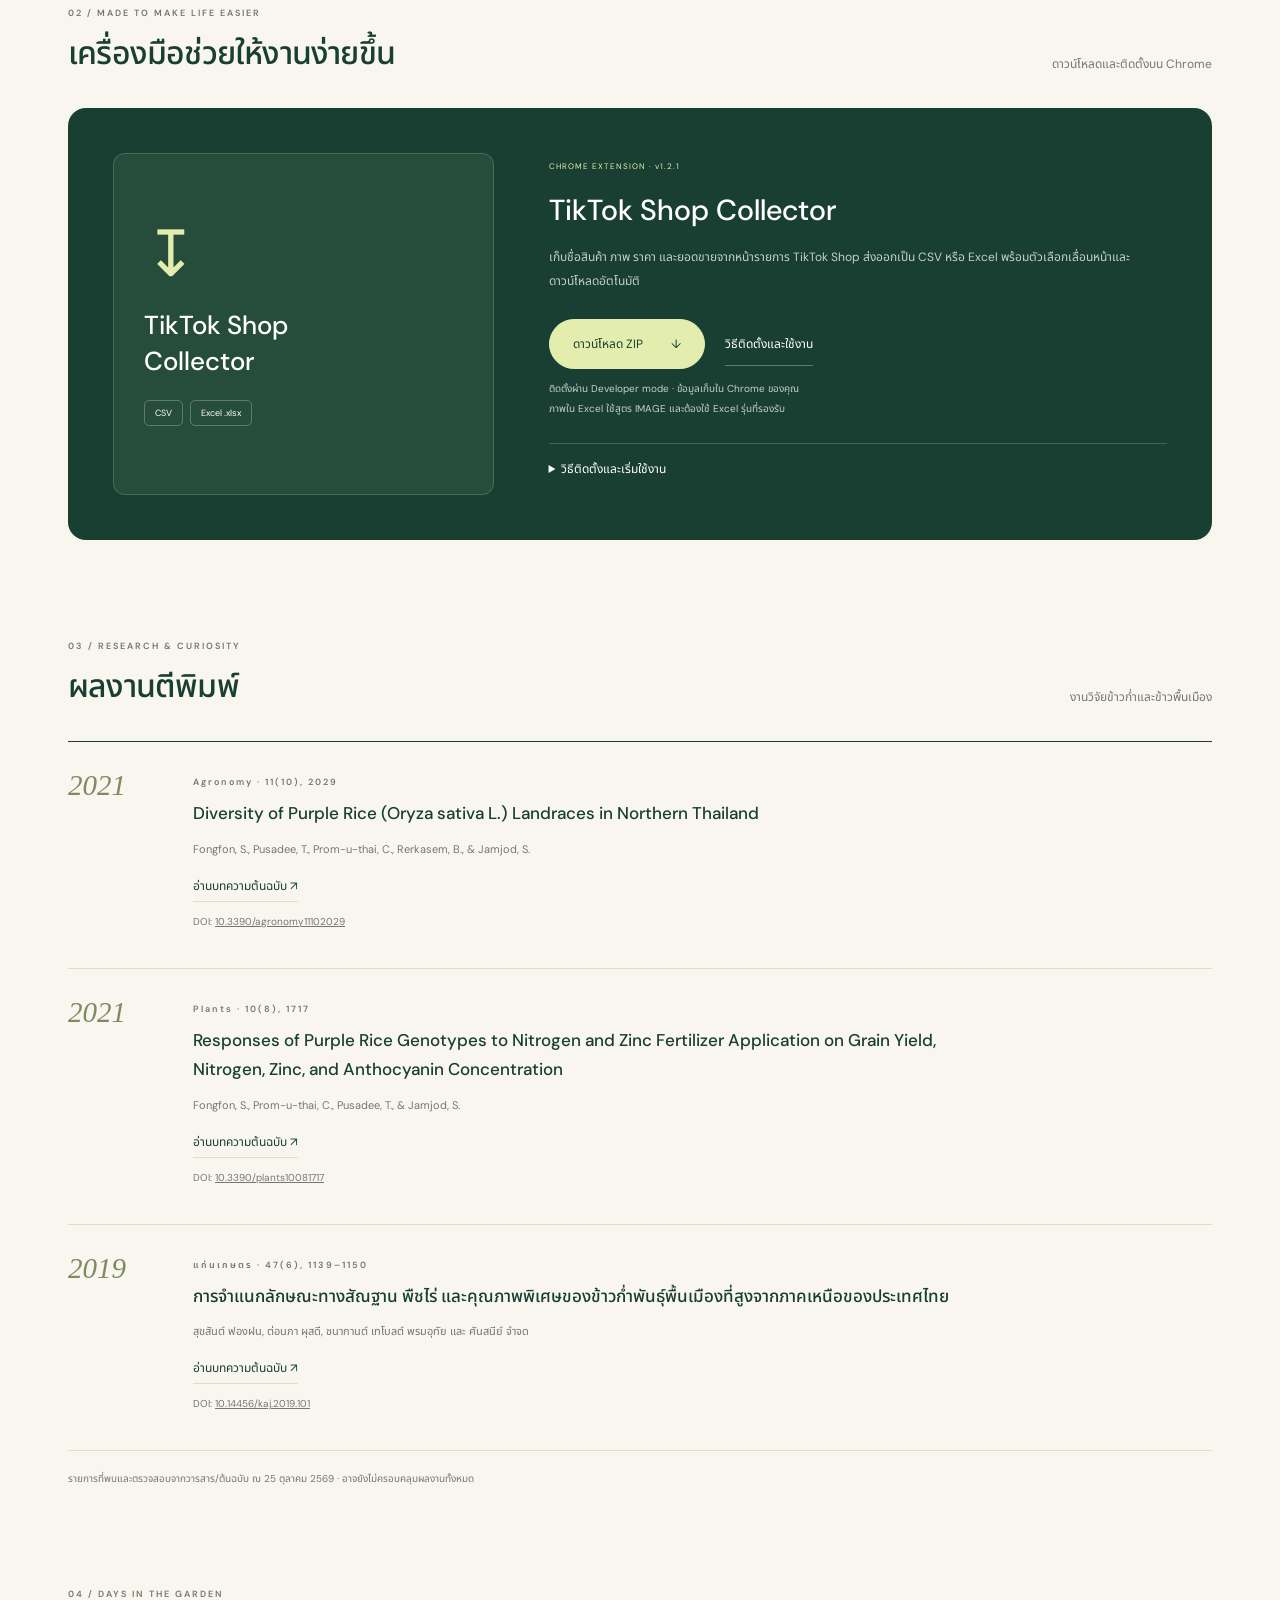
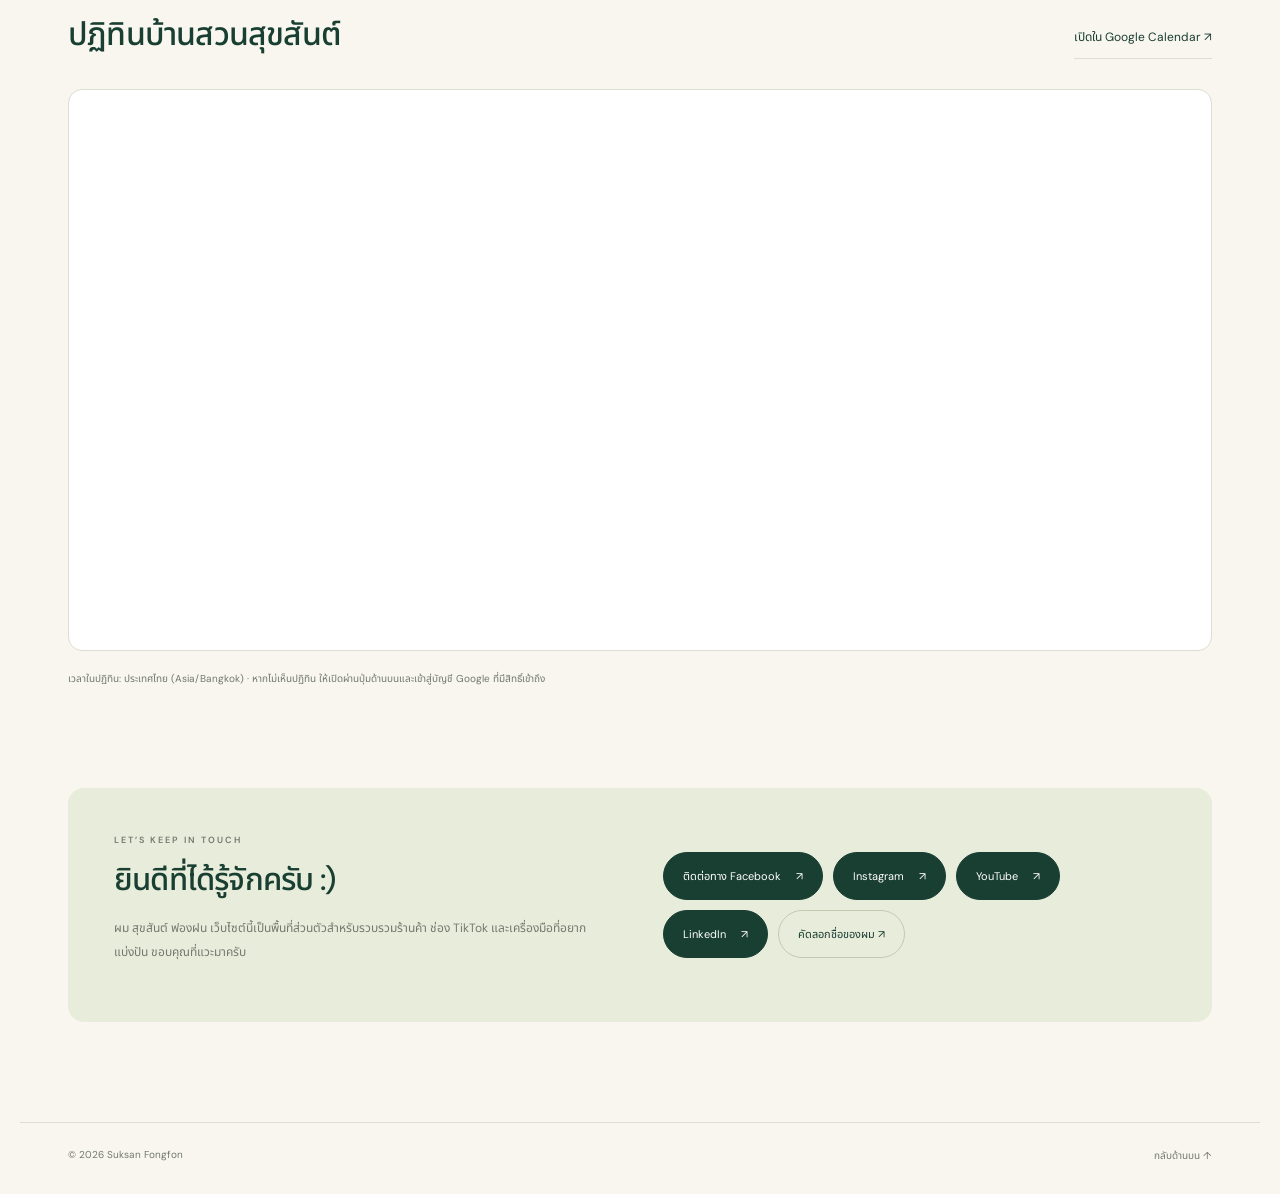
==== commit 3d9e9c7b: "Add registry dashboard with year filters, company rankings and drill-down" ====
--- a/index.html
+++ b/index.html
@@ -1,7 +1,7 @@
 <!DOCTYPE html>
 
 <html lang="th"><head><meta charset="utf-8"/><meta content="width=device-width,initial-scale=1" name="viewport"/><meta content="พื้นที่เล็ก ๆ ของสุขสันต์ ฟองฝน — ร้านโคมล้านนา ต้นไม้ เมล็ดพันธุ์ เรื่องราวจากสวน งานวิจัย และเครื่องมือที่อยากแบ่งปัน" name="description"/><meta content="#193e32" name="theme-color"/><title>Suksan Fongfon — สุขสันต์ ฟองฝน</title><link href="style.css" rel="stylesheet"/><style>.price-wrap{overflow-x:auto;background:white;border:1px solid var(--line);border-radius:16px;margin:18px 0}.prices{border-collapse:collapse;width:100%;font-size:13px;text-align:left}.prices th,.prices td{padding:14px 18px;border-bottom:1px solid var(--line)}.prices thead{background:#e9eddf}.prices tbody th{font-weight:500}.prices td:nth-child(3){font-weight:700;color:var(--green);font-variant-numeric:tabular-nums}.prices tr:last-child td,.prices tr:last-child th{border-bottom:0}@media(max-width:540px){.prices th,.prices td{padding:12px 8px;font-size:12px}}
-</style><style>.pest-grid{display:grid;grid-template-columns:repeat(3,minmax(0,1fr));gap:18px;margin-top:24px}.pest-card{background:#fffdf7;border:1px solid var(--line,#dce1d5);border-radius:18px;padding:24px}.pest-card h3{font-size:21px;margin:14px 0}.pest-card p,.pest-care li{font-size:13px;line-height:1.9}.pest-type{font-size:11px;background:#e6ecdb;color:#294e39;border-radius:20px;padding:5px 10px}.pest-care{margin-top:24px;padding:22px;border:1px solid var(--line,#dce1d5);border-radius:16px}.pest-care summary{cursor:pointer;line-height:1.8}nav{flex-wrap:wrap}@media(max-width:850px){.pest-grid{grid-template-columns:repeat(2,minmax(0,1fr))}}@media(max-width:540px){.pest-grid{grid-template-columns:1fr}.bar{height:auto;min-height:72px;padding-top:12px;padding-bottom:12px}nav{gap:4px 12px}}</style><style>.crop-controls,.crop-actions{display:flex;gap:12px;flex-wrap:wrap;margin:20px 0}.crop-controls label{display:flex;flex-direction:column;gap:8px;font-size:13px}.crop-controls input,.crop-controls select,.linked-products select{font:inherit;padding:12px;border:1px solid #cbd2c1;border-radius:10px;max-width:100%;background:white}.crop-link{background:none;border:0;color:#254e39;text-decoration:underline;cursor:pointer;font:inherit;min-height:44px;text-align:left}.crop-detail{margin-top:25px;padding:25px;border:1px solid #cbd2c1;border-radius:18px;background:#fffdf8;scroll-margin-top:150px}.crop-detail p{font-size:13px;line-height:1.9}.crop-detail details{margin:18px 0;padding:18px;border:1px solid #dce1d5;border-radius:12px}.crop-detail summary{cursor:pointer;line-height:1.9;font-weight:600}.crop-detail .btn{font-size:12px;min-height:44px}.registry-note{background:#f4eddc;padding:18px;border-left:4px solid #b78c4b;font-size:12px;line-height:1.9;margin-top:20px}.linked-products table{min-width:760px}.price-wrap{overflow-x:auto}.crop-controls input{min-width:240px}@media(max-width:540px){.prices{min-width:540px}.crop-detail{padding:16px}}</style></head><body><a class="skip" href="#main">ข้ามไปเนื้อหา</a><header><div class="wrap bar"><a class="brand" href="#home"><span class="brand-mark">sf</span><span class="brand-name">Suksan Fongfon<small>HOME • GARDEN • IDEAS</small></span></a><nav aria-label="เมนูหลัก"><a href="#shop">ร้านค้า &amp; TikTok</a><a href="#extensions">เครื่องมือ</a><a href="registry.html">ทะเบียนสาร</a><a href="#vegetable-pests">แมลงศัตรูผัก</a><a href="#market-prices">ราคาตลาด</a><a href="#publications">งานวิจัย</a><a href="#calendar">ปฏิทิน</a><a href="#about">ติดต่อ</a></nav></div></header><main class="wrap" id="main"><div class="hero hero-text" id="home"><div><div class="eyebrow">WELCOME TO MY LITTLE CORNER</div><h1>พื้นที่เล็ก ๆ<br/>ของ<span>ความสุข.</span></h1><p class="thai">สุขสันต์ ฟองฝน / Suksan Fongfon</p><p class="intro">จากสวนที่รัก สู่เรื่องราวที่อยากแบ่งปัน<br/>แวะชมร้านค้า ทำความรู้จักผม และหยิบเครื่องมือดี ๆ ไปใช้ด้วยกัน</p><div class="actions"><a class="btn" href="#shop">แวะชมร้านค้า <span>↗</span></a><a class="text-link" href="#about">รู้จักผมให้มากขึ้น ↗</a></div></div></div><div class="chapter-label"><span>เก็บทุกมุมที่ชอบไว้ในที่เดียว</span><span>SCROLL TO EXPLORE ↓</span></div><div class="quick"><a data-shortcut="shop" href="#shop"><span>ร้านค้าออนไลน์<small>โคม · ต้นไม้ · เมล็ดพันธุ์</small></span><span class="arrow">↗</span></a><a data-shortcut="tiktok" href="#shop"><span>เรื่องราวบน TikTok<small>แนะนำสินค้า · ดินสอ · สวน</small></span><span class="arrow">↗</span></a><a href="#extensions"><span>Chrome Extension<small>TikTok Shop Collector</small></span><span class="arrow">↓</span></a></div><section id="market-prices"><div class="section-head"><div><div class="eyebrow">VEGETABLE PRICES · CROP KNOWLEDGE</div><h2>ราคาผักทั้งหมด &amp; ข้อมูลดูแลพืช</h2></div><button class="btn copy" id="refresh-prices">รีเฟรชราคา ↻</button></div><p class="affiliate">ตลาดศรีเมือง · อาคารผัก · หน่วยขายอาจต่างกัน เลือกพืชเพื่อดูข้อมูลแมลง/โรค และทะเบียนสารที่เกี่ยวข้อง</p><div class="crop-controls"><label>ค้นหาผัก<input type="search" id="price-search" placeholder="เช่น คะน้า แตงกวา ถั่วฝักยาว"></label><label>เรียงข้อมูล<select id="price-sort"><option value="high">ราคาสูงสุดก่อน</option><option value="name">ชื่อสินค้า ก–ฮ</option></select></label></div><p class="affiliate" id="price-status" role="status">ข้อมูลสำรองประจำวันที่ 24-10-2026 · กำลังตรวจข้อมูลล่าสุด…</p><p class="affiliate" id="price-count"></p><div class="price-wrap"><table class="prices"><caption class="sr-only">ราคาผักทั้งหมดพร้อมลิงก์ข้อมูลศัตรูพืช</caption><thead><tr><th>อันดับ</th><th>สินค้า</th><th>ช่วงราคา (บาท)</th><th>ต่อหน่วย</th><th>ข้อมูลพืช</th></tr></thead><tbody id="price-rows"><tr><td>1</td><th scope="row">กุยช่ายขาว</th><td>180.00–200.00</td><td>กิโลกรัม</td><td>กำลังโหลดข้อมูลเชื่อมโยง…</td></tr><tr><td>2</td><th scope="row">หน่อไม้ฝรั่ง</th><td>170.00–180.00</td><td>กิโลกรัม</td><td>กำลังโหลดข้อมูลเชื่อมโยง…</td></tr><tr><td>3</td><th scope="row">เห็ดหอมสด</th><td>150.00–150.00</td><td>กิโลกรัม</td><td>กำลังโหลดข้อมูลเชื่อมโยง…</td></tr><tr><td>4</td><th scope="row">เห็ดฟาง</th><td>140.00–140.00</td><td>กิโลกรัม</td><td>กำลังโหลดข้อมูลเชื่อมโยง…</td></tr><tr><td>5</td><th scope="row">ขึ้นฉ่าย</th><td>100.00–110.00</td><td>กิโลกรัม</td><td>กำลังโหลดข้อมูลเชื่อมโยง…</td></tr><tr><td>6</td><th scope="row">ถั่วลันเตาจีน</th><td>100.00–100.00</td><td>กิโลกรัม</td><td>กำลังโหลดข้อมูลเชื่อมโยง…</td></tr><tr><td>7</td><th scope="row">ถั่วลันเตาหวานนอก</th><td>100.00–100.00</td><td>กิโลกรัม</td><td>กำลังโหลดข้อมูลเชื่อมโยง…</td></tr><tr><td>8</td><th scope="row">เห็ดนางรม</th><td>75.00–85.00</td><td>กิโลกรัม</td><td>กำลังโหลดข้อมูลเชื่อมโยง…</td></tr><tr><td>9</td><th scope="row">กุยช่ายดอก</th><td>70.00–80.00</td><td>กิโลกรัม</td><td>กำลังโหลดข้อมูลเชื่อมโยง…</td></tr><tr><td>10</td><th scope="row">ไหลบัว</th><td>70.00–80.00</td><td>กิโลกรัม</td><td>กำลังโหลดข้อมูลเชื่อมโยง…</td></tr><tr><td>11</td><th scope="row">แขนงคะน้า</th><td>65.00–70.00</td><td>กิโลกรัม</td><td>กำลังโหลดข้อมูลเชื่อมโยง…</td></tr><tr><td>12</td><th scope="row">ข้าวโพดฝักอ่อน</th><td>60.00–62.00</td><td>กิโลกรัม</td><td>กำลังโหลดข้อมูลเชื่อมโยง…</td></tr><tr><td>13</td><th scope="row">ผักกาดหอม</th><td>50.00–60.00</td><td>กิโลกรัม</td><td>กำลังโหลดข้อมูลเชื่อมโยง…</td></tr><tr><td>14</td><th scope="row">มะเขือเขียวเสวย</th><td>58.00–60.00</td><td>กิโลกรัม</td><td>กำลังโหลดข้อมูลเชื่อมโยง…</td></tr><tr><td>15</td><th scope="row">มะเขือไข่เต่า</th><td>58.00–60.00</td><td>กิโลกรัม</td><td>กำลังโหลดข้อมูลเชื่อมโยง…</td></tr><tr><td>16</td><th scope="row">เห็ดนางฟ้า</th><td>50.00–60.00</td><td>กิโลกรัม</td><td>กำลังโหลดข้อมูลเชื่อมโยง…</td></tr><tr><td>17</td><th scope="row">เห็ดหูหนู</th><td>55.00–60.00</td><td>กิโลกรัม</td><td>กำลังโหลดข้อมูลเชื่อมโยง…</td></tr><tr><td>18</td><th scope="row">มะเขือม่วง</th><td>56.00–58.00</td><td>กิโลกรัม</td><td>กำลังโหลดข้อมูลเชื่อมโยง…</td></tr><tr><td>19</td><th scope="row">คะน้ายอด</th><td>54.00–56.00</td><td>กิโลกรัม</td><td>กำลังโหลดข้อมูลเชื่อมโยง…</td></tr><tr><td>20</td><th scope="row">กะหล่ำปลีหัวใจ</th><td>50.00–50.00</td><td>กิโลกรัม</td><td>กำลังโหลดข้อมูลเชื่อมโยง…</td></tr><tr><td>21</td><th scope="row">คะน้าต้น</th><td>44.00–48.00</td><td>กิโลกรัม</td><td>กำลังโหลดข้อมูลเชื่อมโยง…</td></tr><tr><td>22</td><th scope="row">ถั่วฝักยาว</th><td>40.00–45.00</td><td>กิโลกรัม</td><td>กำลังโหลดข้อมูลเชื่อมโยง…</td></tr><tr><td>23</td><th scope="row">ยอดมะพร้าว</th><td>40.00–45.00</td><td>กิโลกรัม</td><td>กำลังโหลดข้อมูลเชื่อมโยง…</td></tr><tr><td>24</td><th scope="row">บวบงู</th><td>40.00–44.00</td><td>กิโลกรัม</td><td>กำลังโหลดข้อมูลเชื่อมโยง…</td></tr><tr><td>25</td><th scope="row">มะเขือลิง</th><td>40.00–44.00</td><td>กิโลกรัม</td><td>กำลังโหลดข้อมูลเชื่อมโยง…</td></tr><tr><td>26</td><th scope="row">ถั่วพู</th><td>30.00–40.00</td><td>กิโลกรัม</td><td>กำลังโหลดข้อมูลเชื่อมโยง…</td></tr><tr><td>27</td><th scope="row">มะเขือเทศราชินี</th><td>35.00–40.00</td><td>กิโลกรัม</td><td>กำลังโหลดข้อมูลเชื่อมโยง…</td></tr><tr><td>28</td><th scope="row">มะเขือเปราะ</th><td>38.00–40.00</td><td>กิโลกรัม</td><td>กำลังโหลดข้อมูลเชื่อมโยง…</td></tr><tr><td>29</td><th scope="row">หน่อไม้ปี๊บ</th><td>32.00–40.00</td><td>กิโลกรัม</td><td>กำลังโหลดข้อมูลเชื่อมโยง…</td></tr><tr><td>30</td><th scope="row">กระเจี๊ยบเขียว</th><td>34.00–36.00</td><td>กิโลกรัม</td><td>กำลังโหลดข้อมูลเชื่อมโยง…</td></tr><tr><td>31</td><th scope="row">ผักกวางตุ้งไต้หวัน</th><td>34.00–36.00</td><td>กิโลกรัม</td><td>กำลังโหลดข้อมูลเชื่อมโยง…</td></tr><tr><td>32</td><th scope="row">มะระจีน</th><td>30.00–36.00</td><td>กิโลกรัม</td><td>กำลังโหลดข้อมูลเชื่อมโยง…</td></tr><tr><td>33</td><th scope="row">ผักกวางตุ้งธรรมดา</th><td>30.00–34.00</td><td>กิโลกรัม</td><td>กำลังโหลดข้อมูลเชื่อมโยง…</td></tr><tr><td>34</td><th scope="row">ถั่วแขก</th><td>30.00–32.00</td><td>กิโลกรัม</td><td>กำลังโหลดข้อมูลเชื่อมโยง…</td></tr><tr><td>35</td><th scope="row">กะหล่ำดอก(ขาว)</th><td>28.00–30.00</td><td>กิโลกรัม</td><td>กำลังโหลดข้อมูลเชื่อมโยง…</td></tr><tr><td>36</td><th scope="row">กะหล่ำปลีม่วง</th><td>25.00–30.00</td><td>กิโลกรัม</td><td>กำลังโหลดข้อมูลเชื่อมโยง…</td></tr><tr><td>37</td><th scope="row">ชะอม(ถุง)</th><td>28.00–30.00</td><td>กำ</td><td>กำลังโหลดข้อมูลเชื่อมโยง…</td></tr><tr><td>38</td><th scope="row">หน่อไม้ต้ม</th><td>26.00–28.00</td><td>กิโลกรัม</td><td>กำลังโหลดข้อมูลเชื่อมโยง…</td></tr><tr><td>39</td><th scope="row">บวบหอม</th><td>24.00–26.00</td><td>กิโลกรัม</td><td>กำลังโหลดข้อมูลเชื่อมโยง…</td></tr><tr><td>40</td><th scope="row">ผักกาดหัว(ไชเท้า)</th><td>25.00–26.00</td><td>กิโลกรัม</td><td>กำลังโหลดข้อมูลเชื่อมโยง…</td></tr><tr><td>41</td><th scope="row">มะระขี้นก</th><td>24.00–26.00</td><td>กิโลกรัม</td><td>กำลังโหลดข้อมูลเชื่อมโยง…</td></tr><tr><td>42</td><th scope="row">มะเขือเทศผลใหญ่</th><td>24.00–26.00</td><td>กิโลกรัม</td><td>กำลังโหลดข้อมูลเชื่อมโยง…</td></tr><tr><td>43</td><th scope="row">แตงกวา</th><td>20.00–25.00</td><td>กิโลกรัม</td><td>กำลังโหลดข้อมูลเชื่อมโยง…</td></tr><tr><td>44</td><th scope="row">บวบเหลี่ยม</th><td>20.00–24.00</td><td>กิโลกรัม</td><td>กำลังโหลดข้อมูลเชื่อมโยง…</td></tr><tr><td>45</td><th scope="row">ผักกาดขาว(ลุ้ย)</th><td>23.00–24.00</td><td>กิโลกรัม</td><td>กำลังโหลดข้อมูลเชื่อมโยง…</td></tr><tr><td>46</td><th scope="row">มะเขือยาว</th><td>20.00–22.00</td><td>กิโลกรัม</td><td>กำลังโหลดข้อมูลเชื่อมโยง…</td></tr><tr><td>47</td><th scope="row">ลูกน้ำเต้า</th><td>20.00–22.00</td><td>กิโลกรัม</td><td>กำลังโหลดข้อมูลเชื่อมโยง…</td></tr><tr><td>48</td><th scope="row">สายบัว</th><td>16.00–18.00</td><td>กิโลกรัม</td><td>กำลังโหลดข้อมูลเชื่อมโยง…</td></tr><tr><td>49</td><th scope="row">แตงร้าน</th><td>15.00–18.00</td><td>กิโลกรัม</td><td>กำลังโหลดข้อมูลเชื่อมโยง…</td></tr><tr><td>50</td><th scope="row">ผักบุ้งจีน</th><td>14.00–16.00</td><td>กิโลกรัม</td><td>กำลังโหลดข้อมูลเชื่อมโยง…</td></tr><tr><td>51</td><th scope="row">มะเขือเทศสีดา</th><td>14.00–16.00</td><td>กิโลกรัม</td><td>กำลังโหลดข้อมูลเชื่อมโยง…</td></tr><tr><td>52</td><th scope="row">กะหล่ำปลีเขียว</th><td>13.00–14.00</td><td>กิโลกรัม</td><td>กำลังโหลดข้อมูลเชื่อมโยง…</td></tr><tr><td>53</td><th scope="row">ผักกระเฉด</th><td>10.00–12.00</td><td>กำ</td><td>กำลังโหลดข้อมูลเชื่อมโยง…</td></tr><tr><td>54</td><th scope="row">มะละกอดิบ</th><td>10.00–12.00</td><td>กิโลกรัม</td><td>กำลังโหลดข้อมูลเชื่อมโยง…</td></tr><tr><td>55</td><th scope="row">เห็ดเข็มทอง(แพ็ค)</th><td>10.00–12.00</td><td>แพ็ค</td><td>กำลังโหลดข้อมูลเชื่อมโยง…</td></tr><tr><td>56</td><th scope="row">เห็ดแพ็ค</th><td>10.00–12.00</td><td>แพ็ค</td><td>กำลังโหลดข้อมูลเชื่อมโยง…</td></tr><tr><td>57</td><th scope="row">ฟักเขียวอ่อน</th><td>7.00–8.00</td><td>กิโลกรัม</td><td>กำลังโหลดข้อมูลเชื่อมโยง…</td></tr><tr><td>58</td><th scope="row">ผักบุ้งไทย</th><td>6.00–7.00</td><td>กำ</td><td>กำลังโหลดข้อมูลเชื่อมโยง…</td></tr><tr><td>59</td><th scope="row">ฟักแก่</th><td>5.00–6.00</td><td>กิโลกรัม</td><td>กำลังโหลดข้อมูลเชื่อมโยง…</td></tr></tbody></table></div><a class="text-link" href="https://www.taladsrimuang.com/site/product/report_all.php?id=1" target="_blank" rel="noopener noreferrer">ที่มา: ตลาดศรีเมือง · ดูต้นฉบับ ↗</a><p class="affiliate" id="link-status">ข้อมูลเชื่อมโยงที่มีแหล่งอ้างอิง: ผัก 16 รายการ / 6 คู่พืช–ปัญหา · รายการอื่นแสดงว่ายังไม่มีข้อมูลยืนยัน</p><div class="registry-note">ชื่อสารจากเอกสารวิชาการเชื่อมกับชื่อสารเดี่ยวและสูตรใน PDF เพื่อดูบริษัท ไม่ยืนยันว่าทุกผลิตภัณฑ์มีฉลากอนุญาตใช้กับพืช/ปัญหานี้ ตรวจฉลาก สถานะทะเบียน และระยะเว้นเก็บเกี่ยวก่อนใช้ ข้อมูลทะเบียนเป็นชุดจากไฟล์ที่ได้รับ ไม่ใช่ฐานสด</div><div id="crop-detail" class="crop-detail" hidden></div><noscript>เปิด JavaScript เพื่อค้นหาผักและดูข้อมูลเชื่อมโยง</noscript></section><section id="shop"><div class="section-head"><div><div class="eyebrow">01 / SHOPS &amp; STORIES</div><h2>ของที่ชอบ เรื่องที่อยากเล่า</h2></div><p>ร้านค้าและช่องทางที่ผมอยากแบ่งปัน</p></div><div aria-label="กรองช่องทาง" class="filters" role="group"><button aria-pressed="true" class="filter" data-filter="all">ทั้งหมด</button><button aria-pressed="false" class="filter" data-filter="shop">ร้านค้าออนไลน์</button><button aria-pressed="false" class="filter" data-filter="tiktok">TikTok</button></div><div class="grid"><article class="card shop-card" data-category="shop"><div class="visual lantern-products"><span class="pill">LAZADA</span><img alt="โคมล้านนา 8 สี จากร้านแม่ละมัยโคมล้านนาเชียงใหม่" height="460" loading="lazy" src="images/lanna-lanterns.png" width="462"/></div><div class="body"><h3>ร้านโคมล้านนา</h3><p>แม่ละมัยโคมล้านนาเชียงใหม่ เลือกชมสินค้าและสั่งซื้อผ่าน Lazada</p><a class="card-link" href="https://www.lazada.co.th/shop/mae-lamai-chiang-mai" rel="noopener noreferrer" target="_blank">ไปที่ร้าน Lazada<span aria-hidden="true">↗</span><span class="sr-only"> — ร้านโคมล้านนา (เปิดในแท็บใหม่)</span></a></div></article><article class="card shop-card" data-category="shop"><div aria-hidden="true" class="visual"><span class="pill">LAZADA</span><svg aria-hidden="true" height="300" viewbox="0 0 300 340" width="260"><ellipse cx="150" cy="304" fill="#c9d5ba" rx="85" ry="12"></ellipse><path d="M150 234V93m0 88-48-49m48 15 47-48" fill="none" stroke="#547147" stroke-width="5"></path><path d="M148 127C92 128 73 87 87 59c46 2 72 30 61 68" fill="#799554"></path><path d="M153 161c-6-61 31-99 76-99 6 47-19 88-76 99" fill="#3e6c4a"></path><path d="M142 203c-55 2-87-24-84-66 48-4 80 21 84 66" fill="#547d50"></path><path d="M155 217c-2-44 31-73 72-66-1 37-27 68-72 66" fill="#91aa65"></path><path d="M103 225h94l-14 72h-66z" fill="#c28a61"></path><rect fill="#d49d74" height="15" rx="5" width="108" x="96" y="220"></rect></svg></div><div class="body"><h3>ร้านต้นไม้</h3><p>เลือกชมต้นไม้และดูรายละเอียดสินค้าได้ที่ร้าน Krunongcheck Plants</p><a class="card-link" href="https://www.lazada.co.th/shop/krunongcheck-plants" rel="noopener noreferrer" target="_blank">ไปที่ร้าน Lazada<span aria-hidden="true">↗</span><span class="sr-only"> — ร้านต้นไม้ (เปิดในแท็บใหม่)</span></a></div></article><article class="card shop-card" data-category="shop"><div aria-hidden="true" class="visual seeds"><span class="pill">LAZADA</span><svg height="165" viewbox="0 0 200 180" width="165"><rect fill="#f9f3df" height="138" rx="12" stroke="#c3c9ae" stroke-width="2" width="104" x="48" y="24"></rect><path d="M48 36q0-12 12-12h80q12 0 12 12v22H48z" fill="#b74839"></path><path d="M100 132V81m0 27C72 110 65 91 68 78c22 0 36 12 32 30m1-11c0-24 15-37 33-34 1 21-12 34-33 34" fill="#557b46" stroke="#557b46" stroke-width="3"></path><path d="M67 144h66" stroke="#c4af7d" stroke-width="3"></path></svg></div><div class="body"><h3>ร้านเมล็ดศรแดง</h3><p>เลือกชมเมล็ดพันธุ์ พร้อมดูรายละเอียดสินค้า ราคา และสั่งซื้อผ่านร้านศรแดงบน Lazada</p><a class="card-link" href="https://www.lazada.co.th/shop/sorndaengseed" rel="noopener noreferrer" target="_blank">ไปที่ร้าน Lazada<span aria-hidden="true">↗</span><span class="sr-only"> — ร้านเมล็ดศรแดง (เปิดในแท็บใหม่)</span></a></div></article><article class="card story-card" data-category="tiktok"><div aria-hidden="true" class="visual tiktok"><span class="story-number">01</span><span class="story-symbol">♪</span></div><div class="body"><h3>TikTok Affiliate</h3><p>คอนเทนต์และการแนะนำสินค้า<br/>@kruanongchock</p><a class="card-link" href="https://www.tiktok.com/@kruanongchock" rel="noopener noreferrer" target="_blank">เปิด TikTok<span aria-hidden="true">↗</span><span class="sr-only"> — TikTok Affiliate (เปิดในแท็บใหม่)</span></a></div></article><article class="card story-card" data-category="tiktok"><div aria-hidden="true" class="visual warm"><span class="story-number">02</span><span class="story-symbol">♪</span></div><div class="body"><h3>น้องหมาดินสอ</h3><p>แวะมารู้จักน้องดินสอ<br/>@dinsorfongfon</p><a class="card-link" href="https://www.tiktok.com/@dinsorfongfon" rel="noopener noreferrer" target="_blank">ไปหาน้องดินสอ<span aria-hidden="true">↗</span><span class="sr-only"> — น้องหมาดินสอ (เปิดในแท็บใหม่)</span></a></div></article><article class="card story-card" data-category="tiktok"><div aria-hidden="true" class="visual"><span class="story-number">03</span><span class="story-symbol">♪</span></div><div class="body"><h3>สวนสุขสันต์</h3><p>พื้นที่สีเขียวที่อยากแบ่งปัน<br/>@suksanhouse72</p><a class="card-link" href="https://www.tiktok.com/@suksanhouse72" rel="noopener noreferrer" target="_blank">ไปชมสวนสุขสันต์<span aria-hidden="true">↗</span><span class="sr-only"> — สวนสุขสันต์ (เปิดในแท็บใหม่)</span></a></div></article></div><p class="affiliate">ภาพโคมล้านนาเป็นภาพสินค้าจากร้าน ภาพการ์ดอื่นเป็นภาพประกอบ · ช่อง TikTok Affiliate อาจได้รับค่าคอมมิชชันจากการซื้อผ่านลิงก์แนะนำ</p><span class="sr-only" id="filter-status" role="status"></span></section><section id="vegetable-pests"><div class="section-head"><div><div class="eyebrow">GARDEN NOTES · VEGETABLE PESTS</div><h2>รู้ทันแมลงศัตรูพืชผัก</h2></div><p>เริ่มจากดูใต้ใบ ยอดอ่อน และรอยทำลาย</p></div><p class="affiliate">ข้อมูลพื้นฐานสำหรับสำรวจสวน ไม่ใช่รายงานการระบาดปัจจุบัน อาการคล้ายกันอาจเกิดจากสาเหตุอื่น ควรตรวจพบตัวแมลงร่วมด้วย</p><div class="pest-grid"><article class="pest-card"><span class="pest-type">กัดกินใบ</span><h3>หนอนใยผัก</h3><p><strong>พืช/จุดที่ควรตรวจ</strong><br>คะน้า กะหล่ำปลี และผักกาด</p><p><strong>อาการสังเกต</strong><br>ใบเป็นรูพรุน พบหนอนขนาดเล็กบริเวณใบ โดยเฉพาะใต้ใบ</p><a class="text-link" href="https://insect.nppcthailand.com/index.php" target="_blank" rel="noopener noreferrer">อ่านข้อมูลอ้างอิง ↗<span class="sr-only"> — หนอนใยผัก (เปิดในแท็บใหม่)</span></a></article><article class="pest-card"><span class="pest-type">กัดกินใบ</span><h3>หนอนกระทู้ผัก</h3><p><strong>พืช/จุดที่ควรตรวจ</strong><br>ผักตระกูลกะหล่ำ พริก และถั่ว</p><p><strong>อาการสังเกต</strong><br>หนอนเล็กมักรวมกลุ่มแทะผิวใบ เมื่อโตจะกัดกินใบ ดอก และฝักอ่อน</p><a class="text-link" href="https://insect.nppcthailand.com/index.php" target="_blank" rel="noopener noreferrer">อ่านข้อมูลอ้างอิง ↗<span class="sr-only"> — หนอนกระทู้ผัก (เปิดในแท็บใหม่)</span></a></article><article class="pest-card"><span class="pest-type">ดูดกินน้ำเลี้ยง</span><h3>เพลี้ยอ่อน</h3><p><strong>พืช/จุดที่ควรตรวจ</strong><br>ผักหลายชนิด โดยเฉพาะยอดและใบอ่อน</p><p><strong>อาการสังเกต</strong><br>พบแมลงเกาะเป็นกลุ่ม ใบม้วน มีน้ำหวานเหนียว และอาจพบราดำ</p><a class="text-link" href="https://ipm.ucanr.edu/home-and-landscape/aphids/" target="_blank" rel="noopener noreferrer">อ่านข้อมูลอ้างอิง ↗<span class="sr-only"> — เพลี้ยอ่อน (เปิดในแท็บใหม่)</span></a></article><article class="pest-card"><span class="pest-type">ดูดกินน้ำเลี้ยง</span><h3>แมลงหวี่ขาว</h3><p><strong>พืช/จุดที่ควรตรวจ</strong><br>ผักหลายชนิด ตรวจบริเวณใต้ใบ</p><p><strong>อาการสังเกต</strong><br>ตัวเต็มวัยสีขาวบินเมื่อรบกวน ใต้ใบมีตัวอ่อน อาจพบใบเหลืองและราดำ</p><a class="text-link" href="https://ipm.ucanr.edu/home-and-landscape/whiteflies/" target="_blank" rel="noopener noreferrer">อ่านข้อมูลอ้างอิง ↗<span class="sr-only"> — แมลงหวี่ขาว (เปิดในแท็บใหม่)</span></a></article><article class="pest-card"><span class="pest-type">ทำลายผิวพืช</span><h3>เพลี้ยไฟ</h3><p><strong>พืช/จุดที่ควรตรวจ</strong><br>แตงกวา มะเขือ และถั่วฝักยาว</p><p><strong>อาการสังเกต</strong><br>ตัวเล็กเรียวยาว มักซ่อนตามยอดหรือดอก ทำให้ผิวใบ ดอก หรือผลเป็นแผลและบิดเบี้ยว</p><a class="text-link" href="https://ipm.ucanr.edu/home-and-landscape/thrips/" target="_blank" rel="noopener noreferrer">อ่านข้อมูลอ้างอิง ↗<span class="sr-only"> — เพลี้ยไฟ (เปิดในแท็บใหม่)</span></a></article></div><details class="pest-care"><summary>แนวทางดูแลเบื้องต้นแบบผสมผสาน</summary><ul><li>ตรวจใบทั้งสองด้านและยอดอ่อนอย่างสม่ำเสมอ บันทึกพืช อาการ และจำนวนที่พบ</li><li>สำหรับเพลี้ยอ่อน ใช้น้ำฉีดไล่บนต้นที่แข็งแรง หรือเด็ดส่วนที่พบแมลงหนาแน่นออกอย่างเหมาะสม</li><li>อนุรักษ์แมลงศัตรูธรรมชาติ เช่น แมลงเต่าทองและแมลงช้างปีกใส หลีกเลี่ยงการใช้สารแบบครอบจักรวาลโดยไม่จำเป็น</li><li>หากระบุชนิดไม่ได้หรือเสียหายเพิ่มขึ้น ถ่ายภาพตัวแมลงและรอยทำลายเพื่อนำไปปรึกษาเจ้าหน้าที่เกษตรในพื้นที่</li></ul></details><p class="affiliate">แหล่งข้อมูล: สถาบันวิจัยพืชสวน กรมวิชาการเกษตร และ UC Statewide IPM Program · เรียบเรียง 25 ตุลาคม 2569</p></section><section id="registry"><div class="section-head"><div><div class="eyebrow">AGRICULTURAL REGISTRATION DATABASE</div><h2>ค้นหาทะเบียนวัตถุอันตราย</h2></div><a class="btn" href="registry.html">เปิดตารางค้นหา ↗</a></div><p class="affiliate">31,502 รายการจาก PDF 3,501 หน้า · ค้นหาชื่อสาร ชื่อการค้า เลขทะเบียน และบริษัท พร้อมเปิดหน้าต้นฉบับ<br>ข้อมูลจากไฟล์ที่ได้รับ ไม่ใช่ฐานทะเบียนปัจจุบัน และไม่ใช่คำแนะนำการใช้สาร</p></section><section id="extensions"><div class="section-head"><div><div class="eyebrow">02 / MADE TO MAKE LIFE EASIER</div><h2>เครื่องมือช่วยให้งานง่ายขึ้น</h2></div><p>ดาวน์โหลดและติดตั้งบน Chrome</p></div><div class="tool"><div aria-hidden="true" class="tool-visual"><div class="tool-icon">↧</div><strong>TikTok Shop<br/>Collector</strong><div class="file-badges"><span>CSV</span><span>Excel .xlsx</span></div></div><div><span class="badge">CHROME EXTENSION · v1.2.1</span><h3>TikTok Shop Collector</h3><p>เก็บชื่อสินค้า ภาพ ราคา และยอดขายจากหน้ารายการ TikTok Shop ส่งออกเป็น CSV หรือ Excel พร้อมตัวเลือกเลื่อนหน้าและดาวน์โหลดอัตโนมัติ</p><div class="actions"><a class="btn" download="" href="downloads/tiktok-shop-collector-v1.2.1.zip">ดาวน์โหลด ZIP <span>↓</span></a><button class="text-link" id="show-install" style="border:0;border-bottom:1px solid #bdc9ae;background:none;color:inherit">วิธีติดตั้งและใช้งาน</button></div><p class="tool-foot">ติดตั้งผ่าน Developer mode · ข้อมูลเก็บใน Chrome ของคุณ<br/>ภาพใน Excel ใช้สูตร IMAGE และต้องใช้ Excel รุ่นที่รองรับ</p><details id="extension-install" style="margin-top:24px"><summary style="cursor:pointer">วิธีติดตั้งและเริ่มใช้งาน</summary><ol style="font-size:14px;line-height:1.9;padding-left:22px"><li>ดาวน์โหลดและแตกไฟล์ ZIP</li><li>เปิด <code>chrome://extensions</code> ใน Chrome แล้วเปิด Developer mode</li><li>กด Load unpacked แล้วเลือกโฟลเดอร์ <code>tiktok-shop-collector</code> ที่มีไฟล์ <code>manifest.json</code></li><li>เปิดหน้ารายการสินค้าบน TikTok Shop แล้วเปิดส่วนขยาย</li><li>เลือกรูปแบบ CSV หรือ Excel แล้วกด “เก็บสินค้าจากแท็บนี้” โดยเปิดแท็บสินค้าไว้ระหว่างเก็บ</li></ol><p style="font-size:12px">การเก็บข้อมูลขึ้นอยู่กับโครงสร้างหน้า TikTok และสินค้าที่โหลดได้ จึงอาจเก็บได้ไม่ครบ ยังไม่ได้ยืนยันการทำงานบนหน้า TikTok Shop จริงตามเอกสารของรุ่นนี้</p></details></div></div></section><section id="publications"><div class="section-head"><div><div class="eyebrow">03 / RESEARCH &amp; CURIOSITY</div><h2>ผลงานตีพิมพ์</h2></div><p>งานวิจัยข้าวก่ำและข้าวพื้นเมือง</p></div><div class="publication-list"><article class="publication"><span class="pub-year">2021</span><div><span class="eyebrow">Agronomy · 11(10), 2029</span><h3>Diversity of Purple Rice (Oryza sativa L.) Landraces in Northern Thailand</h3><p>Fongfon, S., Pusadee, T., Prom-u-thai, C., Rerkasem, B., &amp; Jamjod, S.</p><a class="text-link" href="https://doi.org/10.3390/agronomy11102029" rel="noopener noreferrer" target="_blank">อ่านบทความต้นฉบับ ↗<span class="sr-only"> (เปิดในแท็บใหม่)</span></a><p class="pub-doi">DOI: <a href="https://doi.org/10.3390/agronomy11102029" rel="noopener noreferrer" target="_blank">10.3390/agronomy11102029</a></p></div></article><article class="publication"><span class="pub-year">2021</span><div><span class="eyebrow">Plants · 10(8), 1717</span><h3>Responses of Purple Rice Genotypes to Nitrogen and Zinc Fertilizer Application on Grain Yield, Nitrogen, Zinc, and Anthocyanin Concentration</h3><p>Fongfon, S., Prom-u-thai, C., Pusadee, T., &amp; Jamjod, S.</p><a class="text-link" href="https://pmc.ncbi.nlm.nih.gov/articles/PMC8400487/" rel="noopener noreferrer" target="_blank">อ่านบทความต้นฉบับ ↗<span class="sr-only"> (เปิดในแท็บใหม่)</span></a><p class="pub-doi">DOI: <a href="https://doi.org/10.3390/plants10081717" rel="noopener noreferrer" target="_blank">10.3390/plants10081717</a></p></div></article><article class="publication"><span class="pub-year">2019</span><div><span class="eyebrow">แก่นเกษตร · 47(6), 1139–1150</span><h3>การจำแนกลักษณะทางสัณฐาน พืชไร่ และคุณภาพพิเศษของข้าวก่ำพันธุ์พื้นเมืองที่สูงจากภาคเหนือของประเทศไทย</h3><p>สุขสันต์ ฟองฝน, ต่อนภา ผุสดี, ชนากานต์ เทโบลต์ พรมอุทัย และ ศันสนีย์ จำจด</p><a class="text-link" href="https://li01.tci-thaijo.org/index.php/agkasetkaj/article/download/250033/170915/876105" rel="noopener noreferrer" target="_blank">อ่านบทความต้นฉบับ ↗<span class="sr-only"> (เปิดในแท็บใหม่)</span></a><p class="pub-doi">DOI: <a href="https://doi.org/10.14456/kaj.2019.101" rel="noopener noreferrer" target="_blank">10.14456/kaj.2019.101</a></p></div></article></div><p class="affiliate">รายการที่พบและตรวจสอบจากวารสาร/ต้นฉบับ ณ 25 ตุลาคม 2569 · อาจยังไม่ครอบคลุมผลงานทั้งหมด</p></section><section id="calendar"><div class="section-head"><div><div class="eyebrow">04 / DAYS IN THE GARDEN</div><h2>ปฏิทินบ้านสวนสุขสันต์</h2></div><a class="text-link" href="https://calendar.google.com/calendar/embed?src=9a355e8a24f54a51d1759572230294ccf8d836bc2b99ca1b15ed2314119b9fc1%40group.calendar.google.com&amp;ctz=Asia%2FBangkok" rel="noopener noreferrer" target="_blank">เปิดใน Google Calendar ↗<span class="sr-only"> (เปิดในแท็บใหม่)</span></a></div><div class="calendar-frame"><iframe height="600" loading="lazy" referrerpolicy="strict-origin-when-cross-origin" src="https://calendar.google.com/calendar/embed?src=9a355e8a24f54a51d1759572230294ccf8d836bc2b99ca1b15ed2314119b9fc1%40group.calendar.google.com&amp;ctz=Asia%2FBangkok" style="border:0" title="ปฏิทินบ้านสวนสุขสันต์" width="800"></iframe></div><p class="affiliate">เวลาในปฏิทิน: ประเทศไทย (Asia/Bangkok) · หากไม่เห็นปฏิทิน ให้เปิดผ่านปุ่มด้านบนและเข้าสู่บัญชี Google ที่มีสิทธิ์เข้าถึง</p></section><section class="about" id="about"><div><div class="eyebrow">LET’S KEEP IN TOUCH</div><h2>ยินดีที่ได้รู้จักครับ :)</h2><p>ผม สุขสันต์ ฟองฝน เว็บไซต์นี้เป็นพื้นที่ส่วนตัวสำหรับรวบรวมร้านค้า ช่อง TikTok และเครื่องมือที่อยากแบ่งปัน ขอบคุณที่แวะมาครับ</p><div class="status" id="status" role="status"></div></div><div class="actions"><a class="btn" href="https://www.facebook.com/suksan.fongfon31" rel="noopener noreferrer" target="_blank">ติดต่อทาง Facebook <span aria-hidden="true">↗</span><span class="sr-only"> (เปิดในแท็บใหม่)</span></a><a class="btn" href="https://www.instagram.com/suksanfongfon.31/" rel="noopener noreferrer" target="_blank">Instagram <span aria-hidden="true">↗</span><span class="sr-only"> @suksanfongfon.31 (เปิดในแท็บใหม่)</span></a><a class="btn" href="https://www.youtube.com/@suksanfongfon.31/" rel="noopener noreferrer" target="_blank">YouTube <span aria-hidden="true">↗</span><span class="sr-only"> @suksanfongfon.31 (เปิดในแท็บใหม่)</span></a><a class="btn" href="https://www.linkedin.com/in/suksan-fongfon-03414829a/" rel="noopener noreferrer" target="_blank">LinkedIn <span aria-hidden="true">↗</span><span class="sr-only"> — Suksan Fongfon (เปิดในแท็บใหม่)</span></a><button class="btn copy" id="copy">คัดลอกชื่อของผม ↗</button></div></section></main><footer class="wrap"><span>© <span id="year">2026</span> Suksan Fongfon</span><a href="#home">กลับด้านบน ↑</a></footer><script>
+</style><style>.pest-grid{display:grid;grid-template-columns:repeat(3,minmax(0,1fr));gap:18px;margin-top:24px}.pest-card{background:#fffdf7;border:1px solid var(--line,#dce1d5);border-radius:18px;padding:24px}.pest-card h3{font-size:21px;margin:14px 0}.pest-card p,.pest-care li{font-size:13px;line-height:1.9}.pest-type{font-size:11px;background:#e6ecdb;color:#294e39;border-radius:20px;padding:5px 10px}.pest-care{margin-top:24px;padding:22px;border:1px solid var(--line,#dce1d5);border-radius:16px}.pest-care summary{cursor:pointer;line-height:1.8}nav{flex-wrap:wrap}@media(max-width:850px){.pest-grid{grid-template-columns:repeat(2,minmax(0,1fr))}}@media(max-width:540px){.pest-grid{grid-template-columns:1fr}.bar{height:auto;min-height:72px;padding-top:12px;padding-bottom:12px}nav{gap:4px 12px}}</style><style>.crop-controls,.crop-actions{display:flex;gap:12px;flex-wrap:wrap;margin:20px 0}.crop-controls label{display:flex;flex-direction:column;gap:8px;font-size:13px}.crop-controls input,.crop-controls select,.linked-products select{font:inherit;padding:12px;border:1px solid #cbd2c1;border-radius:10px;max-width:100%;background:white}.crop-link{background:none;border:0;color:#254e39;text-decoration:underline;cursor:pointer;font:inherit;min-height:44px;text-align:left}.crop-detail{margin-top:25px;padding:25px;border:1px solid #cbd2c1;border-radius:18px;background:#fffdf8;scroll-margin-top:150px}.crop-detail p{font-size:13px;line-height:1.9}.crop-detail details{margin:18px 0;padding:18px;border:1px solid #dce1d5;border-radius:12px}.crop-detail summary{cursor:pointer;line-height:1.9;font-weight:600}.crop-detail .btn{font-size:12px;min-height:44px}.registry-note{background:#f4eddc;padding:18px;border-left:4px solid #b78c4b;font-size:12px;line-height:1.9;margin-top:20px}.linked-products table{min-width:760px}.price-wrap{overflow-x:auto}.crop-controls input{min-width:240px}@media(max-width:540px){.prices{min-width:540px}.crop-detail{padding:16px}}</style></head><body><a class="skip" href="#main">ข้ามไปเนื้อหา</a><header><div class="wrap bar"><a class="brand" href="#home"><span class="brand-mark">sf</span><span class="brand-name">Suksan Fongfon<small>HOME • GARDEN • IDEAS</small></span></a><nav aria-label="เมนูหลัก"><a href="#shop">ร้านค้า &amp; TikTok</a><a href="#extensions">เครื่องมือ</a><a href="dashboard.html">Dashboard</a><a href="registry.html">ทะเบียนสาร</a><a href="#vegetable-pests">แมลงศัตรูผัก</a><a href="#market-prices">ราคาตลาด</a><a href="#publications">งานวิจัย</a><a href="#calendar">ปฏิทิน</a><a href="#about">ติดต่อ</a></nav></div></header><main class="wrap" id="main"><div class="hero hero-text" id="home"><div><div class="eyebrow">WELCOME TO MY LITTLE CORNER</div><h1>พื้นที่เล็ก ๆ<br/>ของ<span>ความสุข.</span></h1><p class="thai">สุขสันต์ ฟองฝน / Suksan Fongfon</p><p class="intro">จากสวนที่รัก สู่เรื่องราวที่อยากแบ่งปัน<br/>แวะชมร้านค้า ทำความรู้จักผม และหยิบเครื่องมือดี ๆ ไปใช้ด้วยกัน</p><div class="actions"><a class="btn" href="#shop">แวะชมร้านค้า <span>↗</span></a><a class="text-link" href="#about">รู้จักผมให้มากขึ้น ↗</a></div></div></div><div class="chapter-label"><span>เก็บทุกมุมที่ชอบไว้ในที่เดียว</span><span>SCROLL TO EXPLORE ↓</span></div><div class="quick"><a data-shortcut="shop" href="#shop"><span>ร้านค้าออนไลน์<small>โคม · ต้นไม้ · เมล็ดพันธุ์</small></span><span class="arrow">↗</span></a><a data-shortcut="tiktok" href="#shop"><span>เรื่องราวบน TikTok<small>แนะนำสินค้า · ดินสอ · สวน</small></span><span class="arrow">↗</span></a><a href="#extensions"><span>Chrome Extension<small>TikTok Shop Collector</small></span><span class="arrow">↓</span></a></div><section id="market-prices"><div class="section-head"><div><div class="eyebrow">VEGETABLE PRICES · CROP KNOWLEDGE</div><h2>ราคาผักทั้งหมด &amp; ข้อมูลดูแลพืช</h2></div><button class="btn copy" id="refresh-prices">รีเฟรชราคา ↻</button></div><p class="affiliate">ตลาดศรีเมือง · อาคารผัก · หน่วยขายอาจต่างกัน เลือกพืชเพื่อดูข้อมูลแมลง/โรค และทะเบียนสารที่เกี่ยวข้อง</p><div class="crop-controls"><label>ค้นหาผัก<input type="search" id="price-search" placeholder="เช่น คะน้า แตงกวา ถั่วฝักยาว"></label><label>เรียงข้อมูล<select id="price-sort"><option value="high">ราคาสูงสุดก่อน</option><option value="name">ชื่อสินค้า ก–ฮ</option></select></label></div><p class="affiliate" id="price-status" role="status">ข้อมูลสำรองประจำวันที่ 24-10-2026 · กำลังตรวจข้อมูลล่าสุด…</p><p class="affiliate" id="price-count"></p><div class="price-wrap"><table class="prices"><caption class="sr-only">ราคาผักทั้งหมดพร้อมลิงก์ข้อมูลศัตรูพืช</caption><thead><tr><th>อันดับ</th><th>สินค้า</th><th>ช่วงราคา (บาท)</th><th>ต่อหน่วย</th><th>ข้อมูลพืช</th></tr></thead><tbody id="price-rows"><tr><td>1</td><th scope="row">กุยช่ายขาว</th><td>180.00–200.00</td><td>กิโลกรัม</td><td>กำลังโหลดข้อมูลเชื่อมโยง…</td></tr><tr><td>2</td><th scope="row">หน่อไม้ฝรั่ง</th><td>170.00–180.00</td><td>กิโลกรัม</td><td>กำลังโหลดข้อมูลเชื่อมโยง…</td></tr><tr><td>3</td><th scope="row">เห็ดหอมสด</th><td>150.00–150.00</td><td>กิโลกรัม</td><td>กำลังโหลดข้อมูลเชื่อมโยง…</td></tr><tr><td>4</td><th scope="row">เห็ดฟาง</th><td>140.00–140.00</td><td>กิโลกรัม</td><td>กำลังโหลดข้อมูลเชื่อมโยง…</td></tr><tr><td>5</td><th scope="row">ขึ้นฉ่าย</th><td>100.00–110.00</td><td>กิโลกรัม</td><td>กำลังโหลดข้อมูลเชื่อมโยง…</td></tr><tr><td>6</td><th scope="row">ถั่วลันเตาจีน</th><td>100.00–100.00</td><td>กิโลกรัม</td><td>กำลังโหลดข้อมูลเชื่อมโยง…</td></tr><tr><td>7</td><th scope="row">ถั่วลันเตาหวานนอก</th><td>100.00–100.00</td><td>กิโลกรัม</td><td>กำลังโหลดข้อมูลเชื่อมโยง…</td></tr><tr><td>8</td><th scope="row">เห็ดนางรม</th><td>75.00–85.00</td><td>กิโลกรัม</td><td>กำลังโหลดข้อมูลเชื่อมโยง…</td></tr><tr><td>9</td><th scope="row">กุยช่ายดอก</th><td>70.00–80.00</td><td>กิโลกรัม</td><td>กำลังโหลดข้อมูลเชื่อมโยง…</td></tr><tr><td>10</td><th scope="row">ไหลบัว</th><td>70.00–80.00</td><td>กิโลกรัม</td><td>กำลังโหลดข้อมูลเชื่อมโยง…</td></tr><tr><td>11</td><th scope="row">แขนงคะน้า</th><td>65.00–70.00</td><td>กิโลกรัม</td><td>กำลังโหลดข้อมูลเชื่อมโยง…</td></tr><tr><td>12</td><th scope="row">ข้าวโพดฝักอ่อน</th><td>60.00–62.00</td><td>กิโลกรัม</td><td>กำลังโหลดข้อมูลเชื่อมโยง…</td></tr><tr><td>13</td><th scope="row">ผักกาดหอม</th><td>50.00–60.00</td><td>กิโลกรัม</td><td>กำลังโหลดข้อมูลเชื่อมโยง…</td></tr><tr><td>14</td><th scope="row">มะเขือเขียวเสวย</th><td>58.00–60.00</td><td>กิโลกรัม</td><td>กำลังโหลดข้อมูลเชื่อมโยง…</td></tr><tr><td>15</td><th scope="row">มะเขือไข่เต่า</th><td>58.00–60.00</td><td>กิโลกรัม</td><td>กำลังโหลดข้อมูลเชื่อมโยง…</td></tr><tr><td>16</td><th scope="row">เห็ดนางฟ้า</th><td>50.00–60.00</td><td>กิโลกรัม</td><td>กำลังโหลดข้อมูลเชื่อมโยง…</td></tr><tr><td>17</td><th scope="row">เห็ดหูหนู</th><td>55.00–60.00</td><td>กิโลกรัม</td><td>กำลังโหลดข้อมูลเชื่อมโยง…</td></tr><tr><td>18</td><th scope="row">มะเขือม่วง</th><td>56.00–58.00</td><td>กิโลกรัม</td><td>กำลังโหลดข้อมูลเชื่อมโยง…</td></tr><tr><td>19</td><th scope="row">คะน้ายอด</th><td>54.00–56.00</td><td>กิโลกรัม</td><td>กำลังโหลดข้อมูลเชื่อมโยง…</td></tr><tr><td>20</td><th scope="row">กะหล่ำปลีหัวใจ</th><td>50.00–50.00</td><td>กิโลกรัม</td><td>กำลังโหลดข้อมูลเชื่อมโยง…</td></tr><tr><td>21</td><th scope="row">คะน้าต้น</th><td>44.00–48.00</td><td>กิโลกรัม</td><td>กำลังโหลดข้อมูลเชื่อมโยง…</td></tr><tr><td>22</td><th scope="row">ถั่วฝักยาว</th><td>40.00–45.00</td><td>กิโลกรัม</td><td>กำลังโหลดข้อมูลเชื่อมโยง…</td></tr><tr><td>23</td><th scope="row">ยอดมะพร้าว</th><td>40.00–45.00</td><td>กิโลกรัม</td><td>กำลังโหลดข้อมูลเชื่อมโยง…</td></tr><tr><td>24</td><th scope="row">บวบงู</th><td>40.00–44.00</td><td>กิโลกรัม</td><td>กำลังโหลดข้อมูลเชื่อมโยง…</td></tr><tr><td>25</td><th scope="row">มะเขือลิง</th><td>40.00–44.00</td><td>กิโลกรัม</td><td>กำลังโหลดข้อมูลเชื่อมโยง…</td></tr><tr><td>26</td><th scope="row">ถั่วพู</th><td>30.00–40.00</td><td>กิโลกรัม</td><td>กำลังโหลดข้อมูลเชื่อมโยง…</td></tr><tr><td>27</td><th scope="row">มะเขือเทศราชินี</th><td>35.00–40.00</td><td>กิโลกรัม</td><td>กำลังโหลดข้อมูลเชื่อมโยง…</td></tr><tr><td>28</td><th scope="row">มะเขือเปราะ</th><td>38.00–40.00</td><td>กิโลกรัม</td><td>กำลังโหลดข้อมูลเชื่อมโยง…</td></tr><tr><td>29</td><th scope="row">หน่อไม้ปี๊บ</th><td>32.00–40.00</td><td>กิโลกรัม</td><td>กำลังโหลดข้อมูลเชื่อมโยง…</td></tr><tr><td>30</td><th scope="row">กระเจี๊ยบเขียว</th><td>34.00–36.00</td><td>กิโลกรัม</td><td>กำลังโหลดข้อมูลเชื่อมโยง…</td></tr><tr><td>31</td><th scope="row">ผักกวางตุ้งไต้หวัน</th><td>34.00–36.00</td><td>กิโลกรัม</td><td>กำลังโหลดข้อมูลเชื่อมโยง…</td></tr><tr><td>32</td><th scope="row">มะระจีน</th><td>30.00–36.00</td><td>กิโลกรัม</td><td>กำลังโหลดข้อมูลเชื่อมโยง…</td></tr><tr><td>33</td><th scope="row">ผักกวางตุ้งธรรมดา</th><td>30.00–34.00</td><td>กิโลกรัม</td><td>กำลังโหลดข้อมูลเชื่อมโยง…</td></tr><tr><td>34</td><th scope="row">ถั่วแขก</th><td>30.00–32.00</td><td>กิโลกรัม</td><td>กำลังโหลดข้อมูลเชื่อมโยง…</td></tr><tr><td>35</td><th scope="row">กะหล่ำดอก(ขาว)</th><td>28.00–30.00</td><td>กิโลกรัม</td><td>กำลังโหลดข้อมูลเชื่อมโยง…</td></tr><tr><td>36</td><th scope="row">กะหล่ำปลีม่วง</th><td>25.00–30.00</td><td>กิโลกรัม</td><td>กำลังโหลดข้อมูลเชื่อมโยง…</td></tr><tr><td>37</td><th scope="row">ชะอม(ถุง)</th><td>28.00–30.00</td><td>กำ</td><td>กำลังโหลดข้อมูลเชื่อมโยง…</td></tr><tr><td>38</td><th scope="row">หน่อไม้ต้ม</th><td>26.00–28.00</td><td>กิโลกรัม</td><td>กำลังโหลดข้อมูลเชื่อมโยง…</td></tr><tr><td>39</td><th scope="row">บวบหอม</th><td>24.00–26.00</td><td>กิโลกรัม</td><td>กำลังโหลดข้อมูลเชื่อมโยง…</td></tr><tr><td>40</td><th scope="row">ผักกาดหัว(ไชเท้า)</th><td>25.00–26.00</td><td>กิโลกรัม</td><td>กำลังโหลดข้อมูลเชื่อมโยง…</td></tr><tr><td>41</td><th scope="row">มะระขี้นก</th><td>24.00–26.00</td><td>กิโลกรัม</td><td>กำลังโหลดข้อมูลเชื่อมโยง…</td></tr><tr><td>42</td><th scope="row">มะเขือเทศผลใหญ่</th><td>24.00–26.00</td><td>กิโลกรัม</td><td>กำลังโหลดข้อมูลเชื่อมโยง…</td></tr><tr><td>43</td><th scope="row">แตงกวา</th><td>20.00–25.00</td><td>กิโลกรัม</td><td>กำลังโหลดข้อมูลเชื่อมโยง…</td></tr><tr><td>44</td><th scope="row">บวบเหลี่ยม</th><td>20.00–24.00</td><td>กิโลกรัม</td><td>กำลังโหลดข้อมูลเชื่อมโยง…</td></tr><tr><td>45</td><th scope="row">ผักกาดขาว(ลุ้ย)</th><td>23.00–24.00</td><td>กิโลกรัม</td><td>กำลังโหลดข้อมูลเชื่อมโยง…</td></tr><tr><td>46</td><th scope="row">มะเขือยาว</th><td>20.00–22.00</td><td>กิโลกรัม</td><td>กำลังโหลดข้อมูลเชื่อมโยง…</td></tr><tr><td>47</td><th scope="row">ลูกน้ำเต้า</th><td>20.00–22.00</td><td>กิโลกรัม</td><td>กำลังโหลดข้อมูลเชื่อมโยง…</td></tr><tr><td>48</td><th scope="row">สายบัว</th><td>16.00–18.00</td><td>กิโลกรัม</td><td>กำลังโหลดข้อมูลเชื่อมโยง…</td></tr><tr><td>49</td><th scope="row">แตงร้าน</th><td>15.00–18.00</td><td>กิโลกรัม</td><td>กำลังโหลดข้อมูลเชื่อมโยง…</td></tr><tr><td>50</td><th scope="row">ผักบุ้งจีน</th><td>14.00–16.00</td><td>กิโลกรัม</td><td>กำลังโหลดข้อมูลเชื่อมโยง…</td></tr><tr><td>51</td><th scope="row">มะเขือเทศสีดา</th><td>14.00–16.00</td><td>กิโลกรัม</td><td>กำลังโหลดข้อมูลเชื่อมโยง…</td></tr><tr><td>52</td><th scope="row">กะหล่ำปลีเขียว</th><td>13.00–14.00</td><td>กิโลกรัม</td><td>กำลังโหลดข้อมูลเชื่อมโยง…</td></tr><tr><td>53</td><th scope="row">ผักกระเฉด</th><td>10.00–12.00</td><td>กำ</td><td>กำลังโหลดข้อมูลเชื่อมโยง…</td></tr><tr><td>54</td><th scope="row">มะละกอดิบ</th><td>10.00–12.00</td><td>กิโลกรัม</td><td>กำลังโหลดข้อมูลเชื่อมโยง…</td></tr><tr><td>55</td><th scope="row">เห็ดเข็มทอง(แพ็ค)</th><td>10.00–12.00</td><td>แพ็ค</td><td>กำลังโหลดข้อมูลเชื่อมโยง…</td></tr><tr><td>56</td><th scope="row">เห็ดแพ็ค</th><td>10.00–12.00</td><td>แพ็ค</td><td>กำลังโหลดข้อมูลเชื่อมโยง…</td></tr><tr><td>57</td><th scope="row">ฟักเขียวอ่อน</th><td>7.00–8.00</td><td>กิโลกรัม</td><td>กำลังโหลดข้อมูลเชื่อมโยง…</td></tr><tr><td>58</td><th scope="row">ผักบุ้งไทย</th><td>6.00–7.00</td><td>กำ</td><td>กำลังโหลดข้อมูลเชื่อมโยง…</td></tr><tr><td>59</td><th scope="row">ฟักแก่</th><td>5.00–6.00</td><td>กิโลกรัม</td><td>กำลังโหลดข้อมูลเชื่อมโยง…</td></tr></tbody></table></div><a class="text-link" href="https://www.taladsrimuang.com/site/product/report_all.php?id=1" target="_blank" rel="noopener noreferrer">ที่มา: ตลาดศรีเมือง · ดูต้นฉบับ ↗</a><p class="affiliate" id="link-status">ข้อมูลเชื่อมโยงที่มีแหล่งอ้างอิง: ผัก 16 รายการ / 6 คู่พืช–ปัญหา · รายการอื่นแสดงว่ายังไม่มีข้อมูลยืนยัน</p><div class="registry-note">ชื่อสารจากเอกสารวิชาการเชื่อมกับชื่อสารเดี่ยวและสูตรใน PDF เพื่อดูบริษัท ไม่ยืนยันว่าทุกผลิตภัณฑ์มีฉลากอนุญาตใช้กับพืช/ปัญหานี้ ตรวจฉลาก สถานะทะเบียน และระยะเว้นเก็บเกี่ยวก่อนใช้ ข้อมูลทะเบียนเป็นชุดจากไฟล์ที่ได้รับ ไม่ใช่ฐานสด</div><div id="crop-detail" class="crop-detail" hidden></div><noscript>เปิด JavaScript เพื่อค้นหาผักและดูข้อมูลเชื่อมโยง</noscript></section><section id="shop"><div class="section-head"><div><div class="eyebrow">01 / SHOPS &amp; STORIES</div><h2>ของที่ชอบ เรื่องที่อยากเล่า</h2></div><p>ร้านค้าและช่องทางที่ผมอยากแบ่งปัน</p></div><div aria-label="กรองช่องทาง" class="filters" role="group"><button aria-pressed="true" class="filter" data-filter="all">ทั้งหมด</button><button aria-pressed="false" class="filter" data-filter="shop">ร้านค้าออนไลน์</button><button aria-pressed="false" class="filter" data-filter="tiktok">TikTok</button></div><div class="grid"><article class="card shop-card" data-category="shop"><div class="visual lantern-products"><span class="pill">LAZADA</span><img alt="โคมล้านนา 8 สี จากร้านแม่ละมัยโคมล้านนาเชียงใหม่" height="460" loading="lazy" src="images/lanna-lanterns.png" width="462"/></div><div class="body"><h3>ร้านโคมล้านนา</h3><p>แม่ละมัยโคมล้านนาเชียงใหม่ เลือกชมสินค้าและสั่งซื้อผ่าน Lazada</p><a class="card-link" href="https://www.lazada.co.th/shop/mae-lamai-chiang-mai" rel="noopener noreferrer" target="_blank">ไปที่ร้าน Lazada<span aria-hidden="true">↗</span><span class="sr-only"> — ร้านโคมล้านนา (เปิดในแท็บใหม่)</span></a></div></article><article class="card shop-card" data-category="shop"><div aria-hidden="true" class="visual"><span class="pill">LAZADA</span><svg aria-hidden="true" height="300" viewbox="0 0 300 340" width="260"><ellipse cx="150" cy="304" fill="#c9d5ba" rx="85" ry="12"></ellipse><path d="M150 234V93m0 88-48-49m48 15 47-48" fill="none" stroke="#547147" stroke-width="5"></path><path d="M148 127C92 128 73 87 87 59c46 2 72 30 61 68" fill="#799554"></path><path d="M153 161c-6-61 31-99 76-99 6 47-19 88-76 99" fill="#3e6c4a"></path><path d="M142 203c-55 2-87-24-84-66 48-4 80 21 84 66" fill="#547d50"></path><path d="M155 217c-2-44 31-73 72-66-1 37-27 68-72 66" fill="#91aa65"></path><path d="M103 225h94l-14 72h-66z" fill="#c28a61"></path><rect fill="#d49d74" height="15" rx="5" width="108" x="96" y="220"></rect></svg></div><div class="body"><h3>ร้านต้นไม้</h3><p>เลือกชมต้นไม้และดูรายละเอียดสินค้าได้ที่ร้าน Krunongcheck Plants</p><a class="card-link" href="https://www.lazada.co.th/shop/krunongcheck-plants" rel="noopener noreferrer" target="_blank">ไปที่ร้าน Lazada<span aria-hidden="true">↗</span><span class="sr-only"> — ร้านต้นไม้ (เปิดในแท็บใหม่)</span></a></div></article><article class="card shop-card" data-category="shop"><div aria-hidden="true" class="visual seeds"><span class="pill">LAZADA</span><svg height="165" viewbox="0 0 200 180" width="165"><rect fill="#f9f3df" height="138" rx="12" stroke="#c3c9ae" stroke-width="2" width="104" x="48" y="24"></rect><path d="M48 36q0-12 12-12h80q12 0 12 12v22H48z" fill="#b74839"></path><path d="M100 132V81m0 27C72 110 65 91 68 78c22 0 36 12 32 30m1-11c0-24 15-37 33-34 1 21-12 34-33 34" fill="#557b46" stroke="#557b46" stroke-width="3"></path><path d="M67 144h66" stroke="#c4af7d" stroke-width="3"></path></svg></div><div class="body"><h3>ร้านเมล็ดศรแดง</h3><p>เลือกชมเมล็ดพันธุ์ พร้อมดูรายละเอียดสินค้า ราคา และสั่งซื้อผ่านร้านศรแดงบน Lazada</p><a class="card-link" href="https://www.lazada.co.th/shop/sorndaengseed" rel="noopener noreferrer" target="_blank">ไปที่ร้าน Lazada<span aria-hidden="true">↗</span><span class="sr-only"> — ร้านเมล็ดศรแดง (เปิดในแท็บใหม่)</span></a></div></article><article class="card story-card" data-category="tiktok"><div aria-hidden="true" class="visual tiktok"><span class="story-number">01</span><span class="story-symbol">♪</span></div><div class="body"><h3>TikTok Affiliate</h3><p>คอนเทนต์และการแนะนำสินค้า<br/>@kruanongchock</p><a class="card-link" href="https://www.tiktok.com/@kruanongchock" rel="noopener noreferrer" target="_blank">เปิด TikTok<span aria-hidden="true">↗</span><span class="sr-only"> — TikTok Affiliate (เปิดในแท็บใหม่)</span></a></div></article><article class="card story-card" data-category="tiktok"><div aria-hidden="true" class="visual warm"><span class="story-number">02</span><span class="story-symbol">♪</span></div><div class="body"><h3>น้องหมาดินสอ</h3><p>แวะมารู้จักน้องดินสอ<br/>@dinsorfongfon</p><a class="card-link" href="https://www.tiktok.com/@dinsorfongfon" rel="noopener noreferrer" target="_blank">ไปหาน้องดินสอ<span aria-hidden="true">↗</span><span class="sr-only"> — น้องหมาดินสอ (เปิดในแท็บใหม่)</span></a></div></article><article class="card story-card" data-category="tiktok"><div aria-hidden="true" class="visual"><span class="story-number">03</span><span class="story-symbol">♪</span></div><div class="body"><h3>สวนสุขสันต์</h3><p>พื้นที่สีเขียวที่อยากแบ่งปัน<br/>@suksanhouse72</p><a class="card-link" href="https://www.tiktok.com/@suksanhouse72" rel="noopener noreferrer" target="_blank">ไปชมสวนสุขสันต์<span aria-hidden="true">↗</span><span class="sr-only"> — สวนสุขสันต์ (เปิดในแท็บใหม่)</span></a></div></article></div><p class="affiliate">ภาพโคมล้านนาเป็นภาพสินค้าจากร้าน ภาพการ์ดอื่นเป็นภาพประกอบ · ช่อง TikTok Affiliate อาจได้รับค่าคอมมิชชันจากการซื้อผ่านลิงก์แนะนำ</p><span class="sr-only" id="filter-status" role="status"></span></section><section id="vegetable-pests"><div class="section-head"><div><div class="eyebrow">GARDEN NOTES · VEGETABLE PESTS</div><h2>รู้ทันแมลงศัตรูพืชผัก</h2></div><p>เริ่มจากดูใต้ใบ ยอดอ่อน และรอยทำลาย</p></div><p class="affiliate">ข้อมูลพื้นฐานสำหรับสำรวจสวน ไม่ใช่รายงานการระบาดปัจจุบัน อาการคล้ายกันอาจเกิดจากสาเหตุอื่น ควรตรวจพบตัวแมลงร่วมด้วย</p><div class="pest-grid"><article class="pest-card"><span class="pest-type">กัดกินใบ</span><h3>หนอนใยผัก</h3><p><strong>พืช/จุดที่ควรตรวจ</strong><br>คะน้า กะหล่ำปลี และผักกาด</p><p><strong>อาการสังเกต</strong><br>ใบเป็นรูพรุน พบหนอนขนาดเล็กบริเวณใบ โดยเฉพาะใต้ใบ</p><a class="text-link" href="https://insect.nppcthailand.com/index.php" target="_blank" rel="noopener noreferrer">อ่านข้อมูลอ้างอิง ↗<span class="sr-only"> — หนอนใยผัก (เปิดในแท็บใหม่)</span></a></article><article class="pest-card"><span class="pest-type">กัดกินใบ</span><h3>หนอนกระทู้ผัก</h3><p><strong>พืช/จุดที่ควรตรวจ</strong><br>ผักตระกูลกะหล่ำ พริก และถั่ว</p><p><strong>อาการสังเกต</strong><br>หนอนเล็กมักรวมกลุ่มแทะผิวใบ เมื่อโตจะกัดกินใบ ดอก และฝักอ่อน</p><a class="text-link" href="https://insect.nppcthailand.com/index.php" target="_blank" rel="noopener noreferrer">อ่านข้อมูลอ้างอิง ↗<span class="sr-only"> — หนอนกระทู้ผัก (เปิดในแท็บใหม่)</span></a></article><article class="pest-card"><span class="pest-type">ดูดกินน้ำเลี้ยง</span><h3>เพลี้ยอ่อน</h3><p><strong>พืช/จุดที่ควรตรวจ</strong><br>ผักหลายชนิด โดยเฉพาะยอดและใบอ่อน</p><p><strong>อาการสังเกต</strong><br>พบแมลงเกาะเป็นกลุ่ม ใบม้วน มีน้ำหวานเหนียว และอาจพบราดำ</p><a class="text-link" href="https://ipm.ucanr.edu/home-and-landscape/aphids/" target="_blank" rel="noopener noreferrer">อ่านข้อมูลอ้างอิง ↗<span class="sr-only"> — เพลี้ยอ่อน (เปิดในแท็บใหม่)</span></a></article><article class="pest-card"><span class="pest-type">ดูดกินน้ำเลี้ยง</span><h3>แมลงหวี่ขาว</h3><p><strong>พืช/จุดที่ควรตรวจ</strong><br>ผักหลายชนิด ตรวจบริเวณใต้ใบ</p><p><strong>อาการสังเกต</strong><br>ตัวเต็มวัยสีขาวบินเมื่อรบกวน ใต้ใบมีตัวอ่อน อาจพบใบเหลืองและราดำ</p><a class="text-link" href="https://ipm.ucanr.edu/home-and-landscape/whiteflies/" target="_blank" rel="noopener noreferrer">อ่านข้อมูลอ้างอิง ↗<span class="sr-only"> — แมลงหวี่ขาว (เปิดในแท็บใหม่)</span></a></article><article class="pest-card"><span class="pest-type">ทำลายผิวพืช</span><h3>เพลี้ยไฟ</h3><p><strong>พืช/จุดที่ควรตรวจ</strong><br>แตงกวา มะเขือ และถั่วฝักยาว</p><p><strong>อาการสังเกต</strong><br>ตัวเล็กเรียวยาว มักซ่อนตามยอดหรือดอก ทำให้ผิวใบ ดอก หรือผลเป็นแผลและบิดเบี้ยว</p><a class="text-link" href="https://ipm.ucanr.edu/home-and-landscape/thrips/" target="_blank" rel="noopener noreferrer">อ่านข้อมูลอ้างอิง ↗<span class="sr-only"> — เพลี้ยไฟ (เปิดในแท็บใหม่)</span></a></article></div><details class="pest-care"><summary>แนวทางดูแลเบื้องต้นแบบผสมผสาน</summary><ul><li>ตรวจใบทั้งสองด้านและยอดอ่อนอย่างสม่ำเสมอ บันทึกพืช อาการ และจำนวนที่พบ</li><li>สำหรับเพลี้ยอ่อน ใช้น้ำฉีดไล่บนต้นที่แข็งแรง หรือเด็ดส่วนที่พบแมลงหนาแน่นออกอย่างเหมาะสม</li><li>อนุรักษ์แมลงศัตรูธรรมชาติ เช่น แมลงเต่าทองและแมลงช้างปีกใส หลีกเลี่ยงการใช้สารแบบครอบจักรวาลโดยไม่จำเป็น</li><li>หากระบุชนิดไม่ได้หรือเสียหายเพิ่มขึ้น ถ่ายภาพตัวแมลงและรอยทำลายเพื่อนำไปปรึกษาเจ้าหน้าที่เกษตรในพื้นที่</li></ul></details><p class="affiliate">แหล่งข้อมูล: สถาบันวิจัยพืชสวน กรมวิชาการเกษตร และ UC Statewide IPM Program · เรียบเรียง 25 ตุลาคม 2569</p></section><section id="registry"><div class="section-head"><div><div class="eyebrow">AGRICULTURAL REGISTRATION DATABASE</div><h2>ค้นหาทะเบียนวัตถุอันตราย</h2></div><div class="actions"><a class="btn" href="dashboard.html">ดู Dashboard ↗</a><a class="text-link" href="registry.html">เปิดตารางค้นหา ↗</a></div></div><p class="affiliate">31,502 รายการจาก PDF 3,501 หน้า · ค้นหาชื่อสาร ชื่อการค้า เลขทะเบียน และบริษัท พร้อมเปิดหน้าต้นฉบับ<br>ข้อมูลจากไฟล์ที่ได้รับ ไม่ใช่ฐานทะเบียนปัจจุบัน และไม่ใช่คำแนะนำการใช้สาร</p></section><section id="extensions"><div class="section-head"><div><div class="eyebrow">02 / MADE TO MAKE LIFE EASIER</div><h2>เครื่องมือช่วยให้งานง่ายขึ้น</h2></div><p>ดาวน์โหลดและติดตั้งบน Chrome</p></div><div class="tool"><div aria-hidden="true" class="tool-visual"><div class="tool-icon">↧</div><strong>TikTok Shop<br/>Collector</strong><div class="file-badges"><span>CSV</span><span>Excel .xlsx</span></div></div><div><span class="badge">CHROME EXTENSION · v1.2.1</span><h3>TikTok Shop Collector</h3><p>เก็บชื่อสินค้า ภาพ ราคา และยอดขายจากหน้ารายการ TikTok Shop ส่งออกเป็น CSV หรือ Excel พร้อมตัวเลือกเลื่อนหน้าและดาวน์โหลดอัตโนมัติ</p><div class="actions"><a class="btn" download="" href="downloads/tiktok-shop-collector-v1.2.1.zip">ดาวน์โหลด ZIP <span>↓</span></a><button class="text-link" id="show-install" style="border:0;border-bottom:1px solid #bdc9ae;background:none;color:inherit">วิธีติดตั้งและใช้งาน</button></div><p class="tool-foot">ติดตั้งผ่าน Developer mode · ข้อมูลเก็บใน Chrome ของคุณ<br/>ภาพใน Excel ใช้สูตร IMAGE และต้องใช้ Excel รุ่นที่รองรับ</p><details id="extension-install" style="margin-top:24px"><summary style="cursor:pointer">วิธีติดตั้งและเริ่มใช้งาน</summary><ol style="font-size:14px;line-height:1.9;padding-left:22px"><li>ดาวน์โหลดและแตกไฟล์ ZIP</li><li>เปิด <code>chrome://extensions</code> ใน Chrome แล้วเปิด Developer mode</li><li>กด Load unpacked แล้วเลือกโฟลเดอร์ <code>tiktok-shop-collector</code> ที่มีไฟล์ <code>manifest.json</code></li><li>เปิดหน้ารายการสินค้าบน TikTok Shop แล้วเปิดส่วนขยาย</li><li>เลือกรูปแบบ CSV หรือ Excel แล้วกด “เก็บสินค้าจากแท็บนี้” โดยเปิดแท็บสินค้าไว้ระหว่างเก็บ</li></ol><p style="font-size:12px">การเก็บข้อมูลขึ้นอยู่กับโครงสร้างหน้า TikTok และสินค้าที่โหลดได้ จึงอาจเก็บได้ไม่ครบ ยังไม่ได้ยืนยันการทำงานบนหน้า TikTok Shop จริงตามเอกสารของรุ่นนี้</p></details></div></div></section><section id="publications"><div class="section-head"><div><div class="eyebrow">03 / RESEARCH &amp; CURIOSITY</div><h2>ผลงานตีพิมพ์</h2></div><p>งานวิจัยข้าวก่ำและข้าวพื้นเมือง</p></div><div class="publication-list"><article class="publication"><span class="pub-year">2021</span><div><span class="eyebrow">Agronomy · 11(10), 2029</span><h3>Diversity of Purple Rice (Oryza sativa L.) Landraces in Northern Thailand</h3><p>Fongfon, S., Pusadee, T., Prom-u-thai, C., Rerkasem, B., &amp; Jamjod, S.</p><a class="text-link" href="https://doi.org/10.3390/agronomy11102029" rel="noopener noreferrer" target="_blank">อ่านบทความต้นฉบับ ↗<span class="sr-only"> (เปิดในแท็บใหม่)</span></a><p class="pub-doi">DOI: <a href="https://doi.org/10.3390/agronomy11102029" rel="noopener noreferrer" target="_blank">10.3390/agronomy11102029</a></p></div></article><article class="publication"><span class="pub-year">2021</span><div><span class="eyebrow">Plants · 10(8), 1717</span><h3>Responses of Purple Rice Genotypes to Nitrogen and Zinc Fertilizer Application on Grain Yield, Nitrogen, Zinc, and Anthocyanin Concentration</h3><p>Fongfon, S., Prom-u-thai, C., Pusadee, T., &amp; Jamjod, S.</p><a class="text-link" href="https://pmc.ncbi.nlm.nih.gov/articles/PMC8400487/" rel="noopener noreferrer" target="_blank">อ่านบทความต้นฉบับ ↗<span class="sr-only"> (เปิดในแท็บใหม่)</span></a><p class="pub-doi">DOI: <a href="https://doi.org/10.3390/plants10081717" rel="noopener noreferrer" target="_blank">10.3390/plants10081717</a></p></div></article><article class="publication"><span class="pub-year">2019</span><div><span class="eyebrow">แก่นเกษตร · 47(6), 1139–1150</span><h3>การจำแนกลักษณะทางสัณฐาน พืชไร่ และคุณภาพพิเศษของข้าวก่ำพันธุ์พื้นเมืองที่สูงจากภาคเหนือของประเทศไทย</h3><p>สุขสันต์ ฟองฝน, ต่อนภา ผุสดี, ชนากานต์ เทโบลต์ พรมอุทัย และ ศันสนีย์ จำจด</p><a class="text-link" href="https://li01.tci-thaijo.org/index.php/agkasetkaj/article/download/250033/170915/876105" rel="noopener noreferrer" target="_blank">อ่านบทความต้นฉบับ ↗<span class="sr-only"> (เปิดในแท็บใหม่)</span></a><p class="pub-doi">DOI: <a href="https://doi.org/10.14456/kaj.2019.101" rel="noopener noreferrer" target="_blank">10.14456/kaj.2019.101</a></p></div></article></div><p class="affiliate">รายการที่พบและตรวจสอบจากวารสาร/ต้นฉบับ ณ 25 ตุลาคม 2569 · อาจยังไม่ครอบคลุมผลงานทั้งหมด</p></section><section id="calendar"><div class="section-head"><div><div class="eyebrow">04 / DAYS IN THE GARDEN</div><h2>ปฏิทินบ้านสวนสุขสันต์</h2></div><a class="text-link" href="https://calendar.google.com/calendar/embed?src=9a355e8a24f54a51d1759572230294ccf8d836bc2b99ca1b15ed2314119b9fc1%40group.calendar.google.com&amp;ctz=Asia%2FBangkok" rel="noopener noreferrer" target="_blank">เปิดใน Google Calendar ↗<span class="sr-only"> (เปิดในแท็บใหม่)</span></a></div><div class="calendar-frame"><iframe height="600" loading="lazy" referrerpolicy="strict-origin-when-cross-origin" src="https://calendar.google.com/calendar/embed?src=9a355e8a24f54a51d1759572230294ccf8d836bc2b99ca1b15ed2314119b9fc1%40group.calendar.google.com&amp;ctz=Asia%2FBangkok" style="border:0" title="ปฏิทินบ้านสวนสุขสันต์" width="800"></iframe></div><p class="affiliate">เวลาในปฏิทิน: ประเทศไทย (Asia/Bangkok) · หากไม่เห็นปฏิทิน ให้เปิดผ่านปุ่มด้านบนและเข้าสู่บัญชี Google ที่มีสิทธิ์เข้าถึง</p></section><section class="about" id="about"><div><div class="eyebrow">LET’S KEEP IN TOUCH</div><h2>ยินดีที่ได้รู้จักครับ :)</h2><p>ผม สุขสันต์ ฟองฝน เว็บไซต์นี้เป็นพื้นที่ส่วนตัวสำหรับรวบรวมร้านค้า ช่อง TikTok และเครื่องมือที่อยากแบ่งปัน ขอบคุณที่แวะมาครับ</p><div class="status" id="status" role="status"></div></div><div class="actions"><a class="btn" href="https://www.facebook.com/suksan.fongfon31" rel="noopener noreferrer" target="_blank">ติดต่อทาง Facebook <span aria-hidden="true">↗</span><span class="sr-only"> (เปิดในแท็บใหม่)</span></a><a class="btn" href="https://www.instagram.com/suksanfongfon.31/" rel="noopener noreferrer" target="_blank">Instagram <span aria-hidden="true">↗</span><span class="sr-only"> @suksanfongfon.31 (เปิดในแท็บใหม่)</span></a><a class="btn" href="https://www.youtube.com/@suksanfongfon.31/" rel="noopener noreferrer" target="_blank">YouTube <span aria-hidden="true">↗</span><span class="sr-only"> @suksanfongfon.31 (เปิดในแท็บใหม่)</span></a><a class="btn" href="https://www.linkedin.com/in/suksan-fongfon-03414829a/" rel="noopener noreferrer" target="_blank">LinkedIn <span aria-hidden="true">↗</span><span class="sr-only"> — Suksan Fongfon (เปิดในแท็บใหม่)</span></a><button class="btn copy" id="copy">คัดลอกชื่อของผม ↗</button></div></section></main><footer class="wrap"><span>© <span id="year">2026</span> Suksan Fongfon</span><a href="#home">กลับด้านบน ↑</a></footer><script>
 function filterCards(value){document.querySelectorAll('[data-filter]').forEach(b=>b.setAttribute('aria-pressed',String(b.dataset.filter===value)));let n=0;document.querySelectorAll('[data-category]').forEach(c=>{c.hidden=value!=='all'&&c.dataset.category!==value;if(!c.hidden)n++});document.getElementById('filter-status').textContent='แสดง '+n+' ช่องทาง'}
 document.querySelectorAll('[data-filter]').forEach(b=>b.addEventListener('click',()=>filterCards(b.dataset.filter)));document.querySelectorAll('[data-shortcut]').forEach(a=>a.addEventListener('click',()=>filterCards(a.dataset.shortcut)));document.getElementById('show-install').addEventListener('click',()=>{const d=document.getElementById('extension-install');d.open=true;d.scrollIntoView({block:'center'});d.querySelector('summary').focus({preventScroll:true})});document.getElementById('year').textContent=new Date().getFullYear();document.getElementById('copy').addEventListener('click',async()=>{const s=document.getElementById('status');try{await navigator.clipboard.writeText('Suksan Fongfon — สุขสันต์ ฟองฝน');s.textContent='คัดลอกชื่อแล้วครับ'}catch{s.textContent='Suksan Fongfon — สุขสันต์ ฟองฝน'}});
 </script><script></script><script src="crop-prices.js" defer></script></body></html>
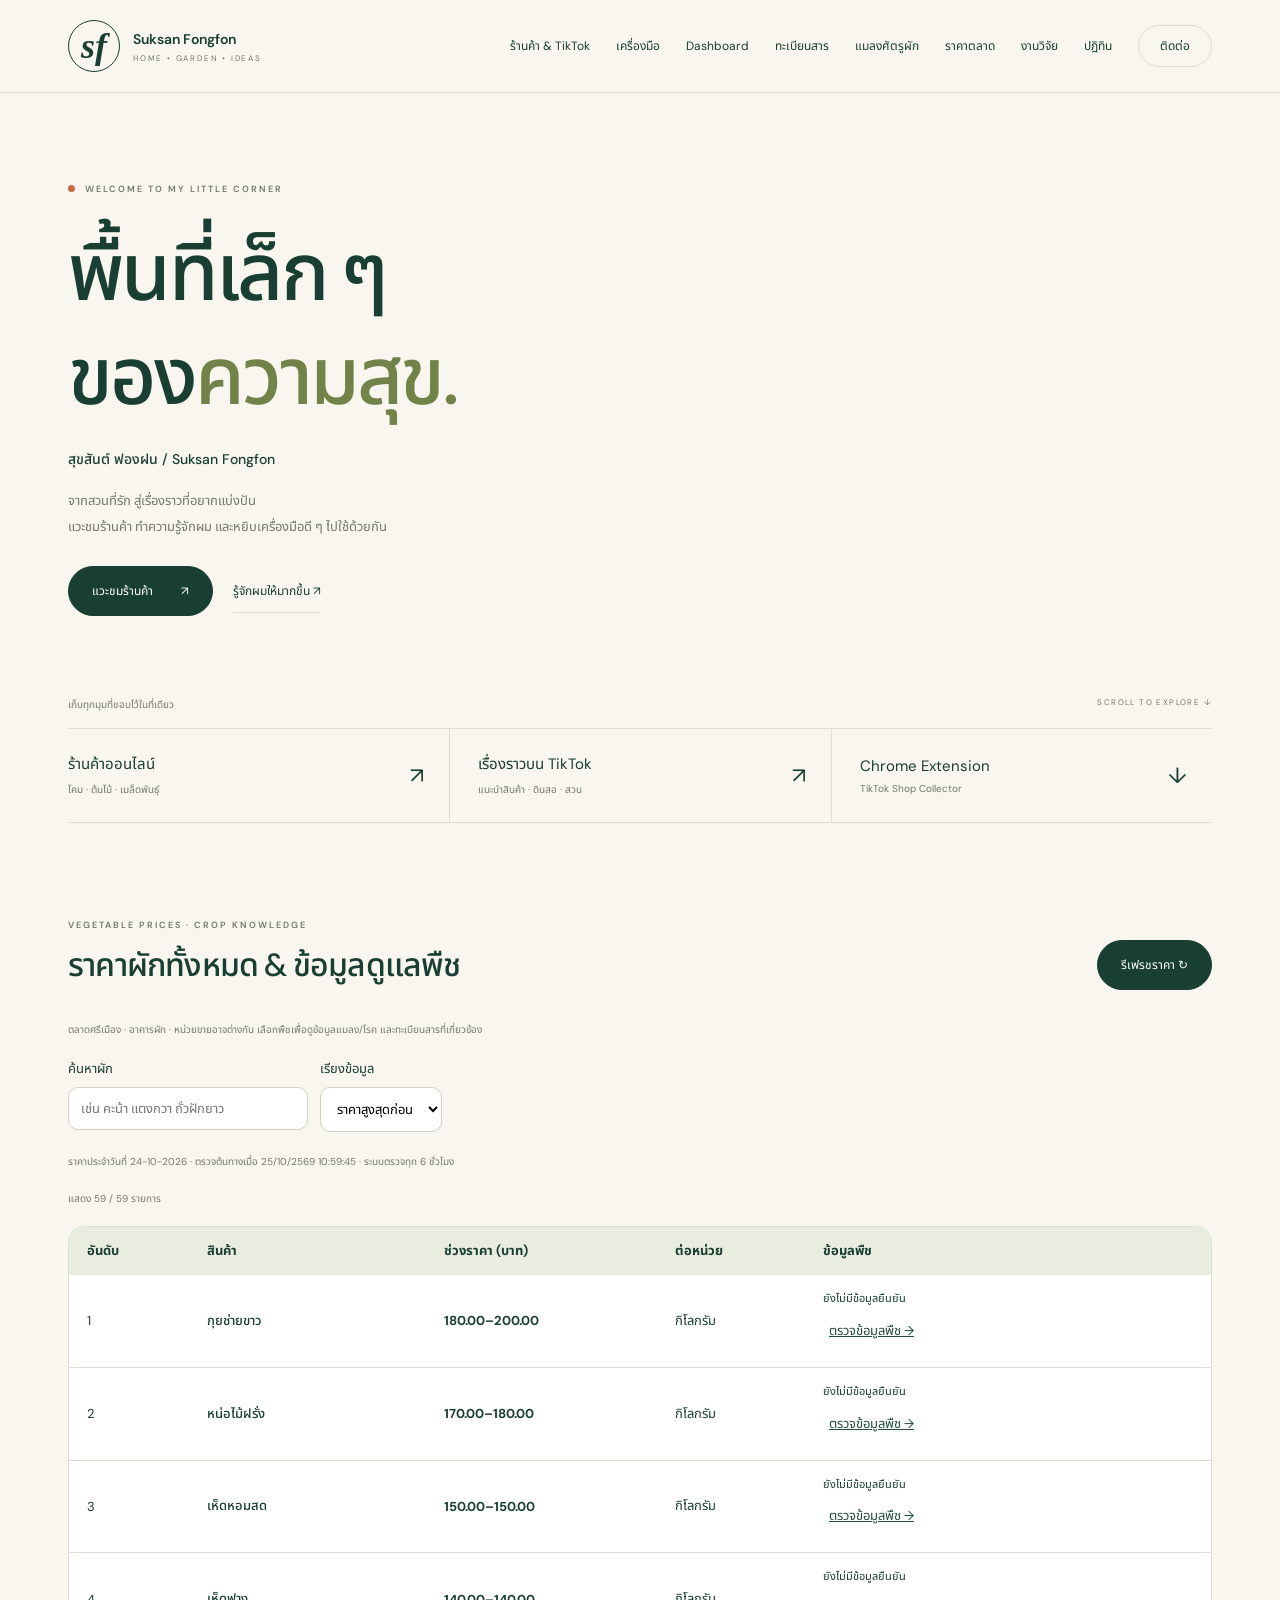
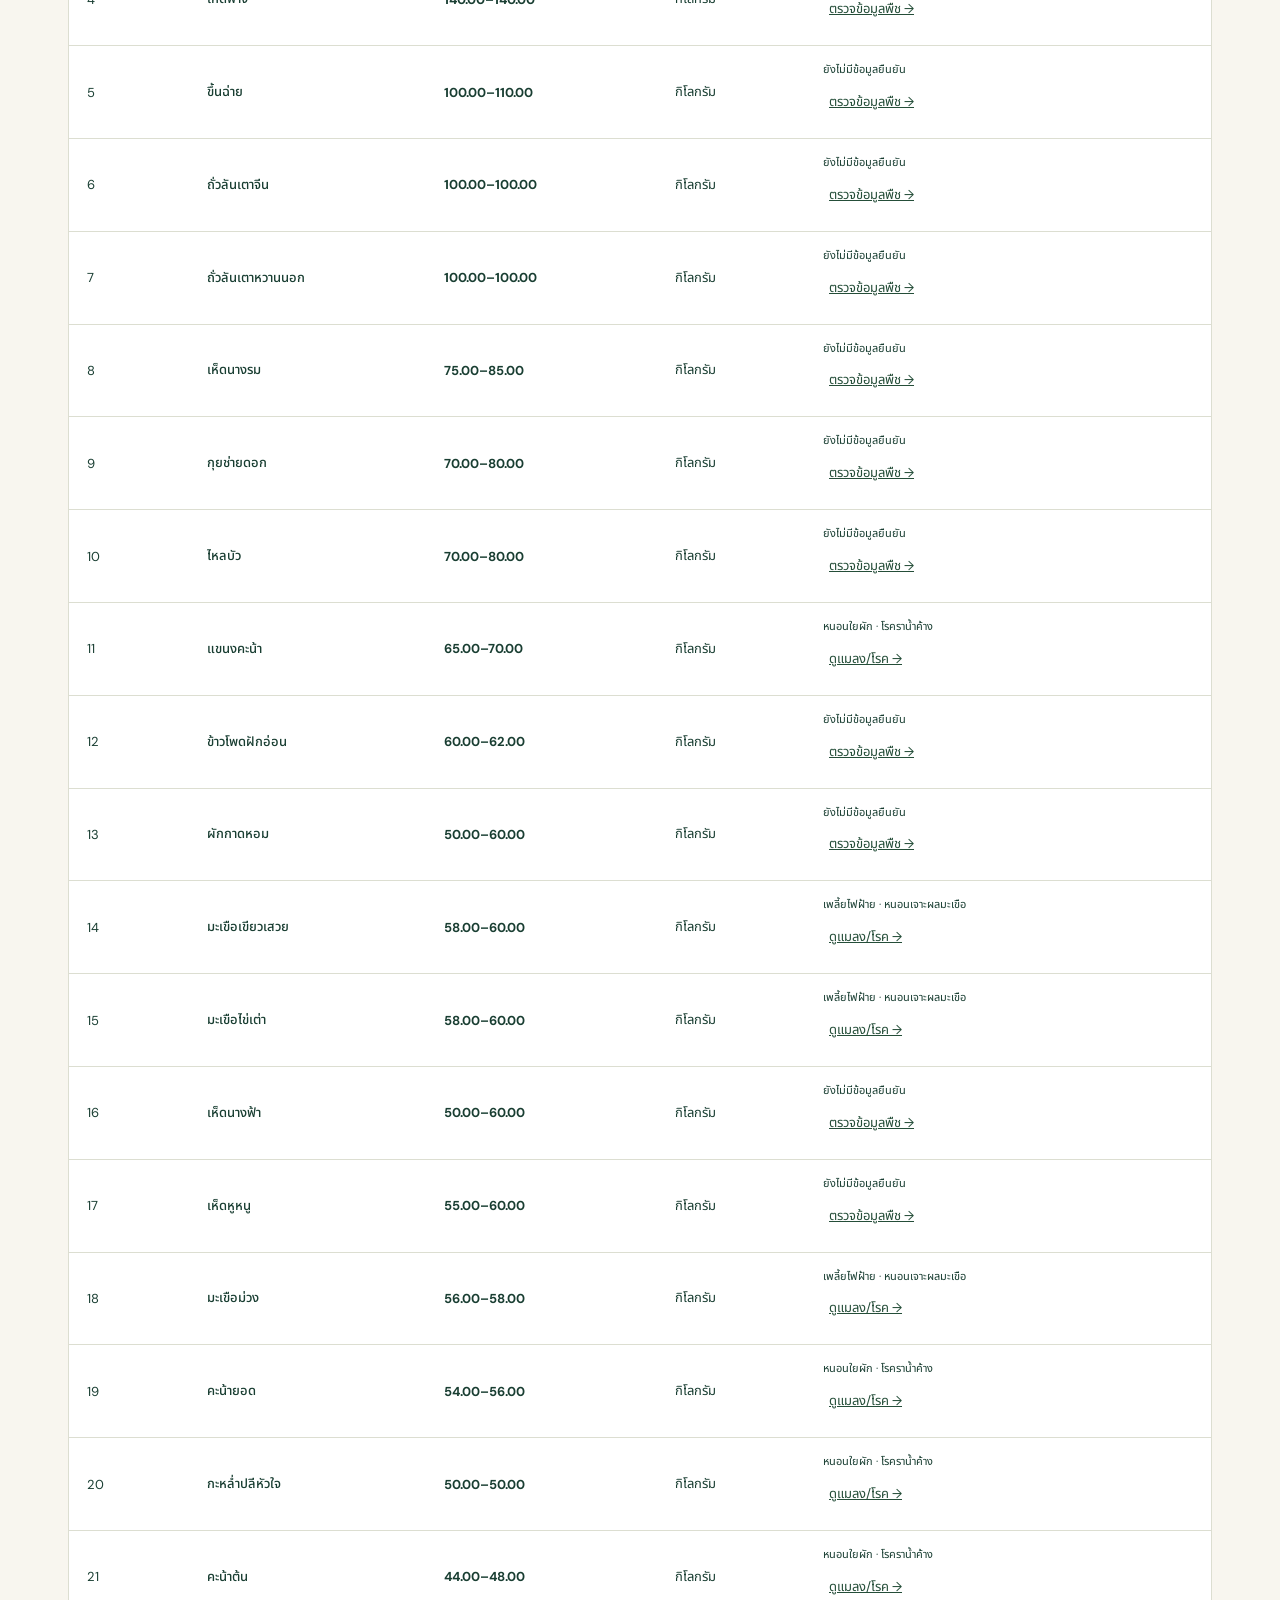
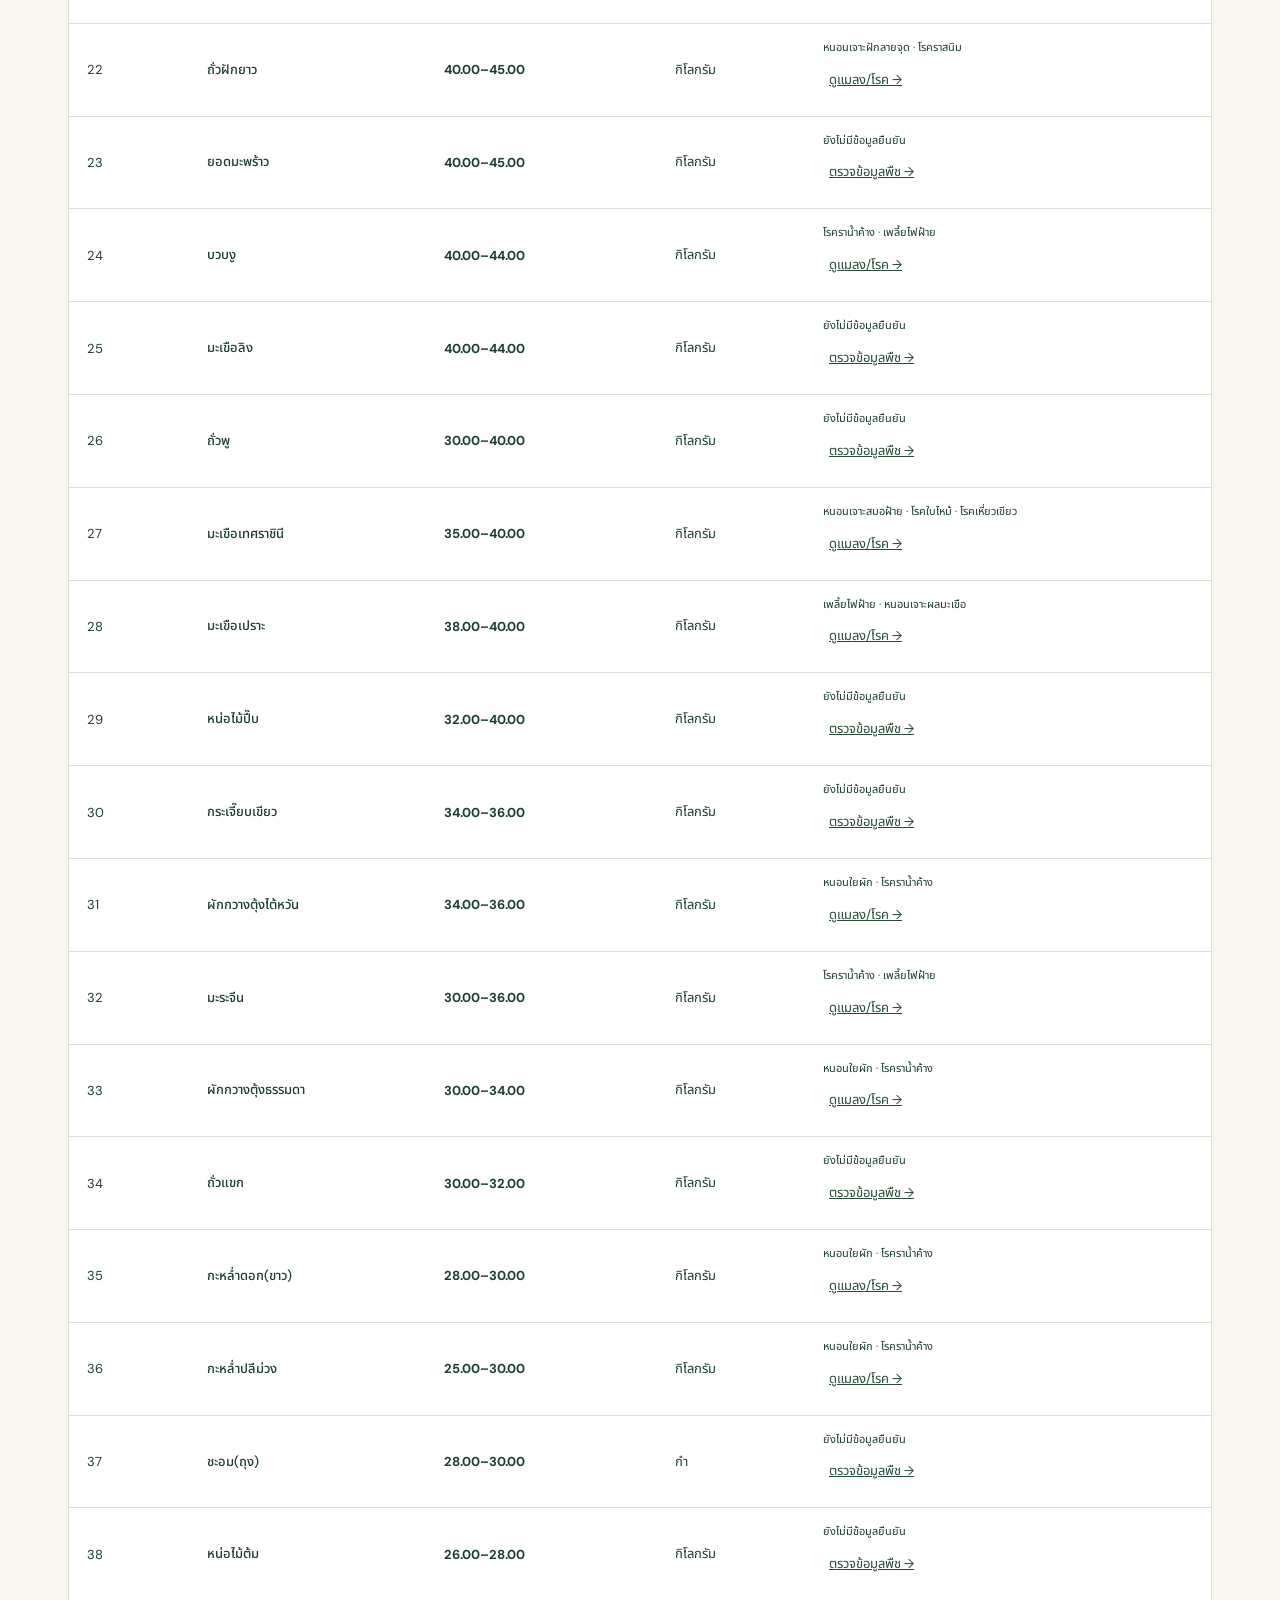
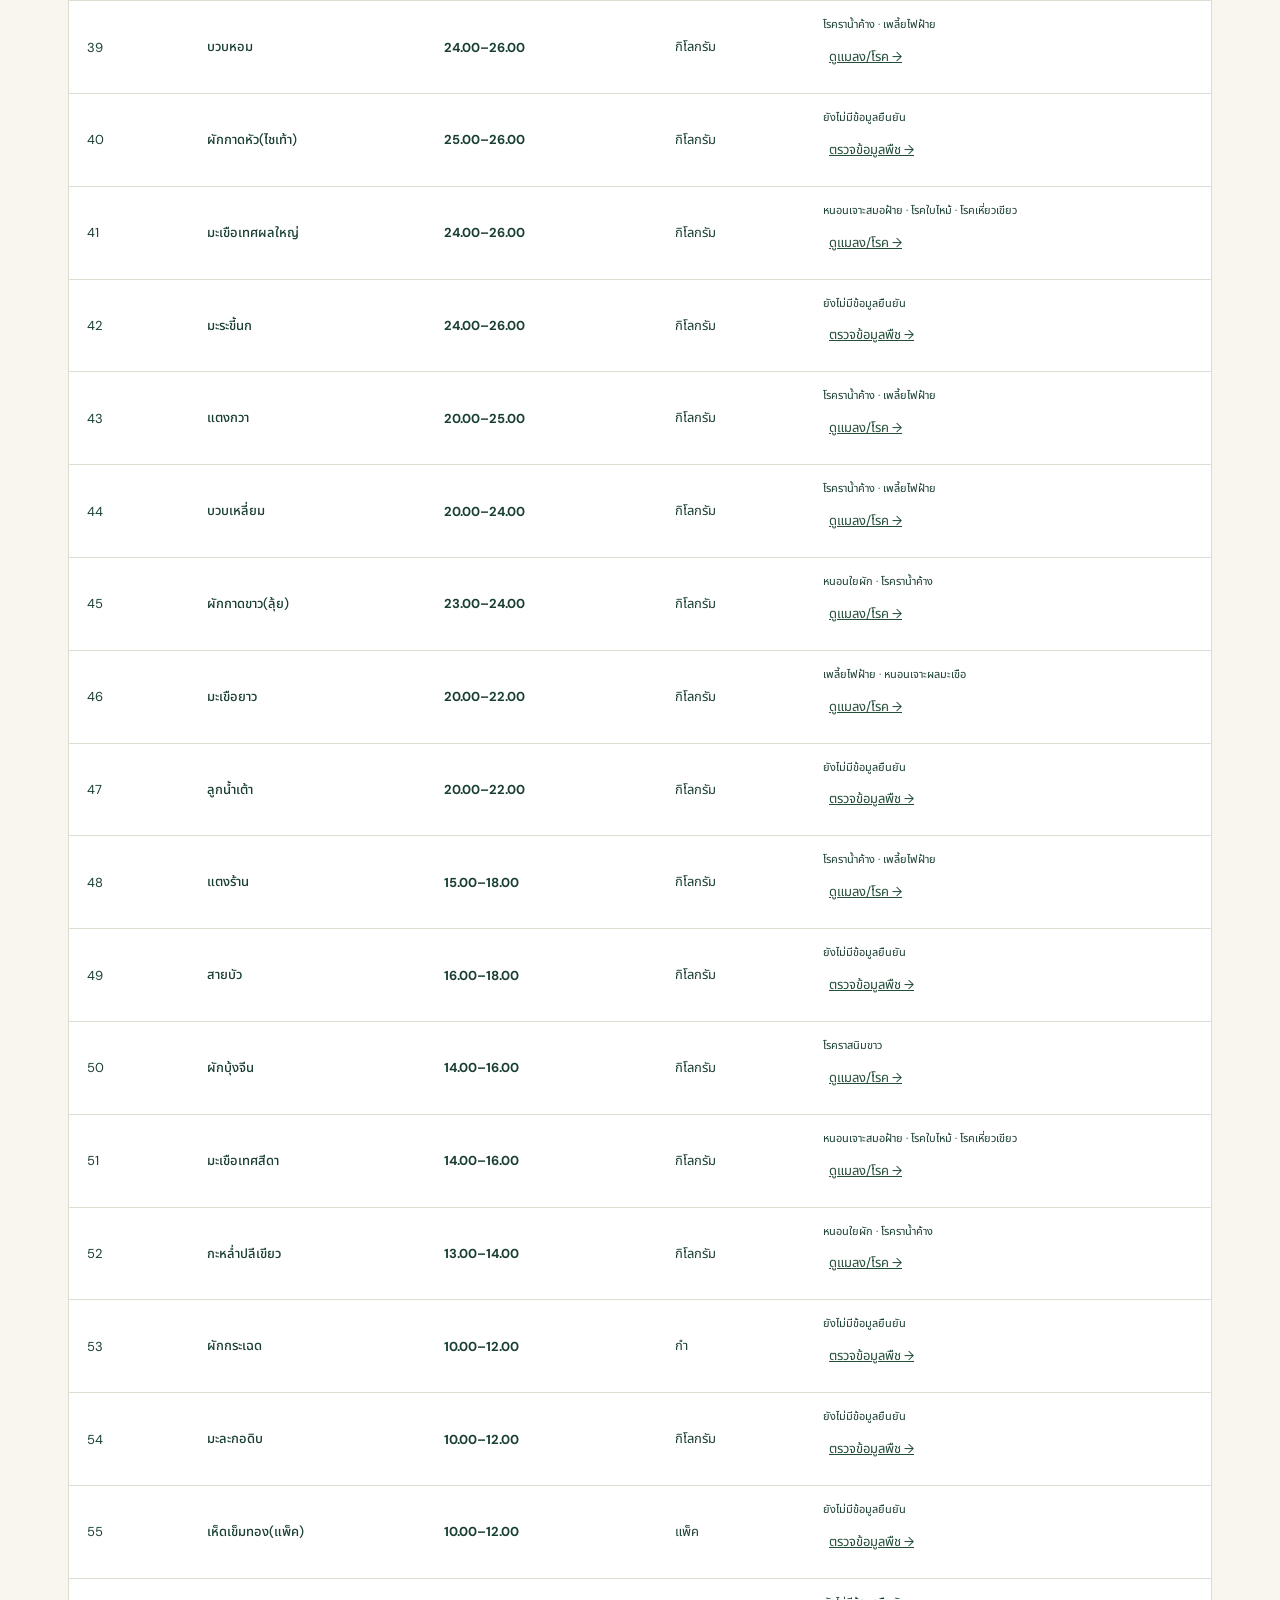
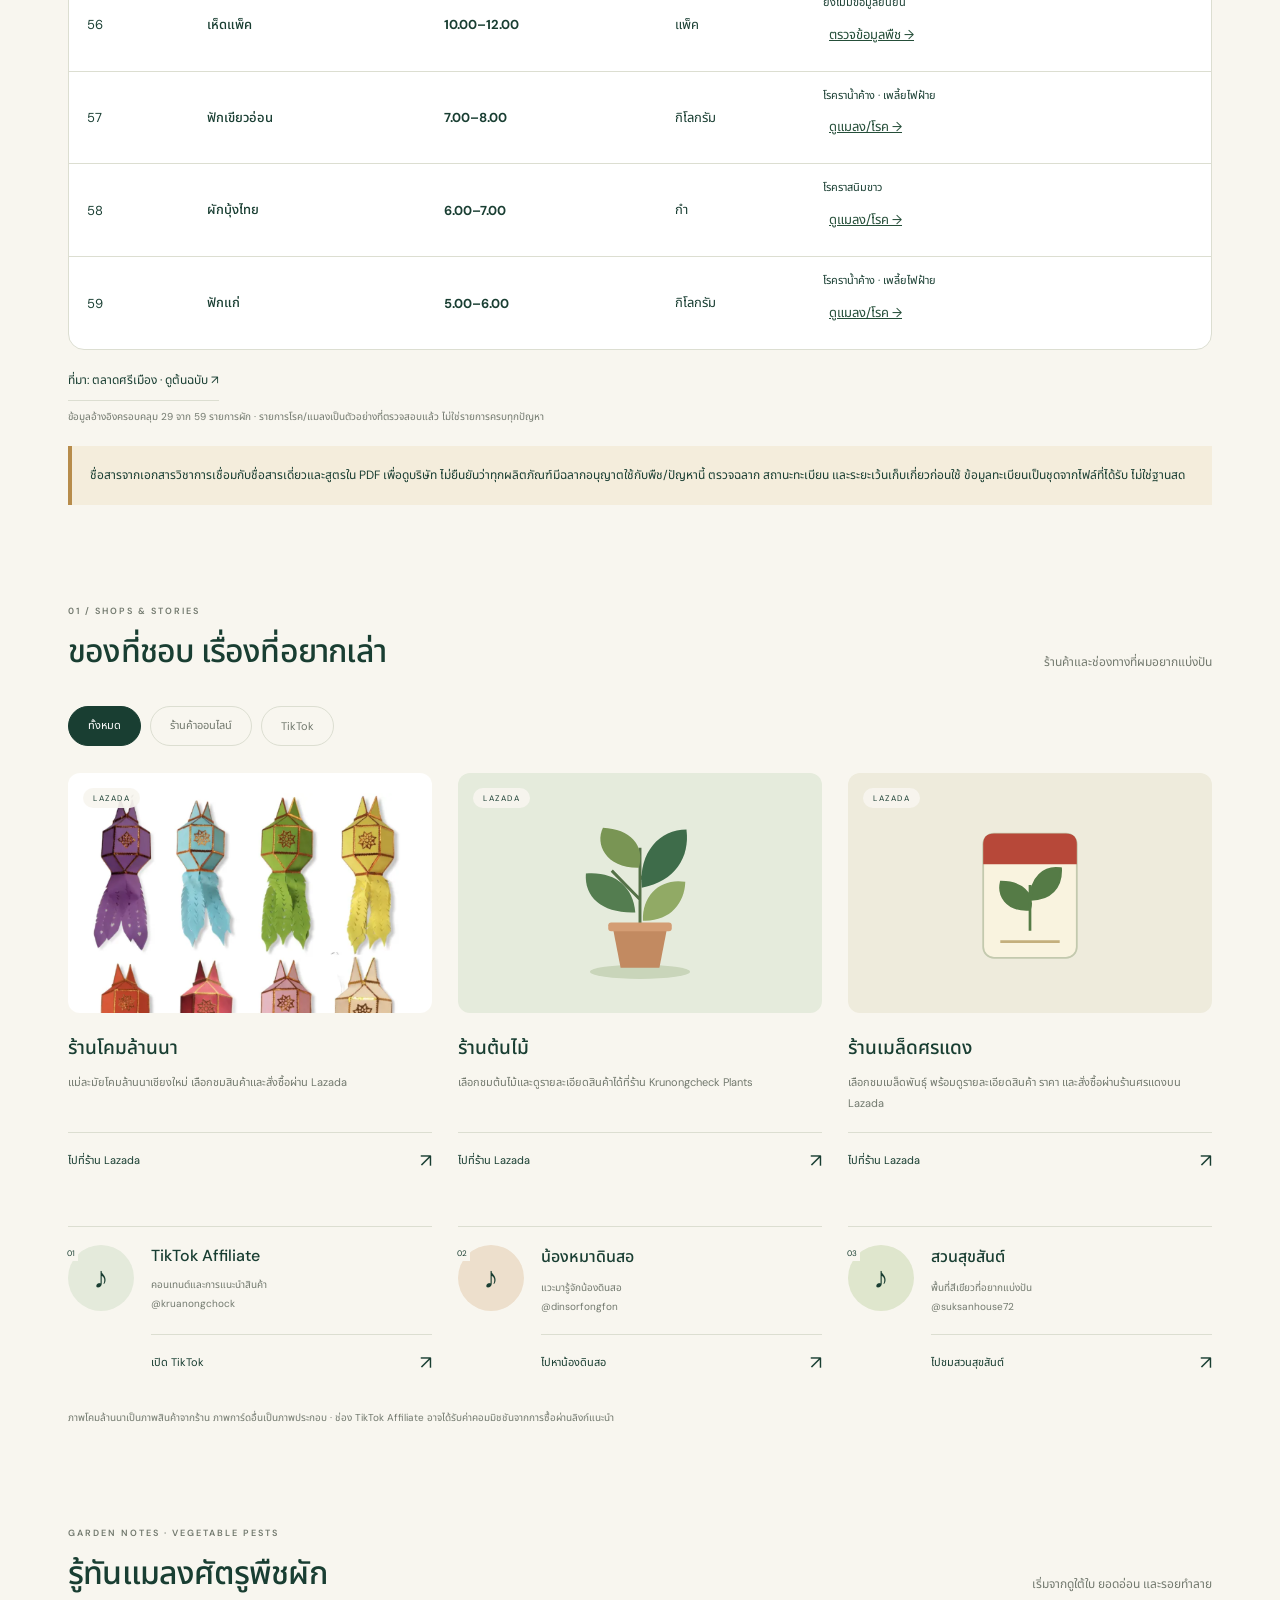
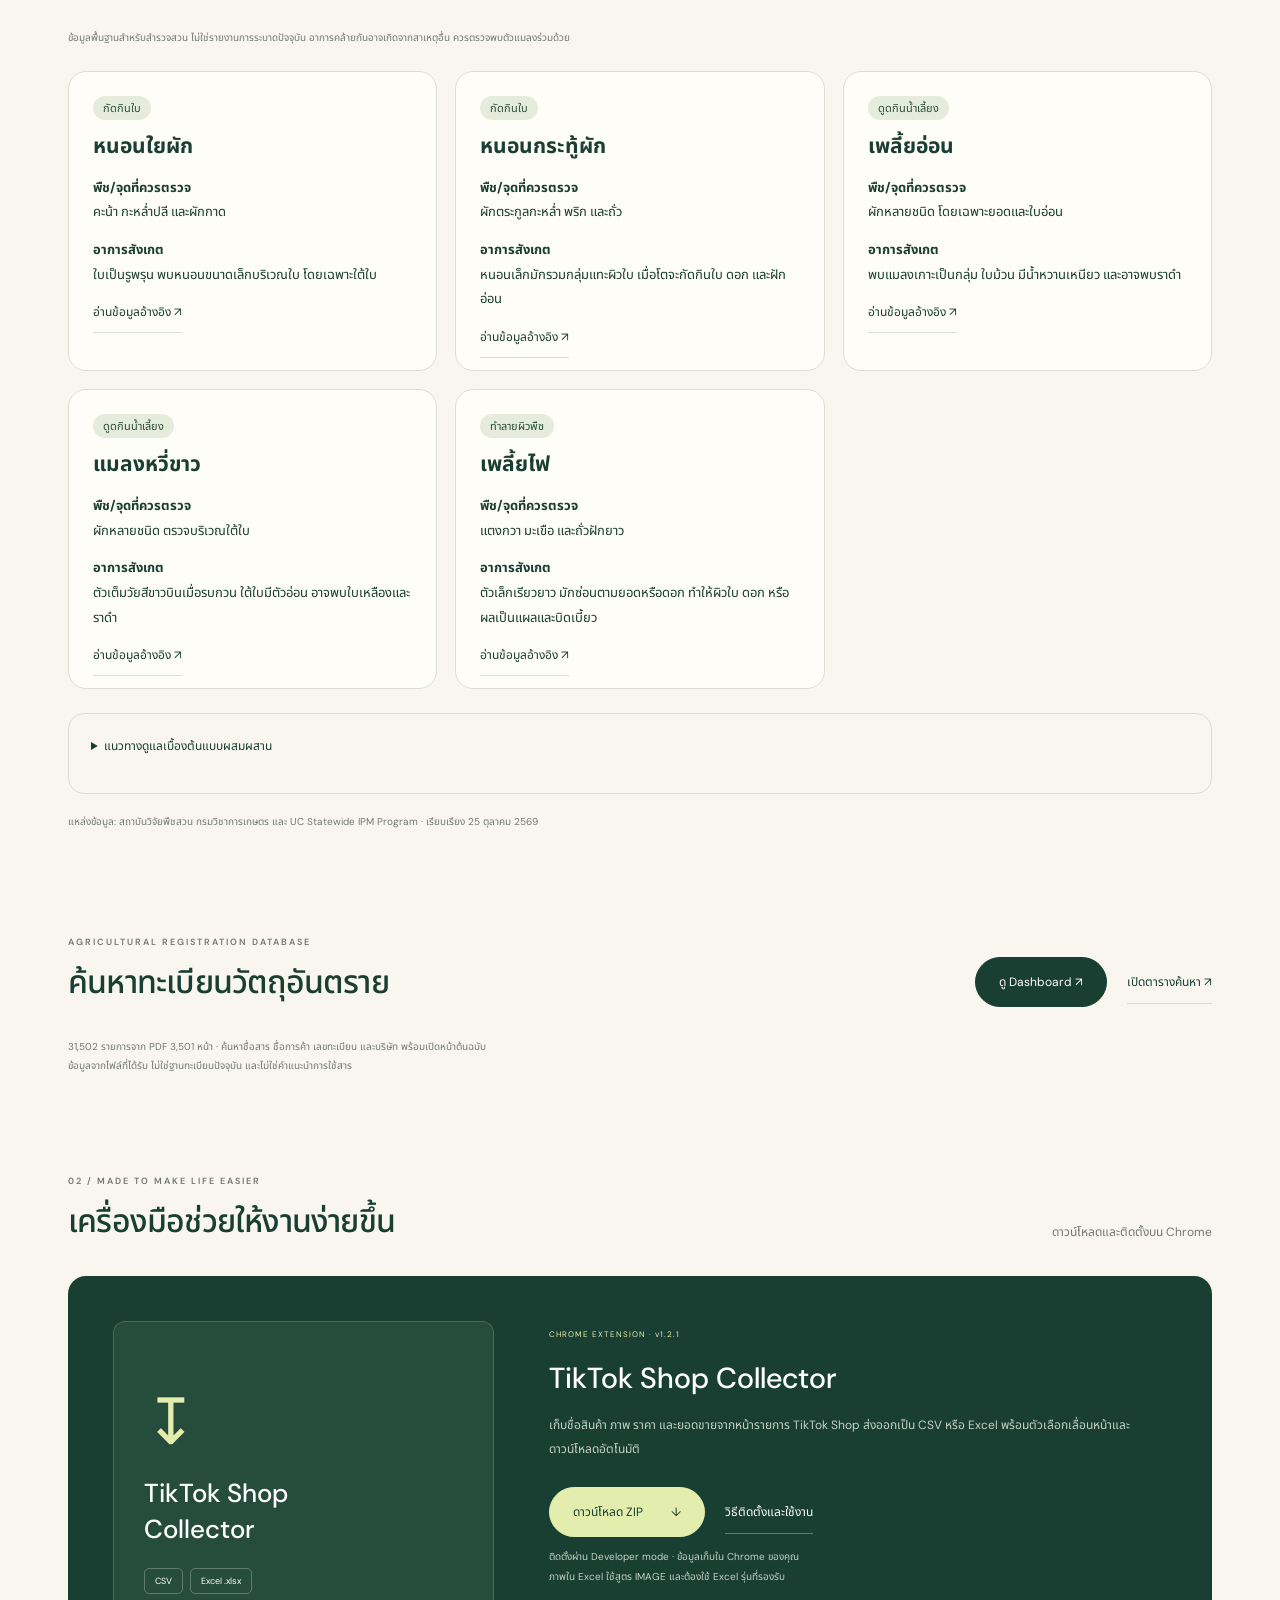
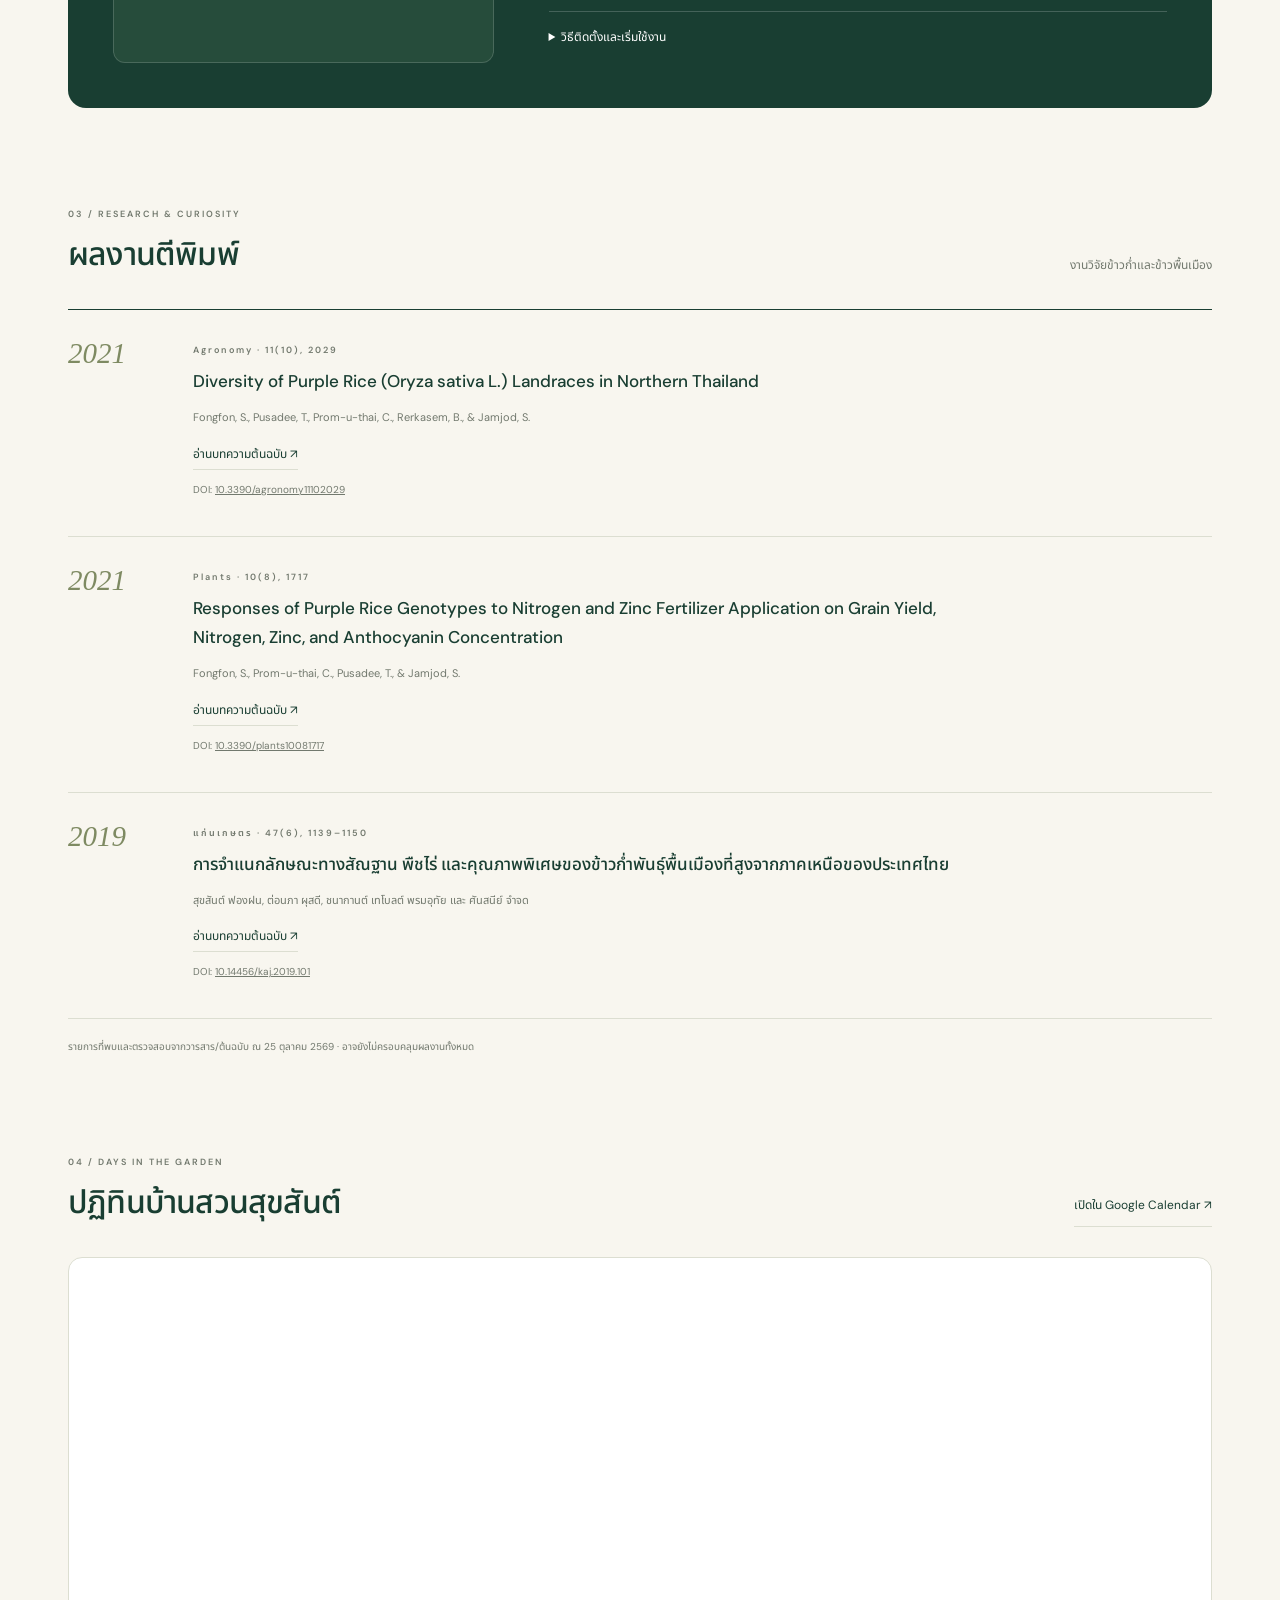
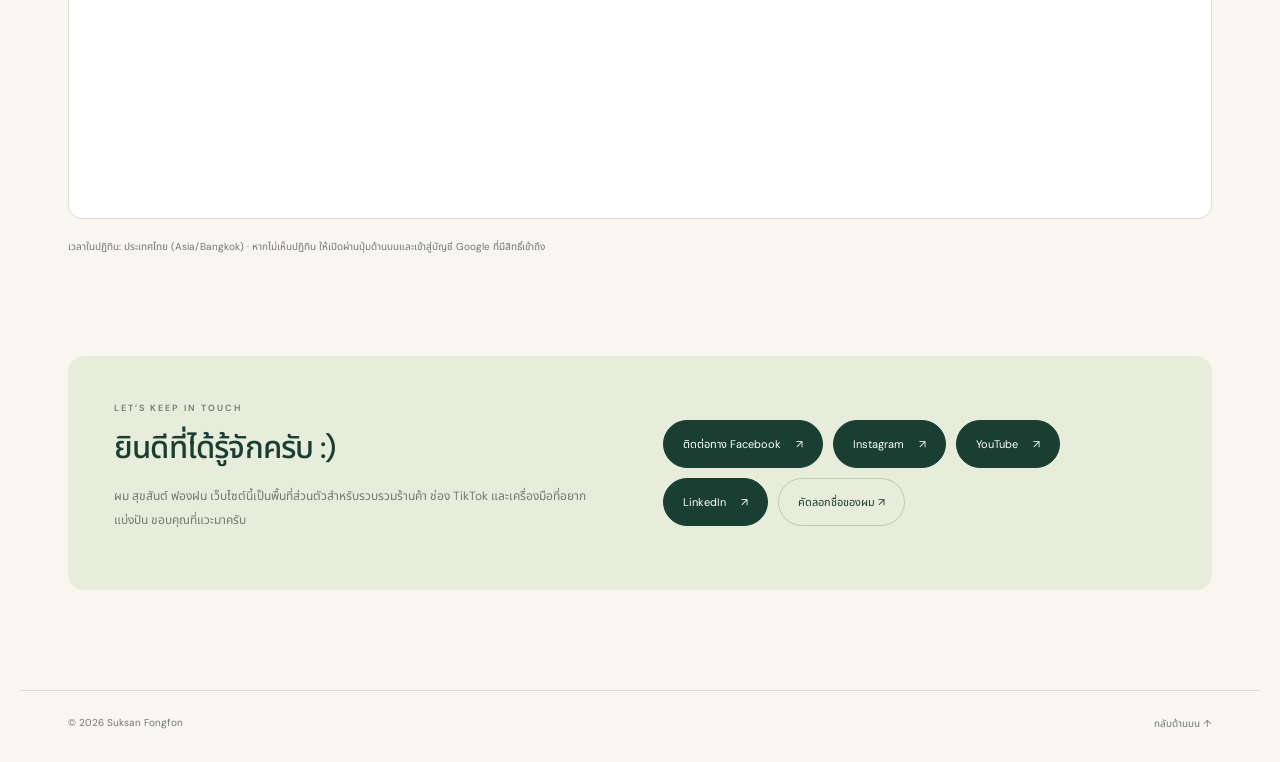
==== commit 32d08236: "Separate crop diseases and insects with direct ingredient/formulation database filters" ====
--- a/index.html
+++ b/index.html
@@ -1,7 +1,7 @@
 <!DOCTYPE html>
 
 <html lang="th"><head><meta charset="utf-8"/><meta content="width=device-width,initial-scale=1" name="viewport"/><meta content="พื้นที่เล็ก ๆ ของสุขสันต์ ฟองฝน — ร้านโคมล้านนา ต้นไม้ เมล็ดพันธุ์ เรื่องราวจากสวน งานวิจัย และเครื่องมือที่อยากแบ่งปัน" name="description"/><meta content="#193e32" name="theme-color"/><title>Suksan Fongfon — สุขสันต์ ฟองฝน</title><link href="style.css" rel="stylesheet"/><style>.price-wrap{overflow-x:auto;background:white;border:1px solid var(--line);border-radius:16px;margin:18px 0}.prices{border-collapse:collapse;width:100%;font-size:13px;text-align:left}.prices th,.prices td{padding:14px 18px;border-bottom:1px solid var(--line)}.prices thead{background:#e9eddf}.prices tbody th{font-weight:500}.prices td:nth-child(3){font-weight:700;color:var(--green);font-variant-numeric:tabular-nums}.prices tr:last-child td,.prices tr:last-child th{border-bottom:0}@media(max-width:540px){.prices th,.prices td{padding:12px 8px;font-size:12px}}
-</style><style>.pest-grid{display:grid;grid-template-columns:repeat(3,minmax(0,1fr));gap:18px;margin-top:24px}.pest-card{background:#fffdf7;border:1px solid var(--line,#dce1d5);border-radius:18px;padding:24px}.pest-card h3{font-size:21px;margin:14px 0}.pest-card p,.pest-care li{font-size:13px;line-height:1.9}.pest-type{font-size:11px;background:#e6ecdb;color:#294e39;border-radius:20px;padding:5px 10px}.pest-care{margin-top:24px;padding:22px;border:1px solid var(--line,#dce1d5);border-radius:16px}.pest-care summary{cursor:pointer;line-height:1.8}nav{flex-wrap:wrap}@media(max-width:850px){.pest-grid{grid-template-columns:repeat(2,minmax(0,1fr))}}@media(max-width:540px){.pest-grid{grid-template-columns:1fr}.bar{height:auto;min-height:72px;padding-top:12px;padding-bottom:12px}nav{gap:4px 12px}}</style><style>.crop-controls,.crop-actions{display:flex;gap:12px;flex-wrap:wrap;margin:20px 0}.crop-controls label{display:flex;flex-direction:column;gap:8px;font-size:13px}.crop-controls input,.crop-controls select,.linked-products select{font:inherit;padding:12px;border:1px solid #cbd2c1;border-radius:10px;max-width:100%;background:white}.crop-link{background:none;border:0;color:#254e39;text-decoration:underline;cursor:pointer;font:inherit;min-height:44px;text-align:left}.crop-detail{margin-top:25px;padding:25px;border:1px solid #cbd2c1;border-radius:18px;background:#fffdf8;scroll-margin-top:150px}.crop-detail p{font-size:13px;line-height:1.9}.crop-detail details{margin:18px 0;padding:18px;border:1px solid #dce1d5;border-radius:12px}.crop-detail summary{cursor:pointer;line-height:1.9;font-weight:600}.crop-detail .btn{font-size:12px;min-height:44px}.registry-note{background:#f4eddc;padding:18px;border-left:4px solid #b78c4b;font-size:12px;line-height:1.9;margin-top:20px}.linked-products table{min-width:760px}.price-wrap{overflow-x:auto}.crop-controls input{min-width:240px}@media(max-width:540px){.prices{min-width:540px}.crop-detail{padding:16px}}</style></head><body><a class="skip" href="#main">ข้ามไปเนื้อหา</a><header><div class="wrap bar"><a class="brand" href="#home"><span class="brand-mark">sf</span><span class="brand-name">Suksan Fongfon<small>HOME • GARDEN • IDEAS</small></span></a><nav aria-label="เมนูหลัก"><a href="#shop">ร้านค้า &amp; TikTok</a><a href="#extensions">เครื่องมือ</a><a href="dashboard.html">Dashboard</a><a href="registry.html">ทะเบียนสาร</a><a href="#vegetable-pests">แมลงศัตรูผัก</a><a href="#market-prices">ราคาตลาด</a><a href="#publications">งานวิจัย</a><a href="#calendar">ปฏิทิน</a><a href="#about">ติดต่อ</a></nav></div></header><main class="wrap" id="main"><div class="hero hero-text" id="home"><div><div class="eyebrow">WELCOME TO MY LITTLE CORNER</div><h1>พื้นที่เล็ก ๆ<br/>ของ<span>ความสุข.</span></h1><p class="thai">สุขสันต์ ฟองฝน / Suksan Fongfon</p><p class="intro">จากสวนที่รัก สู่เรื่องราวที่อยากแบ่งปัน<br/>แวะชมร้านค้า ทำความรู้จักผม และหยิบเครื่องมือดี ๆ ไปใช้ด้วยกัน</p><div class="actions"><a class="btn" href="#shop">แวะชมร้านค้า <span>↗</span></a><a class="text-link" href="#about">รู้จักผมให้มากขึ้น ↗</a></div></div></div><div class="chapter-label"><span>เก็บทุกมุมที่ชอบไว้ในที่เดียว</span><span>SCROLL TO EXPLORE ↓</span></div><div class="quick"><a data-shortcut="shop" href="#shop"><span>ร้านค้าออนไลน์<small>โคม · ต้นไม้ · เมล็ดพันธุ์</small></span><span class="arrow">↗</span></a><a data-shortcut="tiktok" href="#shop"><span>เรื่องราวบน TikTok<small>แนะนำสินค้า · ดินสอ · สวน</small></span><span class="arrow">↗</span></a><a href="#extensions"><span>Chrome Extension<small>TikTok Shop Collector</small></span><span class="arrow">↓</span></a></div><section id="market-prices"><div class="section-head"><div><div class="eyebrow">VEGETABLE PRICES · CROP KNOWLEDGE</div><h2>ราคาผักทั้งหมด &amp; ข้อมูลดูแลพืช</h2></div><button class="btn copy" id="refresh-prices">รีเฟรชราคา ↻</button></div><p class="affiliate">ตลาดศรีเมือง · อาคารผัก · หน่วยขายอาจต่างกัน เลือกพืชเพื่อดูข้อมูลแมลง/โรค และทะเบียนสารที่เกี่ยวข้อง</p><div class="crop-controls"><label>ค้นหาผัก<input type="search" id="price-search" placeholder="เช่น คะน้า แตงกวา ถั่วฝักยาว"></label><label>เรียงข้อมูล<select id="price-sort"><option value="high">ราคาสูงสุดก่อน</option><option value="name">ชื่อสินค้า ก–ฮ</option></select></label></div><p class="affiliate" id="price-status" role="status">ข้อมูลสำรองประจำวันที่ 24-10-2026 · กำลังตรวจข้อมูลล่าสุด…</p><p class="affiliate" id="price-count"></p><div class="price-wrap"><table class="prices"><caption class="sr-only">ราคาผักทั้งหมดพร้อมลิงก์ข้อมูลศัตรูพืช</caption><thead><tr><th>อันดับ</th><th>สินค้า</th><th>ช่วงราคา (บาท)</th><th>ต่อหน่วย</th><th>ข้อมูลพืช</th></tr></thead><tbody id="price-rows"><tr><td>1</td><th scope="row">กุยช่ายขาว</th><td>180.00–200.00</td><td>กิโลกรัม</td><td>กำลังโหลดข้อมูลเชื่อมโยง…</td></tr><tr><td>2</td><th scope="row">หน่อไม้ฝรั่ง</th><td>170.00–180.00</td><td>กิโลกรัม</td><td>กำลังโหลดข้อมูลเชื่อมโยง…</td></tr><tr><td>3</td><th scope="row">เห็ดหอมสด</th><td>150.00–150.00</td><td>กิโลกรัม</td><td>กำลังโหลดข้อมูลเชื่อมโยง…</td></tr><tr><td>4</td><th scope="row">เห็ดฟาง</th><td>140.00–140.00</td><td>กิโลกรัม</td><td>กำลังโหลดข้อมูลเชื่อมโยง…</td></tr><tr><td>5</td><th scope="row">ขึ้นฉ่าย</th><td>100.00–110.00</td><td>กิโลกรัม</td><td>กำลังโหลดข้อมูลเชื่อมโยง…</td></tr><tr><td>6</td><th scope="row">ถั่วลันเตาจีน</th><td>100.00–100.00</td><td>กิโลกรัม</td><td>กำลังโหลดข้อมูลเชื่อมโยง…</td></tr><tr><td>7</td><th scope="row">ถั่วลันเตาหวานนอก</th><td>100.00–100.00</td><td>กิโลกรัม</td><td>กำลังโหลดข้อมูลเชื่อมโยง…</td></tr><tr><td>8</td><th scope="row">เห็ดนางรม</th><td>75.00–85.00</td><td>กิโลกรัม</td><td>กำลังโหลดข้อมูลเชื่อมโยง…</td></tr><tr><td>9</td><th scope="row">กุยช่ายดอก</th><td>70.00–80.00</td><td>กิโลกรัม</td><td>กำลังโหลดข้อมูลเชื่อมโยง…</td></tr><tr><td>10</td><th scope="row">ไหลบัว</th><td>70.00–80.00</td><td>กิโลกรัม</td><td>กำลังโหลดข้อมูลเชื่อมโยง…</td></tr><tr><td>11</td><th scope="row">แขนงคะน้า</th><td>65.00–70.00</td><td>กิโลกรัม</td><td>กำลังโหลดข้อมูลเชื่อมโยง…</td></tr><tr><td>12</td><th scope="row">ข้าวโพดฝักอ่อน</th><td>60.00–62.00</td><td>กิโลกรัม</td><td>กำลังโหลดข้อมูลเชื่อมโยง…</td></tr><tr><td>13</td><th scope="row">ผักกาดหอม</th><td>50.00–60.00</td><td>กิโลกรัม</td><td>กำลังโหลดข้อมูลเชื่อมโยง…</td></tr><tr><td>14</td><th scope="row">มะเขือเขียวเสวย</th><td>58.00–60.00</td><td>กิโลกรัม</td><td>กำลังโหลดข้อมูลเชื่อมโยง…</td></tr><tr><td>15</td><th scope="row">มะเขือไข่เต่า</th><td>58.00–60.00</td><td>กิโลกรัม</td><td>กำลังโหลดข้อมูลเชื่อมโยง…</td></tr><tr><td>16</td><th scope="row">เห็ดนางฟ้า</th><td>50.00–60.00</td><td>กิโลกรัม</td><td>กำลังโหลดข้อมูลเชื่อมโยง…</td></tr><tr><td>17</td><th scope="row">เห็ดหูหนู</th><td>55.00–60.00</td><td>กิโลกรัม</td><td>กำลังโหลดข้อมูลเชื่อมโยง…</td></tr><tr><td>18</td><th scope="row">มะเขือม่วง</th><td>56.00–58.00</td><td>กิโลกรัม</td><td>กำลังโหลดข้อมูลเชื่อมโยง…</td></tr><tr><td>19</td><th scope="row">คะน้ายอด</th><td>54.00–56.00</td><td>กิโลกรัม</td><td>กำลังโหลดข้อมูลเชื่อมโยง…</td></tr><tr><td>20</td><th scope="row">กะหล่ำปลีหัวใจ</th><td>50.00–50.00</td><td>กิโลกรัม</td><td>กำลังโหลดข้อมูลเชื่อมโยง…</td></tr><tr><td>21</td><th scope="row">คะน้าต้น</th><td>44.00–48.00</td><td>กิโลกรัม</td><td>กำลังโหลดข้อมูลเชื่อมโยง…</td></tr><tr><td>22</td><th scope="row">ถั่วฝักยาว</th><td>40.00–45.00</td><td>กิโลกรัม</td><td>กำลังโหลดข้อมูลเชื่อมโยง…</td></tr><tr><td>23</td><th scope="row">ยอดมะพร้าว</th><td>40.00–45.00</td><td>กิโลกรัม</td><td>กำลังโหลดข้อมูลเชื่อมโยง…</td></tr><tr><td>24</td><th scope="row">บวบงู</th><td>40.00–44.00</td><td>กิโลกรัม</td><td>กำลังโหลดข้อมูลเชื่อมโยง…</td></tr><tr><td>25</td><th scope="row">มะเขือลิง</th><td>40.00–44.00</td><td>กิโลกรัม</td><td>กำลังโหลดข้อมูลเชื่อมโยง…</td></tr><tr><td>26</td><th scope="row">ถั่วพู</th><td>30.00–40.00</td><td>กิโลกรัม</td><td>กำลังโหลดข้อมูลเชื่อมโยง…</td></tr><tr><td>27</td><th scope="row">มะเขือเทศราชินี</th><td>35.00–40.00</td><td>กิโลกรัม</td><td>กำลังโหลดข้อมูลเชื่อมโยง…</td></tr><tr><td>28</td><th scope="row">มะเขือเปราะ</th><td>38.00–40.00</td><td>กิโลกรัม</td><td>กำลังโหลดข้อมูลเชื่อมโยง…</td></tr><tr><td>29</td><th scope="row">หน่อไม้ปี๊บ</th><td>32.00–40.00</td><td>กิโลกรัม</td><td>กำลังโหลดข้อมูลเชื่อมโยง…</td></tr><tr><td>30</td><th scope="row">กระเจี๊ยบเขียว</th><td>34.00–36.00</td><td>กิโลกรัม</td><td>กำลังโหลดข้อมูลเชื่อมโยง…</td></tr><tr><td>31</td><th scope="row">ผักกวางตุ้งไต้หวัน</th><td>34.00–36.00</td><td>กิโลกรัม</td><td>กำลังโหลดข้อมูลเชื่อมโยง…</td></tr><tr><td>32</td><th scope="row">มะระจีน</th><td>30.00–36.00</td><td>กิโลกรัม</td><td>กำลังโหลดข้อมูลเชื่อมโยง…</td></tr><tr><td>33</td><th scope="row">ผักกวางตุ้งธรรมดา</th><td>30.00–34.00</td><td>กิโลกรัม</td><td>กำลังโหลดข้อมูลเชื่อมโยง…</td></tr><tr><td>34</td><th scope="row">ถั่วแขก</th><td>30.00–32.00</td><td>กิโลกรัม</td><td>กำลังโหลดข้อมูลเชื่อมโยง…</td></tr><tr><td>35</td><th scope="row">กะหล่ำดอก(ขาว)</th><td>28.00–30.00</td><td>กิโลกรัม</td><td>กำลังโหลดข้อมูลเชื่อมโยง…</td></tr><tr><td>36</td><th scope="row">กะหล่ำปลีม่วง</th><td>25.00–30.00</td><td>กิโลกรัม</td><td>กำลังโหลดข้อมูลเชื่อมโยง…</td></tr><tr><td>37</td><th scope="row">ชะอม(ถุง)</th><td>28.00–30.00</td><td>กำ</td><td>กำลังโหลดข้อมูลเชื่อมโยง…</td></tr><tr><td>38</td><th scope="row">หน่อไม้ต้ม</th><td>26.00–28.00</td><td>กิโลกรัม</td><td>กำลังโหลดข้อมูลเชื่อมโยง…</td></tr><tr><td>39</td><th scope="row">บวบหอม</th><td>24.00–26.00</td><td>กิโลกรัม</td><td>กำลังโหลดข้อมูลเชื่อมโยง…</td></tr><tr><td>40</td><th scope="row">ผักกาดหัว(ไชเท้า)</th><td>25.00–26.00</td><td>กิโลกรัม</td><td>กำลังโหลดข้อมูลเชื่อมโยง…</td></tr><tr><td>41</td><th scope="row">มะระขี้นก</th><td>24.00–26.00</td><td>กิโลกรัม</td><td>กำลังโหลดข้อมูลเชื่อมโยง…</td></tr><tr><td>42</td><th scope="row">มะเขือเทศผลใหญ่</th><td>24.00–26.00</td><td>กิโลกรัม</td><td>กำลังโหลดข้อมูลเชื่อมโยง…</td></tr><tr><td>43</td><th scope="row">แตงกวา</th><td>20.00–25.00</td><td>กิโลกรัม</td><td>กำลังโหลดข้อมูลเชื่อมโยง…</td></tr><tr><td>44</td><th scope="row">บวบเหลี่ยม</th><td>20.00–24.00</td><td>กิโลกรัม</td><td>กำลังโหลดข้อมูลเชื่อมโยง…</td></tr><tr><td>45</td><th scope="row">ผักกาดขาว(ลุ้ย)</th><td>23.00–24.00</td><td>กิโลกรัม</td><td>กำลังโหลดข้อมูลเชื่อมโยง…</td></tr><tr><td>46</td><th scope="row">มะเขือยาว</th><td>20.00–22.00</td><td>กิโลกรัม</td><td>กำลังโหลดข้อมูลเชื่อมโยง…</td></tr><tr><td>47</td><th scope="row">ลูกน้ำเต้า</th><td>20.00–22.00</td><td>กิโลกรัม</td><td>กำลังโหลดข้อมูลเชื่อมโยง…</td></tr><tr><td>48</td><th scope="row">สายบัว</th><td>16.00–18.00</td><td>กิโลกรัม</td><td>กำลังโหลดข้อมูลเชื่อมโยง…</td></tr><tr><td>49</td><th scope="row">แตงร้าน</th><td>15.00–18.00</td><td>กิโลกรัม</td><td>กำลังโหลดข้อมูลเชื่อมโยง…</td></tr><tr><td>50</td><th scope="row">ผักบุ้งจีน</th><td>14.00–16.00</td><td>กิโลกรัม</td><td>กำลังโหลดข้อมูลเชื่อมโยง…</td></tr><tr><td>51</td><th scope="row">มะเขือเทศสีดา</th><td>14.00–16.00</td><td>กิโลกรัม</td><td>กำลังโหลดข้อมูลเชื่อมโยง…</td></tr><tr><td>52</td><th scope="row">กะหล่ำปลีเขียว</th><td>13.00–14.00</td><td>กิโลกรัม</td><td>กำลังโหลดข้อมูลเชื่อมโยง…</td></tr><tr><td>53</td><th scope="row">ผักกระเฉด</th><td>10.00–12.00</td><td>กำ</td><td>กำลังโหลดข้อมูลเชื่อมโยง…</td></tr><tr><td>54</td><th scope="row">มะละกอดิบ</th><td>10.00–12.00</td><td>กิโลกรัม</td><td>กำลังโหลดข้อมูลเชื่อมโยง…</td></tr><tr><td>55</td><th scope="row">เห็ดเข็มทอง(แพ็ค)</th><td>10.00–12.00</td><td>แพ็ค</td><td>กำลังโหลดข้อมูลเชื่อมโยง…</td></tr><tr><td>56</td><th scope="row">เห็ดแพ็ค</th><td>10.00–12.00</td><td>แพ็ค</td><td>กำลังโหลดข้อมูลเชื่อมโยง…</td></tr><tr><td>57</td><th scope="row">ฟักเขียวอ่อน</th><td>7.00–8.00</td><td>กิโลกรัม</td><td>กำลังโหลดข้อมูลเชื่อมโยง…</td></tr><tr><td>58</td><th scope="row">ผักบุ้งไทย</th><td>6.00–7.00</td><td>กำ</td><td>กำลังโหลดข้อมูลเชื่อมโยง…</td></tr><tr><td>59</td><th scope="row">ฟักแก่</th><td>5.00–6.00</td><td>กิโลกรัม</td><td>กำลังโหลดข้อมูลเชื่อมโยง…</td></tr></tbody></table></div><a class="text-link" href="https://www.taladsrimuang.com/site/product/report_all.php?id=1" target="_blank" rel="noopener noreferrer">ที่มา: ตลาดศรีเมือง · ดูต้นฉบับ ↗</a><p class="affiliate" id="link-status">ข้อมูลเชื่อมโยงที่มีแหล่งอ้างอิง: ผัก 16 รายการ / 6 คู่พืช–ปัญหา · รายการอื่นแสดงว่ายังไม่มีข้อมูลยืนยัน</p><div class="registry-note">ชื่อสารจากเอกสารวิชาการเชื่อมกับชื่อสารเดี่ยวและสูตรใน PDF เพื่อดูบริษัท ไม่ยืนยันว่าทุกผลิตภัณฑ์มีฉลากอนุญาตใช้กับพืช/ปัญหานี้ ตรวจฉลาก สถานะทะเบียน และระยะเว้นเก็บเกี่ยวก่อนใช้ ข้อมูลทะเบียนเป็นชุดจากไฟล์ที่ได้รับ ไม่ใช่ฐานสด</div><div id="crop-detail" class="crop-detail" hidden></div><noscript>เปิด JavaScript เพื่อค้นหาผักและดูข้อมูลเชื่อมโยง</noscript></section><section id="shop"><div class="section-head"><div><div class="eyebrow">01 / SHOPS &amp; STORIES</div><h2>ของที่ชอบ เรื่องที่อยากเล่า</h2></div><p>ร้านค้าและช่องทางที่ผมอยากแบ่งปัน</p></div><div aria-label="กรองช่องทาง" class="filters" role="group"><button aria-pressed="true" class="filter" data-filter="all">ทั้งหมด</button><button aria-pressed="false" class="filter" data-filter="shop">ร้านค้าออนไลน์</button><button aria-pressed="false" class="filter" data-filter="tiktok">TikTok</button></div><div class="grid"><article class="card shop-card" data-category="shop"><div class="visual lantern-products"><span class="pill">LAZADA</span><img alt="โคมล้านนา 8 สี จากร้านแม่ละมัยโคมล้านนาเชียงใหม่" height="460" loading="lazy" src="images/lanna-lanterns.png" width="462"/></div><div class="body"><h3>ร้านโคมล้านนา</h3><p>แม่ละมัยโคมล้านนาเชียงใหม่ เลือกชมสินค้าและสั่งซื้อผ่าน Lazada</p><a class="card-link" href="https://www.lazada.co.th/shop/mae-lamai-chiang-mai" rel="noopener noreferrer" target="_blank">ไปที่ร้าน Lazada<span aria-hidden="true">↗</span><span class="sr-only"> — ร้านโคมล้านนา (เปิดในแท็บใหม่)</span></a></div></article><article class="card shop-card" data-category="shop"><div aria-hidden="true" class="visual"><span class="pill">LAZADA</span><svg aria-hidden="true" height="300" viewbox="0 0 300 340" width="260"><ellipse cx="150" cy="304" fill="#c9d5ba" rx="85" ry="12"></ellipse><path d="M150 234V93m0 88-48-49m48 15 47-48" fill="none" stroke="#547147" stroke-width="5"></path><path d="M148 127C92 128 73 87 87 59c46 2 72 30 61 68" fill="#799554"></path><path d="M153 161c-6-61 31-99 76-99 6 47-19 88-76 99" fill="#3e6c4a"></path><path d="M142 203c-55 2-87-24-84-66 48-4 80 21 84 66" fill="#547d50"></path><path d="M155 217c-2-44 31-73 72-66-1 37-27 68-72 66" fill="#91aa65"></path><path d="M103 225h94l-14 72h-66z" fill="#c28a61"></path><rect fill="#d49d74" height="15" rx="5" width="108" x="96" y="220"></rect></svg></div><div class="body"><h3>ร้านต้นไม้</h3><p>เลือกชมต้นไม้และดูรายละเอียดสินค้าได้ที่ร้าน Krunongcheck Plants</p><a class="card-link" href="https://www.lazada.co.th/shop/krunongcheck-plants" rel="noopener noreferrer" target="_blank">ไปที่ร้าน Lazada<span aria-hidden="true">↗</span><span class="sr-only"> — ร้านต้นไม้ (เปิดในแท็บใหม่)</span></a></div></article><article class="card shop-card" data-category="shop"><div aria-hidden="true" class="visual seeds"><span class="pill">LAZADA</span><svg height="165" viewbox="0 0 200 180" width="165"><rect fill="#f9f3df" height="138" rx="12" stroke="#c3c9ae" stroke-width="2" width="104" x="48" y="24"></rect><path d="M48 36q0-12 12-12h80q12 0 12 12v22H48z" fill="#b74839"></path><path d="M100 132V81m0 27C72 110 65 91 68 78c22 0 36 12 32 30m1-11c0-24 15-37 33-34 1 21-12 34-33 34" fill="#557b46" stroke="#557b46" stroke-width="3"></path><path d="M67 144h66" stroke="#c4af7d" stroke-width="3"></path></svg></div><div class="body"><h3>ร้านเมล็ดศรแดง</h3><p>เลือกชมเมล็ดพันธุ์ พร้อมดูรายละเอียดสินค้า ราคา และสั่งซื้อผ่านร้านศรแดงบน Lazada</p><a class="card-link" href="https://www.lazada.co.th/shop/sorndaengseed" rel="noopener noreferrer" target="_blank">ไปที่ร้าน Lazada<span aria-hidden="true">↗</span><span class="sr-only"> — ร้านเมล็ดศรแดง (เปิดในแท็บใหม่)</span></a></div></article><article class="card story-card" data-category="tiktok"><div aria-hidden="true" class="visual tiktok"><span class="story-number">01</span><span class="story-symbol">♪</span></div><div class="body"><h3>TikTok Affiliate</h3><p>คอนเทนต์และการแนะนำสินค้า<br/>@kruanongchock</p><a class="card-link" href="https://www.tiktok.com/@kruanongchock" rel="noopener noreferrer" target="_blank">เปิด TikTok<span aria-hidden="true">↗</span><span class="sr-only"> — TikTok Affiliate (เปิดในแท็บใหม่)</span></a></div></article><article class="card story-card" data-category="tiktok"><div aria-hidden="true" class="visual warm"><span class="story-number">02</span><span class="story-symbol">♪</span></div><div class="body"><h3>น้องหมาดินสอ</h3><p>แวะมารู้จักน้องดินสอ<br/>@dinsorfongfon</p><a class="card-link" href="https://www.tiktok.com/@dinsorfongfon" rel="noopener noreferrer" target="_blank">ไปหาน้องดินสอ<span aria-hidden="true">↗</span><span class="sr-only"> — น้องหมาดินสอ (เปิดในแท็บใหม่)</span></a></div></article><article class="card story-card" data-category="tiktok"><div aria-hidden="true" class="visual"><span class="story-number">03</span><span class="story-symbol">♪</span></div><div class="body"><h3>สวนสุขสันต์</h3><p>พื้นที่สีเขียวที่อยากแบ่งปัน<br/>@suksanhouse72</p><a class="card-link" href="https://www.tiktok.com/@suksanhouse72" rel="noopener noreferrer" target="_blank">ไปชมสวนสุขสันต์<span aria-hidden="true">↗</span><span class="sr-only"> — สวนสุขสันต์ (เปิดในแท็บใหม่)</span></a></div></article></div><p class="affiliate">ภาพโคมล้านนาเป็นภาพสินค้าจากร้าน ภาพการ์ดอื่นเป็นภาพประกอบ · ช่อง TikTok Affiliate อาจได้รับค่าคอมมิชชันจากการซื้อผ่านลิงก์แนะนำ</p><span class="sr-only" id="filter-status" role="status"></span></section><section id="vegetable-pests"><div class="section-head"><div><div class="eyebrow">GARDEN NOTES · VEGETABLE PESTS</div><h2>รู้ทันแมลงศัตรูพืชผัก</h2></div><p>เริ่มจากดูใต้ใบ ยอดอ่อน และรอยทำลาย</p></div><p class="affiliate">ข้อมูลพื้นฐานสำหรับสำรวจสวน ไม่ใช่รายงานการระบาดปัจจุบัน อาการคล้ายกันอาจเกิดจากสาเหตุอื่น ควรตรวจพบตัวแมลงร่วมด้วย</p><div class="pest-grid"><article class="pest-card"><span class="pest-type">กัดกินใบ</span><h3>หนอนใยผัก</h3><p><strong>พืช/จุดที่ควรตรวจ</strong><br>คะน้า กะหล่ำปลี และผักกาด</p><p><strong>อาการสังเกต</strong><br>ใบเป็นรูพรุน พบหนอนขนาดเล็กบริเวณใบ โดยเฉพาะใต้ใบ</p><a class="text-link" href="https://insect.nppcthailand.com/index.php" target="_blank" rel="noopener noreferrer">อ่านข้อมูลอ้างอิง ↗<span class="sr-only"> — หนอนใยผัก (เปิดในแท็บใหม่)</span></a></article><article class="pest-card"><span class="pest-type">กัดกินใบ</span><h3>หนอนกระทู้ผัก</h3><p><strong>พืช/จุดที่ควรตรวจ</strong><br>ผักตระกูลกะหล่ำ พริก และถั่ว</p><p><strong>อาการสังเกต</strong><br>หนอนเล็กมักรวมกลุ่มแทะผิวใบ เมื่อโตจะกัดกินใบ ดอก และฝักอ่อน</p><a class="text-link" href="https://insect.nppcthailand.com/index.php" target="_blank" rel="noopener noreferrer">อ่านข้อมูลอ้างอิง ↗<span class="sr-only"> — หนอนกระทู้ผัก (เปิดในแท็บใหม่)</span></a></article><article class="pest-card"><span class="pest-type">ดูดกินน้ำเลี้ยง</span><h3>เพลี้ยอ่อน</h3><p><strong>พืช/จุดที่ควรตรวจ</strong><br>ผักหลายชนิด โดยเฉพาะยอดและใบอ่อน</p><p><strong>อาการสังเกต</strong><br>พบแมลงเกาะเป็นกลุ่ม ใบม้วน มีน้ำหวานเหนียว และอาจพบราดำ</p><a class="text-link" href="https://ipm.ucanr.edu/home-and-landscape/aphids/" target="_blank" rel="noopener noreferrer">อ่านข้อมูลอ้างอิง ↗<span class="sr-only"> — เพลี้ยอ่อน (เปิดในแท็บใหม่)</span></a></article><article class="pest-card"><span class="pest-type">ดูดกินน้ำเลี้ยง</span><h3>แมลงหวี่ขาว</h3><p><strong>พืช/จุดที่ควรตรวจ</strong><br>ผักหลายชนิด ตรวจบริเวณใต้ใบ</p><p><strong>อาการสังเกต</strong><br>ตัวเต็มวัยสีขาวบินเมื่อรบกวน ใต้ใบมีตัวอ่อน อาจพบใบเหลืองและราดำ</p><a class="text-link" href="https://ipm.ucanr.edu/home-and-landscape/whiteflies/" target="_blank" rel="noopener noreferrer">อ่านข้อมูลอ้างอิง ↗<span class="sr-only"> — แมลงหวี่ขาว (เปิดในแท็บใหม่)</span></a></article><article class="pest-card"><span class="pest-type">ทำลายผิวพืช</span><h3>เพลี้ยไฟ</h3><p><strong>พืช/จุดที่ควรตรวจ</strong><br>แตงกวา มะเขือ และถั่วฝักยาว</p><p><strong>อาการสังเกต</strong><br>ตัวเล็กเรียวยาว มักซ่อนตามยอดหรือดอก ทำให้ผิวใบ ดอก หรือผลเป็นแผลและบิดเบี้ยว</p><a class="text-link" href="https://ipm.ucanr.edu/home-and-landscape/thrips/" target="_blank" rel="noopener noreferrer">อ่านข้อมูลอ้างอิง ↗<span class="sr-only"> — เพลี้ยไฟ (เปิดในแท็บใหม่)</span></a></article></div><details class="pest-care"><summary>แนวทางดูแลเบื้องต้นแบบผสมผสาน</summary><ul><li>ตรวจใบทั้งสองด้านและยอดอ่อนอย่างสม่ำเสมอ บันทึกพืช อาการ และจำนวนที่พบ</li><li>สำหรับเพลี้ยอ่อน ใช้น้ำฉีดไล่บนต้นที่แข็งแรง หรือเด็ดส่วนที่พบแมลงหนาแน่นออกอย่างเหมาะสม</li><li>อนุรักษ์แมลงศัตรูธรรมชาติ เช่น แมลงเต่าทองและแมลงช้างปีกใส หลีกเลี่ยงการใช้สารแบบครอบจักรวาลโดยไม่จำเป็น</li><li>หากระบุชนิดไม่ได้หรือเสียหายเพิ่มขึ้น ถ่ายภาพตัวแมลงและรอยทำลายเพื่อนำไปปรึกษาเจ้าหน้าที่เกษตรในพื้นที่</li></ul></details><p class="affiliate">แหล่งข้อมูล: สถาบันวิจัยพืชสวน กรมวิชาการเกษตร และ UC Statewide IPM Program · เรียบเรียง 25 ตุลาคม 2569</p></section><section id="registry"><div class="section-head"><div><div class="eyebrow">AGRICULTURAL REGISTRATION DATABASE</div><h2>ค้นหาทะเบียนวัตถุอันตราย</h2></div><div class="actions"><a class="btn" href="dashboard.html">ดู Dashboard ↗</a><a class="text-link" href="registry.html">เปิดตารางค้นหา ↗</a></div></div><p class="affiliate">31,502 รายการจาก PDF 3,501 หน้า · ค้นหาชื่อสาร ชื่อการค้า เลขทะเบียน และบริษัท พร้อมเปิดหน้าต้นฉบับ<br>ข้อมูลจากไฟล์ที่ได้รับ ไม่ใช่ฐานทะเบียนปัจจุบัน และไม่ใช่คำแนะนำการใช้สาร</p></section><section id="extensions"><div class="section-head"><div><div class="eyebrow">02 / MADE TO MAKE LIFE EASIER</div><h2>เครื่องมือช่วยให้งานง่ายขึ้น</h2></div><p>ดาวน์โหลดและติดตั้งบน Chrome</p></div><div class="tool"><div aria-hidden="true" class="tool-visual"><div class="tool-icon">↧</div><strong>TikTok Shop<br/>Collector</strong><div class="file-badges"><span>CSV</span><span>Excel .xlsx</span></div></div><div><span class="badge">CHROME EXTENSION · v1.2.1</span><h3>TikTok Shop Collector</h3><p>เก็บชื่อสินค้า ภาพ ราคา และยอดขายจากหน้ารายการ TikTok Shop ส่งออกเป็น CSV หรือ Excel พร้อมตัวเลือกเลื่อนหน้าและดาวน์โหลดอัตโนมัติ</p><div class="actions"><a class="btn" download="" href="downloads/tiktok-shop-collector-v1.2.1.zip">ดาวน์โหลด ZIP <span>↓</span></a><button class="text-link" id="show-install" style="border:0;border-bottom:1px solid #bdc9ae;background:none;color:inherit">วิธีติดตั้งและใช้งาน</button></div><p class="tool-foot">ติดตั้งผ่าน Developer mode · ข้อมูลเก็บใน Chrome ของคุณ<br/>ภาพใน Excel ใช้สูตร IMAGE และต้องใช้ Excel รุ่นที่รองรับ</p><details id="extension-install" style="margin-top:24px"><summary style="cursor:pointer">วิธีติดตั้งและเริ่มใช้งาน</summary><ol style="font-size:14px;line-height:1.9;padding-left:22px"><li>ดาวน์โหลดและแตกไฟล์ ZIP</li><li>เปิด <code>chrome://extensions</code> ใน Chrome แล้วเปิด Developer mode</li><li>กด Load unpacked แล้วเลือกโฟลเดอร์ <code>tiktok-shop-collector</code> ที่มีไฟล์ <code>manifest.json</code></li><li>เปิดหน้ารายการสินค้าบน TikTok Shop แล้วเปิดส่วนขยาย</li><li>เลือกรูปแบบ CSV หรือ Excel แล้วกด “เก็บสินค้าจากแท็บนี้” โดยเปิดแท็บสินค้าไว้ระหว่างเก็บ</li></ol><p style="font-size:12px">การเก็บข้อมูลขึ้นอยู่กับโครงสร้างหน้า TikTok และสินค้าที่โหลดได้ จึงอาจเก็บได้ไม่ครบ ยังไม่ได้ยืนยันการทำงานบนหน้า TikTok Shop จริงตามเอกสารของรุ่นนี้</p></details></div></div></section><section id="publications"><div class="section-head"><div><div class="eyebrow">03 / RESEARCH &amp; CURIOSITY</div><h2>ผลงานตีพิมพ์</h2></div><p>งานวิจัยข้าวก่ำและข้าวพื้นเมือง</p></div><div class="publication-list"><article class="publication"><span class="pub-year">2021</span><div><span class="eyebrow">Agronomy · 11(10), 2029</span><h3>Diversity of Purple Rice (Oryza sativa L.) Landraces in Northern Thailand</h3><p>Fongfon, S., Pusadee, T., Prom-u-thai, C., Rerkasem, B., &amp; Jamjod, S.</p><a class="text-link" href="https://doi.org/10.3390/agronomy11102029" rel="noopener noreferrer" target="_blank">อ่านบทความต้นฉบับ ↗<span class="sr-only"> (เปิดในแท็บใหม่)</span></a><p class="pub-doi">DOI: <a href="https://doi.org/10.3390/agronomy11102029" rel="noopener noreferrer" target="_blank">10.3390/agronomy11102029</a></p></div></article><article class="publication"><span class="pub-year">2021</span><div><span class="eyebrow">Plants · 10(8), 1717</span><h3>Responses of Purple Rice Genotypes to Nitrogen and Zinc Fertilizer Application on Grain Yield, Nitrogen, Zinc, and Anthocyanin Concentration</h3><p>Fongfon, S., Prom-u-thai, C., Pusadee, T., &amp; Jamjod, S.</p><a class="text-link" href="https://pmc.ncbi.nlm.nih.gov/articles/PMC8400487/" rel="noopener noreferrer" target="_blank">อ่านบทความต้นฉบับ ↗<span class="sr-only"> (เปิดในแท็บใหม่)</span></a><p class="pub-doi">DOI: <a href="https://doi.org/10.3390/plants10081717" rel="noopener noreferrer" target="_blank">10.3390/plants10081717</a></p></div></article><article class="publication"><span class="pub-year">2019</span><div><span class="eyebrow">แก่นเกษตร · 47(6), 1139–1150</span><h3>การจำแนกลักษณะทางสัณฐาน พืชไร่ และคุณภาพพิเศษของข้าวก่ำพันธุ์พื้นเมืองที่สูงจากภาคเหนือของประเทศไทย</h3><p>สุขสันต์ ฟองฝน, ต่อนภา ผุสดี, ชนากานต์ เทโบลต์ พรมอุทัย และ ศันสนีย์ จำจด</p><a class="text-link" href="https://li01.tci-thaijo.org/index.php/agkasetkaj/article/download/250033/170915/876105" rel="noopener noreferrer" target="_blank">อ่านบทความต้นฉบับ ↗<span class="sr-only"> (เปิดในแท็บใหม่)</span></a><p class="pub-doi">DOI: <a href="https://doi.org/10.14456/kaj.2019.101" rel="noopener noreferrer" target="_blank">10.14456/kaj.2019.101</a></p></div></article></div><p class="affiliate">รายการที่พบและตรวจสอบจากวารสาร/ต้นฉบับ ณ 25 ตุลาคม 2569 · อาจยังไม่ครอบคลุมผลงานทั้งหมด</p></section><section id="calendar"><div class="section-head"><div><div class="eyebrow">04 / DAYS IN THE GARDEN</div><h2>ปฏิทินบ้านสวนสุขสันต์</h2></div><a class="text-link" href="https://calendar.google.com/calendar/embed?src=9a355e8a24f54a51d1759572230294ccf8d836bc2b99ca1b15ed2314119b9fc1%40group.calendar.google.com&amp;ctz=Asia%2FBangkok" rel="noopener noreferrer" target="_blank">เปิดใน Google Calendar ↗<span class="sr-only"> (เปิดในแท็บใหม่)</span></a></div><div class="calendar-frame"><iframe height="600" loading="lazy" referrerpolicy="strict-origin-when-cross-origin" src="https://calendar.google.com/calendar/embed?src=9a355e8a24f54a51d1759572230294ccf8d836bc2b99ca1b15ed2314119b9fc1%40group.calendar.google.com&amp;ctz=Asia%2FBangkok" style="border:0" title="ปฏิทินบ้านสวนสุขสันต์" width="800"></iframe></div><p class="affiliate">เวลาในปฏิทิน: ประเทศไทย (Asia/Bangkok) · หากไม่เห็นปฏิทิน ให้เปิดผ่านปุ่มด้านบนและเข้าสู่บัญชี Google ที่มีสิทธิ์เข้าถึง</p></section><section class="about" id="about"><div><div class="eyebrow">LET’S KEEP IN TOUCH</div><h2>ยินดีที่ได้รู้จักครับ :)</h2><p>ผม สุขสันต์ ฟองฝน เว็บไซต์นี้เป็นพื้นที่ส่วนตัวสำหรับรวบรวมร้านค้า ช่อง TikTok และเครื่องมือที่อยากแบ่งปัน ขอบคุณที่แวะมาครับ</p><div class="status" id="status" role="status"></div></div><div class="actions"><a class="btn" href="https://www.facebook.com/suksan.fongfon31" rel="noopener noreferrer" target="_blank">ติดต่อทาง Facebook <span aria-hidden="true">↗</span><span class="sr-only"> (เปิดในแท็บใหม่)</span></a><a class="btn" href="https://www.instagram.com/suksanfongfon.31/" rel="noopener noreferrer" target="_blank">Instagram <span aria-hidden="true">↗</span><span class="sr-only"> @suksanfongfon.31 (เปิดในแท็บใหม่)</span></a><a class="btn" href="https://www.youtube.com/@suksanfongfon.31/" rel="noopener noreferrer" target="_blank">YouTube <span aria-hidden="true">↗</span><span class="sr-only"> @suksanfongfon.31 (เปิดในแท็บใหม่)</span></a><a class="btn" href="https://www.linkedin.com/in/suksan-fongfon-03414829a/" rel="noopener noreferrer" target="_blank">LinkedIn <span aria-hidden="true">↗</span><span class="sr-only"> — Suksan Fongfon (เปิดในแท็บใหม่)</span></a><button class="btn copy" id="copy">คัดลอกชื่อของผม ↗</button></div></section></main><footer class="wrap"><span>© <span id="year">2026</span> Suksan Fongfon</span><a href="#home">กลับด้านบน ↑</a></footer><script>
+</style><style>.pest-grid{display:grid;grid-template-columns:repeat(3,minmax(0,1fr));gap:18px;margin-top:24px}.pest-card{background:#fffdf7;border:1px solid var(--line,#dce1d5);border-radius:18px;padding:24px}.pest-card h3{font-size:21px;margin:14px 0}.pest-card p,.pest-care li{font-size:13px;line-height:1.9}.pest-type{font-size:11px;background:#e6ecdb;color:#294e39;border-radius:20px;padding:5px 10px}.pest-care{margin-top:24px;padding:22px;border:1px solid var(--line,#dce1d5);border-radius:16px}.pest-care summary{cursor:pointer;line-height:1.8}nav{flex-wrap:wrap}@media(max-width:850px){.pest-grid{grid-template-columns:repeat(2,minmax(0,1fr))}}@media(max-width:540px){.pest-grid{grid-template-columns:1fr}.bar{height:auto;min-height:72px;padding-top:12px;padding-bottom:12px}nav{gap:4px 12px}}</style><style>.crop-controls,.crop-actions{display:flex;gap:12px;flex-wrap:wrap;margin:20px 0}.crop-controls label{display:flex;flex-direction:column;gap:8px;font-size:13px}.crop-controls input,.crop-controls select,.linked-products select{font:inherit;padding:12px;border:1px solid #cbd2c1;border-radius:10px;max-width:100%;background:white}.crop-link{background:none;border:0;color:#254e39;text-decoration:underline;cursor:pointer;font:inherit;min-height:44px;text-align:left}.crop-detail{margin-top:25px;padding:25px;border:1px solid #cbd2c1;border-radius:18px;background:#fffdf8;scroll-margin-top:150px}.crop-detail p{font-size:13px;line-height:1.9}.crop-detail details{margin:18px 0;padding:18px;border:1px solid #dce1d5;border-radius:12px}.crop-detail summary{cursor:pointer;line-height:1.9;font-weight:600}.crop-detail .btn{font-size:12px;min-height:44px}.registry-note{background:#f4eddc;padding:18px;border-left:4px solid #b78c4b;font-size:12px;line-height:1.9;margin-top:20px}.linked-products table{min-width:760px}.price-wrap{overflow-x:auto}.crop-controls input{min-width:240px}@media(max-width:540px){.prices{min-width:540px}.crop-detail{padding:16px}}</style><style>.crop-problems{display:grid;grid-template-columns:1fr 1fr;gap:20px}.crop-problem-card{border:1px solid #d5ddcc;border-radius:14px;padding:18px;margin-bottom:16px}.crop-problem-card h5{font-size:17px;margin:0 0 10px}.crop-problem-column h4{font-size:19px;line-height:1.6}.prices td small{display:block;min-width:180px;font-size:11px;line-height:1.8;max-width:300px}.crop-actions a{line-height:1.7}@media(max-width:700px){.crop-problems{grid-template-columns:1fr}}</style></head><body><a class="skip" href="#main">ข้ามไปเนื้อหา</a><header><div class="wrap bar"><a class="brand" href="#home"><span class="brand-mark">sf</span><span class="brand-name">Suksan Fongfon<small>HOME • GARDEN • IDEAS</small></span></a><nav aria-label="เมนูหลัก"><a href="#shop">ร้านค้า &amp; TikTok</a><a href="#extensions">เครื่องมือ</a><a href="dashboard.html">Dashboard</a><a href="registry.html">ทะเบียนสาร</a><a href="#vegetable-pests">แมลงศัตรูผัก</a><a href="#market-prices">ราคาตลาด</a><a href="#publications">งานวิจัย</a><a href="#calendar">ปฏิทิน</a><a href="#about">ติดต่อ</a></nav></div></header><main class="wrap" id="main"><div class="hero hero-text" id="home"><div><div class="eyebrow">WELCOME TO MY LITTLE CORNER</div><h1>พื้นที่เล็ก ๆ<br/>ของ<span>ความสุข.</span></h1><p class="thai">สุขสันต์ ฟองฝน / Suksan Fongfon</p><p class="intro">จากสวนที่รัก สู่เรื่องราวที่อยากแบ่งปัน<br/>แวะชมร้านค้า ทำความรู้จักผม และหยิบเครื่องมือดี ๆ ไปใช้ด้วยกัน</p><div class="actions"><a class="btn" href="#shop">แวะชมร้านค้า <span>↗</span></a><a class="text-link" href="#about">รู้จักผมให้มากขึ้น ↗</a></div></div></div><div class="chapter-label"><span>เก็บทุกมุมที่ชอบไว้ในที่เดียว</span><span>SCROLL TO EXPLORE ↓</span></div><div class="quick"><a data-shortcut="shop" href="#shop"><span>ร้านค้าออนไลน์<small>โคม · ต้นไม้ · เมล็ดพันธุ์</small></span><span class="arrow">↗</span></a><a data-shortcut="tiktok" href="#shop"><span>เรื่องราวบน TikTok<small>แนะนำสินค้า · ดินสอ · สวน</small></span><span class="arrow">↗</span></a><a href="#extensions"><span>Chrome Extension<small>TikTok Shop Collector</small></span><span class="arrow">↓</span></a></div><section id="market-prices"><div class="section-head"><div><div class="eyebrow">VEGETABLE PRICES · CROP KNOWLEDGE</div><h2>ราคาผักทั้งหมด &amp; ข้อมูลดูแลพืช</h2></div><button class="btn copy" id="refresh-prices">รีเฟรชราคา ↻</button></div><p class="affiliate">ตลาดศรีเมือง · อาคารผัก · หน่วยขายอาจต่างกัน เลือกพืชเพื่อดูข้อมูลแมลง/โรค และทะเบียนสารที่เกี่ยวข้อง</p><div class="crop-controls"><label>ค้นหาผัก<input type="search" id="price-search" placeholder="เช่น คะน้า แตงกวา ถั่วฝักยาว"></label><label>เรียงข้อมูล<select id="price-sort"><option value="high">ราคาสูงสุดก่อน</option><option value="name">ชื่อสินค้า ก–ฮ</option></select></label></div><p class="affiliate" id="price-status" role="status">ข้อมูลสำรองประจำวันที่ 24-10-2026 · กำลังตรวจข้อมูลล่าสุด…</p><p class="affiliate" id="price-count"></p><div class="price-wrap"><table class="prices"><caption class="sr-only">ราคาผักทั้งหมดพร้อมลิงก์ข้อมูลศัตรูพืช</caption><thead><tr><th>อันดับ</th><th>สินค้า</th><th>ช่วงราคา (บาท)</th><th>ต่อหน่วย</th><th>ข้อมูลพืช</th></tr></thead><tbody id="price-rows"><tr><td>1</td><th scope="row">กุยช่ายขาว</th><td>180.00–200.00</td><td>กิโลกรัม</td><td>กำลังโหลดข้อมูลเชื่อมโยง…</td></tr><tr><td>2</td><th scope="row">หน่อไม้ฝรั่ง</th><td>170.00–180.00</td><td>กิโลกรัม</td><td>กำลังโหลดข้อมูลเชื่อมโยง…</td></tr><tr><td>3</td><th scope="row">เห็ดหอมสด</th><td>150.00–150.00</td><td>กิโลกรัม</td><td>กำลังโหลดข้อมูลเชื่อมโยง…</td></tr><tr><td>4</td><th scope="row">เห็ดฟาง</th><td>140.00–140.00</td><td>กิโลกรัม</td><td>กำลังโหลดข้อมูลเชื่อมโยง…</td></tr><tr><td>5</td><th scope="row">ขึ้นฉ่าย</th><td>100.00–110.00</td><td>กิโลกรัม</td><td>กำลังโหลดข้อมูลเชื่อมโยง…</td></tr><tr><td>6</td><th scope="row">ถั่วลันเตาจีน</th><td>100.00–100.00</td><td>กิโลกรัม</td><td>กำลังโหลดข้อมูลเชื่อมโยง…</td></tr><tr><td>7</td><th scope="row">ถั่วลันเตาหวานนอก</th><td>100.00–100.00</td><td>กิโลกรัม</td><td>กำลังโหลดข้อมูลเชื่อมโยง…</td></tr><tr><td>8</td><th scope="row">เห็ดนางรม</th><td>75.00–85.00</td><td>กิโลกรัม</td><td>กำลังโหลดข้อมูลเชื่อมโยง…</td></tr><tr><td>9</td><th scope="row">กุยช่ายดอก</th><td>70.00–80.00</td><td>กิโลกรัม</td><td>กำลังโหลดข้อมูลเชื่อมโยง…</td></tr><tr><td>10</td><th scope="row">ไหลบัว</th><td>70.00–80.00</td><td>กิโลกรัม</td><td>กำลังโหลดข้อมูลเชื่อมโยง…</td></tr><tr><td>11</td><th scope="row">แขนงคะน้า</th><td>65.00–70.00</td><td>กิโลกรัม</td><td>กำลังโหลดข้อมูลเชื่อมโยง…</td></tr><tr><td>12</td><th scope="row">ข้าวโพดฝักอ่อน</th><td>60.00–62.00</td><td>กิโลกรัม</td><td>กำลังโหลดข้อมูลเชื่อมโยง…</td></tr><tr><td>13</td><th scope="row">ผักกาดหอม</th><td>50.00–60.00</td><td>กิโลกรัม</td><td>กำลังโหลดข้อมูลเชื่อมโยง…</td></tr><tr><td>14</td><th scope="row">มะเขือเขียวเสวย</th><td>58.00–60.00</td><td>กิโลกรัม</td><td>กำลังโหลดข้อมูลเชื่อมโยง…</td></tr><tr><td>15</td><th scope="row">มะเขือไข่เต่า</th><td>58.00–60.00</td><td>กิโลกรัม</td><td>กำลังโหลดข้อมูลเชื่อมโยง…</td></tr><tr><td>16</td><th scope="row">เห็ดนางฟ้า</th><td>50.00–60.00</td><td>กิโลกรัม</td><td>กำลังโหลดข้อมูลเชื่อมโยง…</td></tr><tr><td>17</td><th scope="row">เห็ดหูหนู</th><td>55.00–60.00</td><td>กิโลกรัม</td><td>กำลังโหลดข้อมูลเชื่อมโยง…</td></tr><tr><td>18</td><th scope="row">มะเขือม่วง</th><td>56.00–58.00</td><td>กิโลกรัม</td><td>กำลังโหลดข้อมูลเชื่อมโยง…</td></tr><tr><td>19</td><th scope="row">คะน้ายอด</th><td>54.00–56.00</td><td>กิโลกรัม</td><td>กำลังโหลดข้อมูลเชื่อมโยง…</td></tr><tr><td>20</td><th scope="row">กะหล่ำปลีหัวใจ</th><td>50.00–50.00</td><td>กิโลกรัม</td><td>กำลังโหลดข้อมูลเชื่อมโยง…</td></tr><tr><td>21</td><th scope="row">คะน้าต้น</th><td>44.00–48.00</td><td>กิโลกรัม</td><td>กำลังโหลดข้อมูลเชื่อมโยง…</td></tr><tr><td>22</td><th scope="row">ถั่วฝักยาว</th><td>40.00–45.00</td><td>กิโลกรัม</td><td>กำลังโหลดข้อมูลเชื่อมโยง…</td></tr><tr><td>23</td><th scope="row">ยอดมะพร้าว</th><td>40.00–45.00</td><td>กิโลกรัม</td><td>กำลังโหลดข้อมูลเชื่อมโยง…</td></tr><tr><td>24</td><th scope="row">บวบงู</th><td>40.00–44.00</td><td>กิโลกรัม</td><td>กำลังโหลดข้อมูลเชื่อมโยง…</td></tr><tr><td>25</td><th scope="row">มะเขือลิง</th><td>40.00–44.00</td><td>กิโลกรัม</td><td>กำลังโหลดข้อมูลเชื่อมโยง…</td></tr><tr><td>26</td><th scope="row">ถั่วพู</th><td>30.00–40.00</td><td>กิโลกรัม</td><td>กำลังโหลดข้อมูลเชื่อมโยง…</td></tr><tr><td>27</td><th scope="row">มะเขือเทศราชินี</th><td>35.00–40.00</td><td>กิโลกรัม</td><td>กำลังโหลดข้อมูลเชื่อมโยง…</td></tr><tr><td>28</td><th scope="row">มะเขือเปราะ</th><td>38.00–40.00</td><td>กิโลกรัม</td><td>กำลังโหลดข้อมูลเชื่อมโยง…</td></tr><tr><td>29</td><th scope="row">หน่อไม้ปี๊บ</th><td>32.00–40.00</td><td>กิโลกรัม</td><td>กำลังโหลดข้อมูลเชื่อมโยง…</td></tr><tr><td>30</td><th scope="row">กระเจี๊ยบเขียว</th><td>34.00–36.00</td><td>กิโลกรัม</td><td>กำลังโหลดข้อมูลเชื่อมโยง…</td></tr><tr><td>31</td><th scope="row">ผักกวางตุ้งไต้หวัน</th><td>34.00–36.00</td><td>กิโลกรัม</td><td>กำลังโหลดข้อมูลเชื่อมโยง…</td></tr><tr><td>32</td><th scope="row">มะระจีน</th><td>30.00–36.00</td><td>กิโลกรัม</td><td>กำลังโหลดข้อมูลเชื่อมโยง…</td></tr><tr><td>33</td><th scope="row">ผักกวางตุ้งธรรมดา</th><td>30.00–34.00</td><td>กิโลกรัม</td><td>กำลังโหลดข้อมูลเชื่อมโยง…</td></tr><tr><td>34</td><th scope="row">ถั่วแขก</th><td>30.00–32.00</td><td>กิโลกรัม</td><td>กำลังโหลดข้อมูลเชื่อมโยง…</td></tr><tr><td>35</td><th scope="row">กะหล่ำดอก(ขาว)</th><td>28.00–30.00</td><td>กิโลกรัม</td><td>กำลังโหลดข้อมูลเชื่อมโยง…</td></tr><tr><td>36</td><th scope="row">กะหล่ำปลีม่วง</th><td>25.00–30.00</td><td>กิโลกรัม</td><td>กำลังโหลดข้อมูลเชื่อมโยง…</td></tr><tr><td>37</td><th scope="row">ชะอม(ถุง)</th><td>28.00–30.00</td><td>กำ</td><td>กำลังโหลดข้อมูลเชื่อมโยง…</td></tr><tr><td>38</td><th scope="row">หน่อไม้ต้ม</th><td>26.00–28.00</td><td>กิโลกรัม</td><td>กำลังโหลดข้อมูลเชื่อมโยง…</td></tr><tr><td>39</td><th scope="row">บวบหอม</th><td>24.00–26.00</td><td>กิโลกรัม</td><td>กำลังโหลดข้อมูลเชื่อมโยง…</td></tr><tr><td>40</td><th scope="row">ผักกาดหัว(ไชเท้า)</th><td>25.00–26.00</td><td>กิโลกรัม</td><td>กำลังโหลดข้อมูลเชื่อมโยง…</td></tr><tr><td>41</td><th scope="row">มะระขี้นก</th><td>24.00–26.00</td><td>กิโลกรัม</td><td>กำลังโหลดข้อมูลเชื่อมโยง…</td></tr><tr><td>42</td><th scope="row">มะเขือเทศผลใหญ่</th><td>24.00–26.00</td><td>กิโลกรัม</td><td>กำลังโหลดข้อมูลเชื่อมโยง…</td></tr><tr><td>43</td><th scope="row">แตงกวา</th><td>20.00–25.00</td><td>กิโลกรัม</td><td>กำลังโหลดข้อมูลเชื่อมโยง…</td></tr><tr><td>44</td><th scope="row">บวบเหลี่ยม</th><td>20.00–24.00</td><td>กิโลกรัม</td><td>กำลังโหลดข้อมูลเชื่อมโยง…</td></tr><tr><td>45</td><th scope="row">ผักกาดขาว(ลุ้ย)</th><td>23.00–24.00</td><td>กิโลกรัม</td><td>กำลังโหลดข้อมูลเชื่อมโยง…</td></tr><tr><td>46</td><th scope="row">มะเขือยาว</th><td>20.00–22.00</td><td>กิโลกรัม</td><td>กำลังโหลดข้อมูลเชื่อมโยง…</td></tr><tr><td>47</td><th scope="row">ลูกน้ำเต้า</th><td>20.00–22.00</td><td>กิโลกรัม</td><td>กำลังโหลดข้อมูลเชื่อมโยง…</td></tr><tr><td>48</td><th scope="row">สายบัว</th><td>16.00–18.00</td><td>กิโลกรัม</td><td>กำลังโหลดข้อมูลเชื่อมโยง…</td></tr><tr><td>49</td><th scope="row">แตงร้าน</th><td>15.00–18.00</td><td>กิโลกรัม</td><td>กำลังโหลดข้อมูลเชื่อมโยง…</td></tr><tr><td>50</td><th scope="row">ผักบุ้งจีน</th><td>14.00–16.00</td><td>กิโลกรัม</td><td>กำลังโหลดข้อมูลเชื่อมโยง…</td></tr><tr><td>51</td><th scope="row">มะเขือเทศสีดา</th><td>14.00–16.00</td><td>กิโลกรัม</td><td>กำลังโหลดข้อมูลเชื่อมโยง…</td></tr><tr><td>52</td><th scope="row">กะหล่ำปลีเขียว</th><td>13.00–14.00</td><td>กิโลกรัม</td><td>กำลังโหลดข้อมูลเชื่อมโยง…</td></tr><tr><td>53</td><th scope="row">ผักกระเฉด</th><td>10.00–12.00</td><td>กำ</td><td>กำลังโหลดข้อมูลเชื่อมโยง…</td></tr><tr><td>54</td><th scope="row">มะละกอดิบ</th><td>10.00–12.00</td><td>กิโลกรัม</td><td>กำลังโหลดข้อมูลเชื่อมโยง…</td></tr><tr><td>55</td><th scope="row">เห็ดเข็มทอง(แพ็ค)</th><td>10.00–12.00</td><td>แพ็ค</td><td>กำลังโหลดข้อมูลเชื่อมโยง…</td></tr><tr><td>56</td><th scope="row">เห็ดแพ็ค</th><td>10.00–12.00</td><td>แพ็ค</td><td>กำลังโหลดข้อมูลเชื่อมโยง…</td></tr><tr><td>57</td><th scope="row">ฟักเขียวอ่อน</th><td>7.00–8.00</td><td>กิโลกรัม</td><td>กำลังโหลดข้อมูลเชื่อมโยง…</td></tr><tr><td>58</td><th scope="row">ผักบุ้งไทย</th><td>6.00–7.00</td><td>กำ</td><td>กำลังโหลดข้อมูลเชื่อมโยง…</td></tr><tr><td>59</td><th scope="row">ฟักแก่</th><td>5.00–6.00</td><td>กิโลกรัม</td><td>กำลังโหลดข้อมูลเชื่อมโยง…</td></tr></tbody></table></div><a class="text-link" href="https://www.taladsrimuang.com/site/product/report_all.php?id=1" target="_blank" rel="noopener noreferrer">ที่มา: ตลาดศรีเมือง · ดูต้นฉบับ ↗</a><p class="affiliate" id="link-status">กำลังโหลดข้อมูลโรคและแมลงรายพืช…</p><div class="registry-note">ชื่อสารจากเอกสารวิชาการเชื่อมกับชื่อสารเดี่ยวและสูตรใน PDF เพื่อดูบริษัท ไม่ยืนยันว่าทุกผลิตภัณฑ์มีฉลากอนุญาตใช้กับพืช/ปัญหานี้ ตรวจฉลาก สถานะทะเบียน และระยะเว้นเก็บเกี่ยวก่อนใช้ ข้อมูลทะเบียนเป็นชุดจากไฟล์ที่ได้รับ ไม่ใช่ฐานสด</div><div id="crop-detail" class="crop-detail" hidden></div><noscript>เปิด JavaScript เพื่อค้นหาผักและดูข้อมูลเชื่อมโยง</noscript></section><section id="shop"><div class="section-head"><div><div class="eyebrow">01 / SHOPS &amp; STORIES</div><h2>ของที่ชอบ เรื่องที่อยากเล่า</h2></div><p>ร้านค้าและช่องทางที่ผมอยากแบ่งปัน</p></div><div aria-label="กรองช่องทาง" class="filters" role="group"><button aria-pressed="true" class="filter" data-filter="all">ทั้งหมด</button><button aria-pressed="false" class="filter" data-filter="shop">ร้านค้าออนไลน์</button><button aria-pressed="false" class="filter" data-filter="tiktok">TikTok</button></div><div class="grid"><article class="card shop-card" data-category="shop"><div class="visual lantern-products"><span class="pill">LAZADA</span><img alt="โคมล้านนา 8 สี จากร้านแม่ละมัยโคมล้านนาเชียงใหม่" height="460" loading="lazy" src="images/lanna-lanterns.png" width="462"/></div><div class="body"><h3>ร้านโคมล้านนา</h3><p>แม่ละมัยโคมล้านนาเชียงใหม่ เลือกชมสินค้าและสั่งซื้อผ่าน Lazada</p><a class="card-link" href="https://www.lazada.co.th/shop/mae-lamai-chiang-mai" rel="noopener noreferrer" target="_blank">ไปที่ร้าน Lazada<span aria-hidden="true">↗</span><span class="sr-only"> — ร้านโคมล้านนา (เปิดในแท็บใหม่)</span></a></div></article><article class="card shop-card" data-category="shop"><div aria-hidden="true" class="visual"><span class="pill">LAZADA</span><svg aria-hidden="true" height="300" viewbox="0 0 300 340" width="260"><ellipse cx="150" cy="304" fill="#c9d5ba" rx="85" ry="12"></ellipse><path d="M150 234V93m0 88-48-49m48 15 47-48" fill="none" stroke="#547147" stroke-width="5"></path><path d="M148 127C92 128 73 87 87 59c46 2 72 30 61 68" fill="#799554"></path><path d="M153 161c-6-61 31-99 76-99 6 47-19 88-76 99" fill="#3e6c4a"></path><path d="M142 203c-55 2-87-24-84-66 48-4 80 21 84 66" fill="#547d50"></path><path d="M155 217c-2-44 31-73 72-66-1 37-27 68-72 66" fill="#91aa65"></path><path d="M103 225h94l-14 72h-66z" fill="#c28a61"></path><rect fill="#d49d74" height="15" rx="5" width="108" x="96" y="220"></rect></svg></div><div class="body"><h3>ร้านต้นไม้</h3><p>เลือกชมต้นไม้และดูรายละเอียดสินค้าได้ที่ร้าน Krunongcheck Plants</p><a class="card-link" href="https://www.lazada.co.th/shop/krunongcheck-plants" rel="noopener noreferrer" target="_blank">ไปที่ร้าน Lazada<span aria-hidden="true">↗</span><span class="sr-only"> — ร้านต้นไม้ (เปิดในแท็บใหม่)</span></a></div></article><article class="card shop-card" data-category="shop"><div aria-hidden="true" class="visual seeds"><span class="pill">LAZADA</span><svg height="165" viewbox="0 0 200 180" width="165"><rect fill="#f9f3df" height="138" rx="12" stroke="#c3c9ae" stroke-width="2" width="104" x="48" y="24"></rect><path d="M48 36q0-12 12-12h80q12 0 12 12v22H48z" fill="#b74839"></path><path d="M100 132V81m0 27C72 110 65 91 68 78c22 0 36 12 32 30m1-11c0-24 15-37 33-34 1 21-12 34-33 34" fill="#557b46" stroke="#557b46" stroke-width="3"></path><path d="M67 144h66" stroke="#c4af7d" stroke-width="3"></path></svg></div><div class="body"><h3>ร้านเมล็ดศรแดง</h3><p>เลือกชมเมล็ดพันธุ์ พร้อมดูรายละเอียดสินค้า ราคา และสั่งซื้อผ่านร้านศรแดงบน Lazada</p><a class="card-link" href="https://www.lazada.co.th/shop/sorndaengseed" rel="noopener noreferrer" target="_blank">ไปที่ร้าน Lazada<span aria-hidden="true">↗</span><span class="sr-only"> — ร้านเมล็ดศรแดง (เปิดในแท็บใหม่)</span></a></div></article><article class="card story-card" data-category="tiktok"><div aria-hidden="true" class="visual tiktok"><span class="story-number">01</span><span class="story-symbol">♪</span></div><div class="body"><h3>TikTok Affiliate</h3><p>คอนเทนต์และการแนะนำสินค้า<br/>@kruanongchock</p><a class="card-link" href="https://www.tiktok.com/@kruanongchock" rel="noopener noreferrer" target="_blank">เปิด TikTok<span aria-hidden="true">↗</span><span class="sr-only"> — TikTok Affiliate (เปิดในแท็บใหม่)</span></a></div></article><article class="card story-card" data-category="tiktok"><div aria-hidden="true" class="visual warm"><span class="story-number">02</span><span class="story-symbol">♪</span></div><div class="body"><h3>น้องหมาดินสอ</h3><p>แวะมารู้จักน้องดินสอ<br/>@dinsorfongfon</p><a class="card-link" href="https://www.tiktok.com/@dinsorfongfon" rel="noopener noreferrer" target="_blank">ไปหาน้องดินสอ<span aria-hidden="true">↗</span><span class="sr-only"> — น้องหมาดินสอ (เปิดในแท็บใหม่)</span></a></div></article><article class="card story-card" data-category="tiktok"><div aria-hidden="true" class="visual"><span class="story-number">03</span><span class="story-symbol">♪</span></div><div class="body"><h3>สวนสุขสันต์</h3><p>พื้นที่สีเขียวที่อยากแบ่งปัน<br/>@suksanhouse72</p><a class="card-link" href="https://www.tiktok.com/@suksanhouse72" rel="noopener noreferrer" target="_blank">ไปชมสวนสุขสันต์<span aria-hidden="true">↗</span><span class="sr-only"> — สวนสุขสันต์ (เปิดในแท็บใหม่)</span></a></div></article></div><p class="affiliate">ภาพโคมล้านนาเป็นภาพสินค้าจากร้าน ภาพการ์ดอื่นเป็นภาพประกอบ · ช่อง TikTok Affiliate อาจได้รับค่าคอมมิชชันจากการซื้อผ่านลิงก์แนะนำ</p><span class="sr-only" id="filter-status" role="status"></span></section><section id="vegetable-pests"><div class="section-head"><div><div class="eyebrow">GARDEN NOTES · VEGETABLE PESTS</div><h2>รู้ทันแมลงศัตรูพืชผัก</h2></div><p>เริ่มจากดูใต้ใบ ยอดอ่อน และรอยทำลาย</p></div><p class="affiliate">ข้อมูลพื้นฐานสำหรับสำรวจสวน ไม่ใช่รายงานการระบาดปัจจุบัน อาการคล้ายกันอาจเกิดจากสาเหตุอื่น ควรตรวจพบตัวแมลงร่วมด้วย</p><div class="pest-grid"><article class="pest-card"><span class="pest-type">กัดกินใบ</span><h3>หนอนใยผัก</h3><p><strong>พืช/จุดที่ควรตรวจ</strong><br>คะน้า กะหล่ำปลี และผักกาด</p><p><strong>อาการสังเกต</strong><br>ใบเป็นรูพรุน พบหนอนขนาดเล็กบริเวณใบ โดยเฉพาะใต้ใบ</p><a class="text-link" href="https://insect.nppcthailand.com/index.php" target="_blank" rel="noopener noreferrer">อ่านข้อมูลอ้างอิง ↗<span class="sr-only"> — หนอนใยผัก (เปิดในแท็บใหม่)</span></a></article><article class="pest-card"><span class="pest-type">กัดกินใบ</span><h3>หนอนกระทู้ผัก</h3><p><strong>พืช/จุดที่ควรตรวจ</strong><br>ผักตระกูลกะหล่ำ พริก และถั่ว</p><p><strong>อาการสังเกต</strong><br>หนอนเล็กมักรวมกลุ่มแทะผิวใบ เมื่อโตจะกัดกินใบ ดอก และฝักอ่อน</p><a class="text-link" href="https://insect.nppcthailand.com/index.php" target="_blank" rel="noopener noreferrer">อ่านข้อมูลอ้างอิง ↗<span class="sr-only"> — หนอนกระทู้ผัก (เปิดในแท็บใหม่)</span></a></article><article class="pest-card"><span class="pest-type">ดูดกินน้ำเลี้ยง</span><h3>เพลี้ยอ่อน</h3><p><strong>พืช/จุดที่ควรตรวจ</strong><br>ผักหลายชนิด โดยเฉพาะยอดและใบอ่อน</p><p><strong>อาการสังเกต</strong><br>พบแมลงเกาะเป็นกลุ่ม ใบม้วน มีน้ำหวานเหนียว และอาจพบราดำ</p><a class="text-link" href="https://ipm.ucanr.edu/home-and-landscape/aphids/" target="_blank" rel="noopener noreferrer">อ่านข้อมูลอ้างอิง ↗<span class="sr-only"> — เพลี้ยอ่อน (เปิดในแท็บใหม่)</span></a></article><article class="pest-card"><span class="pest-type">ดูดกินน้ำเลี้ยง</span><h3>แมลงหวี่ขาว</h3><p><strong>พืช/จุดที่ควรตรวจ</strong><br>ผักหลายชนิด ตรวจบริเวณใต้ใบ</p><p><strong>อาการสังเกต</strong><br>ตัวเต็มวัยสีขาวบินเมื่อรบกวน ใต้ใบมีตัวอ่อน อาจพบใบเหลืองและราดำ</p><a class="text-link" href="https://ipm.ucanr.edu/home-and-landscape/whiteflies/" target="_blank" rel="noopener noreferrer">อ่านข้อมูลอ้างอิง ↗<span class="sr-only"> — แมลงหวี่ขาว (เปิดในแท็บใหม่)</span></a></article><article class="pest-card"><span class="pest-type">ทำลายผิวพืช</span><h3>เพลี้ยไฟ</h3><p><strong>พืช/จุดที่ควรตรวจ</strong><br>แตงกวา มะเขือ และถั่วฝักยาว</p><p><strong>อาการสังเกต</strong><br>ตัวเล็กเรียวยาว มักซ่อนตามยอดหรือดอก ทำให้ผิวใบ ดอก หรือผลเป็นแผลและบิดเบี้ยว</p><a class="text-link" href="https://ipm.ucanr.edu/home-and-landscape/thrips/" target="_blank" rel="noopener noreferrer">อ่านข้อมูลอ้างอิง ↗<span class="sr-only"> — เพลี้ยไฟ (เปิดในแท็บใหม่)</span></a></article></div><details class="pest-care"><summary>แนวทางดูแลเบื้องต้นแบบผสมผสาน</summary><ul><li>ตรวจใบทั้งสองด้านและยอดอ่อนอย่างสม่ำเสมอ บันทึกพืช อาการ และจำนวนที่พบ</li><li>สำหรับเพลี้ยอ่อน ใช้น้ำฉีดไล่บนต้นที่แข็งแรง หรือเด็ดส่วนที่พบแมลงหนาแน่นออกอย่างเหมาะสม</li><li>อนุรักษ์แมลงศัตรูธรรมชาติ เช่น แมลงเต่าทองและแมลงช้างปีกใส หลีกเลี่ยงการใช้สารแบบครอบจักรวาลโดยไม่จำเป็น</li><li>หากระบุชนิดไม่ได้หรือเสียหายเพิ่มขึ้น ถ่ายภาพตัวแมลงและรอยทำลายเพื่อนำไปปรึกษาเจ้าหน้าที่เกษตรในพื้นที่</li></ul></details><p class="affiliate">แหล่งข้อมูล: สถาบันวิจัยพืชสวน กรมวิชาการเกษตร และ UC Statewide IPM Program · เรียบเรียง 25 ตุลาคม 2569</p></section><section id="registry"><div class="section-head"><div><div class="eyebrow">AGRICULTURAL REGISTRATION DATABASE</div><h2>ค้นหาทะเบียนวัตถุอันตราย</h2></div><div class="actions"><a class="btn" href="dashboard.html">ดู Dashboard ↗</a><a class="text-link" href="registry.html">เปิดตารางค้นหา ↗</a></div></div><p class="affiliate">31,502 รายการจาก PDF 3,501 หน้า · ค้นหาชื่อสาร ชื่อการค้า เลขทะเบียน และบริษัท พร้อมเปิดหน้าต้นฉบับ<br>ข้อมูลจากไฟล์ที่ได้รับ ไม่ใช่ฐานทะเบียนปัจจุบัน และไม่ใช่คำแนะนำการใช้สาร</p></section><section id="extensions"><div class="section-head"><div><div class="eyebrow">02 / MADE TO MAKE LIFE EASIER</div><h2>เครื่องมือช่วยให้งานง่ายขึ้น</h2></div><p>ดาวน์โหลดและติดตั้งบน Chrome</p></div><div class="tool"><div aria-hidden="true" class="tool-visual"><div class="tool-icon">↧</div><strong>TikTok Shop<br/>Collector</strong><div class="file-badges"><span>CSV</span><span>Excel .xlsx</span></div></div><div><span class="badge">CHROME EXTENSION · v1.2.1</span><h3>TikTok Shop Collector</h3><p>เก็บชื่อสินค้า ภาพ ราคา และยอดขายจากหน้ารายการ TikTok Shop ส่งออกเป็น CSV หรือ Excel พร้อมตัวเลือกเลื่อนหน้าและดาวน์โหลดอัตโนมัติ</p><div class="actions"><a class="btn" download="" href="downloads/tiktok-shop-collector-v1.2.1.zip">ดาวน์โหลด ZIP <span>↓</span></a><button class="text-link" id="show-install" style="border:0;border-bottom:1px solid #bdc9ae;background:none;color:inherit">วิธีติดตั้งและใช้งาน</button></div><p class="tool-foot">ติดตั้งผ่าน Developer mode · ข้อมูลเก็บใน Chrome ของคุณ<br/>ภาพใน Excel ใช้สูตร IMAGE และต้องใช้ Excel รุ่นที่รองรับ</p><details id="extension-install" style="margin-top:24px"><summary style="cursor:pointer">วิธีติดตั้งและเริ่มใช้งาน</summary><ol style="font-size:14px;line-height:1.9;padding-left:22px"><li>ดาวน์โหลดและแตกไฟล์ ZIP</li><li>เปิด <code>chrome://extensions</code> ใน Chrome แล้วเปิด Developer mode</li><li>กด Load unpacked แล้วเลือกโฟลเดอร์ <code>tiktok-shop-collector</code> ที่มีไฟล์ <code>manifest.json</code></li><li>เปิดหน้ารายการสินค้าบน TikTok Shop แล้วเปิดส่วนขยาย</li><li>เลือกรูปแบบ CSV หรือ Excel แล้วกด “เก็บสินค้าจากแท็บนี้” โดยเปิดแท็บสินค้าไว้ระหว่างเก็บ</li></ol><p style="font-size:12px">การเก็บข้อมูลขึ้นอยู่กับโครงสร้างหน้า TikTok และสินค้าที่โหลดได้ จึงอาจเก็บได้ไม่ครบ ยังไม่ได้ยืนยันการทำงานบนหน้า TikTok Shop จริงตามเอกสารของรุ่นนี้</p></details></div></div></section><section id="publications"><div class="section-head"><div><div class="eyebrow">03 / RESEARCH &amp; CURIOSITY</div><h2>ผลงานตีพิมพ์</h2></div><p>งานวิจัยข้าวก่ำและข้าวพื้นเมือง</p></div><div class="publication-list"><article class="publication"><span class="pub-year">2021</span><div><span class="eyebrow">Agronomy · 11(10), 2029</span><h3>Diversity of Purple Rice (Oryza sativa L.) Landraces in Northern Thailand</h3><p>Fongfon, S., Pusadee, T., Prom-u-thai, C., Rerkasem, B., &amp; Jamjod, S.</p><a class="text-link" href="https://doi.org/10.3390/agronomy11102029" rel="noopener noreferrer" target="_blank">อ่านบทความต้นฉบับ ↗<span class="sr-only"> (เปิดในแท็บใหม่)</span></a><p class="pub-doi">DOI: <a href="https://doi.org/10.3390/agronomy11102029" rel="noopener noreferrer" target="_blank">10.3390/agronomy11102029</a></p></div></article><article class="publication"><span class="pub-year">2021</span><div><span class="eyebrow">Plants · 10(8), 1717</span><h3>Responses of Purple Rice Genotypes to Nitrogen and Zinc Fertilizer Application on Grain Yield, Nitrogen, Zinc, and Anthocyanin Concentration</h3><p>Fongfon, S., Prom-u-thai, C., Pusadee, T., &amp; Jamjod, S.</p><a class="text-link" href="https://pmc.ncbi.nlm.nih.gov/articles/PMC8400487/" rel="noopener noreferrer" target="_blank">อ่านบทความต้นฉบับ ↗<span class="sr-only"> (เปิดในแท็บใหม่)</span></a><p class="pub-doi">DOI: <a href="https://doi.org/10.3390/plants10081717" rel="noopener noreferrer" target="_blank">10.3390/plants10081717</a></p></div></article><article class="publication"><span class="pub-year">2019</span><div><span class="eyebrow">แก่นเกษตร · 47(6), 1139–1150</span><h3>การจำแนกลักษณะทางสัณฐาน พืชไร่ และคุณภาพพิเศษของข้าวก่ำพันธุ์พื้นเมืองที่สูงจากภาคเหนือของประเทศไทย</h3><p>สุขสันต์ ฟองฝน, ต่อนภา ผุสดี, ชนากานต์ เทโบลต์ พรมอุทัย และ ศันสนีย์ จำจด</p><a class="text-link" href="https://li01.tci-thaijo.org/index.php/agkasetkaj/article/download/250033/170915/876105" rel="noopener noreferrer" target="_blank">อ่านบทความต้นฉบับ ↗<span class="sr-only"> (เปิดในแท็บใหม่)</span></a><p class="pub-doi">DOI: <a href="https://doi.org/10.14456/kaj.2019.101" rel="noopener noreferrer" target="_blank">10.14456/kaj.2019.101</a></p></div></article></div><p class="affiliate">รายการที่พบและตรวจสอบจากวารสาร/ต้นฉบับ ณ 25 ตุลาคม 2569 · อาจยังไม่ครอบคลุมผลงานทั้งหมด</p></section><section id="calendar"><div class="section-head"><div><div class="eyebrow">04 / DAYS IN THE GARDEN</div><h2>ปฏิทินบ้านสวนสุขสันต์</h2></div><a class="text-link" href="https://calendar.google.com/calendar/embed?src=9a355e8a24f54a51d1759572230294ccf8d836bc2b99ca1b15ed2314119b9fc1%40group.calendar.google.com&amp;ctz=Asia%2FBangkok" rel="noopener noreferrer" target="_blank">เปิดใน Google Calendar ↗<span class="sr-only"> (เปิดในแท็บใหม่)</span></a></div><div class="calendar-frame"><iframe height="600" loading="lazy" referrerpolicy="strict-origin-when-cross-origin" src="https://calendar.google.com/calendar/embed?src=9a355e8a24f54a51d1759572230294ccf8d836bc2b99ca1b15ed2314119b9fc1%40group.calendar.google.com&amp;ctz=Asia%2FBangkok" style="border:0" title="ปฏิทินบ้านสวนสุขสันต์" width="800"></iframe></div><p class="affiliate">เวลาในปฏิทิน: ประเทศไทย (Asia/Bangkok) · หากไม่เห็นปฏิทิน ให้เปิดผ่านปุ่มด้านบนและเข้าสู่บัญชี Google ที่มีสิทธิ์เข้าถึง</p></section><section class="about" id="about"><div><div class="eyebrow">LET’S KEEP IN TOUCH</div><h2>ยินดีที่ได้รู้จักครับ :)</h2><p>ผม สุขสันต์ ฟองฝน เว็บไซต์นี้เป็นพื้นที่ส่วนตัวสำหรับรวบรวมร้านค้า ช่อง TikTok และเครื่องมือที่อยากแบ่งปัน ขอบคุณที่แวะมาครับ</p><div class="status" id="status" role="status"></div></div><div class="actions"><a class="btn" href="https://www.facebook.com/suksan.fongfon31" rel="noopener noreferrer" target="_blank">ติดต่อทาง Facebook <span aria-hidden="true">↗</span><span class="sr-only"> (เปิดในแท็บใหม่)</span></a><a class="btn" href="https://www.instagram.com/suksanfongfon.31/" rel="noopener noreferrer" target="_blank">Instagram <span aria-hidden="true">↗</span><span class="sr-only"> @suksanfongfon.31 (เปิดในแท็บใหม่)</span></a><a class="btn" href="https://www.youtube.com/@suksanfongfon.31/" rel="noopener noreferrer" target="_blank">YouTube <span aria-hidden="true">↗</span><span class="sr-only"> @suksanfongfon.31 (เปิดในแท็บใหม่)</span></a><a class="btn" href="https://www.linkedin.com/in/suksan-fongfon-03414829a/" rel="noopener noreferrer" target="_blank">LinkedIn <span aria-hidden="true">↗</span><span class="sr-only"> — Suksan Fongfon (เปิดในแท็บใหม่)</span></a><button class="btn copy" id="copy">คัดลอกชื่อของผม ↗</button></div></section></main><footer class="wrap"><span>© <span id="year">2026</span> Suksan Fongfon</span><a href="#home">กลับด้านบน ↑</a></footer><script>
 function filterCards(value){document.querySelectorAll('[data-filter]').forEach(b=>b.setAttribute('aria-pressed',String(b.dataset.filter===value)));let n=0;document.querySelectorAll('[data-category]').forEach(c=>{c.hidden=value!=='all'&&c.dataset.category!==value;if(!c.hidden)n++});document.getElementById('filter-status').textContent='แสดง '+n+' ช่องทาง'}
 document.querySelectorAll('[data-filter]').forEach(b=>b.addEventListener('click',()=>filterCards(b.dataset.filter)));document.querySelectorAll('[data-shortcut]').forEach(a=>a.addEventListener('click',()=>filterCards(a.dataset.shortcut)));document.getElementById('show-install').addEventListener('click',()=>{const d=document.getElementById('extension-install');d.open=true;d.scrollIntoView({block:'center'});d.querySelector('summary').focus({preventScroll:true})});document.getElementById('year').textContent=new Date().getFullYear();document.getElementById('copy').addEventListener('click',async()=>{const s=document.getElementById('status');try{await navigator.clipboard.writeText('Suksan Fongfon — สุขสันต์ ฟองฝน');s.textContent='คัดลอกชื่อแล้วครับ'}catch{s.textContent='Suksan Fongfon — สุขสันต์ ฟองฝน'}});
 </script><script></script><script src="crop-prices.js" defer></script></body></html>
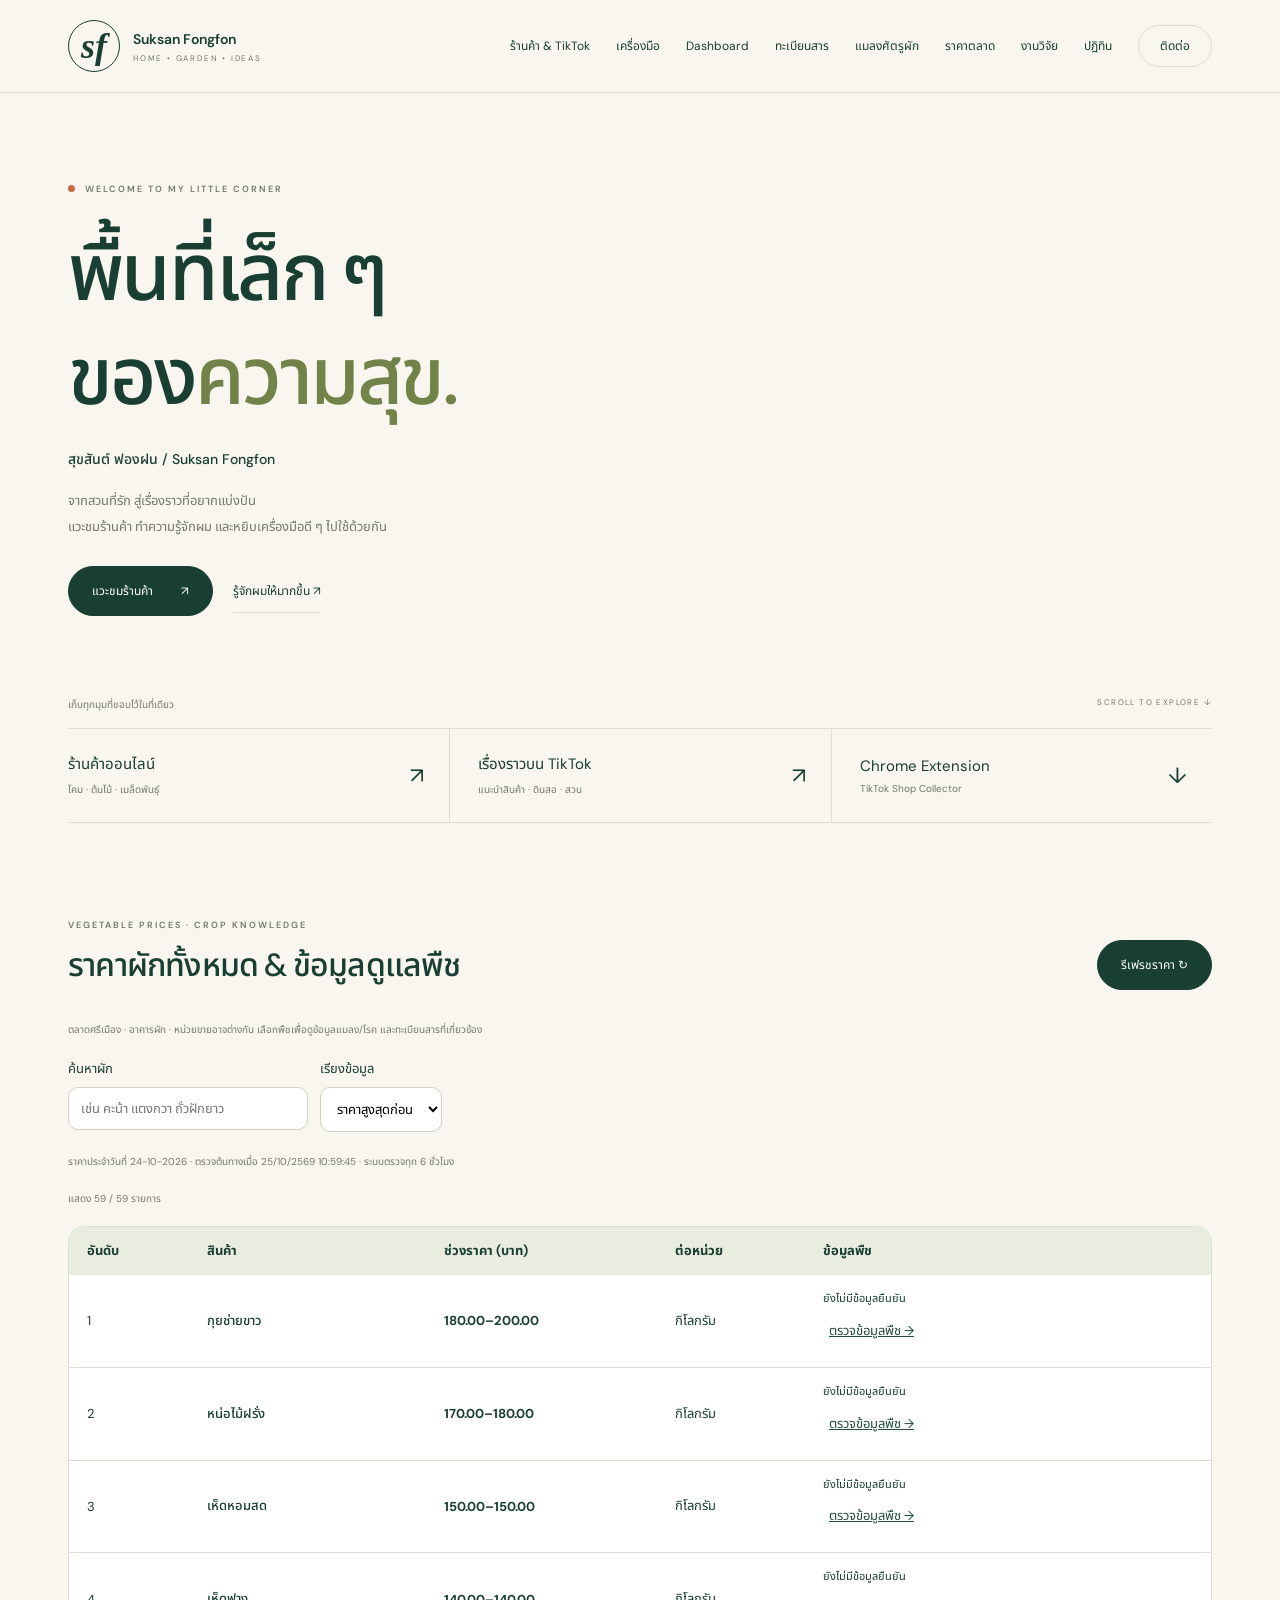
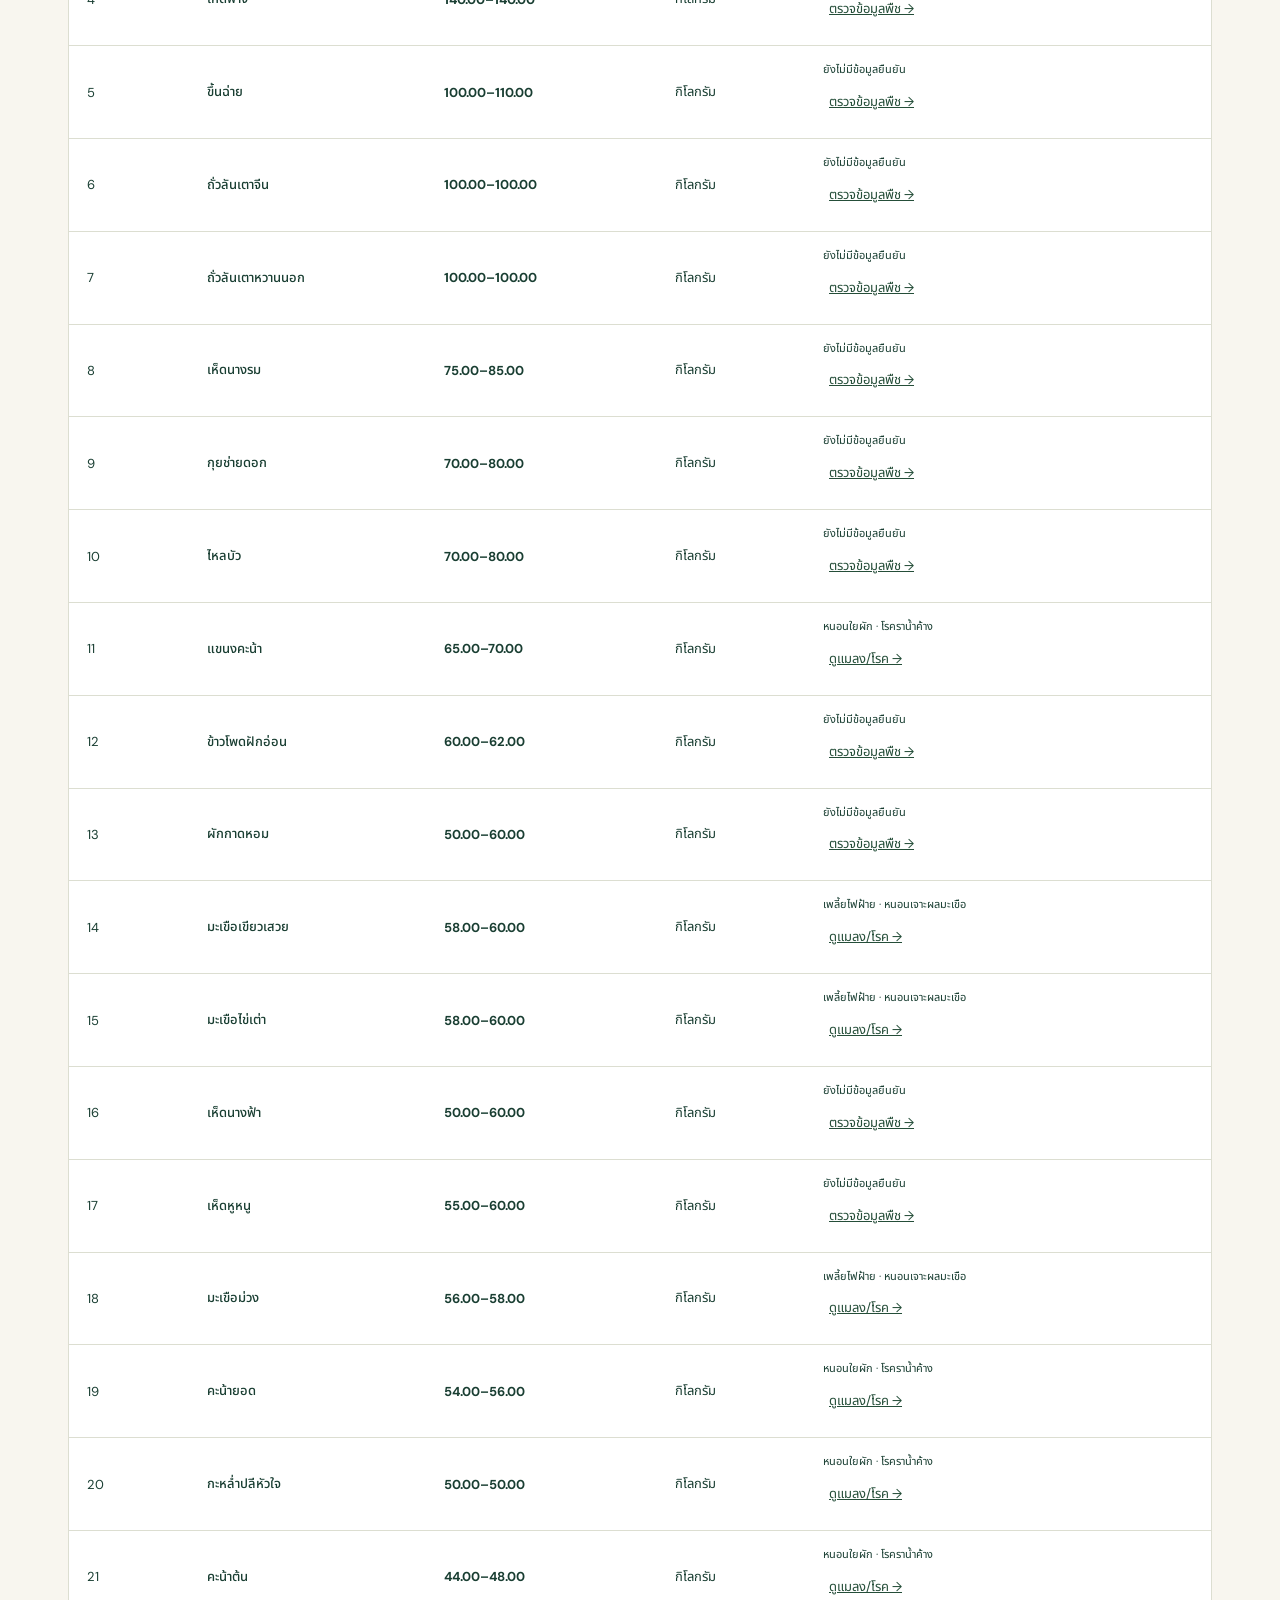
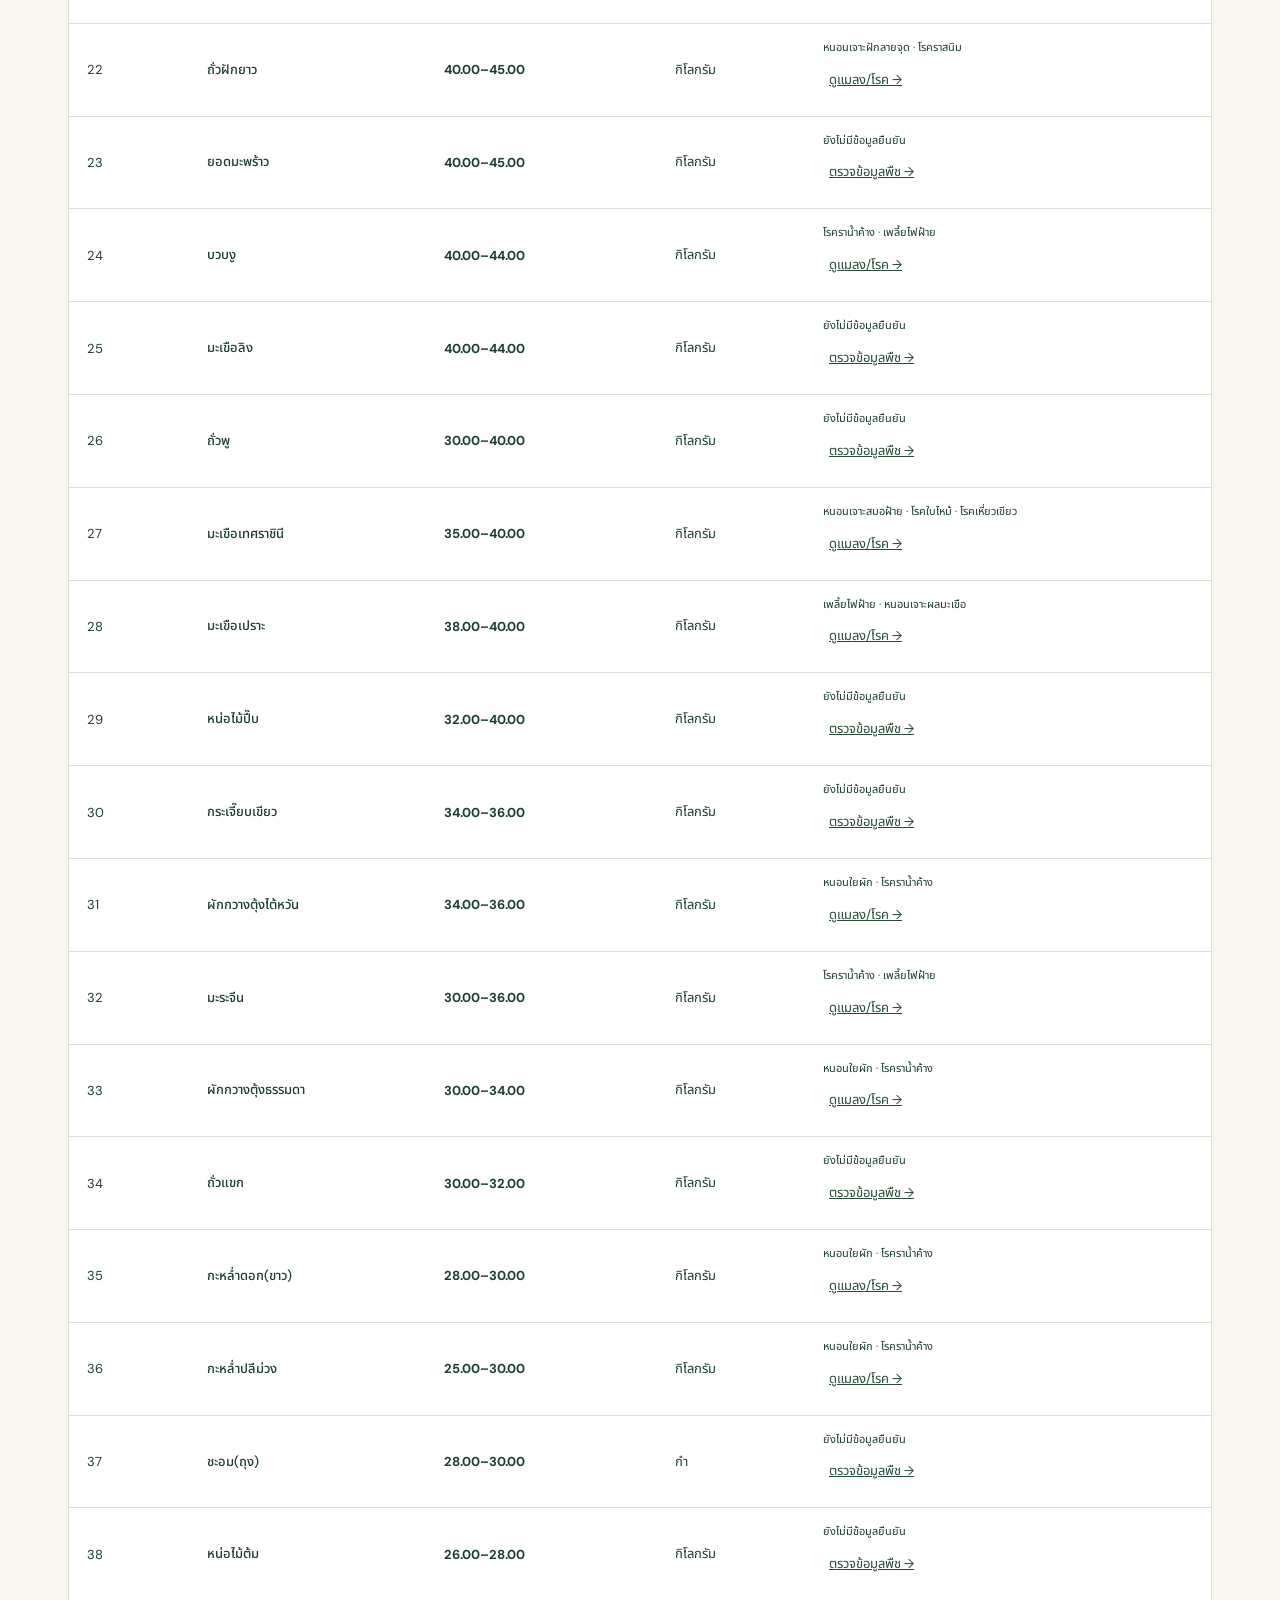
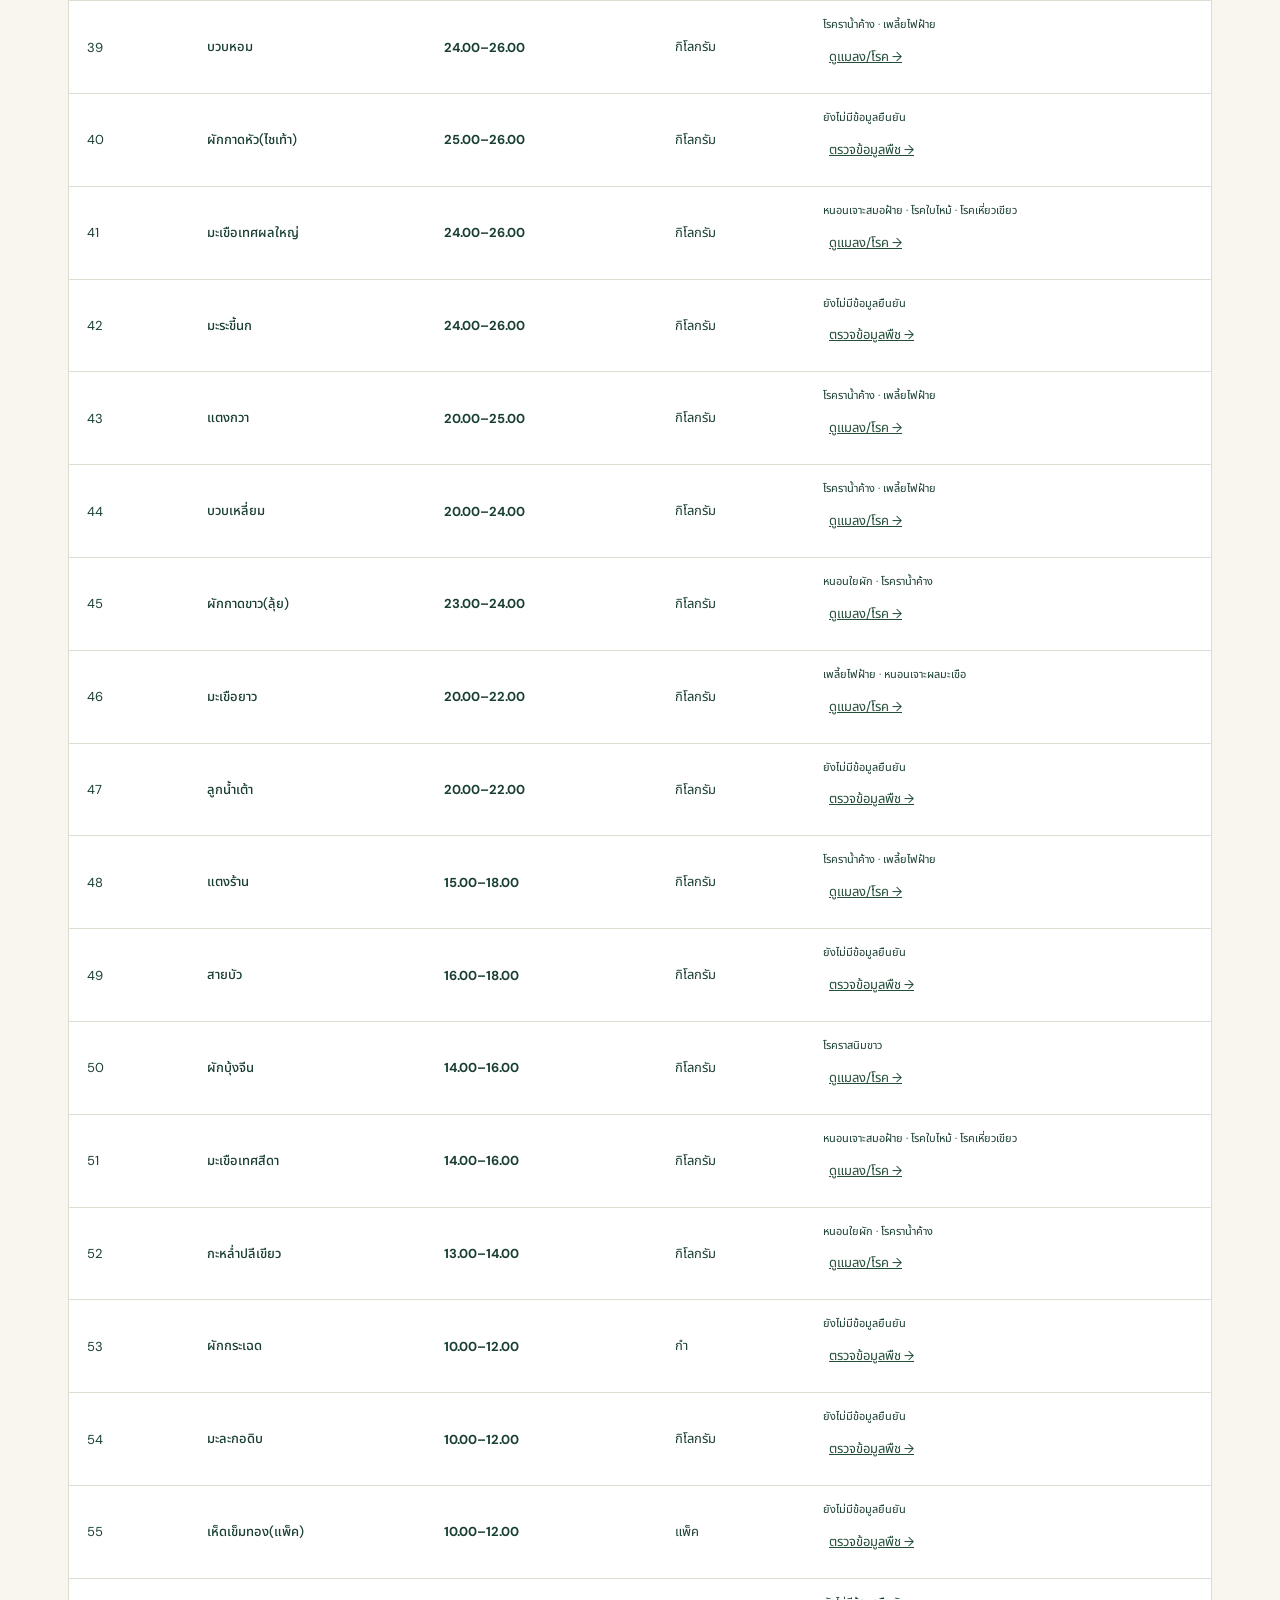
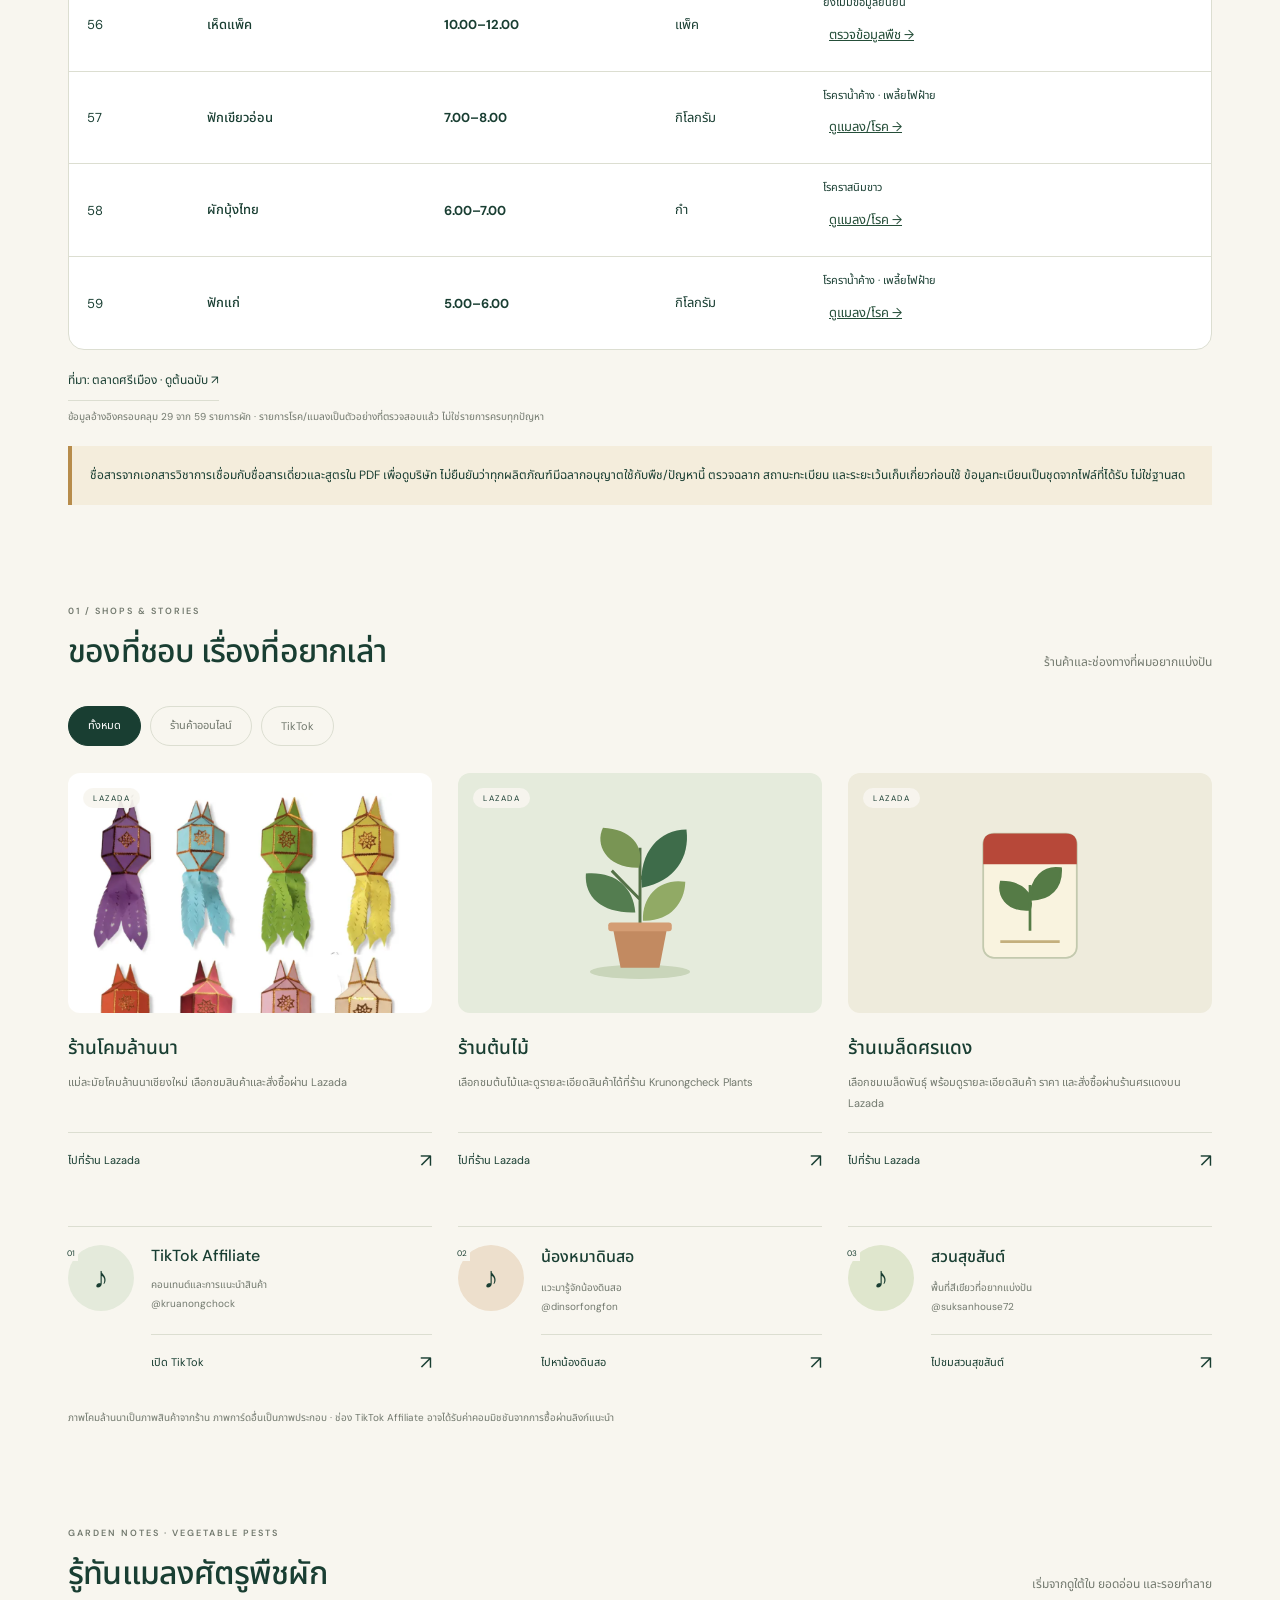
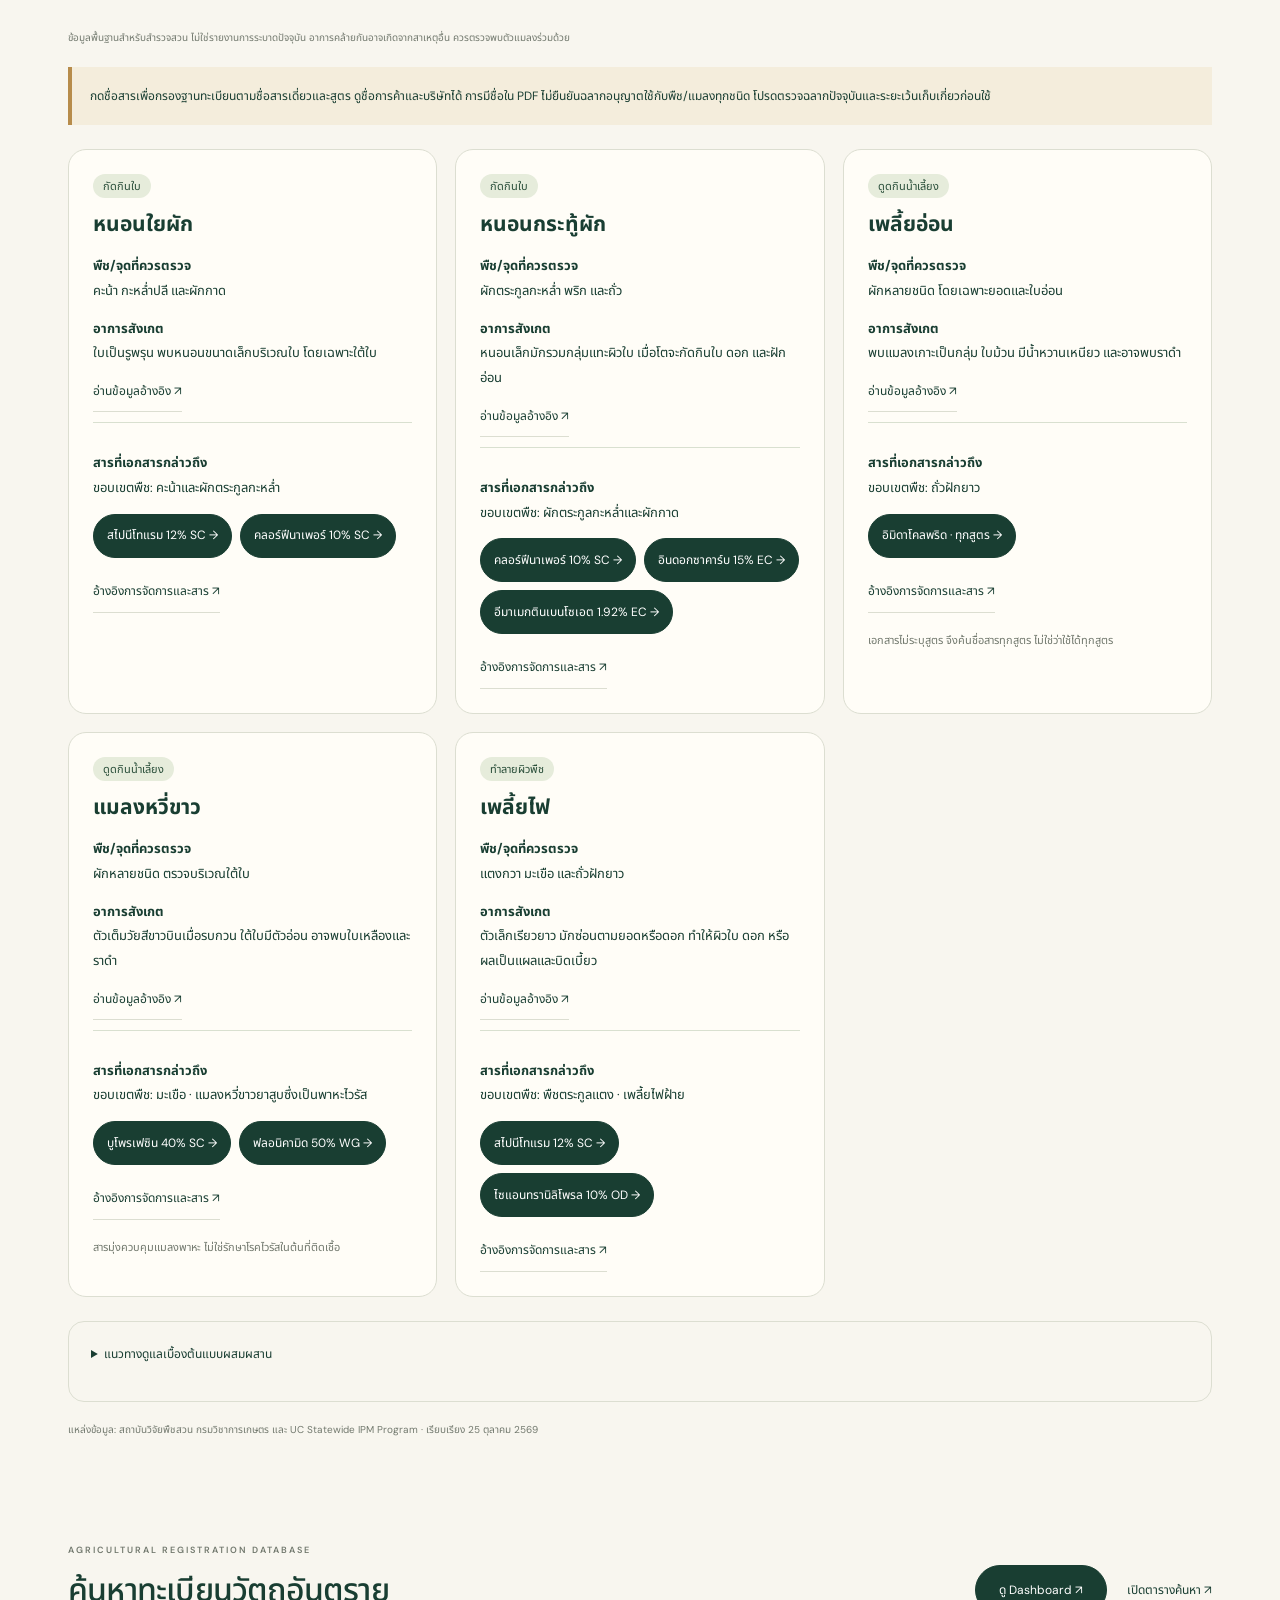
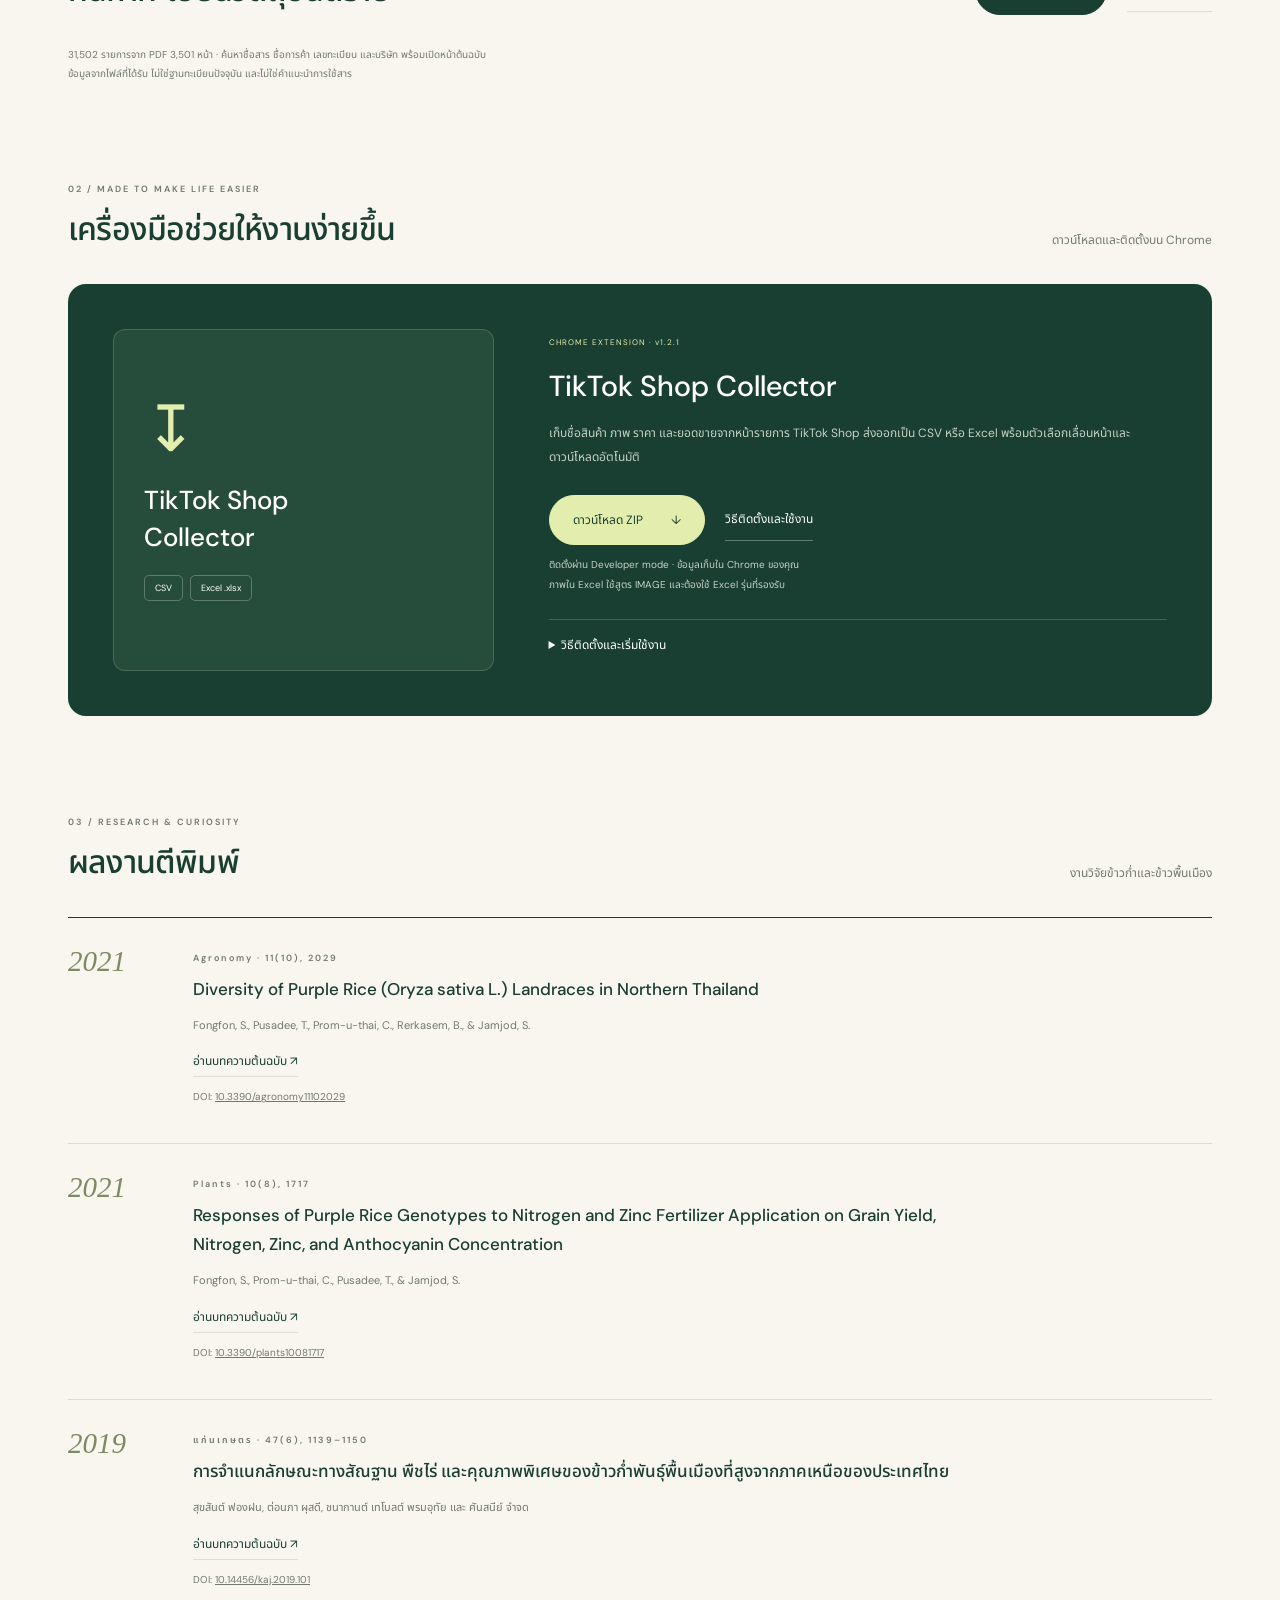
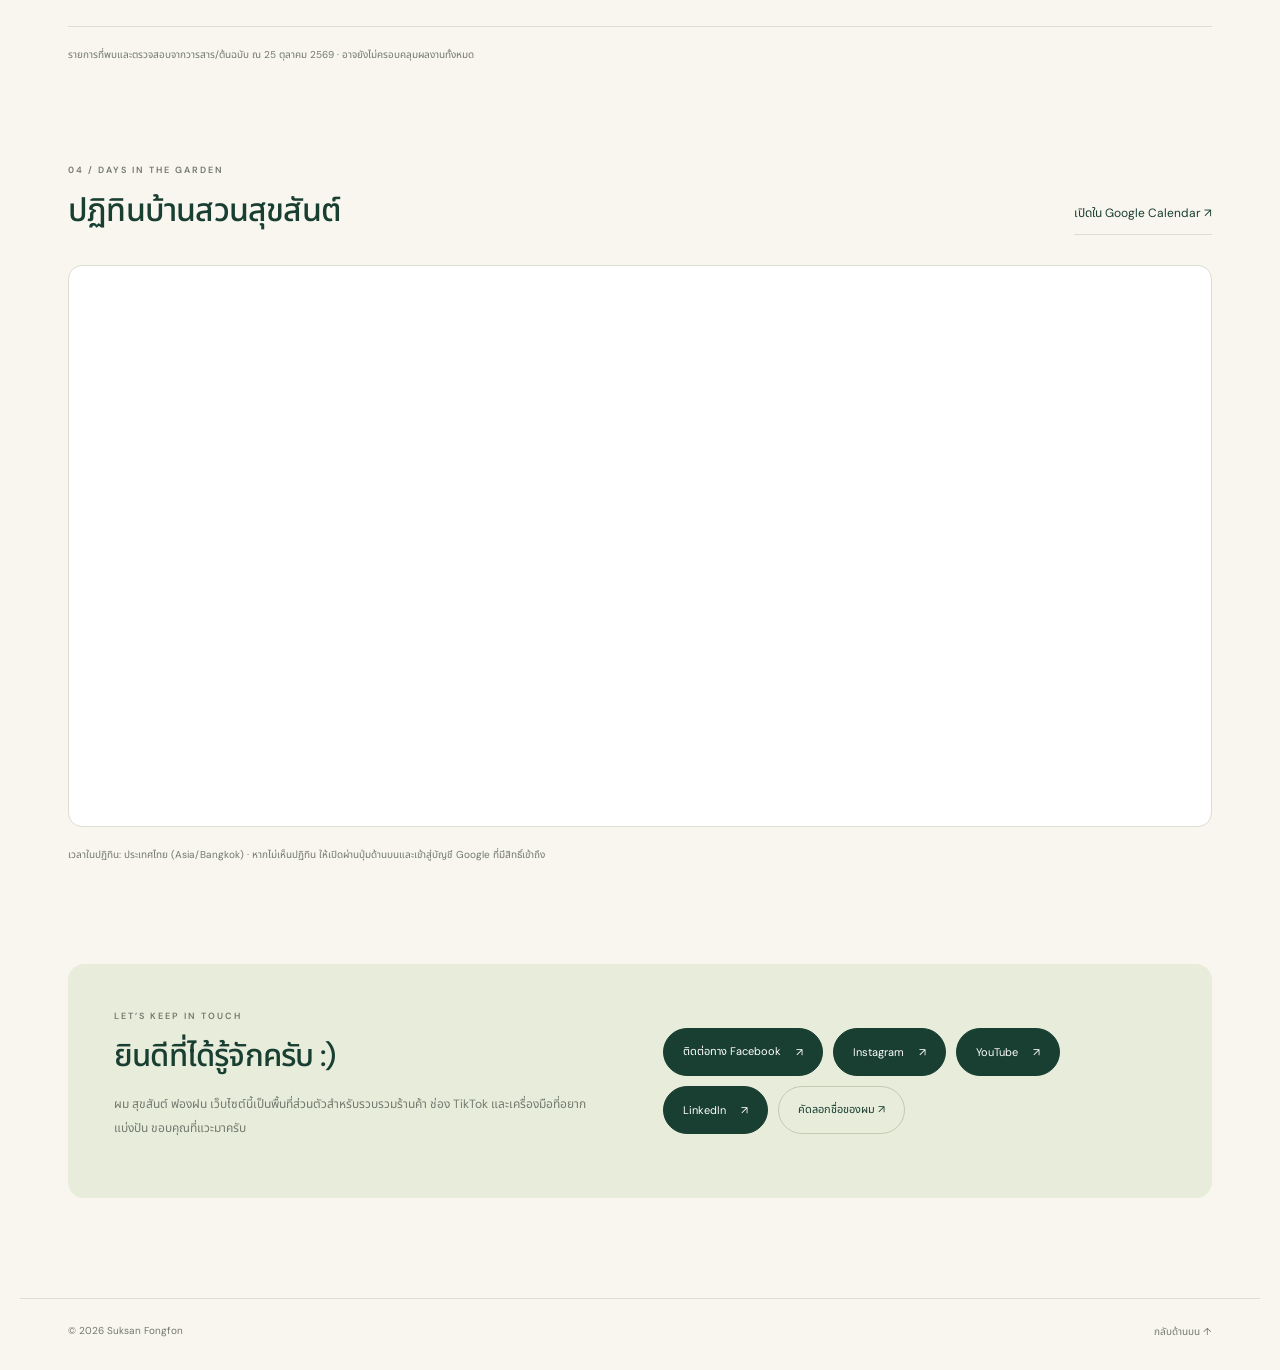
==== commit dc7e87ec: "Add sourced pesticide database links to all vegetable pest cards" ====
--- a/index.html
+++ b/index.html
@@ -1,7 +1,7 @@
 <!DOCTYPE html>
 
 <html lang="th"><head><meta charset="utf-8"/><meta content="width=device-width,initial-scale=1" name="viewport"/><meta content="พื้นที่เล็ก ๆ ของสุขสันต์ ฟองฝน — ร้านโคมล้านนา ต้นไม้ เมล็ดพันธุ์ เรื่องราวจากสวน งานวิจัย และเครื่องมือที่อยากแบ่งปัน" name="description"/><meta content="#193e32" name="theme-color"/><title>Suksan Fongfon — สุขสันต์ ฟองฝน</title><link href="style.css" rel="stylesheet"/><style>.price-wrap{overflow-x:auto;background:white;border:1px solid var(--line);border-radius:16px;margin:18px 0}.prices{border-collapse:collapse;width:100%;font-size:13px;text-align:left}.prices th,.prices td{padding:14px 18px;border-bottom:1px solid var(--line)}.prices thead{background:#e9eddf}.prices tbody th{font-weight:500}.prices td:nth-child(3){font-weight:700;color:var(--green);font-variant-numeric:tabular-nums}.prices tr:last-child td,.prices tr:last-child th{border-bottom:0}@media(max-width:540px){.prices th,.prices td{padding:12px 8px;font-size:12px}}
-</style><style>.pest-grid{display:grid;grid-template-columns:repeat(3,minmax(0,1fr));gap:18px;margin-top:24px}.pest-card{background:#fffdf7;border:1px solid var(--line,#dce1d5);border-radius:18px;padding:24px}.pest-card h3{font-size:21px;margin:14px 0}.pest-card p,.pest-care li{font-size:13px;line-height:1.9}.pest-type{font-size:11px;background:#e6ecdb;color:#294e39;border-radius:20px;padding:5px 10px}.pest-care{margin-top:24px;padding:22px;border:1px solid var(--line,#dce1d5);border-radius:16px}.pest-care summary{cursor:pointer;line-height:1.8}nav{flex-wrap:wrap}@media(max-width:850px){.pest-grid{grid-template-columns:repeat(2,minmax(0,1fr))}}@media(max-width:540px){.pest-grid{grid-template-columns:1fr}.bar{height:auto;min-height:72px;padding-top:12px;padding-bottom:12px}nav{gap:4px 12px}}</style><style>.crop-controls,.crop-actions{display:flex;gap:12px;flex-wrap:wrap;margin:20px 0}.crop-controls label{display:flex;flex-direction:column;gap:8px;font-size:13px}.crop-controls input,.crop-controls select,.linked-products select{font:inherit;padding:12px;border:1px solid #cbd2c1;border-radius:10px;max-width:100%;background:white}.crop-link{background:none;border:0;color:#254e39;text-decoration:underline;cursor:pointer;font:inherit;min-height:44px;text-align:left}.crop-detail{margin-top:25px;padding:25px;border:1px solid #cbd2c1;border-radius:18px;background:#fffdf8;scroll-margin-top:150px}.crop-detail p{font-size:13px;line-height:1.9}.crop-detail details{margin:18px 0;padding:18px;border:1px solid #dce1d5;border-radius:12px}.crop-detail summary{cursor:pointer;line-height:1.9;font-weight:600}.crop-detail .btn{font-size:12px;min-height:44px}.registry-note{background:#f4eddc;padding:18px;border-left:4px solid #b78c4b;font-size:12px;line-height:1.9;margin-top:20px}.linked-products table{min-width:760px}.price-wrap{overflow-x:auto}.crop-controls input{min-width:240px}@media(max-width:540px){.prices{min-width:540px}.crop-detail{padding:16px}}</style><style>.crop-problems{display:grid;grid-template-columns:1fr 1fr;gap:20px}.crop-problem-card{border:1px solid #d5ddcc;border-radius:14px;padding:18px;margin-bottom:16px}.crop-problem-card h5{font-size:17px;margin:0 0 10px}.crop-problem-column h4{font-size:19px;line-height:1.6}.prices td small{display:block;min-width:180px;font-size:11px;line-height:1.8;max-width:300px}.crop-actions a{line-height:1.7}@media(max-width:700px){.crop-problems{grid-template-columns:1fr}}</style></head><body><a class="skip" href="#main">ข้ามไปเนื้อหา</a><header><div class="wrap bar"><a class="brand" href="#home"><span class="brand-mark">sf</span><span class="brand-name">Suksan Fongfon<small>HOME • GARDEN • IDEAS</small></span></a><nav aria-label="เมนูหลัก"><a href="#shop">ร้านค้า &amp; TikTok</a><a href="#extensions">เครื่องมือ</a><a href="dashboard.html">Dashboard</a><a href="registry.html">ทะเบียนสาร</a><a href="#vegetable-pests">แมลงศัตรูผัก</a><a href="#market-prices">ราคาตลาด</a><a href="#publications">งานวิจัย</a><a href="#calendar">ปฏิทิน</a><a href="#about">ติดต่อ</a></nav></div></header><main class="wrap" id="main"><div class="hero hero-text" id="home"><div><div class="eyebrow">WELCOME TO MY LITTLE CORNER</div><h1>พื้นที่เล็ก ๆ<br/>ของ<span>ความสุข.</span></h1><p class="thai">สุขสันต์ ฟองฝน / Suksan Fongfon</p><p class="intro">จากสวนที่รัก สู่เรื่องราวที่อยากแบ่งปัน<br/>แวะชมร้านค้า ทำความรู้จักผม และหยิบเครื่องมือดี ๆ ไปใช้ด้วยกัน</p><div class="actions"><a class="btn" href="#shop">แวะชมร้านค้า <span>↗</span></a><a class="text-link" href="#about">รู้จักผมให้มากขึ้น ↗</a></div></div></div><div class="chapter-label"><span>เก็บทุกมุมที่ชอบไว้ในที่เดียว</span><span>SCROLL TO EXPLORE ↓</span></div><div class="quick"><a data-shortcut="shop" href="#shop"><span>ร้านค้าออนไลน์<small>โคม · ต้นไม้ · เมล็ดพันธุ์</small></span><span class="arrow">↗</span></a><a data-shortcut="tiktok" href="#shop"><span>เรื่องราวบน TikTok<small>แนะนำสินค้า · ดินสอ · สวน</small></span><span class="arrow">↗</span></a><a href="#extensions"><span>Chrome Extension<small>TikTok Shop Collector</small></span><span class="arrow">↓</span></a></div><section id="market-prices"><div class="section-head"><div><div class="eyebrow">VEGETABLE PRICES · CROP KNOWLEDGE</div><h2>ราคาผักทั้งหมด &amp; ข้อมูลดูแลพืช</h2></div><button class="btn copy" id="refresh-prices">รีเฟรชราคา ↻</button></div><p class="affiliate">ตลาดศรีเมือง · อาคารผัก · หน่วยขายอาจต่างกัน เลือกพืชเพื่อดูข้อมูลแมลง/โรค และทะเบียนสารที่เกี่ยวข้อง</p><div class="crop-controls"><label>ค้นหาผัก<input type="search" id="price-search" placeholder="เช่น คะน้า แตงกวา ถั่วฝักยาว"></label><label>เรียงข้อมูล<select id="price-sort"><option value="high">ราคาสูงสุดก่อน</option><option value="name">ชื่อสินค้า ก–ฮ</option></select></label></div><p class="affiliate" id="price-status" role="status">ข้อมูลสำรองประจำวันที่ 24-10-2026 · กำลังตรวจข้อมูลล่าสุด…</p><p class="affiliate" id="price-count"></p><div class="price-wrap"><table class="prices"><caption class="sr-only">ราคาผักทั้งหมดพร้อมลิงก์ข้อมูลศัตรูพืช</caption><thead><tr><th>อันดับ</th><th>สินค้า</th><th>ช่วงราคา (บาท)</th><th>ต่อหน่วย</th><th>ข้อมูลพืช</th></tr></thead><tbody id="price-rows"><tr><td>1</td><th scope="row">กุยช่ายขาว</th><td>180.00–200.00</td><td>กิโลกรัม</td><td>กำลังโหลดข้อมูลเชื่อมโยง…</td></tr><tr><td>2</td><th scope="row">หน่อไม้ฝรั่ง</th><td>170.00–180.00</td><td>กิโลกรัม</td><td>กำลังโหลดข้อมูลเชื่อมโยง…</td></tr><tr><td>3</td><th scope="row">เห็ดหอมสด</th><td>150.00–150.00</td><td>กิโลกรัม</td><td>กำลังโหลดข้อมูลเชื่อมโยง…</td></tr><tr><td>4</td><th scope="row">เห็ดฟาง</th><td>140.00–140.00</td><td>กิโลกรัม</td><td>กำลังโหลดข้อมูลเชื่อมโยง…</td></tr><tr><td>5</td><th scope="row">ขึ้นฉ่าย</th><td>100.00–110.00</td><td>กิโลกรัม</td><td>กำลังโหลดข้อมูลเชื่อมโยง…</td></tr><tr><td>6</td><th scope="row">ถั่วลันเตาจีน</th><td>100.00–100.00</td><td>กิโลกรัม</td><td>กำลังโหลดข้อมูลเชื่อมโยง…</td></tr><tr><td>7</td><th scope="row">ถั่วลันเตาหวานนอก</th><td>100.00–100.00</td><td>กิโลกรัม</td><td>กำลังโหลดข้อมูลเชื่อมโยง…</td></tr><tr><td>8</td><th scope="row">เห็ดนางรม</th><td>75.00–85.00</td><td>กิโลกรัม</td><td>กำลังโหลดข้อมูลเชื่อมโยง…</td></tr><tr><td>9</td><th scope="row">กุยช่ายดอก</th><td>70.00–80.00</td><td>กิโลกรัม</td><td>กำลังโหลดข้อมูลเชื่อมโยง…</td></tr><tr><td>10</td><th scope="row">ไหลบัว</th><td>70.00–80.00</td><td>กิโลกรัม</td><td>กำลังโหลดข้อมูลเชื่อมโยง…</td></tr><tr><td>11</td><th scope="row">แขนงคะน้า</th><td>65.00–70.00</td><td>กิโลกรัม</td><td>กำลังโหลดข้อมูลเชื่อมโยง…</td></tr><tr><td>12</td><th scope="row">ข้าวโพดฝักอ่อน</th><td>60.00–62.00</td><td>กิโลกรัม</td><td>กำลังโหลดข้อมูลเชื่อมโยง…</td></tr><tr><td>13</td><th scope="row">ผักกาดหอม</th><td>50.00–60.00</td><td>กิโลกรัม</td><td>กำลังโหลดข้อมูลเชื่อมโยง…</td></tr><tr><td>14</td><th scope="row">มะเขือเขียวเสวย</th><td>58.00–60.00</td><td>กิโลกรัม</td><td>กำลังโหลดข้อมูลเชื่อมโยง…</td></tr><tr><td>15</td><th scope="row">มะเขือไข่เต่า</th><td>58.00–60.00</td><td>กิโลกรัม</td><td>กำลังโหลดข้อมูลเชื่อมโยง…</td></tr><tr><td>16</td><th scope="row">เห็ดนางฟ้า</th><td>50.00–60.00</td><td>กิโลกรัม</td><td>กำลังโหลดข้อมูลเชื่อมโยง…</td></tr><tr><td>17</td><th scope="row">เห็ดหูหนู</th><td>55.00–60.00</td><td>กิโลกรัม</td><td>กำลังโหลดข้อมูลเชื่อมโยง…</td></tr><tr><td>18</td><th scope="row">มะเขือม่วง</th><td>56.00–58.00</td><td>กิโลกรัม</td><td>กำลังโหลดข้อมูลเชื่อมโยง…</td></tr><tr><td>19</td><th scope="row">คะน้ายอด</th><td>54.00–56.00</td><td>กิโลกรัม</td><td>กำลังโหลดข้อมูลเชื่อมโยง…</td></tr><tr><td>20</td><th scope="row">กะหล่ำปลีหัวใจ</th><td>50.00–50.00</td><td>กิโลกรัม</td><td>กำลังโหลดข้อมูลเชื่อมโยง…</td></tr><tr><td>21</td><th scope="row">คะน้าต้น</th><td>44.00–48.00</td><td>กิโลกรัม</td><td>กำลังโหลดข้อมูลเชื่อมโยง…</td></tr><tr><td>22</td><th scope="row">ถั่วฝักยาว</th><td>40.00–45.00</td><td>กิโลกรัม</td><td>กำลังโหลดข้อมูลเชื่อมโยง…</td></tr><tr><td>23</td><th scope="row">ยอดมะพร้าว</th><td>40.00–45.00</td><td>กิโลกรัม</td><td>กำลังโหลดข้อมูลเชื่อมโยง…</td></tr><tr><td>24</td><th scope="row">บวบงู</th><td>40.00–44.00</td><td>กิโลกรัม</td><td>กำลังโหลดข้อมูลเชื่อมโยง…</td></tr><tr><td>25</td><th scope="row">มะเขือลิง</th><td>40.00–44.00</td><td>กิโลกรัม</td><td>กำลังโหลดข้อมูลเชื่อมโยง…</td></tr><tr><td>26</td><th scope="row">ถั่วพู</th><td>30.00–40.00</td><td>กิโลกรัม</td><td>กำลังโหลดข้อมูลเชื่อมโยง…</td></tr><tr><td>27</td><th scope="row">มะเขือเทศราชินี</th><td>35.00–40.00</td><td>กิโลกรัม</td><td>กำลังโหลดข้อมูลเชื่อมโยง…</td></tr><tr><td>28</td><th scope="row">มะเขือเปราะ</th><td>38.00–40.00</td><td>กิโลกรัม</td><td>กำลังโหลดข้อมูลเชื่อมโยง…</td></tr><tr><td>29</td><th scope="row">หน่อไม้ปี๊บ</th><td>32.00–40.00</td><td>กิโลกรัม</td><td>กำลังโหลดข้อมูลเชื่อมโยง…</td></tr><tr><td>30</td><th scope="row">กระเจี๊ยบเขียว</th><td>34.00–36.00</td><td>กิโลกรัม</td><td>กำลังโหลดข้อมูลเชื่อมโยง…</td></tr><tr><td>31</td><th scope="row">ผักกวางตุ้งไต้หวัน</th><td>34.00–36.00</td><td>กิโลกรัม</td><td>กำลังโหลดข้อมูลเชื่อมโยง…</td></tr><tr><td>32</td><th scope="row">มะระจีน</th><td>30.00–36.00</td><td>กิโลกรัม</td><td>กำลังโหลดข้อมูลเชื่อมโยง…</td></tr><tr><td>33</td><th scope="row">ผักกวางตุ้งธรรมดา</th><td>30.00–34.00</td><td>กิโลกรัม</td><td>กำลังโหลดข้อมูลเชื่อมโยง…</td></tr><tr><td>34</td><th scope="row">ถั่วแขก</th><td>30.00–32.00</td><td>กิโลกรัม</td><td>กำลังโหลดข้อมูลเชื่อมโยง…</td></tr><tr><td>35</td><th scope="row">กะหล่ำดอก(ขาว)</th><td>28.00–30.00</td><td>กิโลกรัม</td><td>กำลังโหลดข้อมูลเชื่อมโยง…</td></tr><tr><td>36</td><th scope="row">กะหล่ำปลีม่วง</th><td>25.00–30.00</td><td>กิโลกรัม</td><td>กำลังโหลดข้อมูลเชื่อมโยง…</td></tr><tr><td>37</td><th scope="row">ชะอม(ถุง)</th><td>28.00–30.00</td><td>กำ</td><td>กำลังโหลดข้อมูลเชื่อมโยง…</td></tr><tr><td>38</td><th scope="row">หน่อไม้ต้ม</th><td>26.00–28.00</td><td>กิโลกรัม</td><td>กำลังโหลดข้อมูลเชื่อมโยง…</td></tr><tr><td>39</td><th scope="row">บวบหอม</th><td>24.00–26.00</td><td>กิโลกรัม</td><td>กำลังโหลดข้อมูลเชื่อมโยง…</td></tr><tr><td>40</td><th scope="row">ผักกาดหัว(ไชเท้า)</th><td>25.00–26.00</td><td>กิโลกรัม</td><td>กำลังโหลดข้อมูลเชื่อมโยง…</td></tr><tr><td>41</td><th scope="row">มะระขี้นก</th><td>24.00–26.00</td><td>กิโลกรัม</td><td>กำลังโหลดข้อมูลเชื่อมโยง…</td></tr><tr><td>42</td><th scope="row">มะเขือเทศผลใหญ่</th><td>24.00–26.00</td><td>กิโลกรัม</td><td>กำลังโหลดข้อมูลเชื่อมโยง…</td></tr><tr><td>43</td><th scope="row">แตงกวา</th><td>20.00–25.00</td><td>กิโลกรัม</td><td>กำลังโหลดข้อมูลเชื่อมโยง…</td></tr><tr><td>44</td><th scope="row">บวบเหลี่ยม</th><td>20.00–24.00</td><td>กิโลกรัม</td><td>กำลังโหลดข้อมูลเชื่อมโยง…</td></tr><tr><td>45</td><th scope="row">ผักกาดขาว(ลุ้ย)</th><td>23.00–24.00</td><td>กิโลกรัม</td><td>กำลังโหลดข้อมูลเชื่อมโยง…</td></tr><tr><td>46</td><th scope="row">มะเขือยาว</th><td>20.00–22.00</td><td>กิโลกรัม</td><td>กำลังโหลดข้อมูลเชื่อมโยง…</td></tr><tr><td>47</td><th scope="row">ลูกน้ำเต้า</th><td>20.00–22.00</td><td>กิโลกรัม</td><td>กำลังโหลดข้อมูลเชื่อมโยง…</td></tr><tr><td>48</td><th scope="row">สายบัว</th><td>16.00–18.00</td><td>กิโลกรัม</td><td>กำลังโหลดข้อมูลเชื่อมโยง…</td></tr><tr><td>49</td><th scope="row">แตงร้าน</th><td>15.00–18.00</td><td>กิโลกรัม</td><td>กำลังโหลดข้อมูลเชื่อมโยง…</td></tr><tr><td>50</td><th scope="row">ผักบุ้งจีน</th><td>14.00–16.00</td><td>กิโลกรัม</td><td>กำลังโหลดข้อมูลเชื่อมโยง…</td></tr><tr><td>51</td><th scope="row">มะเขือเทศสีดา</th><td>14.00–16.00</td><td>กิโลกรัม</td><td>กำลังโหลดข้อมูลเชื่อมโยง…</td></tr><tr><td>52</td><th scope="row">กะหล่ำปลีเขียว</th><td>13.00–14.00</td><td>กิโลกรัม</td><td>กำลังโหลดข้อมูลเชื่อมโยง…</td></tr><tr><td>53</td><th scope="row">ผักกระเฉด</th><td>10.00–12.00</td><td>กำ</td><td>กำลังโหลดข้อมูลเชื่อมโยง…</td></tr><tr><td>54</td><th scope="row">มะละกอดิบ</th><td>10.00–12.00</td><td>กิโลกรัม</td><td>กำลังโหลดข้อมูลเชื่อมโยง…</td></tr><tr><td>55</td><th scope="row">เห็ดเข็มทอง(แพ็ค)</th><td>10.00–12.00</td><td>แพ็ค</td><td>กำลังโหลดข้อมูลเชื่อมโยง…</td></tr><tr><td>56</td><th scope="row">เห็ดแพ็ค</th><td>10.00–12.00</td><td>แพ็ค</td><td>กำลังโหลดข้อมูลเชื่อมโยง…</td></tr><tr><td>57</td><th scope="row">ฟักเขียวอ่อน</th><td>7.00–8.00</td><td>กิโลกรัม</td><td>กำลังโหลดข้อมูลเชื่อมโยง…</td></tr><tr><td>58</td><th scope="row">ผักบุ้งไทย</th><td>6.00–7.00</td><td>กำ</td><td>กำลังโหลดข้อมูลเชื่อมโยง…</td></tr><tr><td>59</td><th scope="row">ฟักแก่</th><td>5.00–6.00</td><td>กิโลกรัม</td><td>กำลังโหลดข้อมูลเชื่อมโยง…</td></tr></tbody></table></div><a class="text-link" href="https://www.taladsrimuang.com/site/product/report_all.php?id=1" target="_blank" rel="noopener noreferrer">ที่มา: ตลาดศรีเมือง · ดูต้นฉบับ ↗</a><p class="affiliate" id="link-status">กำลังโหลดข้อมูลโรคและแมลงรายพืช…</p><div class="registry-note">ชื่อสารจากเอกสารวิชาการเชื่อมกับชื่อสารเดี่ยวและสูตรใน PDF เพื่อดูบริษัท ไม่ยืนยันว่าทุกผลิตภัณฑ์มีฉลากอนุญาตใช้กับพืช/ปัญหานี้ ตรวจฉลาก สถานะทะเบียน และระยะเว้นเก็บเกี่ยวก่อนใช้ ข้อมูลทะเบียนเป็นชุดจากไฟล์ที่ได้รับ ไม่ใช่ฐานสด</div><div id="crop-detail" class="crop-detail" hidden></div><noscript>เปิด JavaScript เพื่อค้นหาผักและดูข้อมูลเชื่อมโยง</noscript></section><section id="shop"><div class="section-head"><div><div class="eyebrow">01 / SHOPS &amp; STORIES</div><h2>ของที่ชอบ เรื่องที่อยากเล่า</h2></div><p>ร้านค้าและช่องทางที่ผมอยากแบ่งปัน</p></div><div aria-label="กรองช่องทาง" class="filters" role="group"><button aria-pressed="true" class="filter" data-filter="all">ทั้งหมด</button><button aria-pressed="false" class="filter" data-filter="shop">ร้านค้าออนไลน์</button><button aria-pressed="false" class="filter" data-filter="tiktok">TikTok</button></div><div class="grid"><article class="card shop-card" data-category="shop"><div class="visual lantern-products"><span class="pill">LAZADA</span><img alt="โคมล้านนา 8 สี จากร้านแม่ละมัยโคมล้านนาเชียงใหม่" height="460" loading="lazy" src="images/lanna-lanterns.png" width="462"/></div><div class="body"><h3>ร้านโคมล้านนา</h3><p>แม่ละมัยโคมล้านนาเชียงใหม่ เลือกชมสินค้าและสั่งซื้อผ่าน Lazada</p><a class="card-link" href="https://www.lazada.co.th/shop/mae-lamai-chiang-mai" rel="noopener noreferrer" target="_blank">ไปที่ร้าน Lazada<span aria-hidden="true">↗</span><span class="sr-only"> — ร้านโคมล้านนา (เปิดในแท็บใหม่)</span></a></div></article><article class="card shop-card" data-category="shop"><div aria-hidden="true" class="visual"><span class="pill">LAZADA</span><svg aria-hidden="true" height="300" viewbox="0 0 300 340" width="260"><ellipse cx="150" cy="304" fill="#c9d5ba" rx="85" ry="12"></ellipse><path d="M150 234V93m0 88-48-49m48 15 47-48" fill="none" stroke="#547147" stroke-width="5"></path><path d="M148 127C92 128 73 87 87 59c46 2 72 30 61 68" fill="#799554"></path><path d="M153 161c-6-61 31-99 76-99 6 47-19 88-76 99" fill="#3e6c4a"></path><path d="M142 203c-55 2-87-24-84-66 48-4 80 21 84 66" fill="#547d50"></path><path d="M155 217c-2-44 31-73 72-66-1 37-27 68-72 66" fill="#91aa65"></path><path d="M103 225h94l-14 72h-66z" fill="#c28a61"></path><rect fill="#d49d74" height="15" rx="5" width="108" x="96" y="220"></rect></svg></div><div class="body"><h3>ร้านต้นไม้</h3><p>เลือกชมต้นไม้และดูรายละเอียดสินค้าได้ที่ร้าน Krunongcheck Plants</p><a class="card-link" href="https://www.lazada.co.th/shop/krunongcheck-plants" rel="noopener noreferrer" target="_blank">ไปที่ร้าน Lazada<span aria-hidden="true">↗</span><span class="sr-only"> — ร้านต้นไม้ (เปิดในแท็บใหม่)</span></a></div></article><article class="card shop-card" data-category="shop"><div aria-hidden="true" class="visual seeds"><span class="pill">LAZADA</span><svg height="165" viewbox="0 0 200 180" width="165"><rect fill="#f9f3df" height="138" rx="12" stroke="#c3c9ae" stroke-width="2" width="104" x="48" y="24"></rect><path d="M48 36q0-12 12-12h80q12 0 12 12v22H48z" fill="#b74839"></path><path d="M100 132V81m0 27C72 110 65 91 68 78c22 0 36 12 32 30m1-11c0-24 15-37 33-34 1 21-12 34-33 34" fill="#557b46" stroke="#557b46" stroke-width="3"></path><path d="M67 144h66" stroke="#c4af7d" stroke-width="3"></path></svg></div><div class="body"><h3>ร้านเมล็ดศรแดง</h3><p>เลือกชมเมล็ดพันธุ์ พร้อมดูรายละเอียดสินค้า ราคา และสั่งซื้อผ่านร้านศรแดงบน Lazada</p><a class="card-link" href="https://www.lazada.co.th/shop/sorndaengseed" rel="noopener noreferrer" target="_blank">ไปที่ร้าน Lazada<span aria-hidden="true">↗</span><span class="sr-only"> — ร้านเมล็ดศรแดง (เปิดในแท็บใหม่)</span></a></div></article><article class="card story-card" data-category="tiktok"><div aria-hidden="true" class="visual tiktok"><span class="story-number">01</span><span class="story-symbol">♪</span></div><div class="body"><h3>TikTok Affiliate</h3><p>คอนเทนต์และการแนะนำสินค้า<br/>@kruanongchock</p><a class="card-link" href="https://www.tiktok.com/@kruanongchock" rel="noopener noreferrer" target="_blank">เปิด TikTok<span aria-hidden="true">↗</span><span class="sr-only"> — TikTok Affiliate (เปิดในแท็บใหม่)</span></a></div></article><article class="card story-card" data-category="tiktok"><div aria-hidden="true" class="visual warm"><span class="story-number">02</span><span class="story-symbol">♪</span></div><div class="body"><h3>น้องหมาดินสอ</h3><p>แวะมารู้จักน้องดินสอ<br/>@dinsorfongfon</p><a class="card-link" href="https://www.tiktok.com/@dinsorfongfon" rel="noopener noreferrer" target="_blank">ไปหาน้องดินสอ<span aria-hidden="true">↗</span><span class="sr-only"> — น้องหมาดินสอ (เปิดในแท็บใหม่)</span></a></div></article><article class="card story-card" data-category="tiktok"><div aria-hidden="true" class="visual"><span class="story-number">03</span><span class="story-symbol">♪</span></div><div class="body"><h3>สวนสุขสันต์</h3><p>พื้นที่สีเขียวที่อยากแบ่งปัน<br/>@suksanhouse72</p><a class="card-link" href="https://www.tiktok.com/@suksanhouse72" rel="noopener noreferrer" target="_blank">ไปชมสวนสุขสันต์<span aria-hidden="true">↗</span><span class="sr-only"> — สวนสุขสันต์ (เปิดในแท็บใหม่)</span></a></div></article></div><p class="affiliate">ภาพโคมล้านนาเป็นภาพสินค้าจากร้าน ภาพการ์ดอื่นเป็นภาพประกอบ · ช่อง TikTok Affiliate อาจได้รับค่าคอมมิชชันจากการซื้อผ่านลิงก์แนะนำ</p><span class="sr-only" id="filter-status" role="status"></span></section><section id="vegetable-pests"><div class="section-head"><div><div class="eyebrow">GARDEN NOTES · VEGETABLE PESTS</div><h2>รู้ทันแมลงศัตรูพืชผัก</h2></div><p>เริ่มจากดูใต้ใบ ยอดอ่อน และรอยทำลาย</p></div><p class="affiliate">ข้อมูลพื้นฐานสำหรับสำรวจสวน ไม่ใช่รายงานการระบาดปัจจุบัน อาการคล้ายกันอาจเกิดจากสาเหตุอื่น ควรตรวจพบตัวแมลงร่วมด้วย</p><div class="pest-grid"><article class="pest-card"><span class="pest-type">กัดกินใบ</span><h3>หนอนใยผัก</h3><p><strong>พืช/จุดที่ควรตรวจ</strong><br>คะน้า กะหล่ำปลี และผักกาด</p><p><strong>อาการสังเกต</strong><br>ใบเป็นรูพรุน พบหนอนขนาดเล็กบริเวณใบ โดยเฉพาะใต้ใบ</p><a class="text-link" href="https://insect.nppcthailand.com/index.php" target="_blank" rel="noopener noreferrer">อ่านข้อมูลอ้างอิง ↗<span class="sr-only"> — หนอนใยผัก (เปิดในแท็บใหม่)</span></a></article><article class="pest-card"><span class="pest-type">กัดกินใบ</span><h3>หนอนกระทู้ผัก</h3><p><strong>พืช/จุดที่ควรตรวจ</strong><br>ผักตระกูลกะหล่ำ พริก และถั่ว</p><p><strong>อาการสังเกต</strong><br>หนอนเล็กมักรวมกลุ่มแทะผิวใบ เมื่อโตจะกัดกินใบ ดอก และฝักอ่อน</p><a class="text-link" href="https://insect.nppcthailand.com/index.php" target="_blank" rel="noopener noreferrer">อ่านข้อมูลอ้างอิง ↗<span class="sr-only"> — หนอนกระทู้ผัก (เปิดในแท็บใหม่)</span></a></article><article class="pest-card"><span class="pest-type">ดูดกินน้ำเลี้ยง</span><h3>เพลี้ยอ่อน</h3><p><strong>พืช/จุดที่ควรตรวจ</strong><br>ผักหลายชนิด โดยเฉพาะยอดและใบอ่อน</p><p><strong>อาการสังเกต</strong><br>พบแมลงเกาะเป็นกลุ่ม ใบม้วน มีน้ำหวานเหนียว และอาจพบราดำ</p><a class="text-link" href="https://ipm.ucanr.edu/home-and-landscape/aphids/" target="_blank" rel="noopener noreferrer">อ่านข้อมูลอ้างอิง ↗<span class="sr-only"> — เพลี้ยอ่อน (เปิดในแท็บใหม่)</span></a></article><article class="pest-card"><span class="pest-type">ดูดกินน้ำเลี้ยง</span><h3>แมลงหวี่ขาว</h3><p><strong>พืช/จุดที่ควรตรวจ</strong><br>ผักหลายชนิด ตรวจบริเวณใต้ใบ</p><p><strong>อาการสังเกต</strong><br>ตัวเต็มวัยสีขาวบินเมื่อรบกวน ใต้ใบมีตัวอ่อน อาจพบใบเหลืองและราดำ</p><a class="text-link" href="https://ipm.ucanr.edu/home-and-landscape/whiteflies/" target="_blank" rel="noopener noreferrer">อ่านข้อมูลอ้างอิง ↗<span class="sr-only"> — แมลงหวี่ขาว (เปิดในแท็บใหม่)</span></a></article><article class="pest-card"><span class="pest-type">ทำลายผิวพืช</span><h3>เพลี้ยไฟ</h3><p><strong>พืช/จุดที่ควรตรวจ</strong><br>แตงกวา มะเขือ และถั่วฝักยาว</p><p><strong>อาการสังเกต</strong><br>ตัวเล็กเรียวยาว มักซ่อนตามยอดหรือดอก ทำให้ผิวใบ ดอก หรือผลเป็นแผลและบิดเบี้ยว</p><a class="text-link" href="https://ipm.ucanr.edu/home-and-landscape/thrips/" target="_blank" rel="noopener noreferrer">อ่านข้อมูลอ้างอิง ↗<span class="sr-only"> — เพลี้ยไฟ (เปิดในแท็บใหม่)</span></a></article></div><details class="pest-care"><summary>แนวทางดูแลเบื้องต้นแบบผสมผสาน</summary><ul><li>ตรวจใบทั้งสองด้านและยอดอ่อนอย่างสม่ำเสมอ บันทึกพืช อาการ และจำนวนที่พบ</li><li>สำหรับเพลี้ยอ่อน ใช้น้ำฉีดไล่บนต้นที่แข็งแรง หรือเด็ดส่วนที่พบแมลงหนาแน่นออกอย่างเหมาะสม</li><li>อนุรักษ์แมลงศัตรูธรรมชาติ เช่น แมลงเต่าทองและแมลงช้างปีกใส หลีกเลี่ยงการใช้สารแบบครอบจักรวาลโดยไม่จำเป็น</li><li>หากระบุชนิดไม่ได้หรือเสียหายเพิ่มขึ้น ถ่ายภาพตัวแมลงและรอยทำลายเพื่อนำไปปรึกษาเจ้าหน้าที่เกษตรในพื้นที่</li></ul></details><p class="affiliate">แหล่งข้อมูล: สถาบันวิจัยพืชสวน กรมวิชาการเกษตร และ UC Statewide IPM Program · เรียบเรียง 25 ตุลาคม 2569</p></section><section id="registry"><div class="section-head"><div><div class="eyebrow">AGRICULTURAL REGISTRATION DATABASE</div><h2>ค้นหาทะเบียนวัตถุอันตราย</h2></div><div class="actions"><a class="btn" href="dashboard.html">ดู Dashboard ↗</a><a class="text-link" href="registry.html">เปิดตารางค้นหา ↗</a></div></div><p class="affiliate">31,502 รายการจาก PDF 3,501 หน้า · ค้นหาชื่อสาร ชื่อการค้า เลขทะเบียน และบริษัท พร้อมเปิดหน้าต้นฉบับ<br>ข้อมูลจากไฟล์ที่ได้รับ ไม่ใช่ฐานทะเบียนปัจจุบัน และไม่ใช่คำแนะนำการใช้สาร</p></section><section id="extensions"><div class="section-head"><div><div class="eyebrow">02 / MADE TO MAKE LIFE EASIER</div><h2>เครื่องมือช่วยให้งานง่ายขึ้น</h2></div><p>ดาวน์โหลดและติดตั้งบน Chrome</p></div><div class="tool"><div aria-hidden="true" class="tool-visual"><div class="tool-icon">↧</div><strong>TikTok Shop<br/>Collector</strong><div class="file-badges"><span>CSV</span><span>Excel .xlsx</span></div></div><div><span class="badge">CHROME EXTENSION · v1.2.1</span><h3>TikTok Shop Collector</h3><p>เก็บชื่อสินค้า ภาพ ราคา และยอดขายจากหน้ารายการ TikTok Shop ส่งออกเป็น CSV หรือ Excel พร้อมตัวเลือกเลื่อนหน้าและดาวน์โหลดอัตโนมัติ</p><div class="actions"><a class="btn" download="" href="downloads/tiktok-shop-collector-v1.2.1.zip">ดาวน์โหลด ZIP <span>↓</span></a><button class="text-link" id="show-install" style="border:0;border-bottom:1px solid #bdc9ae;background:none;color:inherit">วิธีติดตั้งและใช้งาน</button></div><p class="tool-foot">ติดตั้งผ่าน Developer mode · ข้อมูลเก็บใน Chrome ของคุณ<br/>ภาพใน Excel ใช้สูตร IMAGE และต้องใช้ Excel รุ่นที่รองรับ</p><details id="extension-install" style="margin-top:24px"><summary style="cursor:pointer">วิธีติดตั้งและเริ่มใช้งาน</summary><ol style="font-size:14px;line-height:1.9;padding-left:22px"><li>ดาวน์โหลดและแตกไฟล์ ZIP</li><li>เปิด <code>chrome://extensions</code> ใน Chrome แล้วเปิด Developer mode</li><li>กด Load unpacked แล้วเลือกโฟลเดอร์ <code>tiktok-shop-collector</code> ที่มีไฟล์ <code>manifest.json</code></li><li>เปิดหน้ารายการสินค้าบน TikTok Shop แล้วเปิดส่วนขยาย</li><li>เลือกรูปแบบ CSV หรือ Excel แล้วกด “เก็บสินค้าจากแท็บนี้” โดยเปิดแท็บสินค้าไว้ระหว่างเก็บ</li></ol><p style="font-size:12px">การเก็บข้อมูลขึ้นอยู่กับโครงสร้างหน้า TikTok และสินค้าที่โหลดได้ จึงอาจเก็บได้ไม่ครบ ยังไม่ได้ยืนยันการทำงานบนหน้า TikTok Shop จริงตามเอกสารของรุ่นนี้</p></details></div></div></section><section id="publications"><div class="section-head"><div><div class="eyebrow">03 / RESEARCH &amp; CURIOSITY</div><h2>ผลงานตีพิมพ์</h2></div><p>งานวิจัยข้าวก่ำและข้าวพื้นเมือง</p></div><div class="publication-list"><article class="publication"><span class="pub-year">2021</span><div><span class="eyebrow">Agronomy · 11(10), 2029</span><h3>Diversity of Purple Rice (Oryza sativa L.) Landraces in Northern Thailand</h3><p>Fongfon, S., Pusadee, T., Prom-u-thai, C., Rerkasem, B., &amp; Jamjod, S.</p><a class="text-link" href="https://doi.org/10.3390/agronomy11102029" rel="noopener noreferrer" target="_blank">อ่านบทความต้นฉบับ ↗<span class="sr-only"> (เปิดในแท็บใหม่)</span></a><p class="pub-doi">DOI: <a href="https://doi.org/10.3390/agronomy11102029" rel="noopener noreferrer" target="_blank">10.3390/agronomy11102029</a></p></div></article><article class="publication"><span class="pub-year">2021</span><div><span class="eyebrow">Plants · 10(8), 1717</span><h3>Responses of Purple Rice Genotypes to Nitrogen and Zinc Fertilizer Application on Grain Yield, Nitrogen, Zinc, and Anthocyanin Concentration</h3><p>Fongfon, S., Prom-u-thai, C., Pusadee, T., &amp; Jamjod, S.</p><a class="text-link" href="https://pmc.ncbi.nlm.nih.gov/articles/PMC8400487/" rel="noopener noreferrer" target="_blank">อ่านบทความต้นฉบับ ↗<span class="sr-only"> (เปิดในแท็บใหม่)</span></a><p class="pub-doi">DOI: <a href="https://doi.org/10.3390/plants10081717" rel="noopener noreferrer" target="_blank">10.3390/plants10081717</a></p></div></article><article class="publication"><span class="pub-year">2019</span><div><span class="eyebrow">แก่นเกษตร · 47(6), 1139–1150</span><h3>การจำแนกลักษณะทางสัณฐาน พืชไร่ และคุณภาพพิเศษของข้าวก่ำพันธุ์พื้นเมืองที่สูงจากภาคเหนือของประเทศไทย</h3><p>สุขสันต์ ฟองฝน, ต่อนภา ผุสดี, ชนากานต์ เทโบลต์ พรมอุทัย และ ศันสนีย์ จำจด</p><a class="text-link" href="https://li01.tci-thaijo.org/index.php/agkasetkaj/article/download/250033/170915/876105" rel="noopener noreferrer" target="_blank">อ่านบทความต้นฉบับ ↗<span class="sr-only"> (เปิดในแท็บใหม่)</span></a><p class="pub-doi">DOI: <a href="https://doi.org/10.14456/kaj.2019.101" rel="noopener noreferrer" target="_blank">10.14456/kaj.2019.101</a></p></div></article></div><p class="affiliate">รายการที่พบและตรวจสอบจากวารสาร/ต้นฉบับ ณ 25 ตุลาคม 2569 · อาจยังไม่ครอบคลุมผลงานทั้งหมด</p></section><section id="calendar"><div class="section-head"><div><div class="eyebrow">04 / DAYS IN THE GARDEN</div><h2>ปฏิทินบ้านสวนสุขสันต์</h2></div><a class="text-link" href="https://calendar.google.com/calendar/embed?src=9a355e8a24f54a51d1759572230294ccf8d836bc2b99ca1b15ed2314119b9fc1%40group.calendar.google.com&amp;ctz=Asia%2FBangkok" rel="noopener noreferrer" target="_blank">เปิดใน Google Calendar ↗<span class="sr-only"> (เปิดในแท็บใหม่)</span></a></div><div class="calendar-frame"><iframe height="600" loading="lazy" referrerpolicy="strict-origin-when-cross-origin" src="https://calendar.google.com/calendar/embed?src=9a355e8a24f54a51d1759572230294ccf8d836bc2b99ca1b15ed2314119b9fc1%40group.calendar.google.com&amp;ctz=Asia%2FBangkok" style="border:0" title="ปฏิทินบ้านสวนสุขสันต์" width="800"></iframe></div><p class="affiliate">เวลาในปฏิทิน: ประเทศไทย (Asia/Bangkok) · หากไม่เห็นปฏิทิน ให้เปิดผ่านปุ่มด้านบนและเข้าสู่บัญชี Google ที่มีสิทธิ์เข้าถึง</p></section><section class="about" id="about"><div><div class="eyebrow">LET’S KEEP IN TOUCH</div><h2>ยินดีที่ได้รู้จักครับ :)</h2><p>ผม สุขสันต์ ฟองฝน เว็บไซต์นี้เป็นพื้นที่ส่วนตัวสำหรับรวบรวมร้านค้า ช่อง TikTok และเครื่องมือที่อยากแบ่งปัน ขอบคุณที่แวะมาครับ</p><div class="status" id="status" role="status"></div></div><div class="actions"><a class="btn" href="https://www.facebook.com/suksan.fongfon31" rel="noopener noreferrer" target="_blank">ติดต่อทาง Facebook <span aria-hidden="true">↗</span><span class="sr-only"> (เปิดในแท็บใหม่)</span></a><a class="btn" href="https://www.instagram.com/suksanfongfon.31/" rel="noopener noreferrer" target="_blank">Instagram <span aria-hidden="true">↗</span><span class="sr-only"> @suksanfongfon.31 (เปิดในแท็บใหม่)</span></a><a class="btn" href="https://www.youtube.com/@suksanfongfon.31/" rel="noopener noreferrer" target="_blank">YouTube <span aria-hidden="true">↗</span><span class="sr-only"> @suksanfongfon.31 (เปิดในแท็บใหม่)</span></a><a class="btn" href="https://www.linkedin.com/in/suksan-fongfon-03414829a/" rel="noopener noreferrer" target="_blank">LinkedIn <span aria-hidden="true">↗</span><span class="sr-only"> — Suksan Fongfon (เปิดในแท็บใหม่)</span></a><button class="btn copy" id="copy">คัดลอกชื่อของผม ↗</button></div></section></main><footer class="wrap"><span>© <span id="year">2026</span> Suksan Fongfon</span><a href="#home">กลับด้านบน ↑</a></footer><script>
+</style><style>.pest-grid{display:grid;grid-template-columns:repeat(3,minmax(0,1fr));gap:18px;margin-top:24px}.pest-card{background:#fffdf7;border:1px solid var(--line,#dce1d5);border-radius:18px;padding:24px}.pest-card h3{font-size:21px;margin:14px 0}.pest-card p,.pest-care li{font-size:13px;line-height:1.9}.pest-type{font-size:11px;background:#e6ecdb;color:#294e39;border-radius:20px;padding:5px 10px}.pest-care{margin-top:24px;padding:22px;border:1px solid var(--line,#dce1d5);border-radius:16px}.pest-care summary{cursor:pointer;line-height:1.8}nav{flex-wrap:wrap}@media(max-width:850px){.pest-grid{grid-template-columns:repeat(2,minmax(0,1fr))}}@media(max-width:540px){.pest-grid{grid-template-columns:1fr}.bar{height:auto;min-height:72px;padding-top:12px;padding-bottom:12px}nav{gap:4px 12px}}</style><style>.crop-controls,.crop-actions{display:flex;gap:12px;flex-wrap:wrap;margin:20px 0}.crop-controls label{display:flex;flex-direction:column;gap:8px;font-size:13px}.crop-controls input,.crop-controls select,.linked-products select{font:inherit;padding:12px;border:1px solid #cbd2c1;border-radius:10px;max-width:100%;background:white}.crop-link{background:none;border:0;color:#254e39;text-decoration:underline;cursor:pointer;font:inherit;min-height:44px;text-align:left}.crop-detail{margin-top:25px;padding:25px;border:1px solid #cbd2c1;border-radius:18px;background:#fffdf8;scroll-margin-top:150px}.crop-detail p{font-size:13px;line-height:1.9}.crop-detail details{margin:18px 0;padding:18px;border:1px solid #dce1d5;border-radius:12px}.crop-detail summary{cursor:pointer;line-height:1.9;font-weight:600}.crop-detail .btn{font-size:12px;min-height:44px}.registry-note{background:#f4eddc;padding:18px;border-left:4px solid #b78c4b;font-size:12px;line-height:1.9;margin-top:20px}.linked-products table{min-width:760px}.price-wrap{overflow-x:auto}.crop-controls input{min-width:240px}@media(max-width:540px){.prices{min-width:540px}.crop-detail{padding:16px}}</style><style>.crop-problems{display:grid;grid-template-columns:1fr 1fr;gap:20px}.crop-problem-card{border:1px solid #d5ddcc;border-radius:14px;padding:18px;margin-bottom:16px}.crop-problem-card h5{font-size:17px;margin:0 0 10px}.crop-problem-column h4{font-size:19px;line-height:1.6}.prices td small{display:block;min-width:180px;font-size:11px;line-height:1.8;max-width:300px}.crop-actions a{line-height:1.7}@media(max-width:700px){.crop-problems{grid-template-columns:1fr}}</style><style>.pest-substances{border-top:1px solid #d9e0d0;margin-top:22px;padding-top:15px}.pest-substance-links{display:flex;gap:8px;flex-wrap:wrap;margin:12px 0}.pest-substance-links .btn{padding:10px 13px;font-size:12px;line-height:1.7;min-height:44px}.pest-substances .affiliate{font-size:11px;line-height:1.8}.pest-card{min-width:0}.pest-substances .text-link{display:inline-block;font-size:12px}</style></head><body><a class="skip" href="#main">ข้ามไปเนื้อหา</a><header><div class="wrap bar"><a class="brand" href="#home"><span class="brand-mark">sf</span><span class="brand-name">Suksan Fongfon<small>HOME • GARDEN • IDEAS</small></span></a><nav aria-label="เมนูหลัก"><a href="#shop">ร้านค้า &amp; TikTok</a><a href="#extensions">เครื่องมือ</a><a href="dashboard.html">Dashboard</a><a href="registry.html">ทะเบียนสาร</a><a href="#vegetable-pests">แมลงศัตรูผัก</a><a href="#market-prices">ราคาตลาด</a><a href="#publications">งานวิจัย</a><a href="#calendar">ปฏิทิน</a><a href="#about">ติดต่อ</a></nav></div></header><main class="wrap" id="main"><div class="hero hero-text" id="home"><div><div class="eyebrow">WELCOME TO MY LITTLE CORNER</div><h1>พื้นที่เล็ก ๆ<br/>ของ<span>ความสุข.</span></h1><p class="thai">สุขสันต์ ฟองฝน / Suksan Fongfon</p><p class="intro">จากสวนที่รัก สู่เรื่องราวที่อยากแบ่งปัน<br/>แวะชมร้านค้า ทำความรู้จักผม และหยิบเครื่องมือดี ๆ ไปใช้ด้วยกัน</p><div class="actions"><a class="btn" href="#shop">แวะชมร้านค้า <span>↗</span></a><a class="text-link" href="#about">รู้จักผมให้มากขึ้น ↗</a></div></div></div><div class="chapter-label"><span>เก็บทุกมุมที่ชอบไว้ในที่เดียว</span><span>SCROLL TO EXPLORE ↓</span></div><div class="quick"><a data-shortcut="shop" href="#shop"><span>ร้านค้าออนไลน์<small>โคม · ต้นไม้ · เมล็ดพันธุ์</small></span><span class="arrow">↗</span></a><a data-shortcut="tiktok" href="#shop"><span>เรื่องราวบน TikTok<small>แนะนำสินค้า · ดินสอ · สวน</small></span><span class="arrow">↗</span></a><a href="#extensions"><span>Chrome Extension<small>TikTok Shop Collector</small></span><span class="arrow">↓</span></a></div><section id="market-prices"><div class="section-head"><div><div class="eyebrow">VEGETABLE PRICES · CROP KNOWLEDGE</div><h2>ราคาผักทั้งหมด &amp; ข้อมูลดูแลพืช</h2></div><button class="btn copy" id="refresh-prices">รีเฟรชราคา ↻</button></div><p class="affiliate">ตลาดศรีเมือง · อาคารผัก · หน่วยขายอาจต่างกัน เลือกพืชเพื่อดูข้อมูลแมลง/โรค และทะเบียนสารที่เกี่ยวข้อง</p><div class="crop-controls"><label>ค้นหาผัก<input type="search" id="price-search" placeholder="เช่น คะน้า แตงกวา ถั่วฝักยาว"></label><label>เรียงข้อมูล<select id="price-sort"><option value="high">ราคาสูงสุดก่อน</option><option value="name">ชื่อสินค้า ก–ฮ</option></select></label></div><p class="affiliate" id="price-status" role="status">ข้อมูลสำรองประจำวันที่ 24-10-2026 · กำลังตรวจข้อมูลล่าสุด…</p><p class="affiliate" id="price-count"></p><div class="price-wrap"><table class="prices"><caption class="sr-only">ราคาผักทั้งหมดพร้อมลิงก์ข้อมูลศัตรูพืช</caption><thead><tr><th>อันดับ</th><th>สินค้า</th><th>ช่วงราคา (บาท)</th><th>ต่อหน่วย</th><th>ข้อมูลพืช</th></tr></thead><tbody id="price-rows"><tr><td>1</td><th scope="row">กุยช่ายขาว</th><td>180.00–200.00</td><td>กิโลกรัม</td><td>กำลังโหลดข้อมูลเชื่อมโยง…</td></tr><tr><td>2</td><th scope="row">หน่อไม้ฝรั่ง</th><td>170.00–180.00</td><td>กิโลกรัม</td><td>กำลังโหลดข้อมูลเชื่อมโยง…</td></tr><tr><td>3</td><th scope="row">เห็ดหอมสด</th><td>150.00–150.00</td><td>กิโลกรัม</td><td>กำลังโหลดข้อมูลเชื่อมโยง…</td></tr><tr><td>4</td><th scope="row">เห็ดฟาง</th><td>140.00–140.00</td><td>กิโลกรัม</td><td>กำลังโหลดข้อมูลเชื่อมโยง…</td></tr><tr><td>5</td><th scope="row">ขึ้นฉ่าย</th><td>100.00–110.00</td><td>กิโลกรัม</td><td>กำลังโหลดข้อมูลเชื่อมโยง…</td></tr><tr><td>6</td><th scope="row">ถั่วลันเตาจีน</th><td>100.00–100.00</td><td>กิโลกรัม</td><td>กำลังโหลดข้อมูลเชื่อมโยง…</td></tr><tr><td>7</td><th scope="row">ถั่วลันเตาหวานนอก</th><td>100.00–100.00</td><td>กิโลกรัม</td><td>กำลังโหลดข้อมูลเชื่อมโยง…</td></tr><tr><td>8</td><th scope="row">เห็ดนางรม</th><td>75.00–85.00</td><td>กิโลกรัม</td><td>กำลังโหลดข้อมูลเชื่อมโยง…</td></tr><tr><td>9</td><th scope="row">กุยช่ายดอก</th><td>70.00–80.00</td><td>กิโลกรัม</td><td>กำลังโหลดข้อมูลเชื่อมโยง…</td></tr><tr><td>10</td><th scope="row">ไหลบัว</th><td>70.00–80.00</td><td>กิโลกรัม</td><td>กำลังโหลดข้อมูลเชื่อมโยง…</td></tr><tr><td>11</td><th scope="row">แขนงคะน้า</th><td>65.00–70.00</td><td>กิโลกรัม</td><td>กำลังโหลดข้อมูลเชื่อมโยง…</td></tr><tr><td>12</td><th scope="row">ข้าวโพดฝักอ่อน</th><td>60.00–62.00</td><td>กิโลกรัม</td><td>กำลังโหลดข้อมูลเชื่อมโยง…</td></tr><tr><td>13</td><th scope="row">ผักกาดหอม</th><td>50.00–60.00</td><td>กิโลกรัม</td><td>กำลังโหลดข้อมูลเชื่อมโยง…</td></tr><tr><td>14</td><th scope="row">มะเขือเขียวเสวย</th><td>58.00–60.00</td><td>กิโลกรัม</td><td>กำลังโหลดข้อมูลเชื่อมโยง…</td></tr><tr><td>15</td><th scope="row">มะเขือไข่เต่า</th><td>58.00–60.00</td><td>กิโลกรัม</td><td>กำลังโหลดข้อมูลเชื่อมโยง…</td></tr><tr><td>16</td><th scope="row">เห็ดนางฟ้า</th><td>50.00–60.00</td><td>กิโลกรัม</td><td>กำลังโหลดข้อมูลเชื่อมโยง…</td></tr><tr><td>17</td><th scope="row">เห็ดหูหนู</th><td>55.00–60.00</td><td>กิโลกรัม</td><td>กำลังโหลดข้อมูลเชื่อมโยง…</td></tr><tr><td>18</td><th scope="row">มะเขือม่วง</th><td>56.00–58.00</td><td>กิโลกรัม</td><td>กำลังโหลดข้อมูลเชื่อมโยง…</td></tr><tr><td>19</td><th scope="row">คะน้ายอด</th><td>54.00–56.00</td><td>กิโลกรัม</td><td>กำลังโหลดข้อมูลเชื่อมโยง…</td></tr><tr><td>20</td><th scope="row">กะหล่ำปลีหัวใจ</th><td>50.00–50.00</td><td>กิโลกรัม</td><td>กำลังโหลดข้อมูลเชื่อมโยง…</td></tr><tr><td>21</td><th scope="row">คะน้าต้น</th><td>44.00–48.00</td><td>กิโลกรัม</td><td>กำลังโหลดข้อมูลเชื่อมโยง…</td></tr><tr><td>22</td><th scope="row">ถั่วฝักยาว</th><td>40.00–45.00</td><td>กิโลกรัม</td><td>กำลังโหลดข้อมูลเชื่อมโยง…</td></tr><tr><td>23</td><th scope="row">ยอดมะพร้าว</th><td>40.00–45.00</td><td>กิโลกรัม</td><td>กำลังโหลดข้อมูลเชื่อมโยง…</td></tr><tr><td>24</td><th scope="row">บวบงู</th><td>40.00–44.00</td><td>กิโลกรัม</td><td>กำลังโหลดข้อมูลเชื่อมโยง…</td></tr><tr><td>25</td><th scope="row">มะเขือลิง</th><td>40.00–44.00</td><td>กิโลกรัม</td><td>กำลังโหลดข้อมูลเชื่อมโยง…</td></tr><tr><td>26</td><th scope="row">ถั่วพู</th><td>30.00–40.00</td><td>กิโลกรัม</td><td>กำลังโหลดข้อมูลเชื่อมโยง…</td></tr><tr><td>27</td><th scope="row">มะเขือเทศราชินี</th><td>35.00–40.00</td><td>กิโลกรัม</td><td>กำลังโหลดข้อมูลเชื่อมโยง…</td></tr><tr><td>28</td><th scope="row">มะเขือเปราะ</th><td>38.00–40.00</td><td>กิโลกรัม</td><td>กำลังโหลดข้อมูลเชื่อมโยง…</td></tr><tr><td>29</td><th scope="row">หน่อไม้ปี๊บ</th><td>32.00–40.00</td><td>กิโลกรัม</td><td>กำลังโหลดข้อมูลเชื่อมโยง…</td></tr><tr><td>30</td><th scope="row">กระเจี๊ยบเขียว</th><td>34.00–36.00</td><td>กิโลกรัม</td><td>กำลังโหลดข้อมูลเชื่อมโยง…</td></tr><tr><td>31</td><th scope="row">ผักกวางตุ้งไต้หวัน</th><td>34.00–36.00</td><td>กิโลกรัม</td><td>กำลังโหลดข้อมูลเชื่อมโยง…</td></tr><tr><td>32</td><th scope="row">มะระจีน</th><td>30.00–36.00</td><td>กิโลกรัม</td><td>กำลังโหลดข้อมูลเชื่อมโยง…</td></tr><tr><td>33</td><th scope="row">ผักกวางตุ้งธรรมดา</th><td>30.00–34.00</td><td>กิโลกรัม</td><td>กำลังโหลดข้อมูลเชื่อมโยง…</td></tr><tr><td>34</td><th scope="row">ถั่วแขก</th><td>30.00–32.00</td><td>กิโลกรัม</td><td>กำลังโหลดข้อมูลเชื่อมโยง…</td></tr><tr><td>35</td><th scope="row">กะหล่ำดอก(ขาว)</th><td>28.00–30.00</td><td>กิโลกรัม</td><td>กำลังโหลดข้อมูลเชื่อมโยง…</td></tr><tr><td>36</td><th scope="row">กะหล่ำปลีม่วง</th><td>25.00–30.00</td><td>กิโลกรัม</td><td>กำลังโหลดข้อมูลเชื่อมโยง…</td></tr><tr><td>37</td><th scope="row">ชะอม(ถุง)</th><td>28.00–30.00</td><td>กำ</td><td>กำลังโหลดข้อมูลเชื่อมโยง…</td></tr><tr><td>38</td><th scope="row">หน่อไม้ต้ม</th><td>26.00–28.00</td><td>กิโลกรัม</td><td>กำลังโหลดข้อมูลเชื่อมโยง…</td></tr><tr><td>39</td><th scope="row">บวบหอม</th><td>24.00–26.00</td><td>กิโลกรัม</td><td>กำลังโหลดข้อมูลเชื่อมโยง…</td></tr><tr><td>40</td><th scope="row">ผักกาดหัว(ไชเท้า)</th><td>25.00–26.00</td><td>กิโลกรัม</td><td>กำลังโหลดข้อมูลเชื่อมโยง…</td></tr><tr><td>41</td><th scope="row">มะระขี้นก</th><td>24.00–26.00</td><td>กิโลกรัม</td><td>กำลังโหลดข้อมูลเชื่อมโยง…</td></tr><tr><td>42</td><th scope="row">มะเขือเทศผลใหญ่</th><td>24.00–26.00</td><td>กิโลกรัม</td><td>กำลังโหลดข้อมูลเชื่อมโยง…</td></tr><tr><td>43</td><th scope="row">แตงกวา</th><td>20.00–25.00</td><td>กิโลกรัม</td><td>กำลังโหลดข้อมูลเชื่อมโยง…</td></tr><tr><td>44</td><th scope="row">บวบเหลี่ยม</th><td>20.00–24.00</td><td>กิโลกรัม</td><td>กำลังโหลดข้อมูลเชื่อมโยง…</td></tr><tr><td>45</td><th scope="row">ผักกาดขาว(ลุ้ย)</th><td>23.00–24.00</td><td>กิโลกรัม</td><td>กำลังโหลดข้อมูลเชื่อมโยง…</td></tr><tr><td>46</td><th scope="row">มะเขือยาว</th><td>20.00–22.00</td><td>กิโลกรัม</td><td>กำลังโหลดข้อมูลเชื่อมโยง…</td></tr><tr><td>47</td><th scope="row">ลูกน้ำเต้า</th><td>20.00–22.00</td><td>กิโลกรัม</td><td>กำลังโหลดข้อมูลเชื่อมโยง…</td></tr><tr><td>48</td><th scope="row">สายบัว</th><td>16.00–18.00</td><td>กิโลกรัม</td><td>กำลังโหลดข้อมูลเชื่อมโยง…</td></tr><tr><td>49</td><th scope="row">แตงร้าน</th><td>15.00–18.00</td><td>กิโลกรัม</td><td>กำลังโหลดข้อมูลเชื่อมโยง…</td></tr><tr><td>50</td><th scope="row">ผักบุ้งจีน</th><td>14.00–16.00</td><td>กิโลกรัม</td><td>กำลังโหลดข้อมูลเชื่อมโยง…</td></tr><tr><td>51</td><th scope="row">มะเขือเทศสีดา</th><td>14.00–16.00</td><td>กิโลกรัม</td><td>กำลังโหลดข้อมูลเชื่อมโยง…</td></tr><tr><td>52</td><th scope="row">กะหล่ำปลีเขียว</th><td>13.00–14.00</td><td>กิโลกรัม</td><td>กำลังโหลดข้อมูลเชื่อมโยง…</td></tr><tr><td>53</td><th scope="row">ผักกระเฉด</th><td>10.00–12.00</td><td>กำ</td><td>กำลังโหลดข้อมูลเชื่อมโยง…</td></tr><tr><td>54</td><th scope="row">มะละกอดิบ</th><td>10.00–12.00</td><td>กิโลกรัม</td><td>กำลังโหลดข้อมูลเชื่อมโยง…</td></tr><tr><td>55</td><th scope="row">เห็ดเข็มทอง(แพ็ค)</th><td>10.00–12.00</td><td>แพ็ค</td><td>กำลังโหลดข้อมูลเชื่อมโยง…</td></tr><tr><td>56</td><th scope="row">เห็ดแพ็ค</th><td>10.00–12.00</td><td>แพ็ค</td><td>กำลังโหลดข้อมูลเชื่อมโยง…</td></tr><tr><td>57</td><th scope="row">ฟักเขียวอ่อน</th><td>7.00–8.00</td><td>กิโลกรัม</td><td>กำลังโหลดข้อมูลเชื่อมโยง…</td></tr><tr><td>58</td><th scope="row">ผักบุ้งไทย</th><td>6.00–7.00</td><td>กำ</td><td>กำลังโหลดข้อมูลเชื่อมโยง…</td></tr><tr><td>59</td><th scope="row">ฟักแก่</th><td>5.00–6.00</td><td>กิโลกรัม</td><td>กำลังโหลดข้อมูลเชื่อมโยง…</td></tr></tbody></table></div><a class="text-link" href="https://www.taladsrimuang.com/site/product/report_all.php?id=1" target="_blank" rel="noopener noreferrer">ที่มา: ตลาดศรีเมือง · ดูต้นฉบับ ↗</a><p class="affiliate" id="link-status">กำลังโหลดข้อมูลโรคและแมลงรายพืช…</p><div class="registry-note">ชื่อสารจากเอกสารวิชาการเชื่อมกับชื่อสารเดี่ยวและสูตรใน PDF เพื่อดูบริษัท ไม่ยืนยันว่าทุกผลิตภัณฑ์มีฉลากอนุญาตใช้กับพืช/ปัญหานี้ ตรวจฉลาก สถานะทะเบียน และระยะเว้นเก็บเกี่ยวก่อนใช้ ข้อมูลทะเบียนเป็นชุดจากไฟล์ที่ได้รับ ไม่ใช่ฐานสด</div><div id="crop-detail" class="crop-detail" hidden></div><noscript>เปิด JavaScript เพื่อค้นหาผักและดูข้อมูลเชื่อมโยง</noscript></section><section id="shop"><div class="section-head"><div><div class="eyebrow">01 / SHOPS &amp; STORIES</div><h2>ของที่ชอบ เรื่องที่อยากเล่า</h2></div><p>ร้านค้าและช่องทางที่ผมอยากแบ่งปัน</p></div><div aria-label="กรองช่องทาง" class="filters" role="group"><button aria-pressed="true" class="filter" data-filter="all">ทั้งหมด</button><button aria-pressed="false" class="filter" data-filter="shop">ร้านค้าออนไลน์</button><button aria-pressed="false" class="filter" data-filter="tiktok">TikTok</button></div><div class="grid"><article class="card shop-card" data-category="shop"><div class="visual lantern-products"><span class="pill">LAZADA</span><img alt="โคมล้านนา 8 สี จากร้านแม่ละมัยโคมล้านนาเชียงใหม่" height="460" loading="lazy" src="images/lanna-lanterns.png" width="462"/></div><div class="body"><h3>ร้านโคมล้านนา</h3><p>แม่ละมัยโคมล้านนาเชียงใหม่ เลือกชมสินค้าและสั่งซื้อผ่าน Lazada</p><a class="card-link" href="https://www.lazada.co.th/shop/mae-lamai-chiang-mai" rel="noopener noreferrer" target="_blank">ไปที่ร้าน Lazada<span aria-hidden="true">↗</span><span class="sr-only"> — ร้านโคมล้านนา (เปิดในแท็บใหม่)</span></a></div></article><article class="card shop-card" data-category="shop"><div aria-hidden="true" class="visual"><span class="pill">LAZADA</span><svg aria-hidden="true" height="300" viewbox="0 0 300 340" width="260"><ellipse cx="150" cy="304" fill="#c9d5ba" rx="85" ry="12"></ellipse><path d="M150 234V93m0 88-48-49m48 15 47-48" fill="none" stroke="#547147" stroke-width="5"></path><path d="M148 127C92 128 73 87 87 59c46 2 72 30 61 68" fill="#799554"></path><path d="M153 161c-6-61 31-99 76-99 6 47-19 88-76 99" fill="#3e6c4a"></path><path d="M142 203c-55 2-87-24-84-66 48-4 80 21 84 66" fill="#547d50"></path><path d="M155 217c-2-44 31-73 72-66-1 37-27 68-72 66" fill="#91aa65"></path><path d="M103 225h94l-14 72h-66z" fill="#c28a61"></path><rect fill="#d49d74" height="15" rx="5" width="108" x="96" y="220"></rect></svg></div><div class="body"><h3>ร้านต้นไม้</h3><p>เลือกชมต้นไม้และดูรายละเอียดสินค้าได้ที่ร้าน Krunongcheck Plants</p><a class="card-link" href="https://www.lazada.co.th/shop/krunongcheck-plants" rel="noopener noreferrer" target="_blank">ไปที่ร้าน Lazada<span aria-hidden="true">↗</span><span class="sr-only"> — ร้านต้นไม้ (เปิดในแท็บใหม่)</span></a></div></article><article class="card shop-card" data-category="shop"><div aria-hidden="true" class="visual seeds"><span class="pill">LAZADA</span><svg height="165" viewbox="0 0 200 180" width="165"><rect fill="#f9f3df" height="138" rx="12" stroke="#c3c9ae" stroke-width="2" width="104" x="48" y="24"></rect><path d="M48 36q0-12 12-12h80q12 0 12 12v22H48z" fill="#b74839"></path><path d="M100 132V81m0 27C72 110 65 91 68 78c22 0 36 12 32 30m1-11c0-24 15-37 33-34 1 21-12 34-33 34" fill="#557b46" stroke="#557b46" stroke-width="3"></path><path d="M67 144h66" stroke="#c4af7d" stroke-width="3"></path></svg></div><div class="body"><h3>ร้านเมล็ดศรแดง</h3><p>เลือกชมเมล็ดพันธุ์ พร้อมดูรายละเอียดสินค้า ราคา และสั่งซื้อผ่านร้านศรแดงบน Lazada</p><a class="card-link" href="https://www.lazada.co.th/shop/sorndaengseed" rel="noopener noreferrer" target="_blank">ไปที่ร้าน Lazada<span aria-hidden="true">↗</span><span class="sr-only"> — ร้านเมล็ดศรแดง (เปิดในแท็บใหม่)</span></a></div></article><article class="card story-card" data-category="tiktok"><div aria-hidden="true" class="visual tiktok"><span class="story-number">01</span><span class="story-symbol">♪</span></div><div class="body"><h3>TikTok Affiliate</h3><p>คอนเทนต์และการแนะนำสินค้า<br/>@kruanongchock</p><a class="card-link" href="https://www.tiktok.com/@kruanongchock" rel="noopener noreferrer" target="_blank">เปิด TikTok<span aria-hidden="true">↗</span><span class="sr-only"> — TikTok Affiliate (เปิดในแท็บใหม่)</span></a></div></article><article class="card story-card" data-category="tiktok"><div aria-hidden="true" class="visual warm"><span class="story-number">02</span><span class="story-symbol">♪</span></div><div class="body"><h3>น้องหมาดินสอ</h3><p>แวะมารู้จักน้องดินสอ<br/>@dinsorfongfon</p><a class="card-link" href="https://www.tiktok.com/@dinsorfongfon" rel="noopener noreferrer" target="_blank">ไปหาน้องดินสอ<span aria-hidden="true">↗</span><span class="sr-only"> — น้องหมาดินสอ (เปิดในแท็บใหม่)</span></a></div></article><article class="card story-card" data-category="tiktok"><div aria-hidden="true" class="visual"><span class="story-number">03</span><span class="story-symbol">♪</span></div><div class="body"><h3>สวนสุขสันต์</h3><p>พื้นที่สีเขียวที่อยากแบ่งปัน<br/>@suksanhouse72</p><a class="card-link" href="https://www.tiktok.com/@suksanhouse72" rel="noopener noreferrer" target="_blank">ไปชมสวนสุขสันต์<span aria-hidden="true">↗</span><span class="sr-only"> — สวนสุขสันต์ (เปิดในแท็บใหม่)</span></a></div></article></div><p class="affiliate">ภาพโคมล้านนาเป็นภาพสินค้าจากร้าน ภาพการ์ดอื่นเป็นภาพประกอบ · ช่อง TikTok Affiliate อาจได้รับค่าคอมมิชชันจากการซื้อผ่านลิงก์แนะนำ</p><span class="sr-only" id="filter-status" role="status"></span></section><section id="vegetable-pests"><div class="section-head"><div><div class="eyebrow">GARDEN NOTES · VEGETABLE PESTS</div><h2>รู้ทันแมลงศัตรูพืชผัก</h2></div><p>เริ่มจากดูใต้ใบ ยอดอ่อน และรอยทำลาย</p></div><p class="affiliate">ข้อมูลพื้นฐานสำหรับสำรวจสวน ไม่ใช่รายงานการระบาดปัจจุบัน อาการคล้ายกันอาจเกิดจากสาเหตุอื่น ควรตรวจพบตัวแมลงร่วมด้วย</p><p class="registry-note">กดชื่อสารเพื่อกรองฐานทะเบียนตามชื่อสารเดี่ยวและสูตร ดูชื่อการค้าและบริษัทได้ การมีชื่อใน PDF ไม่ยืนยันฉลากอนุญาตใช้กับพืช/แมลงทุกชนิด โปรดตรวจฉลากปัจจุบันและระยะเว้นเก็บเกี่ยวก่อนใช้</p><div class="pest-grid"><article class="pest-card"><span class="pest-type">กัดกินใบ</span><h3>หนอนใยผัก</h3><p><strong>พืช/จุดที่ควรตรวจ</strong><br>คะน้า กะหล่ำปลี และผักกาด</p><p><strong>อาการสังเกต</strong><br>ใบเป็นรูพรุน พบหนอนขนาดเล็กบริเวณใบ โดยเฉพาะใต้ใบ</p><a class="text-link" href="https://insect.nppcthailand.com/index.php" target="_blank" rel="noopener noreferrer">อ่านข้อมูลอ้างอิง ↗<span class="sr-only"> — หนอนใยผัก (เปิดในแท็บใหม่)</span></a><div class="pest-substances"><p><strong>สารที่เอกสารกล่าวถึง</strong><br>ขอบเขตพืช: คะน้าและผักตระกูลกะหล่ำ</p><div class="pest-substance-links"><a class="btn copy" href="registry.html?q=spinetoram&amp;field=substance&amp;active_exact=1&amp;formula=12%25+SC&amp;crop=%E0%B8%84%E0%B8%B0%E0%B8%99%E0%B9%89%E0%B8%B2%E0%B9%81%E0%B8%A5%E0%B8%B0%E0%B8%9C%E0%B8%B1%E0%B8%81%E0%B8%95%E0%B8%A3%E0%B8%B0%E0%B8%81%E0%B8%B9%E0%B8%A5%E0%B8%81%E0%B8%B0%E0%B8%AB%E0%B8%A5%E0%B9%88%E0%B8%B3&amp;problem=%E0%B8%AB%E0%B8%99%E0%B8%AD%E0%B8%99%E0%B9%83%E0%B8%A2%E0%B8%9C%E0%B8%B1%E0%B8%81">สไปนีโทแรม 12% SC →</a><a class="btn copy" href="registry.html?q=chlorfenapyr&amp;field=substance&amp;active_exact=1&amp;formula=10%25+SC&amp;crop=%E0%B8%84%E0%B8%B0%E0%B8%99%E0%B9%89%E0%B8%B2%E0%B9%81%E0%B8%A5%E0%B8%B0%E0%B8%9C%E0%B8%B1%E0%B8%81%E0%B8%95%E0%B8%A3%E0%B8%B0%E0%B8%81%E0%B8%B9%E0%B8%A5%E0%B8%81%E0%B8%B0%E0%B8%AB%E0%B8%A5%E0%B9%88%E0%B8%B3&amp;problem=%E0%B8%AB%E0%B8%99%E0%B8%AD%E0%B8%99%E0%B9%83%E0%B8%A2%E0%B8%9C%E0%B8%B1%E0%B8%81">คลอร์ฟีนาเพอร์ 10% SC →</a></div><a class="text-link" href="https://www.opsmoac.go.th/yala-warning-preview-442891791363" target="_blank" rel="noopener noreferrer">อ้างอิงการจัดการและสาร ↗</a></div></article><article class="pest-card"><span class="pest-type">กัดกินใบ</span><h3>หนอนกระทู้ผัก</h3><p><strong>พืช/จุดที่ควรตรวจ</strong><br>ผักตระกูลกะหล่ำ พริก และถั่ว</p><p><strong>อาการสังเกต</strong><br>หนอนเล็กมักรวมกลุ่มแทะผิวใบ เมื่อโตจะกัดกินใบ ดอก และฝักอ่อน</p><a class="text-link" href="https://insect.nppcthailand.com/index.php" target="_blank" rel="noopener noreferrer">อ่านข้อมูลอ้างอิง ↗<span class="sr-only"> — หนอนกระทู้ผัก (เปิดในแท็บใหม่)</span></a><div class="pest-substances"><p><strong>สารที่เอกสารกล่าวถึง</strong><br>ขอบเขตพืช: ผักตระกูลกะหล่ำและผักกาด</p><div class="pest-substance-links"><a class="btn copy" href="registry.html?q=chlorfenapyr&amp;field=substance&amp;active_exact=1&amp;formula=10%25+SC&amp;crop=%E0%B8%9C%E0%B8%B1%E0%B8%81%E0%B8%95%E0%B8%A3%E0%B8%B0%E0%B8%81%E0%B8%B9%E0%B8%A5%E0%B8%81%E0%B8%B0%E0%B8%AB%E0%B8%A5%E0%B9%88%E0%B8%B3%E0%B9%81%E0%B8%A5%E0%B8%B0%E0%B8%9C%E0%B8%B1%E0%B8%81%E0%B8%81%E0%B8%B2%E0%B8%94&amp;problem=%E0%B8%AB%E0%B8%99%E0%B8%AD%E0%B8%99%E0%B8%81%E0%B8%A3%E0%B8%B0%E0%B8%97%E0%B8%B9%E0%B9%89%E0%B8%9C%E0%B8%B1%E0%B8%81">คลอร์ฟีนาเพอร์ 10% SC →</a><a class="btn copy" href="registry.html?q=indoxacarb&amp;field=substance&amp;active_exact=1&amp;formula=15%25+EC&amp;crop=%E0%B8%9C%E0%B8%B1%E0%B8%81%E0%B8%95%E0%B8%A3%E0%B8%B0%E0%B8%81%E0%B8%B9%E0%B8%A5%E0%B8%81%E0%B8%B0%E0%B8%AB%E0%B8%A5%E0%B9%88%E0%B8%B3%E0%B9%81%E0%B8%A5%E0%B8%B0%E0%B8%9C%E0%B8%B1%E0%B8%81%E0%B8%81%E0%B8%B2%E0%B8%94&amp;problem=%E0%B8%AB%E0%B8%99%E0%B8%AD%E0%B8%99%E0%B8%81%E0%B8%A3%E0%B8%B0%E0%B8%97%E0%B8%B9%E0%B9%89%E0%B8%9C%E0%B8%B1%E0%B8%81">อินดอกซาคาร์บ 15% EC →</a><a class="btn copy" href="registry.html?q=emamectin+benzoate&amp;field=substance&amp;active_exact=1&amp;formula=1.92%25+EC&amp;crop=%E0%B8%9C%E0%B8%B1%E0%B8%81%E0%B8%95%E0%B8%A3%E0%B8%B0%E0%B8%81%E0%B8%B9%E0%B8%A5%E0%B8%81%E0%B8%B0%E0%B8%AB%E0%B8%A5%E0%B9%88%E0%B8%B3%E0%B9%81%E0%B8%A5%E0%B8%B0%E0%B8%9C%E0%B8%B1%E0%B8%81%E0%B8%81%E0%B8%B2%E0%B8%94&amp;problem=%E0%B8%AB%E0%B8%99%E0%B8%AD%E0%B8%99%E0%B8%81%E0%B8%A3%E0%B8%B0%E0%B8%97%E0%B8%B9%E0%B9%89%E0%B8%9C%E0%B8%B1%E0%B8%81">อีมาเมกตินเบนโซเอต 1.92% EC →</a></div><a class="text-link" href="https://www.opsmoac.go.th/chiangrai-warning-preview-481191792850" target="_blank" rel="noopener noreferrer">อ้างอิงการจัดการและสาร ↗</a></div></article><article class="pest-card"><span class="pest-type">ดูดกินน้ำเลี้ยง</span><h3>เพลี้ยอ่อน</h3><p><strong>พืช/จุดที่ควรตรวจ</strong><br>ผักหลายชนิด โดยเฉพาะยอดและใบอ่อน</p><p><strong>อาการสังเกต</strong><br>พบแมลงเกาะเป็นกลุ่ม ใบม้วน มีน้ำหวานเหนียว และอาจพบราดำ</p><a class="text-link" href="https://ipm.ucanr.edu/home-and-landscape/aphids/" target="_blank" rel="noopener noreferrer">อ่านข้อมูลอ้างอิง ↗<span class="sr-only"> — เพลี้ยอ่อน (เปิดในแท็บใหม่)</span></a><div class="pest-substances"><p><strong>สารที่เอกสารกล่าวถึง</strong><br>ขอบเขตพืช: ถั่วฝักยาว</p><div class="pest-substance-links"><a class="btn copy" href="registry.html?q=imidacloprid&amp;field=substance&amp;active_exact=1&amp;formula=&amp;crop=%E0%B8%96%E0%B8%B1%E0%B9%88%E0%B8%A7%E0%B8%9D%E0%B8%B1%E0%B8%81%E0%B8%A2%E0%B8%B2%E0%B8%A7&amp;problem=%E0%B9%80%E0%B8%9E%E0%B8%A5%E0%B8%B5%E0%B9%89%E0%B8%A2%E0%B8%AD%E0%B9%88%E0%B8%AD%E0%B8%99">อิมิดาโคลพริด · ทุกสูตร →</a></div><a class="text-link" href="https://secreta.doae.go.th/?p=5010" target="_blank" rel="noopener noreferrer">อ้างอิงการจัดการและสาร ↗</a><p class="affiliate">เอกสารไม่ระบุสูตร จึงค้นชื่อสารทุกสูตร ไม่ใช่ว่าใช้ได้ทุกสูตร</p></div></article><article class="pest-card"><span class="pest-type">ดูดกินน้ำเลี้ยง</span><h3>แมลงหวี่ขาว</h3><p><strong>พืช/จุดที่ควรตรวจ</strong><br>ผักหลายชนิด ตรวจบริเวณใต้ใบ</p><p><strong>อาการสังเกต</strong><br>ตัวเต็มวัยสีขาวบินเมื่อรบกวน ใต้ใบมีตัวอ่อน อาจพบใบเหลืองและราดำ</p><a class="text-link" href="https://ipm.ucanr.edu/home-and-landscape/whiteflies/" target="_blank" rel="noopener noreferrer">อ่านข้อมูลอ้างอิง ↗<span class="sr-only"> — แมลงหวี่ขาว (เปิดในแท็บใหม่)</span></a><div class="pest-substances"><p><strong>สารที่เอกสารกล่าวถึง</strong><br>ขอบเขตพืช: มะเขือ · แมลงหวี่ขาวยาสูบซึ่งเป็นพาหะไวรัส</p><div class="pest-substance-links"><a class="btn copy" href="registry.html?q=buprofezin&amp;field=substance&amp;active_exact=1&amp;formula=40%25+SC&amp;crop=%E0%B8%A1%E0%B8%B0%E0%B9%80%E0%B8%82%E0%B8%B7%E0%B8%AD+%C2%B7+%E0%B9%81%E0%B8%A1%E0%B8%A5%E0%B8%87%E0%B8%AB%E0%B8%A7%E0%B8%B5%E0%B9%88%E0%B8%82%E0%B8%B2%E0%B8%A7%E0%B8%A2%E0%B8%B2%E0%B8%AA%E0%B8%B9%E0%B8%9A%E0%B8%8B%E0%B8%B6%E0%B9%88%E0%B8%87%E0%B9%80%E0%B8%9B%E0%B9%87%E0%B8%99%E0%B8%9E%E0%B8%B2%E0%B8%AB%E0%B8%B0%E0%B9%84%E0%B8%A7%E0%B8%A3%E0%B8%B1%E0%B8%AA&amp;problem=%E0%B9%81%E0%B8%A1%E0%B8%A5%E0%B8%87%E0%B8%AB%E0%B8%A7%E0%B8%B5%E0%B9%88%E0%B8%82%E0%B8%B2%E0%B8%A7">บูโพรเฟซิน 40% SC →</a><a class="btn copy" href="registry.html?q=flonicamid&amp;field=substance&amp;active_exact=1&amp;formula=50%25+WG&amp;crop=%E0%B8%A1%E0%B8%B0%E0%B9%80%E0%B8%82%E0%B8%B7%E0%B8%AD+%C2%B7+%E0%B9%81%E0%B8%A1%E0%B8%A5%E0%B8%87%E0%B8%AB%E0%B8%A7%E0%B8%B5%E0%B9%88%E0%B8%82%E0%B8%B2%E0%B8%A7%E0%B8%A2%E0%B8%B2%E0%B8%AA%E0%B8%B9%E0%B8%9A%E0%B8%8B%E0%B8%B6%E0%B9%88%E0%B8%87%E0%B9%80%E0%B8%9B%E0%B9%87%E0%B8%99%E0%B8%9E%E0%B8%B2%E0%B8%AB%E0%B8%B0%E0%B9%84%E0%B8%A7%E0%B8%A3%E0%B8%B1%E0%B8%AA&amp;problem=%E0%B9%81%E0%B8%A1%E0%B8%A5%E0%B8%87%E0%B8%AB%E0%B8%A7%E0%B8%B5%E0%B9%88%E0%B8%82%E0%B8%B2%E0%B8%A7">ฟลอนิคามิด 50% WG →</a></div><a class="text-link" href="https://esc.doae.go.th/ไวรัสใบด่างในมะเขือ/" target="_blank" rel="noopener noreferrer">อ้างอิงการจัดการและสาร ↗</a><p class="affiliate">สารมุ่งควบคุมแมลงพาหะ ไม่ใช่รักษาโรคไวรัสในต้นที่ติดเชื้อ</p></div></article><article class="pest-card"><span class="pest-type">ทำลายผิวพืช</span><h3>เพลี้ยไฟ</h3><p><strong>พืช/จุดที่ควรตรวจ</strong><br>แตงกวา มะเขือ และถั่วฝักยาว</p><p><strong>อาการสังเกต</strong><br>ตัวเล็กเรียวยาว มักซ่อนตามยอดหรือดอก ทำให้ผิวใบ ดอก หรือผลเป็นแผลและบิดเบี้ยว</p><a class="text-link" href="https://ipm.ucanr.edu/home-and-landscape/thrips/" target="_blank" rel="noopener noreferrer">อ่านข้อมูลอ้างอิง ↗<span class="sr-only"> — เพลี้ยไฟ (เปิดในแท็บใหม่)</span></a><div class="pest-substances"><p><strong>สารที่เอกสารกล่าวถึง</strong><br>ขอบเขตพืช: พืชตระกูลแตง · เพลี้ยไฟฝ้าย</p><div class="pest-substance-links"><a class="btn copy" href="registry.html?q=spinetoram&amp;field=substance&amp;active_exact=1&amp;formula=12%25+SC&amp;crop=%E0%B8%9E%E0%B8%B7%E0%B8%8A%E0%B8%95%E0%B8%A3%E0%B8%B0%E0%B8%81%E0%B8%B9%E0%B8%A5%E0%B9%81%E0%B8%95%E0%B8%87+%C2%B7+%E0%B9%80%E0%B8%9E%E0%B8%A5%E0%B8%B5%E0%B9%89%E0%B8%A2%E0%B9%84%E0%B8%9F%E0%B8%9D%E0%B9%89%E0%B8%B2%E0%B8%A2&amp;problem=%E0%B9%80%E0%B8%9E%E0%B8%A5%E0%B8%B5%E0%B9%89%E0%B8%A2%E0%B9%84%E0%B8%9F">สไปนีโทแรม 12% SC →</a><a class="btn copy" href="registry.html?q=cyantraniliprole&amp;field=substance&amp;active_exact=1&amp;formula=10%25+OD&amp;crop=%E0%B8%9E%E0%B8%B7%E0%B8%8A%E0%B8%95%E0%B8%A3%E0%B8%B0%E0%B8%81%E0%B8%B9%E0%B8%A5%E0%B9%81%E0%B8%95%E0%B8%87+%C2%B7+%E0%B9%80%E0%B8%9E%E0%B8%A5%E0%B8%B5%E0%B9%89%E0%B8%A2%E0%B9%84%E0%B8%9F%E0%B8%9D%E0%B9%89%E0%B8%B2%E0%B8%A2&amp;problem=%E0%B9%80%E0%B8%9E%E0%B8%A5%E0%B8%B5%E0%B9%89%E0%B8%A2%E0%B9%84%E0%B8%9F">ไซแอนทรานิลิโพรล 10% OD →</a></div><a class="text-link" href="https://www.opsmoac.go.th/krabi-warning-files-451291791081" target="_blank" rel="noopener noreferrer">อ้างอิงการจัดการและสาร ↗</a></div></article></div><details class="pest-care"><summary>แนวทางดูแลเบื้องต้นแบบผสมผสาน</summary><ul><li>ตรวจใบทั้งสองด้านและยอดอ่อนอย่างสม่ำเสมอ บันทึกพืช อาการ และจำนวนที่พบ</li><li>สำหรับเพลี้ยอ่อน ใช้น้ำฉีดไล่บนต้นที่แข็งแรง หรือเด็ดส่วนที่พบแมลงหนาแน่นออกอย่างเหมาะสม</li><li>อนุรักษ์แมลงศัตรูธรรมชาติ เช่น แมลงเต่าทองและแมลงช้างปีกใส หลีกเลี่ยงการใช้สารแบบครอบจักรวาลโดยไม่จำเป็น</li><li>หากระบุชนิดไม่ได้หรือเสียหายเพิ่มขึ้น ถ่ายภาพตัวแมลงและรอยทำลายเพื่อนำไปปรึกษาเจ้าหน้าที่เกษตรในพื้นที่</li></ul></details><p class="affiliate">แหล่งข้อมูล: สถาบันวิจัยพืชสวน กรมวิชาการเกษตร และ UC Statewide IPM Program · เรียบเรียง 25 ตุลาคม 2569</p></section><section id="registry"><div class="section-head"><div><div class="eyebrow">AGRICULTURAL REGISTRATION DATABASE</div><h2>ค้นหาทะเบียนวัตถุอันตราย</h2></div><div class="actions"><a class="btn" href="dashboard.html">ดู Dashboard ↗</a><a class="text-link" href="registry.html">เปิดตารางค้นหา ↗</a></div></div><p class="affiliate">31,502 รายการจาก PDF 3,501 หน้า · ค้นหาชื่อสาร ชื่อการค้า เลขทะเบียน และบริษัท พร้อมเปิดหน้าต้นฉบับ<br>ข้อมูลจากไฟล์ที่ได้รับ ไม่ใช่ฐานทะเบียนปัจจุบัน และไม่ใช่คำแนะนำการใช้สาร</p></section><section id="extensions"><div class="section-head"><div><div class="eyebrow">02 / MADE TO MAKE LIFE EASIER</div><h2>เครื่องมือช่วยให้งานง่ายขึ้น</h2></div><p>ดาวน์โหลดและติดตั้งบน Chrome</p></div><div class="tool"><div aria-hidden="true" class="tool-visual"><div class="tool-icon">↧</div><strong>TikTok Shop<br/>Collector</strong><div class="file-badges"><span>CSV</span><span>Excel .xlsx</span></div></div><div><span class="badge">CHROME EXTENSION · v1.2.1</span><h3>TikTok Shop Collector</h3><p>เก็บชื่อสินค้า ภาพ ราคา และยอดขายจากหน้ารายการ TikTok Shop ส่งออกเป็น CSV หรือ Excel พร้อมตัวเลือกเลื่อนหน้าและดาวน์โหลดอัตโนมัติ</p><div class="actions"><a class="btn" download="" href="downloads/tiktok-shop-collector-v1.2.1.zip">ดาวน์โหลด ZIP <span>↓</span></a><button class="text-link" id="show-install" style="border:0;border-bottom:1px solid #bdc9ae;background:none;color:inherit">วิธีติดตั้งและใช้งาน</button></div><p class="tool-foot">ติดตั้งผ่าน Developer mode · ข้อมูลเก็บใน Chrome ของคุณ<br/>ภาพใน Excel ใช้สูตร IMAGE และต้องใช้ Excel รุ่นที่รองรับ</p><details id="extension-install" style="margin-top:24px"><summary style="cursor:pointer">วิธีติดตั้งและเริ่มใช้งาน</summary><ol style="font-size:14px;line-height:1.9;padding-left:22px"><li>ดาวน์โหลดและแตกไฟล์ ZIP</li><li>เปิด <code>chrome://extensions</code> ใน Chrome แล้วเปิด Developer mode</li><li>กด Load unpacked แล้วเลือกโฟลเดอร์ <code>tiktok-shop-collector</code> ที่มีไฟล์ <code>manifest.json</code></li><li>เปิดหน้ารายการสินค้าบน TikTok Shop แล้วเปิดส่วนขยาย</li><li>เลือกรูปแบบ CSV หรือ Excel แล้วกด “เก็บสินค้าจากแท็บนี้” โดยเปิดแท็บสินค้าไว้ระหว่างเก็บ</li></ol><p style="font-size:12px">การเก็บข้อมูลขึ้นอยู่กับโครงสร้างหน้า TikTok และสินค้าที่โหลดได้ จึงอาจเก็บได้ไม่ครบ ยังไม่ได้ยืนยันการทำงานบนหน้า TikTok Shop จริงตามเอกสารของรุ่นนี้</p></details></div></div></section><section id="publications"><div class="section-head"><div><div class="eyebrow">03 / RESEARCH &amp; CURIOSITY</div><h2>ผลงานตีพิมพ์</h2></div><p>งานวิจัยข้าวก่ำและข้าวพื้นเมือง</p></div><div class="publication-list"><article class="publication"><span class="pub-year">2021</span><div><span class="eyebrow">Agronomy · 11(10), 2029</span><h3>Diversity of Purple Rice (Oryza sativa L.) Landraces in Northern Thailand</h3><p>Fongfon, S., Pusadee, T., Prom-u-thai, C., Rerkasem, B., &amp; Jamjod, S.</p><a class="text-link" href="https://doi.org/10.3390/agronomy11102029" rel="noopener noreferrer" target="_blank">อ่านบทความต้นฉบับ ↗<span class="sr-only"> (เปิดในแท็บใหม่)</span></a><p class="pub-doi">DOI: <a href="https://doi.org/10.3390/agronomy11102029" rel="noopener noreferrer" target="_blank">10.3390/agronomy11102029</a></p></div></article><article class="publication"><span class="pub-year">2021</span><div><span class="eyebrow">Plants · 10(8), 1717</span><h3>Responses of Purple Rice Genotypes to Nitrogen and Zinc Fertilizer Application on Grain Yield, Nitrogen, Zinc, and Anthocyanin Concentration</h3><p>Fongfon, S., Prom-u-thai, C., Pusadee, T., &amp; Jamjod, S.</p><a class="text-link" href="https://pmc.ncbi.nlm.nih.gov/articles/PMC8400487/" rel="noopener noreferrer" target="_blank">อ่านบทความต้นฉบับ ↗<span class="sr-only"> (เปิดในแท็บใหม่)</span></a><p class="pub-doi">DOI: <a href="https://doi.org/10.3390/plants10081717" rel="noopener noreferrer" target="_blank">10.3390/plants10081717</a></p></div></article><article class="publication"><span class="pub-year">2019</span><div><span class="eyebrow">แก่นเกษตร · 47(6), 1139–1150</span><h3>การจำแนกลักษณะทางสัณฐาน พืชไร่ และคุณภาพพิเศษของข้าวก่ำพันธุ์พื้นเมืองที่สูงจากภาคเหนือของประเทศไทย</h3><p>สุขสันต์ ฟองฝน, ต่อนภา ผุสดี, ชนากานต์ เทโบลต์ พรมอุทัย และ ศันสนีย์ จำจด</p><a class="text-link" href="https://li01.tci-thaijo.org/index.php/agkasetkaj/article/download/250033/170915/876105" rel="noopener noreferrer" target="_blank">อ่านบทความต้นฉบับ ↗<span class="sr-only"> (เปิดในแท็บใหม่)</span></a><p class="pub-doi">DOI: <a href="https://doi.org/10.14456/kaj.2019.101" rel="noopener noreferrer" target="_blank">10.14456/kaj.2019.101</a></p></div></article></div><p class="affiliate">รายการที่พบและตรวจสอบจากวารสาร/ต้นฉบับ ณ 25 ตุลาคม 2569 · อาจยังไม่ครอบคลุมผลงานทั้งหมด</p></section><section id="calendar"><div class="section-head"><div><div class="eyebrow">04 / DAYS IN THE GARDEN</div><h2>ปฏิทินบ้านสวนสุขสันต์</h2></div><a class="text-link" href="https://calendar.google.com/calendar/embed?src=9a355e8a24f54a51d1759572230294ccf8d836bc2b99ca1b15ed2314119b9fc1%40group.calendar.google.com&amp;ctz=Asia%2FBangkok" rel="noopener noreferrer" target="_blank">เปิดใน Google Calendar ↗<span class="sr-only"> (เปิดในแท็บใหม่)</span></a></div><div class="calendar-frame"><iframe height="600" loading="lazy" referrerpolicy="strict-origin-when-cross-origin" src="https://calendar.google.com/calendar/embed?src=9a355e8a24f54a51d1759572230294ccf8d836bc2b99ca1b15ed2314119b9fc1%40group.calendar.google.com&amp;ctz=Asia%2FBangkok" style="border:0" title="ปฏิทินบ้านสวนสุขสันต์" width="800"></iframe></div><p class="affiliate">เวลาในปฏิทิน: ประเทศไทย (Asia/Bangkok) · หากไม่เห็นปฏิทิน ให้เปิดผ่านปุ่มด้านบนและเข้าสู่บัญชี Google ที่มีสิทธิ์เข้าถึง</p></section><section class="about" id="about"><div><div class="eyebrow">LET’S KEEP IN TOUCH</div><h2>ยินดีที่ได้รู้จักครับ :)</h2><p>ผม สุขสันต์ ฟองฝน เว็บไซต์นี้เป็นพื้นที่ส่วนตัวสำหรับรวบรวมร้านค้า ช่อง TikTok และเครื่องมือที่อยากแบ่งปัน ขอบคุณที่แวะมาครับ</p><div class="status" id="status" role="status"></div></div><div class="actions"><a class="btn" href="https://www.facebook.com/suksan.fongfon31" rel="noopener noreferrer" target="_blank">ติดต่อทาง Facebook <span aria-hidden="true">↗</span><span class="sr-only"> (เปิดในแท็บใหม่)</span></a><a class="btn" href="https://www.instagram.com/suksanfongfon.31/" rel="noopener noreferrer" target="_blank">Instagram <span aria-hidden="true">↗</span><span class="sr-only"> @suksanfongfon.31 (เปิดในแท็บใหม่)</span></a><a class="btn" href="https://www.youtube.com/@suksanfongfon.31/" rel="noopener noreferrer" target="_blank">YouTube <span aria-hidden="true">↗</span><span class="sr-only"> @suksanfongfon.31 (เปิดในแท็บใหม่)</span></a><a class="btn" href="https://www.linkedin.com/in/suksan-fongfon-03414829a/" rel="noopener noreferrer" target="_blank">LinkedIn <span aria-hidden="true">↗</span><span class="sr-only"> — Suksan Fongfon (เปิดในแท็บใหม่)</span></a><button class="btn copy" id="copy">คัดลอกชื่อของผม ↗</button></div></section></main><footer class="wrap"><span>© <span id="year">2026</span> Suksan Fongfon</span><a href="#home">กลับด้านบน ↑</a></footer><script>
 function filterCards(value){document.querySelectorAll('[data-filter]').forEach(b=>b.setAttribute('aria-pressed',String(b.dataset.filter===value)));let n=0;document.querySelectorAll('[data-category]').forEach(c=>{c.hidden=value!=='all'&&c.dataset.category!==value;if(!c.hidden)n++});document.getElementById('filter-status').textContent='แสดง '+n+' ช่องทาง'}
 document.querySelectorAll('[data-filter]').forEach(b=>b.addEventListener('click',()=>filterCards(b.dataset.filter)));document.querySelectorAll('[data-shortcut]').forEach(a=>a.addEventListener('click',()=>filterCards(a.dataset.shortcut)));document.getElementById('show-install').addEventListener('click',()=>{const d=document.getElementById('extension-install');d.open=true;d.scrollIntoView({block:'center'});d.querySelector('summary').focus({preventScroll:true})});document.getElementById('year').textContent=new Date().getFullYear();document.getElementById('copy').addEventListener('click',async()=>{const s=document.getElementById('status');try{await navigator.clipboard.writeText('Suksan Fongfon — สุขสันต์ ฟองฝน');s.textContent='คัดลอกชื่อแล้วครับ'}catch{s.textContent='Suksan Fongfon — สุขสันต์ ฟองฝน'}});
 </script><script></script><script src="crop-prices.js" defer></script></body></html>
